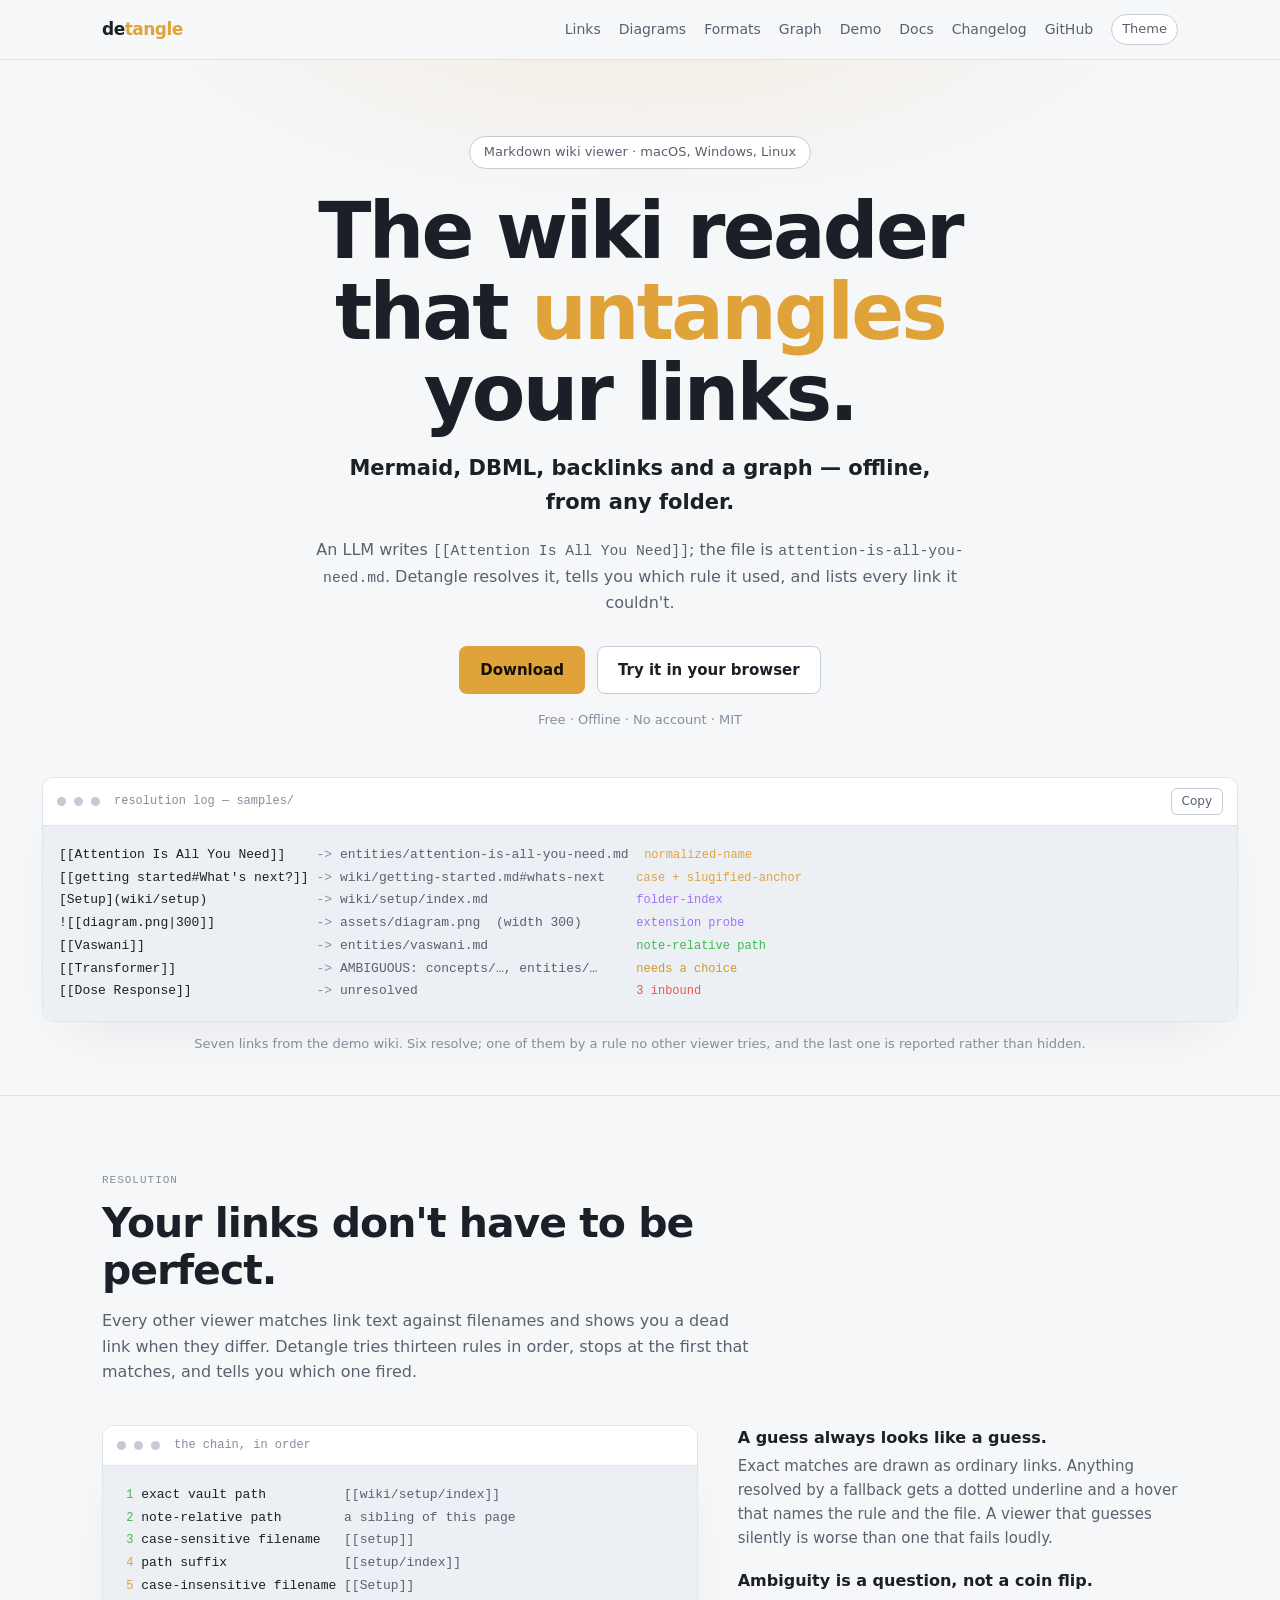
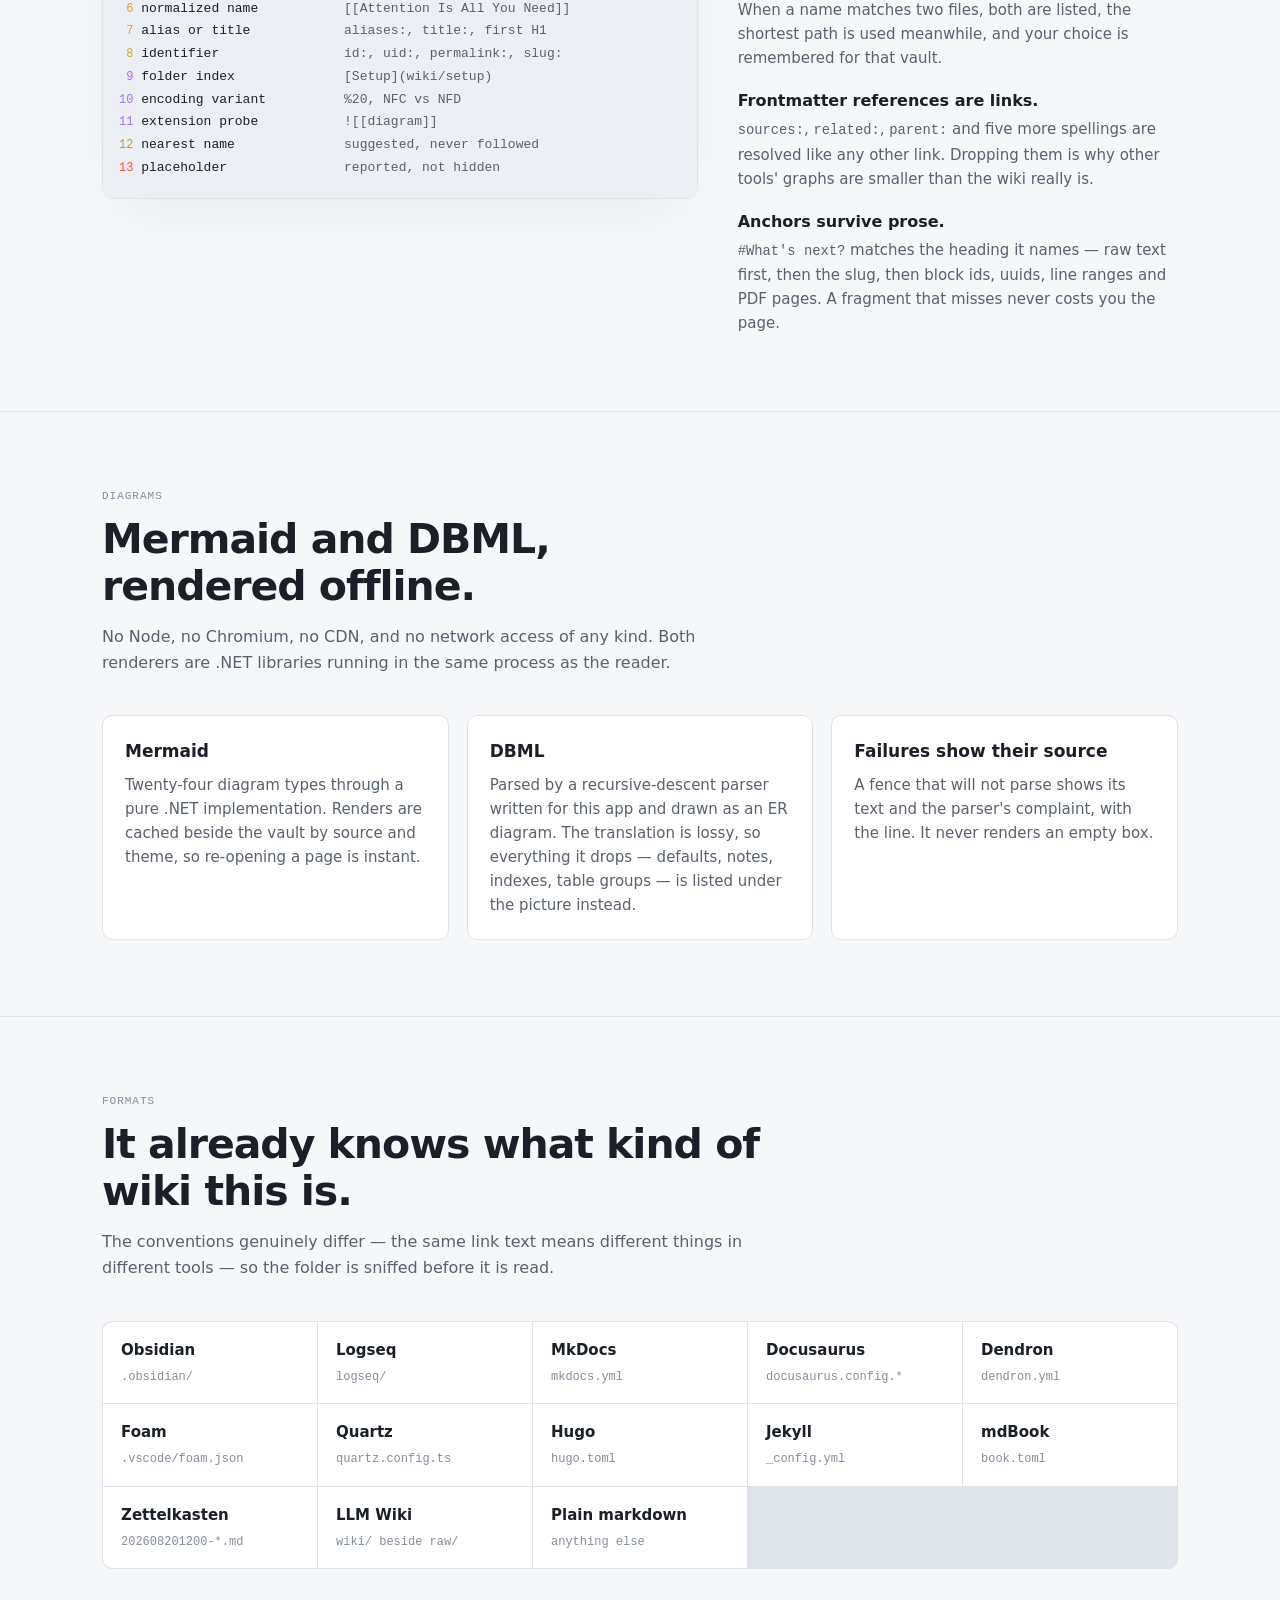
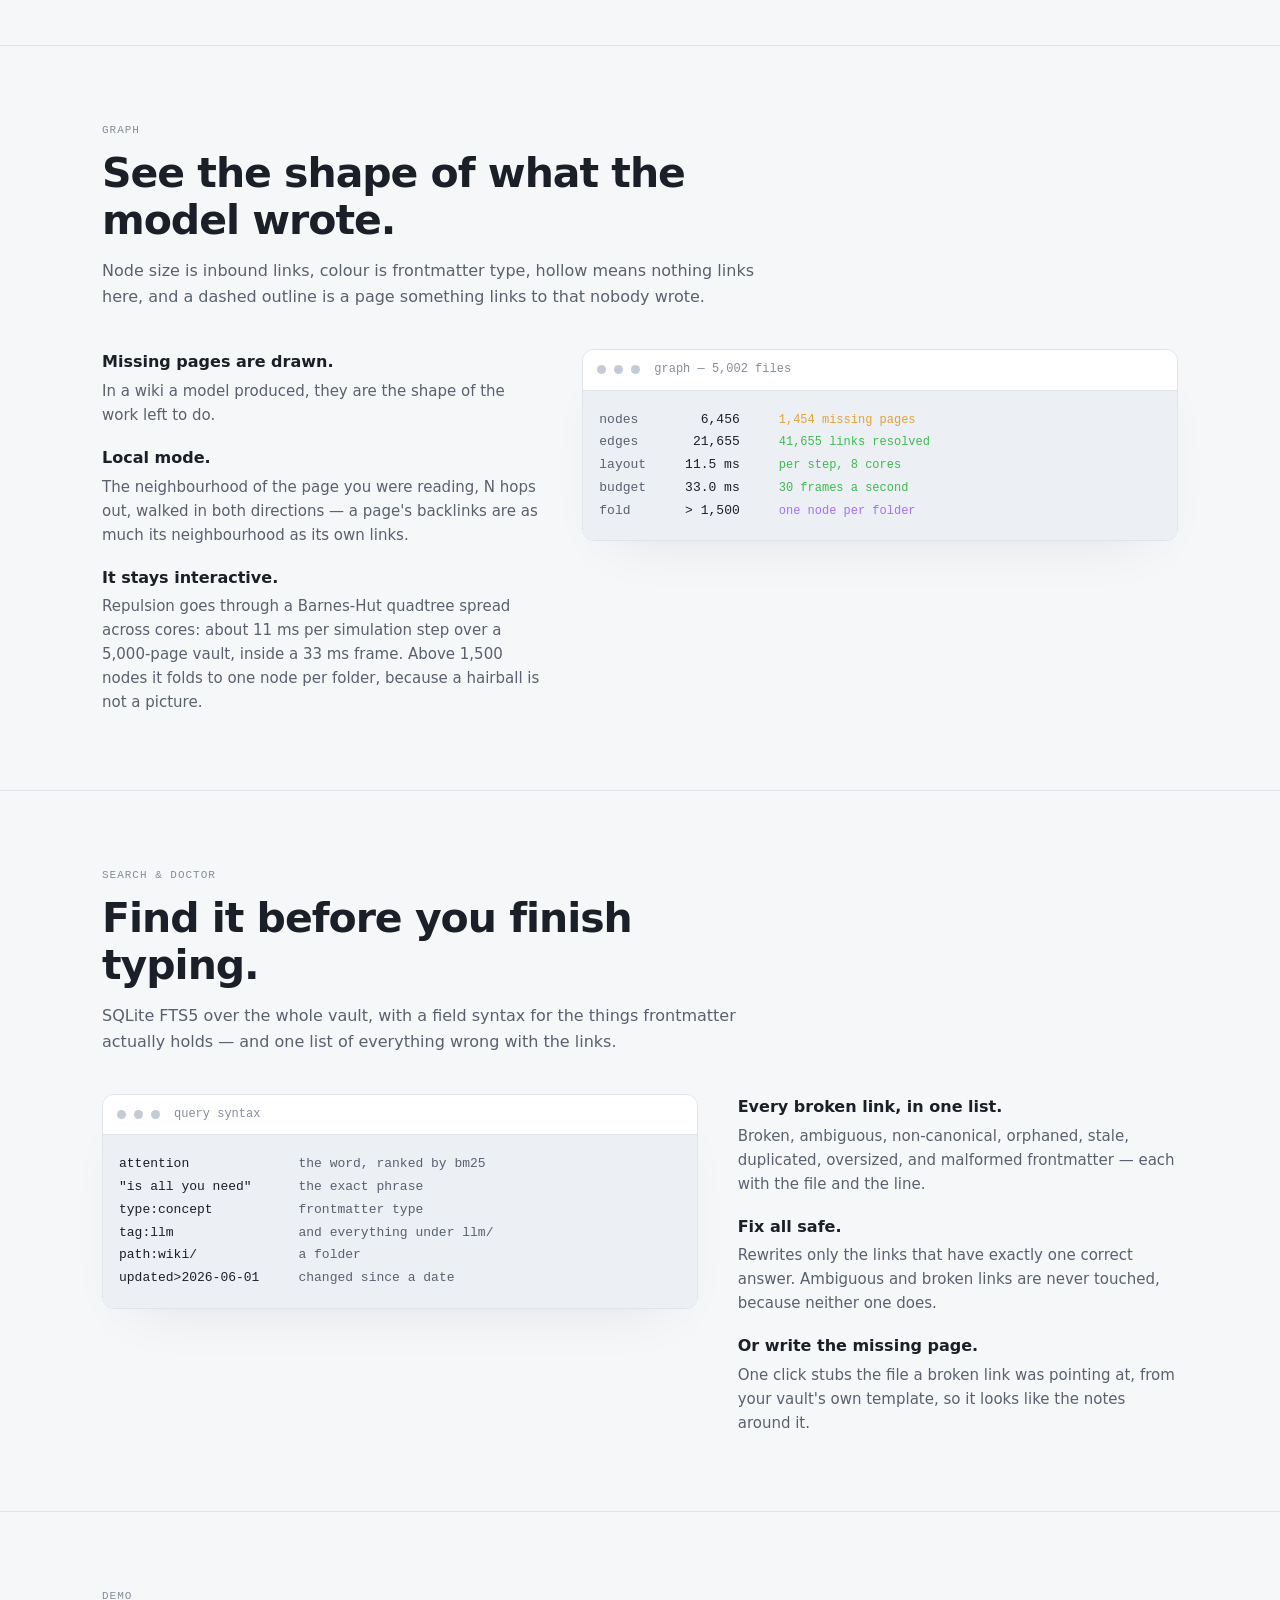
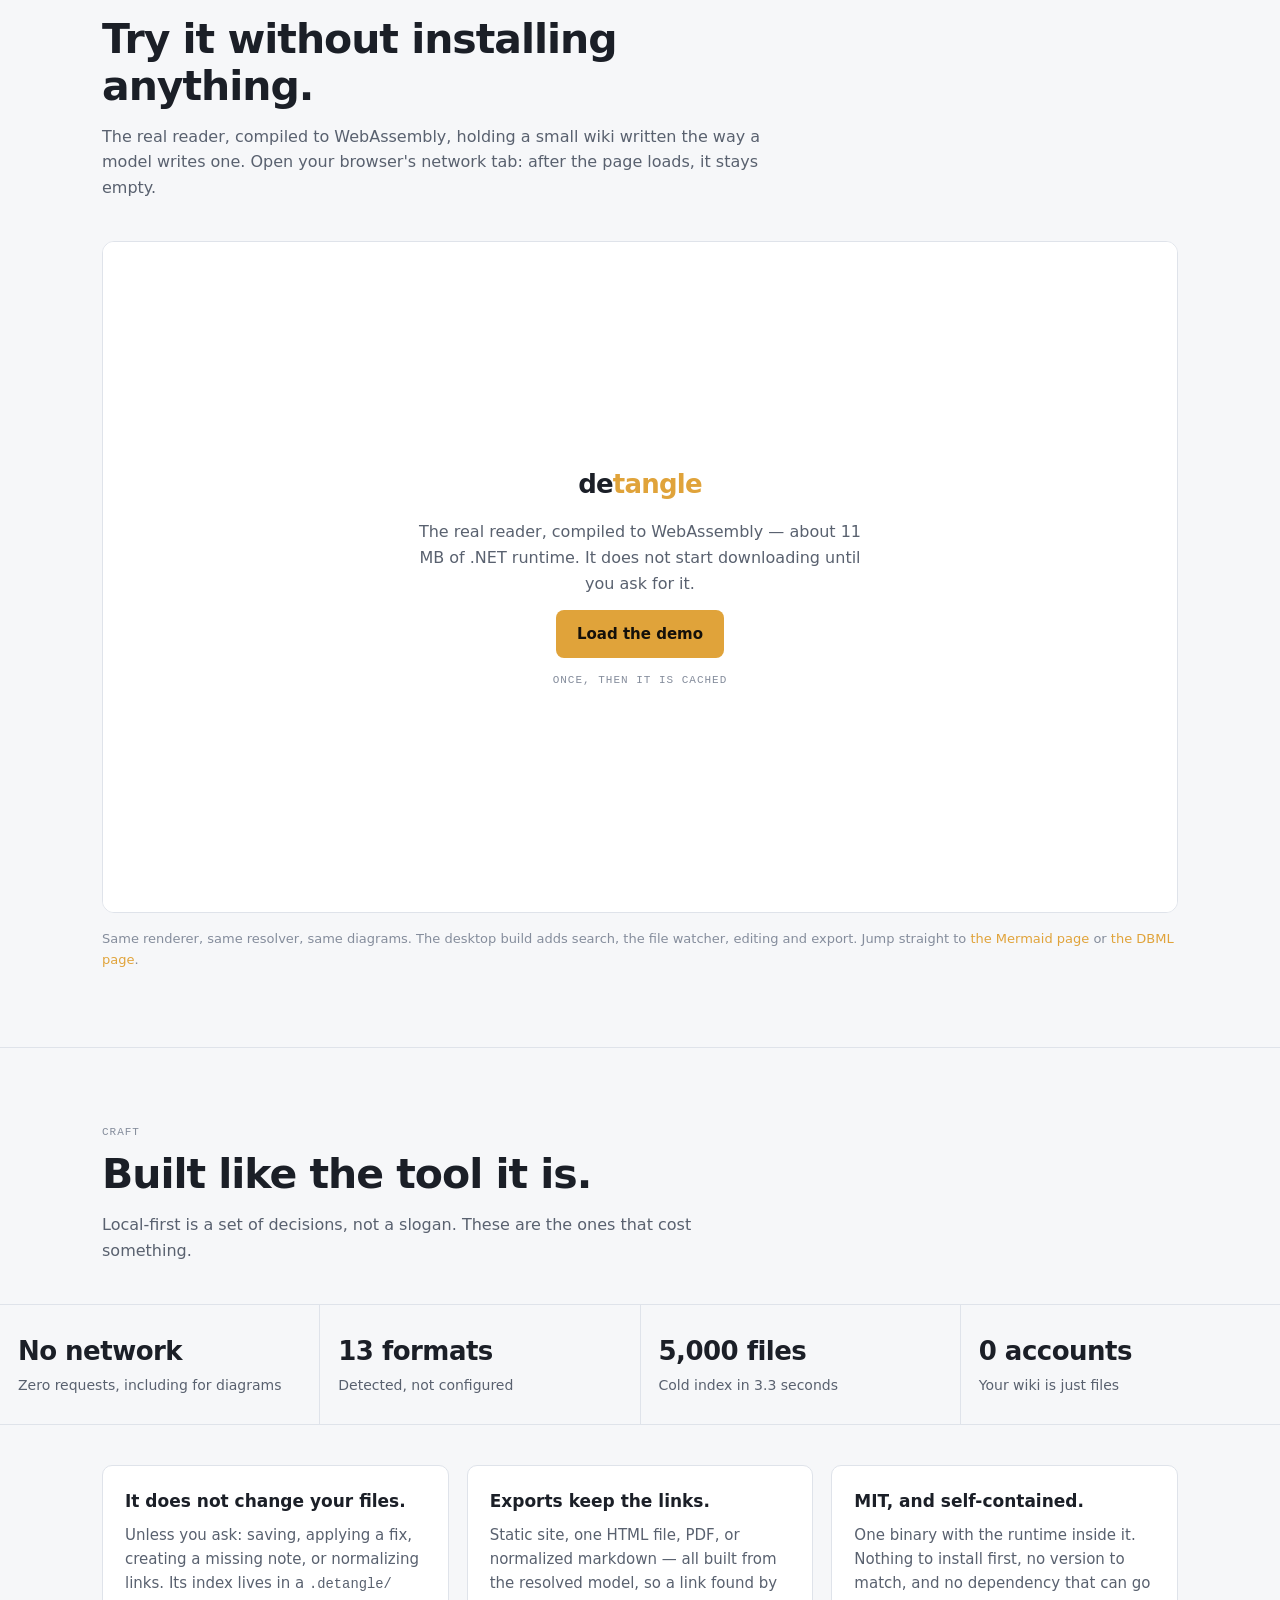
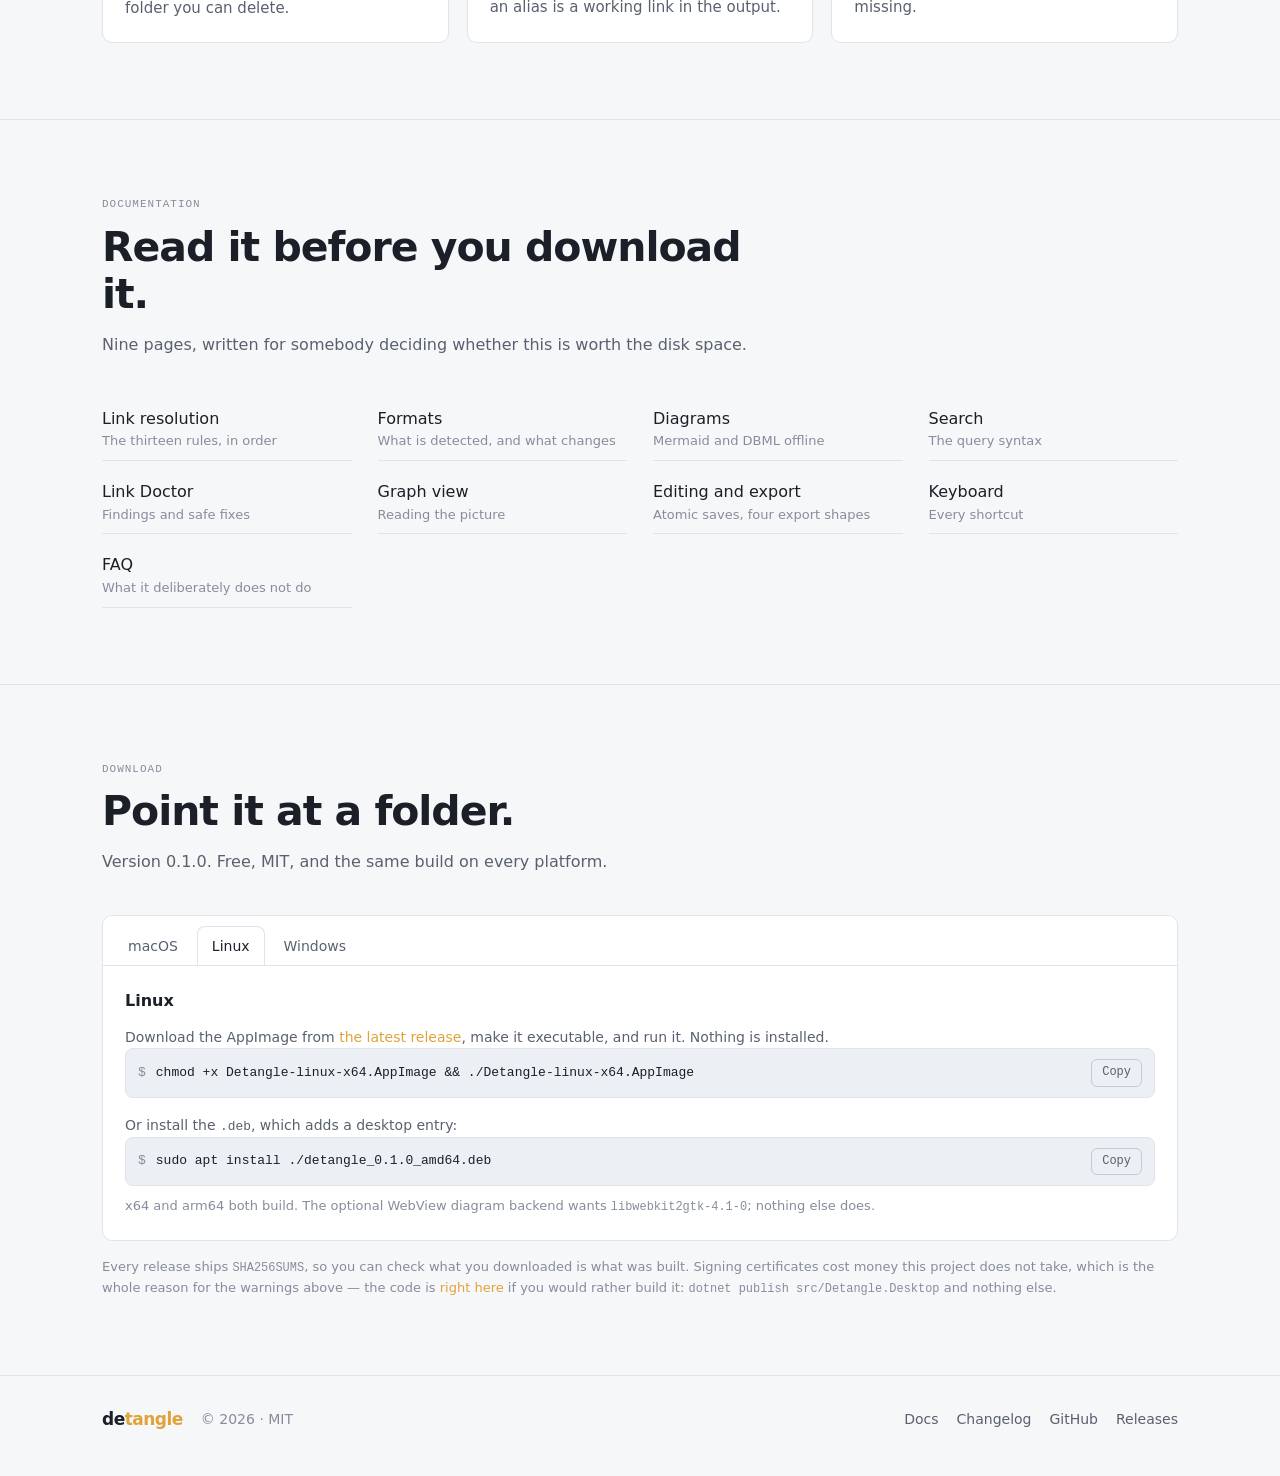
==== site/index.html @ 4779293a "perf: cut the demo's first-load payload by a tenth, and its artifact by half The WebAssembly demo is" ====
<!doctype html>
<html lang="en">
<head>
<meta charset="utf-8" />
<meta name="viewport" content="width=device-width, initial-scale=1" />
<title>Detangle — the wiki reader that untangles your links</title>
<meta name="description" content="A markdown wiki viewer that resolves the links your generator got wrong. Mermaid, DBML, backlinks and a graph — offline, from any folder. macOS, Windows, Linux. MIT." />
<link rel="canonical" href="https://detangle.dev/" />
<meta property="og:title" content="Detangle — read the wiki the model actually wrote" />
<meta property="og:description" content="An LLM writes [[Attention Is All You Need]]; the file is attention-is-all-you-need.md. Detangle resolves it, tells you which rule it used, and lists every link it couldn't." />
<meta property="og:type" content="website" />
<meta property="og:url" content="https://detangle.dev/" />
<link rel="icon" href="favicon.svg" type="image/svg+xml" />
<link rel="stylesheet" href="styles.css" />
<script>
  // Pre-paint so the page never flashes the wrong palette. No stored value means
  // follow the operating system, which the stylesheet handles on its own.
  try {
    var stored = localStorage.getItem("detangle-theme");
    if (stored) { document.documentElement.setAttribute("data-theme", stored); }
  } catch (e) { /* private mode; the OS preference still applies */ }
</script>
</head>
<body>

<header>
  <div class="wrap">
    <a class="wordmark" href="index.html">de<span>tangle</span></a>
    <nav>
      <a href="#links">Links</a>
      <a href="#diagrams">Diagrams</a>
      <a href="#formats">Formats</a>
      <a href="#graph">Graph</a>
      <a class="persist" href="#demo">Demo</a>
      <a class="persist" href="docs/">Docs</a>
      <a class="persist" href="changelog.html">Changelog</a>
      <a class="persist" href="https://github.com/donaldsteele/detangle">GitHub</a>
      <button class="toggle" id="theme-toggle" type="button" aria-label="Switch theme">Theme</button>
    </nav>
  </div>
</header>

<main>

<div class="hero">
  <div class="wrap">
    <span class="pill">Markdown wiki viewer · macOS, Windows, Linux</span>
    <h1>The wiki reader that <em>untangles</em> your links.</h1>
    <p class="capability">Mermaid, DBML, backlinks and a graph — offline, from any folder.</p>
    <p class="lede">
      An LLM writes <code>[[Attention Is All You Need]]</code>; the file is
      <code>attention-is-all-you-need.md</code>. Detangle resolves it, tells you which
      rule it used, and lists every link it couldn't.
    </p>
    <div class="cta-row">
      <a class="button primary" href="#download">Download</a>
      <a class="button ghost" href="#demo">Try it in your browser</a>
    </div>
    <p class="micro">Free · Offline · No account · MIT</p>
  </div>

  <figure class="shot">
    <div class="window">
      <div class="chrome">
        <span class="dot"></span><span class="dot"></span><span class="dot"></span>
        <span class="title">resolution log — samples/</span>
        <button class="copy" type="button" data-copy="log">Copy</button>
      </div>
<pre class="log" id="log"><span class="src">[[Attention Is All You Need]]</span>    <span class="arrow">-&gt;</span> <span class="dst">entities/attention-is-all-you-need.md</span>  <span class="rule normalized">normalized-name</span>
<span class="src">[[getting started#What's next?]]</span> <span class="arrow">-&gt;</span> <span class="dst">wiki/getting-started.md#whats-next</span>    <span class="rule normalized">case + slugified-anchor</span>
<span class="src">[Setup](wiki/setup)</span>              <span class="arrow">-&gt;</span> <span class="dst">wiki/setup/index.md</span>                   <span class="rule heuristic">folder-index</span>
<span class="src">![[diagram.png|300]]</span>             <span class="arrow">-&gt;</span> <span class="dst">assets/diagram.png  (width 300)</span>       <span class="rule heuristic">extension probe</span>
<span class="src">[[Vaswani]]</span>                      <span class="arrow">-&gt;</span> <span class="dst">entities/vaswani.md</span>                   <span class="rule exact">note-relative path</span>
<span class="src">[[Transformer]]</span>                  <span class="arrow">-&gt;</span> <span class="dst">AMBIGUOUS: concepts/…, entities/…</span>     <span class="rule ambiguous">needs a choice</span>
<span class="src">[[Dose Response]]</span>                <span class="arrow">-&gt;</span> <span class="dst">unresolved</span>                            <span class="rule unresolved">3 inbound</span></pre>
    </div>
    <figcaption>
      Seven links from the demo wiki. Six resolve; one of them by a rule no other viewer
      tries, and the last one is reported rather than hidden.
    </figcaption>
  </figure>
</div>

<section id="links">
  <div class="wrap">
    <div class="section-head">
      <span class="label">Resolution</span>
      <h2>Your links don't have to be perfect.</h2>
      <p>
        Every other viewer matches link text against filenames and shows you a dead link
        when they differ. Detangle tries thirteen rules in order, stops at the first that
        matches, and tells you which one fired.
      </p>
    </div>

    <div class="split">
      <div class="window">
        <div class="chrome">
          <span class="dot"></span><span class="dot"></span><span class="dot"></span>
          <span class="title">the chain, in order</span>
        </div>
<pre class="log"><span class="rule exact"> 1</span> exact vault path          <span class="dst">[[wiki/setup/index]]</span>
<span class="rule exact"> 2</span> note-relative path        <span class="dst">a sibling of this page</span>
<span class="rule exact"> 3</span> case-sensitive filename   <span class="dst">[[setup]]</span>
<span class="rule normalized"> 4</span> path suffix               <span class="dst">[[setup/index]]</span>
<span class="rule normalized"> 5</span> case-insensitive filename <span class="dst">[[Setup]]</span>
<span class="rule normalized"> 6</span> normalized name           <span class="dst">[[Attention Is All You Need]]</span>
<span class="rule normalized"> 7</span> alias or title            <span class="dst">aliases:, title:, first H1</span>
<span class="rule normalized"> 8</span> identifier                <span class="dst">id:, uid:, permalink:, slug:</span>
<span class="rule heuristic"> 9</span> folder index              <span class="dst">[Setup](wiki/setup)</span>
<span class="rule heuristic">10</span> encoding variant          <span class="dst">%20, NFC vs NFD</span>
<span class="rule heuristic">11</span> extension probe           <span class="dst">![[diagram]]</span>
<span class="rule ambiguous">12</span> nearest name              <span class="dst">suggested, never followed</span>
<span class="rule unresolved">13</span> placeholder               <span class="dst">reported, not hidden</span></pre>
      </div>

      <ul class="points">
        <li>
          <h3>A guess always looks like a guess.</h3>
          <p>
            Exact matches are drawn as ordinary links. Anything resolved by a fallback
            gets a dotted underline and a hover that names the rule and the file. A viewer
            that guesses silently is worse than one that fails loudly.
          </p>
        </li>
        <li>
          <h3>Ambiguity is a question, not a coin flip.</h3>
          <p>
            When a name matches two files, both are listed, the shortest path is used
            meanwhile, and your choice is remembered for that vault.
          </p>
        </li>
        <li>
          <h3>Frontmatter references are links.</h3>
          <p>
            <code>sources:</code>, <code>related:</code>, <code>parent:</code> and five
            more spellings are resolved like any other link. Dropping them is why other
            tools' graphs are smaller than the wiki really is.
          </p>
        </li>
        <li>
          <h3>Anchors survive prose.</h3>
          <p>
            <code>#What's next?</code> matches the heading it names — raw text first,
            then the slug, then block ids, uuids, line ranges and PDF pages. A fragment
            that misses never costs you the page.
          </p>
        </li>
      </ul>
    </div>
  </div>
</section>

<section id="diagrams">
  <div class="wrap">
    <div class="section-head">
      <span class="label">Diagrams</span>
      <h2>Mermaid and DBML, rendered offline.</h2>
      <p>
        No Node, no Chromium, no CDN, and no network access of any kind. Both renderers
        are .NET libraries running in the same process as the reader.
      </p>
    </div>

    <div class="cards">
      <div class="card">
        <h3>Mermaid</h3>
        <p>
          Twenty-four diagram types through a pure .NET implementation. Renders are cached
          beside the vault by source and theme, so re-opening a page is instant.
        </p>
      </div>
      <div class="card">
        <h3>DBML</h3>
        <p>
          Parsed by a recursive-descent parser written for this app and drawn as an ER
          diagram. The translation is lossy, so everything it drops — defaults, notes,
          indexes, table groups — is listed under the picture instead.
        </p>
      </div>
      <div class="card">
        <h3>Failures show their source</h3>
        <p>
          A fence that will not parse shows its text and the parser's complaint, with the
          line. It never renders an empty box.
        </p>
      </div>
    </div>
  </div>
</section>

<section id="formats">
  <div class="wrap">
    <div class="section-head">
      <span class="label">Formats</span>
      <h2>It already knows what kind of wiki this is.</h2>
      <p>
        The conventions genuinely differ — the same link text means different things in
        different tools — so the folder is sniffed before it is read.
      </p>
    </div>

    <div class="formats">
      <div><strong>Obsidian</strong><span>.obsidian/</span></div>
      <div><strong>Logseq</strong><span>logseq/</span></div>
      <div><strong>MkDocs</strong><span>mkdocs.yml</span></div>
      <div><strong>Docusaurus</strong><span>docusaurus.config.*</span></div>
      <div><strong>Dendron</strong><span>dendron.yml</span></div>
      <div><strong>Foam</strong><span>.vscode/foam.json</span></div>
      <div><strong>Quartz</strong><span>quartz.config.ts</span></div>
      <div><strong>Hugo</strong><span>hugo.toml</span></div>
      <div><strong>Jekyll</strong><span>_config.yml</span></div>
      <div><strong>mdBook</strong><span>book.toml</span></div>
      <div><strong>Zettelkasten</strong><span>202608201200-*.md</span></div>
      <div><strong>LLM Wiki</strong><span>wiki/ beside raw/</span></div>
      <div><strong>Plain markdown</strong><span>anything else</span></div>
    </div>
  </div>
</section>

<section id="graph">
  <div class="wrap">
    <div class="section-head">
      <span class="label">Graph</span>
      <h2>See the shape of what the model wrote.</h2>
      <p>
        Node size is inbound links, colour is frontmatter type, hollow means nothing links
        here, and a dashed outline is a page something links to that nobody wrote.
      </p>
    </div>

    <div class="split reverse">
      <ul class="points">
        <li>
          <h3>Missing pages are drawn.</h3>
          <p>In a wiki a model produced, they are the shape of the work left to do.</p>
        </li>
        <li>
          <h3>Local mode.</h3>
          <p>
            The neighbourhood of the page you were reading, N hops out, walked in both
            directions — a page's backlinks are as much its neighbourhood as its own links.
          </p>
        </li>
        <li>
          <h3>It stays interactive.</h3>
          <p>
            Repulsion goes through a Barnes-Hut quadtree spread across cores: about 11 ms
            per simulation step over a 5,000-page vault, inside a 33 ms frame. Above 1,500
            nodes it folds to one node per folder, because a hairball is not a picture.
          </p>
        </li>
      </ul>

      <div class="window">
        <div class="chrome">
          <span class="dot"></span><span class="dot"></span><span class="dot"></span>
          <span class="title">graph — 5,002 files</span>
        </div>
<pre class="log"><span class="dst">nodes</span>        6,456     <span class="rule normalized">1,454 missing pages</span>
<span class="dst">edges</span>       21,655     <span class="rule exact">41,655 links resolved</span>
<span class="dst">layout</span>     11.5 ms     <span class="rule exact">per step, 8 cores</span>
<span class="dst">budget</span>     33.0 ms     <span class="rule exact">30 frames a second</span>
<span class="dst">fold</span>       &gt; 1,500     <span class="rule heuristic">one node per folder</span></pre>
      </div>
    </div>
  </div>
</section>

<section id="search">
  <div class="wrap">
    <div class="section-head">
      <span class="label">Search &amp; Doctor</span>
      <h2>Find it before you finish typing.</h2>
      <p>
        SQLite FTS5 over the whole vault, with a field syntax for the things frontmatter
        actually holds — and one list of everything wrong with the links.
      </p>
    </div>

    <div class="split">
      <div class="window">
        <div class="chrome">
          <span class="dot"></span><span class="dot"></span><span class="dot"></span>
          <span class="title">query syntax</span>
        </div>
<pre class="log"><span class="src">attention</span>              <span class="dst">the word, ranked by bm25</span>
<span class="src">"is all you need"</span>      <span class="dst">the exact phrase</span>
<span class="src">type:concept</span>           <span class="dst">frontmatter type</span>
<span class="src">tag:llm</span>                <span class="dst">and everything under llm/</span>
<span class="src">path:wiki/</span>             <span class="dst">a folder</span>
<span class="src">updated&gt;2026-06-01</span>     <span class="dst">changed since a date</span></pre>
      </div>

      <ul class="points">
        <li>
          <h3>Every broken link, in one list.</h3>
          <p>
            Broken, ambiguous, non-canonical, orphaned, stale, duplicated, oversized, and
            malformed frontmatter — each with the file and the line.
          </p>
        </li>
        <li>
          <h3>Fix all safe.</h3>
          <p>
            Rewrites only the links that have exactly one correct answer. Ambiguous and
            broken links are never touched, because neither one does.
          </p>
        </li>
        <li>
          <h3>Or write the missing page.</h3>
          <p>
            One click stubs the file a broken link was pointing at, from your vault's own
            template, so it looks like the notes around it.
          </p>
        </li>
      </ul>
    </div>
  </div>
</section>

<section id="demo">
  <div class="wrap">
    <div class="section-head">
      <span class="label">Demo</span>
      <h2>Try it without installing anything.</h2>
      <p>
        The real reader, compiled to WebAssembly, holding a small wiki written the way a
        model writes one. Open your browser's network tab: after the page loads, it stays
        empty.
      </p>
    </div>

    <div class="demo-frame" id="demo-frame">
      <div class="demo-poster">
        <p class="demo-poster-mark">de<span>tangle</span></p>
        <p class="demo-poster-line">
          The real reader, compiled to WebAssembly — about 11 MB of .NET runtime. It does
          not start downloading until you ask for it.
        </p>
        <a class="button primary" id="demo-start" href="demo/">Load the demo</a>
        <p class="demo-poster-micro">Once, then it is cached</p>
      </div>
    </div>
    <p class="micro">
      Same renderer, same resolver, same diagrams. The desktop build adds search, the file
      watcher, editing and export. Jump straight to
      <a href="demo/?page=concepts/self-attention">the Mermaid page</a> or
      <a href="demo/?page=wiki/schema">the DBML page</a>.
    </p>
  </div>
</section>

<section id="craft">
  <div class="wrap">
    <div class="section-head">
      <span class="label">Craft</span>
      <h2>Built like the tool it is.</h2>
      <p>
        Local-first is a set of decisions, not a slogan. These are the ones that cost
        something.
      </p>
    </div>
  </div>

  <div class="specs">
    <div><strong>No network</strong><span>Zero requests, including for diagrams</span></div>
    <div><strong>13 formats</strong><span>Detected, not configured</span></div>
    <div><strong>5,000 files</strong><span>Cold index in 3.3 seconds</span></div>
    <div><strong>0 accounts</strong><span>Your wiki is just files</span></div>
  </div>

  <div class="wrap follows">
    <div class="cards">
      <div class="card">
        <h3>It does not change your files.</h3>
        <p>
          Unless you ask: saving, applying a fix, creating a missing note, or normalizing
          links. Its index lives in a <code>.detangle/</code> folder you can delete.
        </p>
      </div>
      <div class="card">
        <h3>Exports keep the links.</h3>
        <p>
          Static site, one HTML file, PDF, or normalized markdown — all built from the
          resolved model, so a link found by an alias is a working link in the output.
        </p>
      </div>
      <div class="card">
        <h3>MIT, and self-contained.</h3>
        <p>
          One binary with the runtime inside it. Nothing to install first, no version to
          match, and no dependency that can go missing.
        </p>
      </div>
    </div>
  </div>
</section>

<section id="docs">
  <div class="wrap">
    <div class="section-head">
      <span class="label">Documentation</span>
      <h2>Read it before you download it.</h2>
      <p>Nine pages, written for somebody deciding whether this is worth the disk space.</p>
    </div>

    <div class="doclinks">
      <a href="docs/link-resolution.html">Link resolution<span>The thirteen rules, in order</span></a>
      <a href="docs/formats.html">Formats<span>What is detected, and what changes</span></a>
      <a href="docs/diagrams.html">Diagrams<span>Mermaid and DBML offline</span></a>
      <a href="docs/search.html">Search<span>The query syntax</span></a>
      <a href="docs/link-doctor.html">Link Doctor<span>Findings and safe fixes</span></a>
      <a href="docs/graph.html">Graph view<span>Reading the picture</span></a>
      <a href="docs/editing-and-export.html">Editing and export<span>Atomic saves, four export shapes</span></a>
      <a href="docs/keyboard.html">Keyboard<span>Every shortcut</span></a>
      <a href="docs/faq.html">FAQ<span>What it deliberately does not do</span></a>
    </div>
  </div>
</section>

<section id="download">
  <div class="wrap">
    <div class="section-head">
      <span class="label">Download</span>
      <h2>Point it at a folder.</h2>
      <p>Version <span id="version">0.1.0</span>. Free, MIT, and the same build on every platform.</p>
    </div>

    <div class="os-panels" id="os-panels">
      <div class="tabs" role="tablist">
        <button class="tab" type="button" role="tab" data-os="macos" aria-selected="true">macOS</button>
        <button class="tab" type="button" role="tab" data-os="linux" aria-selected="false">Linux</button>
        <button class="tab" type="button" role="tab" data-os="windows" aria-selected="false">Windows</button>
      </div>

      <div class="os active" data-os="macos">
        <h3>macOS</h3>
        <p class="step">
          Download <code>Detangle-osx-arm64.dmg</code> for Apple Silicon, or
          <code>Detangle-osx-x64.dmg</code> for Intel, from
          <a href="https://github.com/donaldsteele/detangle/releases/latest">the latest release</a>.
          Open it and drag Detangle to Applications.
        </p>
        <p class="step">
          The build is not notarized, so the first launch needs one extra step: right-click
          the app and choose Open, then confirm. Or clear the quarantine flag yourself:
        </p>
        <div class="command">
          <span class="prompt">$ </span><span data-command>xattr -dr com.apple.quarantine /Applications/Detangle.app</span>
          <button type="button" data-copy-command>Copy</button>
        </div>
      </div>

      <div class="os" data-os="linux">
        <h3>Linux</h3>
        <p class="step">
          Download the AppImage from
          <a href="https://github.com/donaldsteele/detangle/releases/latest">the latest release</a>,
          make it executable, and run it. Nothing is installed.
        </p>
        <div class="command">
          <span class="prompt">$ </span><span data-command>chmod +x Detangle-linux-x64.AppImage &amp;&amp; ./Detangle-linux-x64.AppImage</span>
          <button type="button" data-copy-command>Copy</button>
        </div>
        <p class="step">Or install the <code>.deb</code>, which adds a desktop entry:</p>
        <div class="command">
          <span class="prompt">$ </span><span data-command>sudo apt install ./detangle_0.1.0_amd64.deb</span>
          <button type="button" data-copy-command>Copy</button>
        </div>
        <p>
          x64 and arm64 both build. The optional WebView diagram backend wants
          <code>libwebkit2gtk-4.1-0</code>; nothing else does.
        </p>
      </div>

      <div class="os" data-os="windows">
        <h3>Windows</h3>
        <p class="step">
          Download <code>Detangle-win-x64.exe</code> from
          <a href="https://github.com/donaldsteele/detangle/releases/latest">the latest release</a>
          and run it. There is also a portable zip if you would rather not install anything.
        </p>
        <p class="step">
          The build is not signed with a paid certificate, so SmartScreen will warn you the
          first time. Choose <strong>More info</strong>, then <strong>Run anyway</strong>.
        </p>
      </div>
    </div>

    <p class="micro">
      Every release ships <code>SHA256SUMS</code>, so you can check what you downloaded is
      what was built. Signing certificates cost money this project does not take, which is
      the whole reason for the warnings above — the code is
      <a href="https://github.com/donaldsteele/detangle">right here</a> if you would rather
      build it: <code>dotnet publish src/Detangle.Desktop</code> and nothing else.
    </p>
  </div>
</section>

</main>

<footer>
  <div class="wrap">
    <a class="wordmark" href="index.html">de<span>tangle</span></a>
    <span>© 2026 · MIT</span>
    <nav>
      <a href="docs/">Docs</a>
      <a href="changelog.html">Changelog</a>
      <a href="https://github.com/donaldsteele/detangle">GitHub</a>
      <a href="https://github.com/donaldsteele/detangle/releases">Releases</a>
    </nav>
  </div>
</footer>

<script src="site.js"></script>
</body>
</html>
---- site/styles.css ----
/* ---------------------------------------------------------------------------
   Detangle — one stylesheet, no framework, no build step, no fetched fonts.

   The site is built the way the product is: nothing is downloaded from anywhere
   else, and everything here is legible to somebody reading the source. Layout is
   grid and flex; depth comes from static gradients rather than from motion.
   --------------------------------------------------------------------------- */

:root {
  --bg: #0a0c11;
  --panel: #15181f;
  --elevated: #1c212b;
  --raised: #232935;
  --sunken: #070910;
  --border: #20252f;
  --border-strong: #323a4a;

  --text: #e6e9ef;
  --dim: #8a92a3;
  --faint: #5c6473;

  /* Amber, not blue: "untangling" is a warm idea, and the category is full of blue. */
  --accent: #e0a33a;
  --accent-hover: #f0b855;

  --green: #3fb950;
  --orange: #d29922;
  --red: #f85149;
  --purple: #a371f7;

  --shadow: rgba(0, 0, 0, 0.55);
  --glow: rgba(224, 163, 58, 0.16);

  --radius: 10px;
  --page: 1120px;

  --sans: -apple-system, BlinkMacSystemFont, "Segoe UI", system-ui, Roboto, "Helvetica Neue", sans-serif;
  --mono: ui-monospace, "SF Mono", "JetBrains Mono", "Cascadia Mono", Menlo, Consolas, monospace;
}

/* No stored preference means follow the operating system; an explicit choice wins. */
@media (prefers-color-scheme: light) {
  :root:not([data-theme]) {
    --bg: #f6f7f9;
    --panel: #ffffff;
    --elevated: #ffffff;
    --raised: #f0f2f6;
    --sunken: #eceff4;
    --border: #dfe3ea;
    --border-strong: #c4cbd6;
    --text: #1b1f27;
    --dim: #59616f;
    --faint: #858d9c;
    --shadow: rgba(15, 20, 30, 0.1);
    --glow: rgba(224, 163, 58, 0.13);
  }
}

:root[data-theme="light"] {
  --bg: #f6f7f9;
  --panel: #ffffff;
  --elevated: #ffffff;
  --raised: #f0f2f6;
  --sunken: #eceff4;
  --border: #dfe3ea;
  --border-strong: #c4cbd6;
  --text: #1b1f27;
  --dim: #59616f;
  --faint: #858d9c;
  --shadow: rgba(15, 20, 30, 0.1);
  --glow: rgba(224, 163, 58, 0.13);
}

*,
*::before,
*::after {
  box-sizing: border-box;
}

html {
  scroll-behavior: smooth;
  scroll-padding-top: 78px;
}

body {
  margin: 0;
  background: var(--bg);
  color: var(--text);
  font: 16px/1.6 var(--sans);
  -webkit-font-smoothing: antialiased;
}

/* Motion is limited to .15s state transitions; there are no keyframes anywhere. */
@media (prefers-reduced-motion: reduce) {
  html {
    scroll-behavior: auto;
  }

  * {
    transition: none !important;
  }
}

a {
  color: var(--accent);
  text-decoration: none;
}

a:hover {
  color: var(--accent-hover);
  text-decoration: underline;
}

code {
  font-family: var(--mono);
  font-size: 0.92em;
}

.wrap {
  max-width: var(--page);
  margin: 0 auto;
  padding: 0 22px;
}

/* Separates a second band of content from the one above it inside a single section.
   This lives here rather than in a style attribute because the site's CSP is
   style-src 'self' with no unsafe-inline, so an inline style is not applied at all —
   it is silently dropped, and the only sign is a console violation nobody reads. */
.wrap.follows {
  margin-top: 40px;
}

/* --- header ---------------------------------------------------------------- */

header {
  position: sticky;
  top: 0;
  z-index: 20;
  height: 60px;
  border-bottom: 1px solid var(--border);
  background: color-mix(in srgb, var(--bg) 88%, transparent);
  backdrop-filter: blur(12px);
}

header .wrap {
  height: 100%;
  display: flex;
  align-items: center;
  gap: 22px;
}

.wordmark {
  font-size: 17px;
  font-weight: 660;
  letter-spacing: -0.03em;
  color: var(--text);
}

.wordmark span {
  color: var(--accent);
}

.wordmark:hover {
  text-decoration: none;
}

nav {
  display: flex;
  gap: 18px;
  margin-left: auto;
  align-items: center;
}

nav a {
  color: var(--dim);
  font-size: 14px;
  transition: color 0.15s;
}

nav a:hover {
  color: var(--text);
  text-decoration: none;
}

/* No hamburger. Below 720px the section anchors simply step aside. */
@media (max-width: 720px) {
  nav a:not(.persist) {
    display: none;
  }
}

.toggle {
  border: 1px solid var(--border-strong);
  background: var(--panel);
  color: var(--dim);
  border-radius: 999px;
  padding: 4px 10px;
  font: inherit;
  font-size: 13px;
  cursor: pointer;
  transition: border-color 0.15s, color 0.15s;
}

.toggle:hover {
  border-color: var(--accent);
  color: var(--text);
}

/* --- hero ------------------------------------------------------------------ */

.hero {
  position: relative;
  padding: 76px 0 40px;
  text-align: center;
  overflow: hidden;
}

.hero::before {
  content: "";
  position: absolute;
  inset: -30% 0 auto 0;
  height: 620px;
  background: radial-gradient(ellipse 60% 50% at 50% 40%, var(--glow), transparent 70%);
  pointer-events: none;
}

.hero .wrap {
  position: relative;
  max-width: 820px;
}

.pill {
  display: inline-block;
  border: 1px solid var(--border-strong);
  background: var(--panel);
  border-radius: 999px;
  padding: 5px 14px;
  color: var(--dim);
  font-size: 13px;
  margin-bottom: 22px;
}

h1 {
  margin: 0 0 18px;
  font-size: clamp(42px, 6.6vw, 78px);
  line-height: 1.04;
  letter-spacing: -0.035em;
  font-weight: 660;
}

h1 em {
  color: var(--accent);
  font-style: normal;
}

.capability {
  margin: 0 auto 18px;
  max-width: 640px;
  font-size: clamp(17px, 2.2vw, 21px);
  color: var(--text);
  font-weight: 550;
}

.lede {
  margin: 0 auto 30px;
  max-width: 660px;
  color: var(--dim);
}

.cta-row {
  display: flex;
  gap: 12px;
  justify-content: center;
  flex-wrap: wrap;
}

.button {
  display: inline-flex;
  align-items: center;
  gap: 8px;
  border-radius: 8px;
  padding: 11px 20px;
  font-size: 15px;
  font-weight: 630;
  border: 1px solid transparent;
  cursor: pointer;
  transition: background 0.15s, border-color 0.15s, transform 0.15s;
}

.button.primary {
  background: var(--accent);
  color: #14100a;
}

.button.primary:hover {
  background: var(--accent-hover);
  text-decoration: none;
}

.button.ghost {
  border-color: var(--border-strong);
  color: var(--text);
  background: var(--panel);
}

.button.ghost:hover {
  border-color: var(--accent);
  text-decoration: none;
}

.micro {
  margin: 16px 0 0;
  color: var(--faint);
  font-size: 13px;
}

/* --- the resolution panel: the product's own output as the hero visual ------ */

.shot {
  position: relative;
  max-width: 1240px;
  margin: 46px auto 0;
  padding: 0 22px;
}

.window {
  border: 1px solid var(--border);
  border-radius: 12px;
  background: var(--panel);
  box-shadow: 0 24px 60px -30px var(--shadow);
  overflow: hidden;
  text-align: left;
}

.chrome {
  display: flex;
  align-items: center;
  gap: 8px;
  padding: 10px 14px;
  border-bottom: 1px solid var(--border);
  background: var(--elevated);
}

.dot {
  width: 9px;
  height: 9px;
  border-radius: 999px;
  background: var(--border-strong);
}

.chrome .title {
  color: var(--faint);
  font-size: 12px;
  font-family: var(--mono);
  margin-left: 6px;
}

.chrome .copy {
  margin-left: auto;
  border: 1px solid var(--border-strong);
  background: transparent;
  color: var(--dim);
  border-radius: 6px;
  padding: 3px 10px;
  font: inherit;
  font-size: 12px;
  cursor: pointer;
  transition: border-color 0.15s, color 0.15s;
}

.chrome .copy:hover {
  border-color: var(--accent);
  color: var(--text);
}

pre.log {
  margin: 0;
  padding: 18px 16px;
  overflow-x: auto;
  font-family: var(--mono);
  font-size: 13px;
  line-height: 1.75;
  background: var(--sunken);
  color: var(--text);
}

pre.log .src {
  color: var(--text);
}

pre.log .arrow,
pre.log .prompt {
  color: var(--faint);
  user-select: none;
}

pre.log .dst {
  color: var(--dim);
}

.rule {
  font-size: 12px;
}

.rule.exact {
  color: var(--green);
}

.rule.normalized {
  color: var(--accent);
}

.rule.heuristic {
  color: var(--purple);
}

.rule.ambiguous {
  color: var(--orange);
}

.rule.unresolved {
  color: var(--red);
}

figcaption {
  margin-top: 12px;
  color: var(--faint);
  font-size: 13px;
  text-align: center;
}

/* --- sections -------------------------------------------------------------- */

section {
  border-top: 1px solid var(--border);
  padding: 76px 0;
}

.section-head {
  max-width: 660px;
  margin-bottom: 40px;
}

h2 {
  margin: 0 0 14px;
  font-size: clamp(28px, 3.8vw, 41px);
  line-height: 1.15;
  letter-spacing: -0.025em;
  font-weight: 630;
}

.section-head p {
  margin: 0;
  color: var(--dim);
}

.label {
  display: block;
  margin-bottom: 10px;
  font-family: var(--mono);
  font-size: 11px;
  letter-spacing: 0.09em;
  text-transform: uppercase;
  color: var(--faint);
}

.split {
  display: grid;
  grid-template-columns: minmax(0, 1.15fr) minmax(0, 0.85fr);
  gap: 40px;
  align-items: start;
}

.split.reverse {
  grid-template-columns: minmax(0, 0.85fr) minmax(0, 1.15fr);
}

@media (max-width: 900px) {
  .split,
  .split.reverse {
    grid-template-columns: 1fr;
  }
}

.points {
  list-style: none;
  margin: 0;
  padding: 0;
  display: grid;
  gap: 18px;
}

.points h3 {
  margin: 0 0 4px;
  font-size: 16px;
  font-weight: 630;
}

.points p {
  margin: 0;
  color: var(--dim);
  font-size: 15px;
}

.cards {
  display: grid;
  grid-template-columns: repeat(auto-fit, minmax(280px, 1fr));
  gap: 18px;
}

.card {
  border: 1px solid var(--border);
  border-radius: var(--radius);
  background: var(--panel);
  padding: 22px;
  transition: border-color 0.15s, transform 0.15s;
}

.card:hover {
  border-color: var(--border-strong);
  transform: translateY(-2px);
}

.card h3 {
  margin: 0 0 8px;
  font-size: 17px;
  font-weight: 630;
}

.card p {
  margin: 0;
  color: var(--dim);
  font-size: 15px;
}

/* --- formats grid ---------------------------------------------------------- */

.formats {
  display: grid;
  grid-template-columns: repeat(auto-fill, minmax(190px, 1fr));
  gap: 1px;
  background: var(--border);
  border: 1px solid var(--border);
  border-radius: var(--radius);
  overflow: hidden;
}

.formats div {
  background: var(--panel);
  padding: 16px 18px;
}

.formats strong {
  display: block;
  font-weight: 630;
  font-size: 15px;
}

.formats span {
  color: var(--faint);
  font-family: var(--mono);
  font-size: 12px;
}

/* --- specs strip ----------------------------------------------------------- */

.specs {
  display: grid;
  grid-template-columns: repeat(auto-fit, minmax(200px, 1fr));
  gap: 1px;
  background: var(--border);
  border-block: 1px solid var(--border);
}

.specs div {
  background: var(--bg);
  padding: 26px 18px;
}

.specs strong {
  display: block;
  font-size: 26px;
  font-weight: 660;
  letter-spacing: -0.02em;
}

.specs span {
  color: var(--dim);
  font-size: 14px;
}

/* --- download panels ------------------------------------------------------- */

.os-panels {
  border: 1px solid var(--border);
  border-radius: var(--radius);
  overflow: hidden;
  background: var(--panel);
}

.os {
  border-top: 1px solid var(--border);
  padding: 22px;
}

.os:first-of-type {
  border-top: none;
}

.os h3 {
  margin: 0 0 12px;
  font-size: 16px;
  font-weight: 630;
}

.os p {
  margin: 10px 0 0;
  color: var(--faint);
  font-size: 13px;
}

/* A step is instruction rather than footnote, so it reads at body colour. */
.os p.step {
  color: var(--dim);
  font-size: 14px;
}

.os .command + .step {
  margin-top: 16px;
}

.tabs {
  display: none;
  gap: 4px;
  padding: 10px 10px 0;
  border-bottom: 1px solid var(--border);
  background: var(--elevated);
}

/* Tabs exist only when the script runs; with JS off the panels stack and all of
   them stay readable, which is the point of building it this way round. */
.js-tabs .tabs {
  display: flex;
}

.js-tabs .os {
  display: none;
  border-top: none;
}

.js-tabs .os.active {
  display: block;
}

.tab {
  border: 1px solid transparent;
  border-bottom: none;
  background: transparent;
  color: var(--dim);
  padding: 8px 14px;
  border-radius: 8px 8px 0 0;
  font: inherit;
  font-size: 14px;
  cursor: pointer;
}

.tab[aria-selected="true"] {
  background: var(--panel);
  border-color: var(--border);
  color: var(--text);
}

.command {
  display: flex;
  align-items: center;
  gap: 10px;
  border: 1px solid var(--border);
  border-radius: 8px;
  background: var(--sunken);
  padding: 10px 12px;
  font-family: var(--mono);
  font-size: 13px;
  overflow-x: auto;
}

.command .prompt {
  color: var(--faint);
  user-select: none;
}

.command button {
  margin-left: auto;
  border: 1px solid var(--border-strong);
  background: transparent;
  color: var(--dim);
  border-radius: 6px;
  padding: 3px 10px;
  font: inherit;
  font-size: 12px;
  cursor: pointer;
}

.command button:hover {
  border-color: var(--accent);
  color: var(--text);
}

/* --- docs grid ------------------------------------------------------------- */

.doclinks {
  display: grid;
  grid-template-columns: repeat(auto-fit, minmax(220px, 1fr));
  gap: 10px 26px;
}

.doclinks a {
  display: block;
  padding: 8px 0;
  border-bottom: 1px solid var(--border);
  color: var(--text);
}

.doclinks a:hover {
  color: var(--accent);
  text-decoration: none;
}

.doclinks span {
  display: block;
  color: var(--faint);
  font-size: 13px;
}

/* --- demo ------------------------------------------------------------------ */

.demo-frame {
  position: relative;
  border: 1px solid var(--border);
  border-radius: 12px;
  overflow: hidden;
  background: var(--panel);
  aspect-ratio: 16 / 10;
}

.demo-frame iframe {
  display: block;
  width: 100%;
  height: 100%;
  border: 0;
}

/* The demo is about 11 MB of WebAssembly. loading="lazy" only postponed that until the
   frame neared the viewport, which everybody scrolling the page reaches; this postpones
   it to a click. Pure CSS and text, no image: the site's CSP is img-src 'self' data:,
   and a poster that had to be downloaded to explain a download would be a poor joke. */

.demo-poster {
  position: absolute;
  inset: 0;
  display: grid;
  place-content: center;
  justify-items: center;
  gap: 14px;
  padding: 30px;
  text-align: center;
  background: radial-gradient(120% 90% at 50% 0%, var(--elevated), var(--panel) 70%);
}

/* The only state change there is. The policy is style-src 'self' with no unsafe-inline,
   so nothing here may be done with a style attribute. */
.demo-frame.loaded .demo-poster {
  display: none;
}

.demo-poster-mark {
  margin: 0;
  font-size: 26px;
  font-weight: 660;
  letter-spacing: -0.03em;
  color: var(--text);
}

.demo-poster-mark span {
  color: var(--accent);
}

.demo-poster-line {
  margin: 0;
  max-width: 46ch;
  color: var(--dim);
}

.demo-poster-micro {
  margin: 0;
  font-family: var(--mono);
  font-size: 11px;
  letter-spacing: 0.09em;
  text-transform: uppercase;
  color: var(--faint);
}

/* --- footer ---------------------------------------------------------------- */

footer {
  border-top: 1px solid var(--border);
  padding: 30px 0 50px;
  color: var(--faint);
  font-size: 14px;
}

footer .wrap {
  display: flex;
  gap: 18px;
  align-items: center;
  flex-wrap: wrap;
}

footer nav {
  margin-left: auto;
}
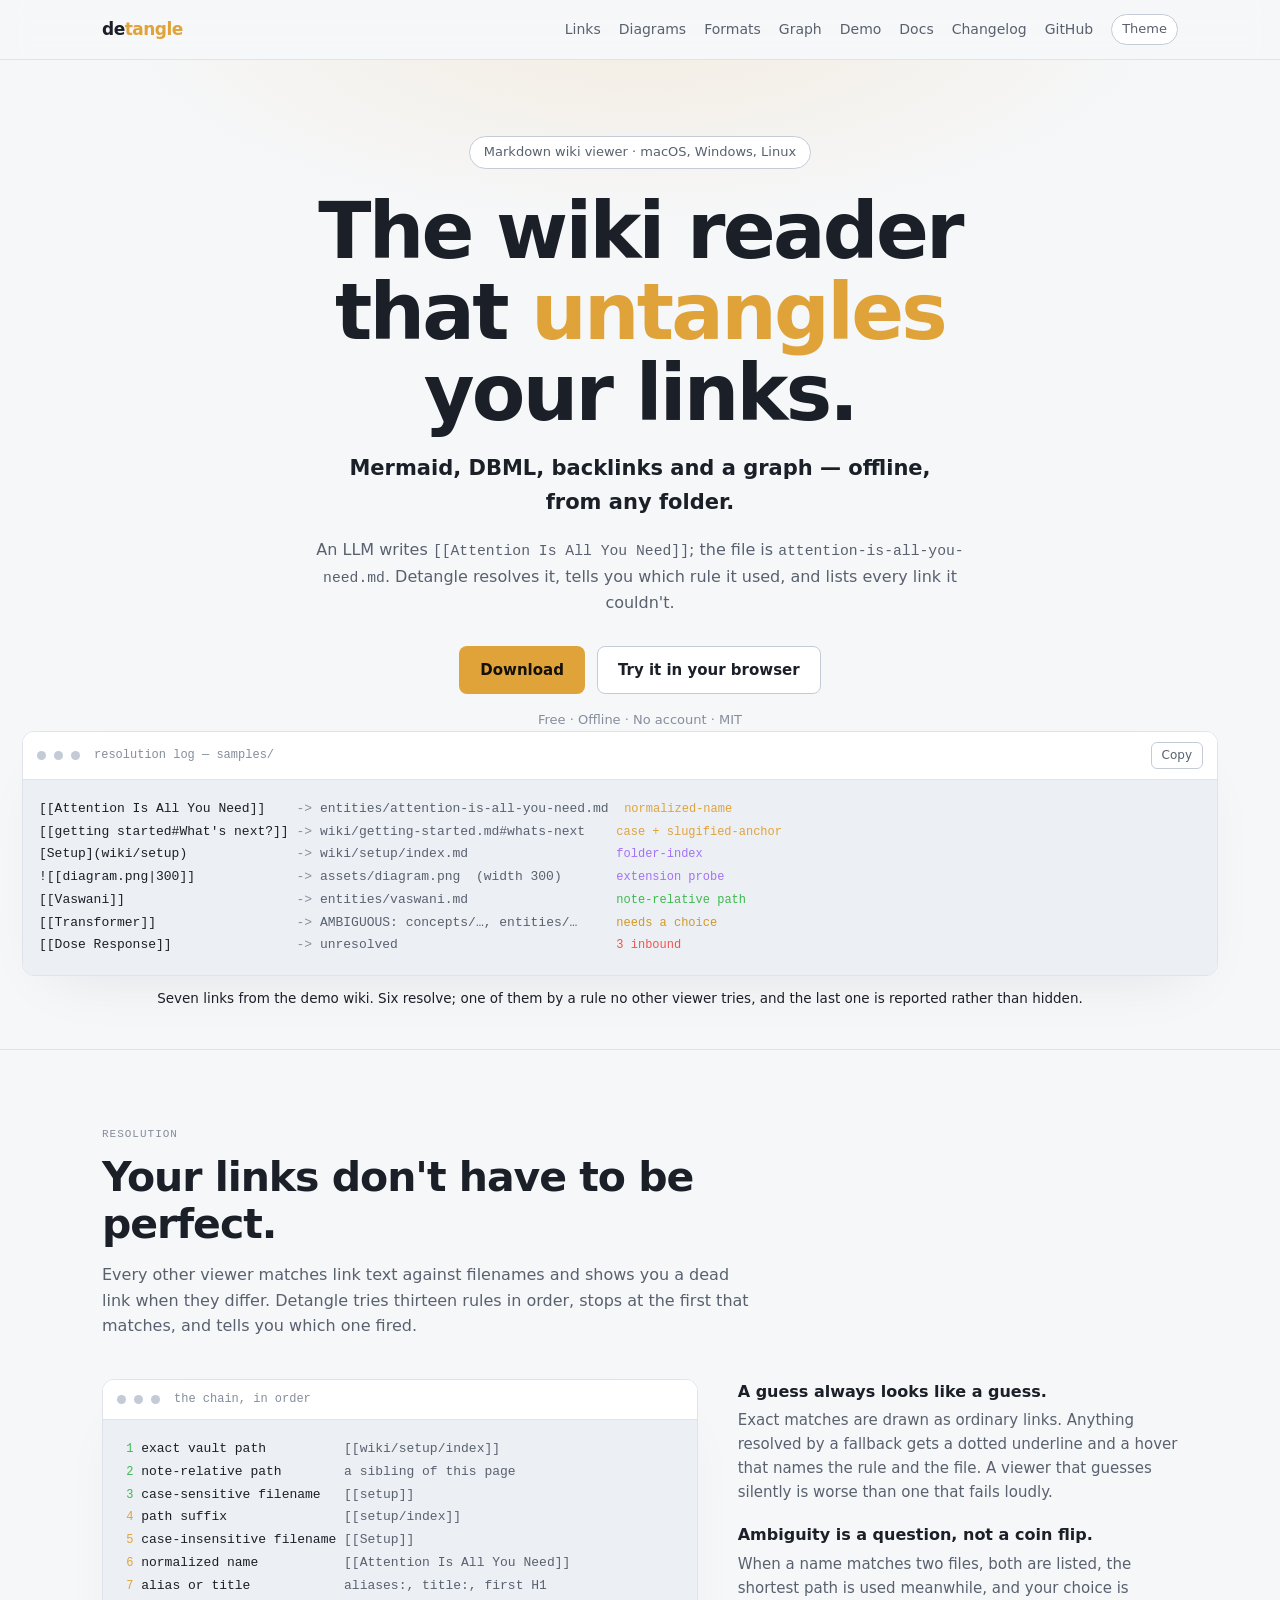
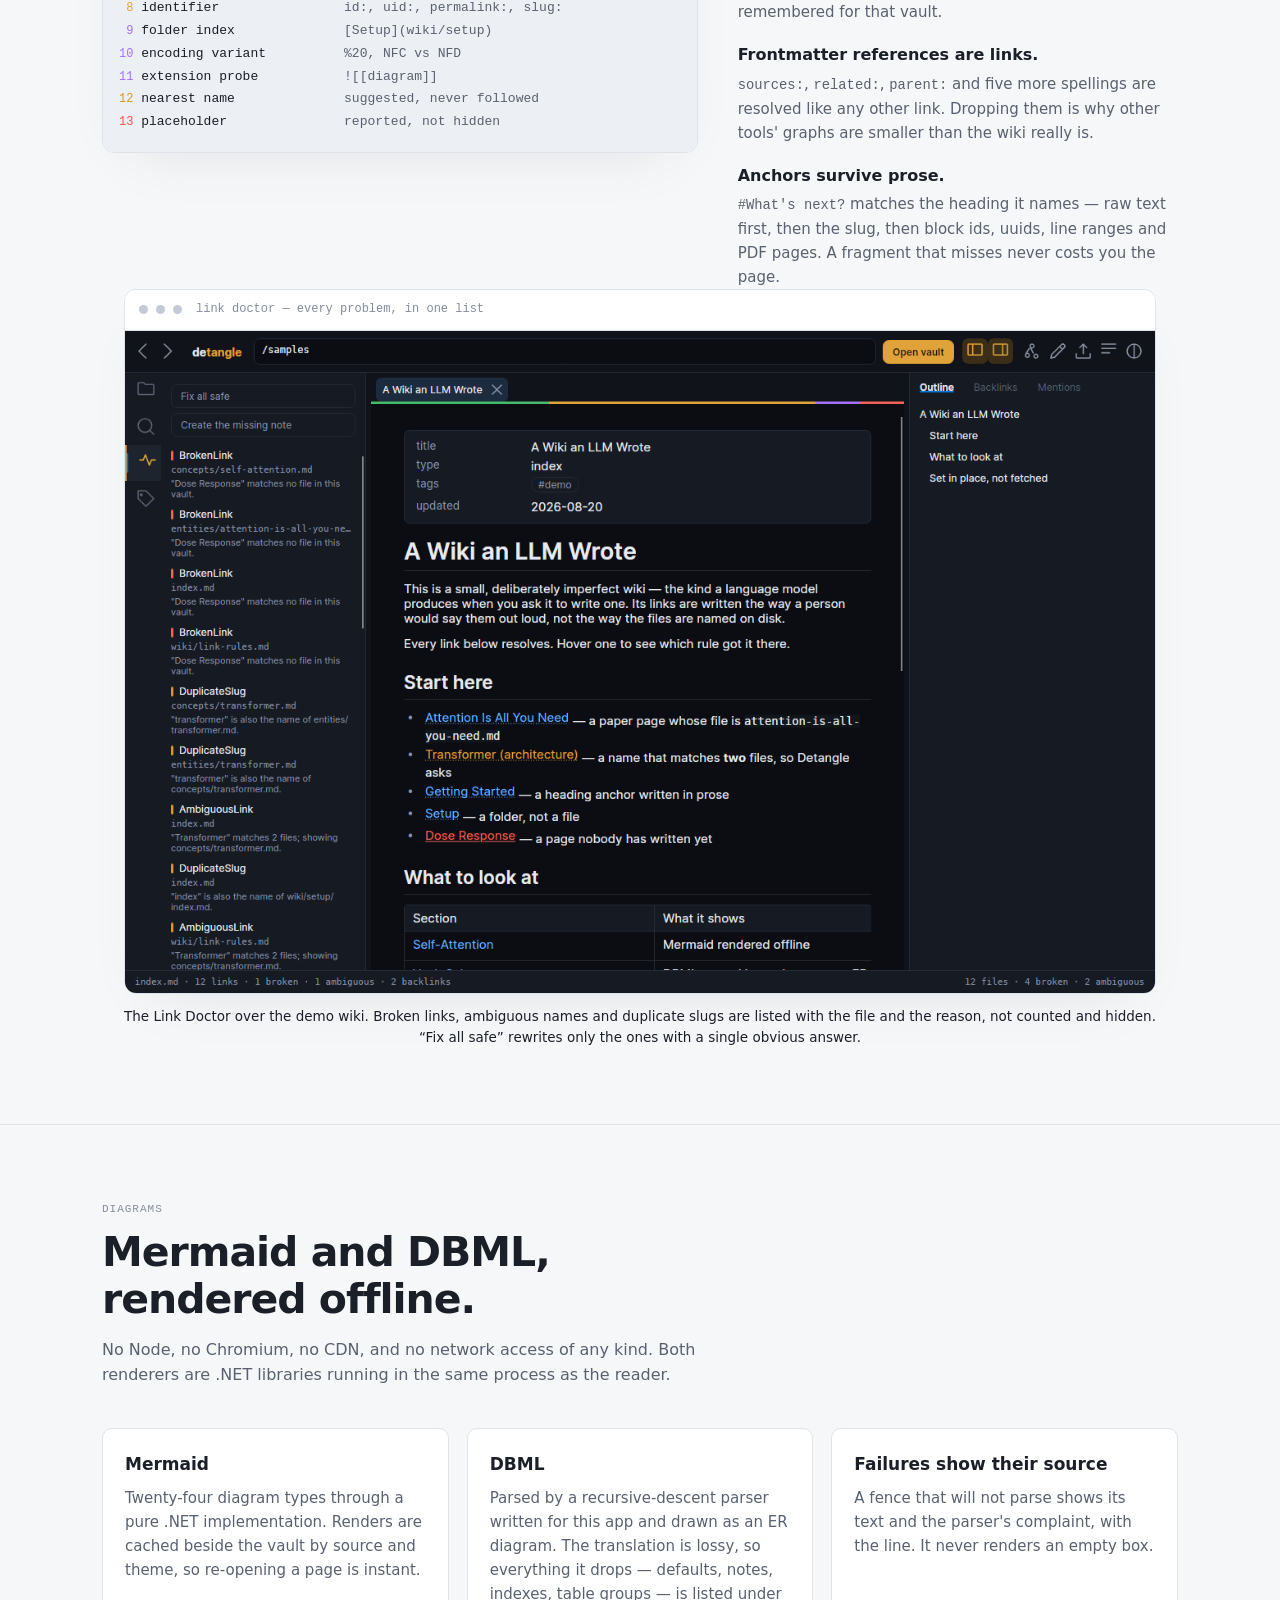
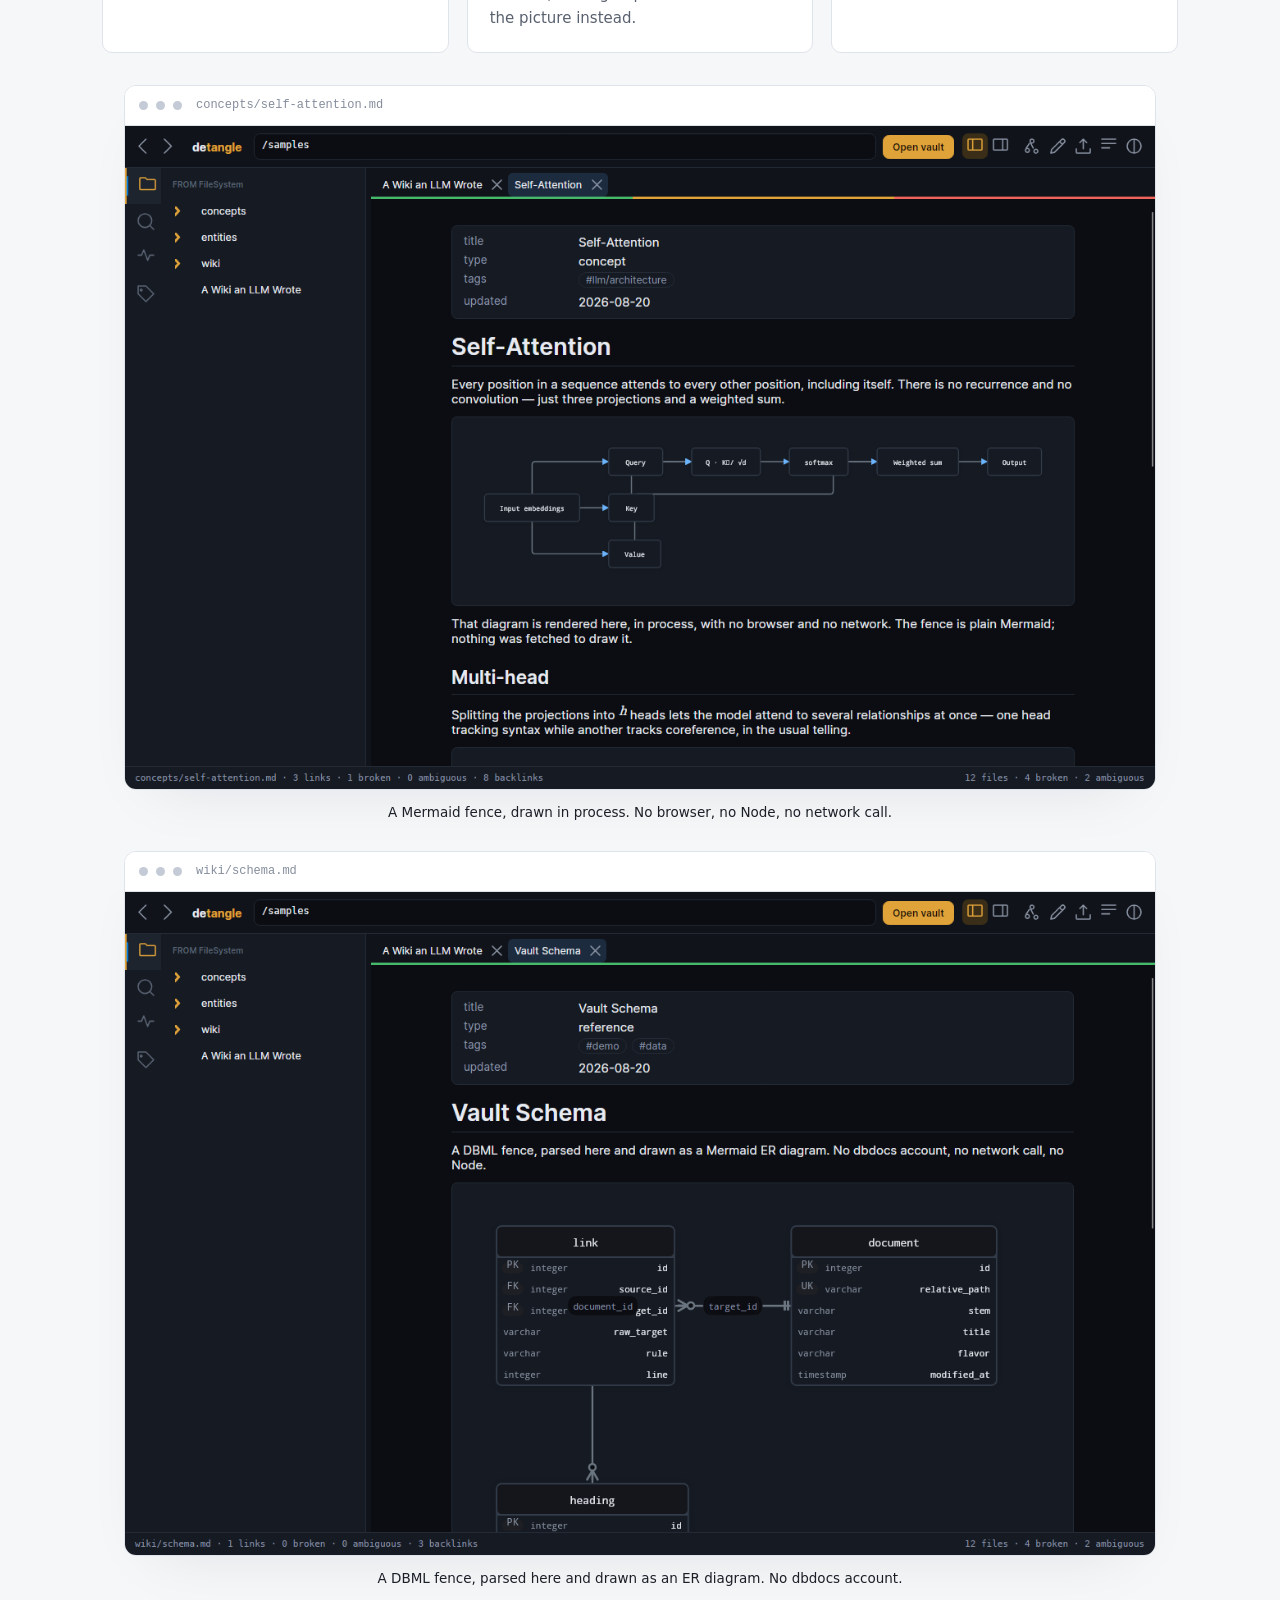
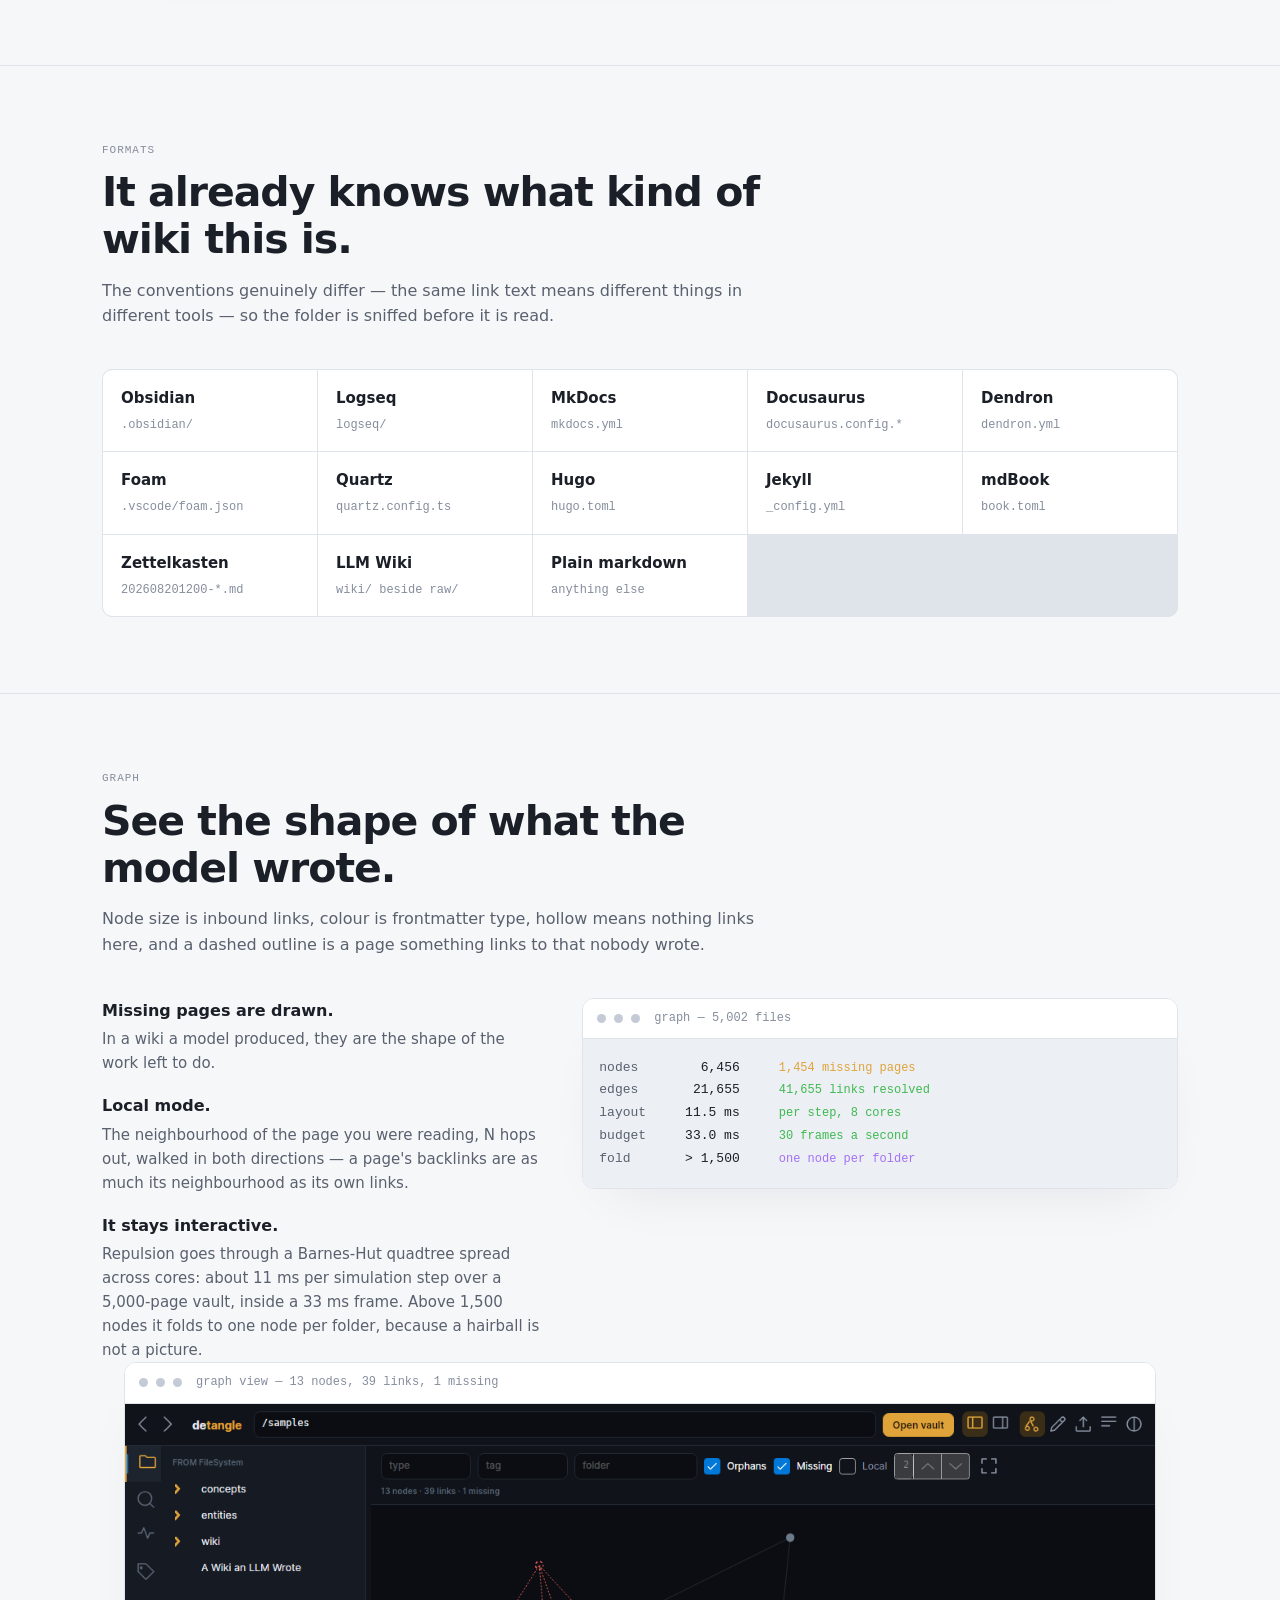
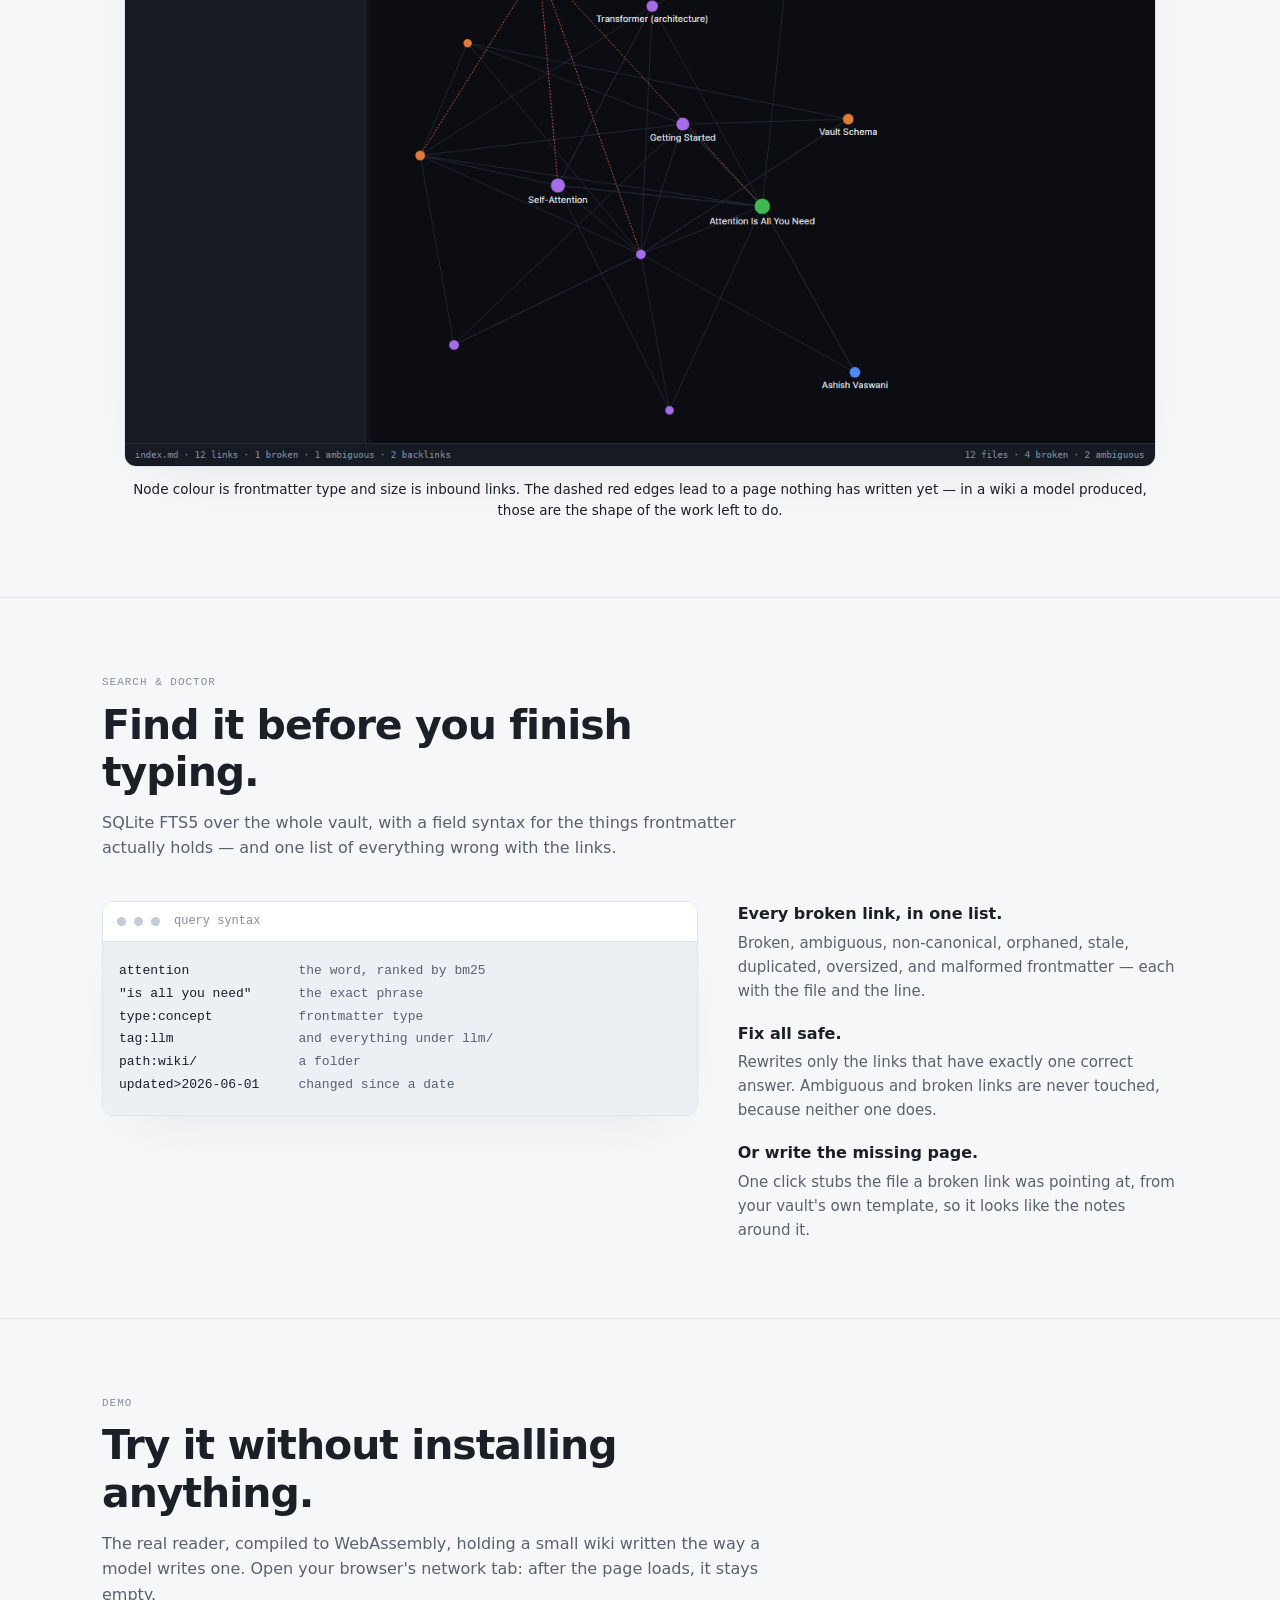
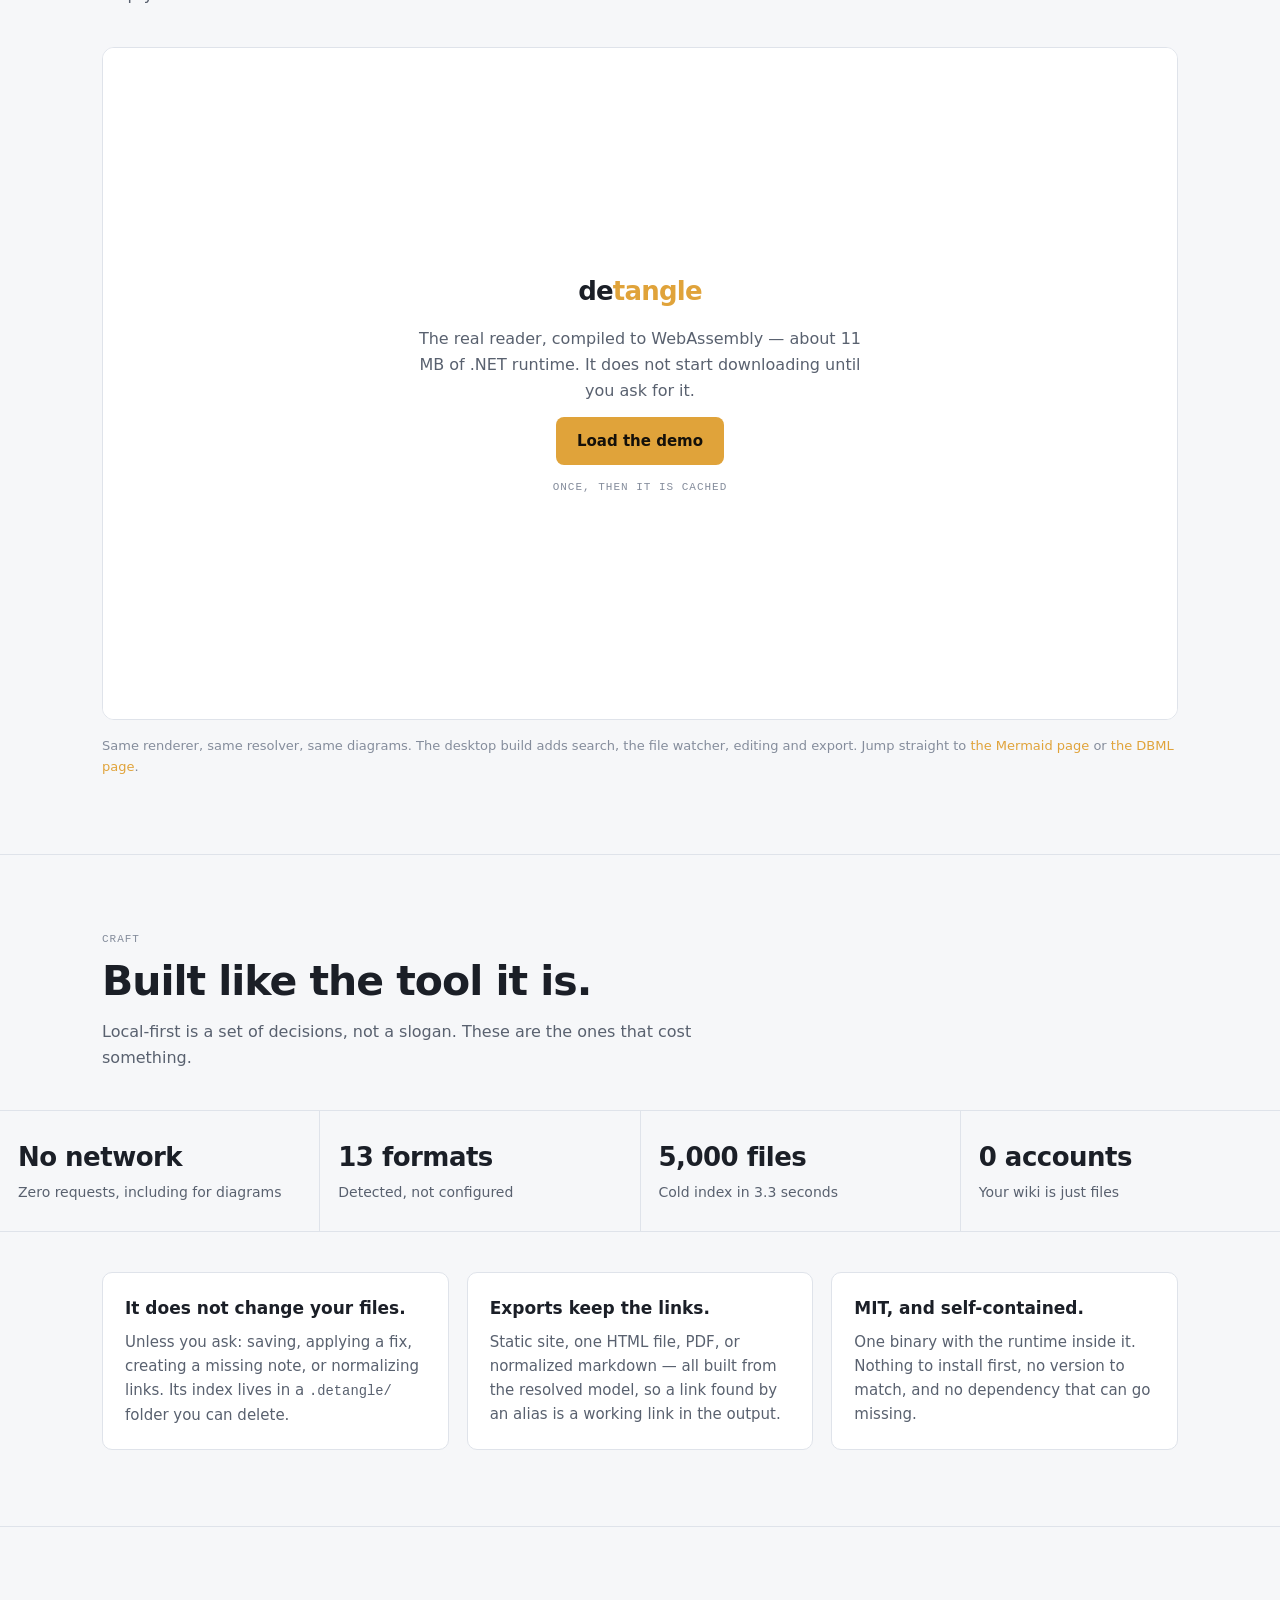
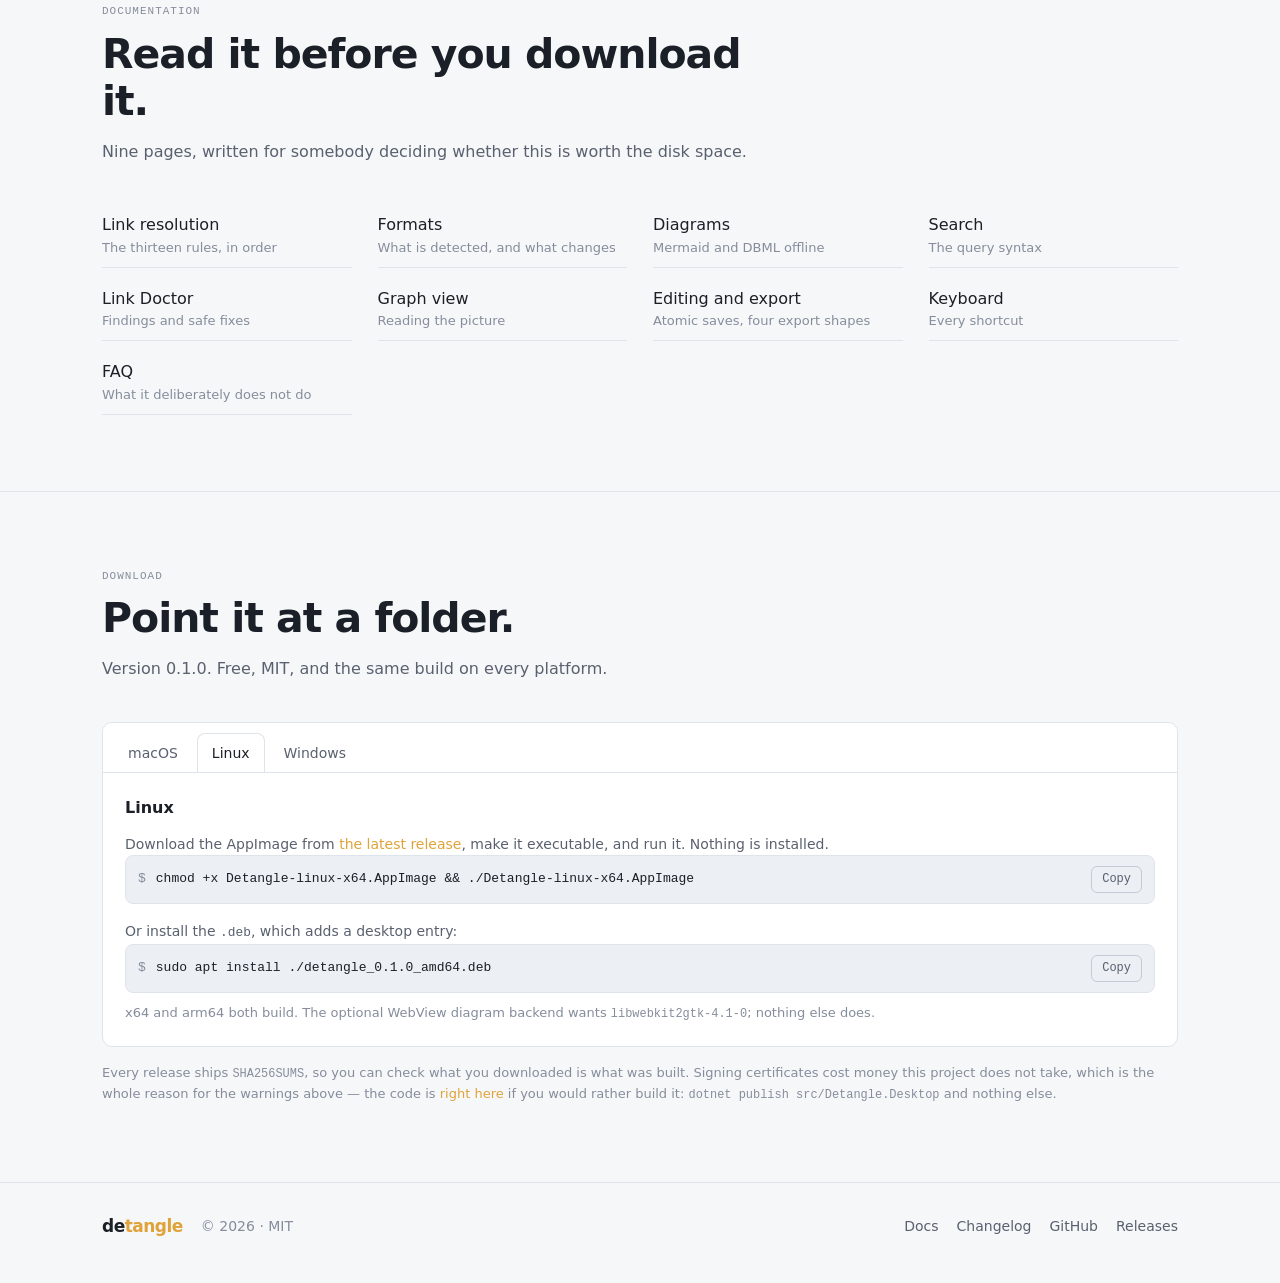
==== commit ad6662f7: "docs: show the application on the website instead of describing it Every claim on the landing page w" ====
--- a/site/index.html
+++ b/site/index.html
@@ -148,7 +148,18 @@
         </li>
       </ul>
     </div>
-  </div>
+        <figure class="shot">
+        <div class="window">
+          <div class="chrome">
+            <span class="dot"></span><span class="dot"></span><span class="dot"></span>
+            <span class="title">link doctor — every problem, in one list</span>
+          </div>
+          <img src="images/doctor.png" width="1256" height="808" loading="lazy"
+               alt="Detangle's Link Doctor panel listing broken links, ambiguous names and duplicate slugs" />
+        </div>
+        <figcaption>The Link Doctor over the demo wiki. Broken links, ambiguous names and duplicate slugs are listed with the file and the reason, not counted and hidden. &ldquo;Fix all safe&rdquo; rewrites only the ones with a single obvious answer.</figcaption>
+      </figure>
+</div>
 </section>
 
 <section id="diagrams">
@@ -186,7 +197,31 @@
         </p>
       </div>
     </div>
-  </div>
+        <div class="shots">
+      <figure class="shot">
+        <div class="window">
+          <div class="chrome">
+            <span class="dot"></span><span class="dot"></span><span class="dot"></span>
+            <span class="title">concepts/self-attention.md</span>
+          </div>
+          <img src="images/mermaid.png" width="1256" height="808" loading="lazy"
+               alt="A Mermaid flowchart rendered inside Detangle" />
+        </div>
+        <figcaption>A Mermaid fence, drawn in process. No browser, no Node, no network call.</figcaption>
+      </figure>
+      <figure class="shot">
+        <div class="window">
+          <div class="chrome">
+            <span class="dot"></span><span class="dot"></span><span class="dot"></span>
+            <span class="title">wiki/schema.md</span>
+          </div>
+          <img src="images/dbml.png" width="1256" height="808" loading="lazy"
+               alt="A DBML schema rendered as an entity relationship diagram inside Detangle" />
+        </div>
+        <figcaption>A DBML fence, parsed here and drawn as an ER diagram. No dbdocs account.</figcaption>
+      </figure>
+      </div>
+</div>
 </section>
 
 <section id="formats">
@@ -264,7 +299,18 @@
 <span class="dst">fold</span>       &gt; 1,500     <span class="rule heuristic">one node per folder</span></pre>
       </div>
     </div>
-  </div>
+        <figure class="shot">
+        <div class="window">
+          <div class="chrome">
+            <span class="dot"></span><span class="dot"></span><span class="dot"></span>
+            <span class="title">graph view — 13 nodes, 39 links, 1 missing</span>
+          </div>
+          <img src="images/graph.png" width="1256" height="808" loading="lazy"
+               alt="Detangle's force-directed graph of the demo wiki, with missing pages drawn as dashed edges" />
+        </div>
+        <figcaption>Node colour is frontmatter type and size is inbound links. The dashed red edges lead to a page nothing has written yet — in a wiki a model produced, those are the shape of the work left to do.</figcaption>
+      </figure>
+</div>
 </section>
 
 <section id="search">
--- a/site/styles.css
+++ b/site/styles.css
@@ -355,6 +355,39 @@
   margin-left: 6px;
 }
 
+/* Screenshots. Every one is the real application, captured from the published demo by
+   driving it through the DevTools protocol - so the pictures cannot drift away from what
+   the software does without the capture noticing. They sit inside the same window frame
+   the code samples use, because they are the same claim in a different medium. */
+.window img {
+  display: block;
+  width: 100%;
+  height: auto;
+}
+
+.shot {
+  margin: 0;
+}
+
+.shot figcaption {
+  margin-top: 12px;
+  font-size: 13.5px;
+  line-height: 1.55;
+  color: var(--muted);
+}
+
+.shots {
+  display: grid;
+  gap: 28px;
+  margin-top: 32px;
+}
+
+@media (min-width: 900px) {
+  .shots.pair {
+    grid-template-columns: 1fr 1fr;
+  }
+}
+
 .chrome .copy {
   margin-left: auto;
   border: 1px solid var(--border-strong);
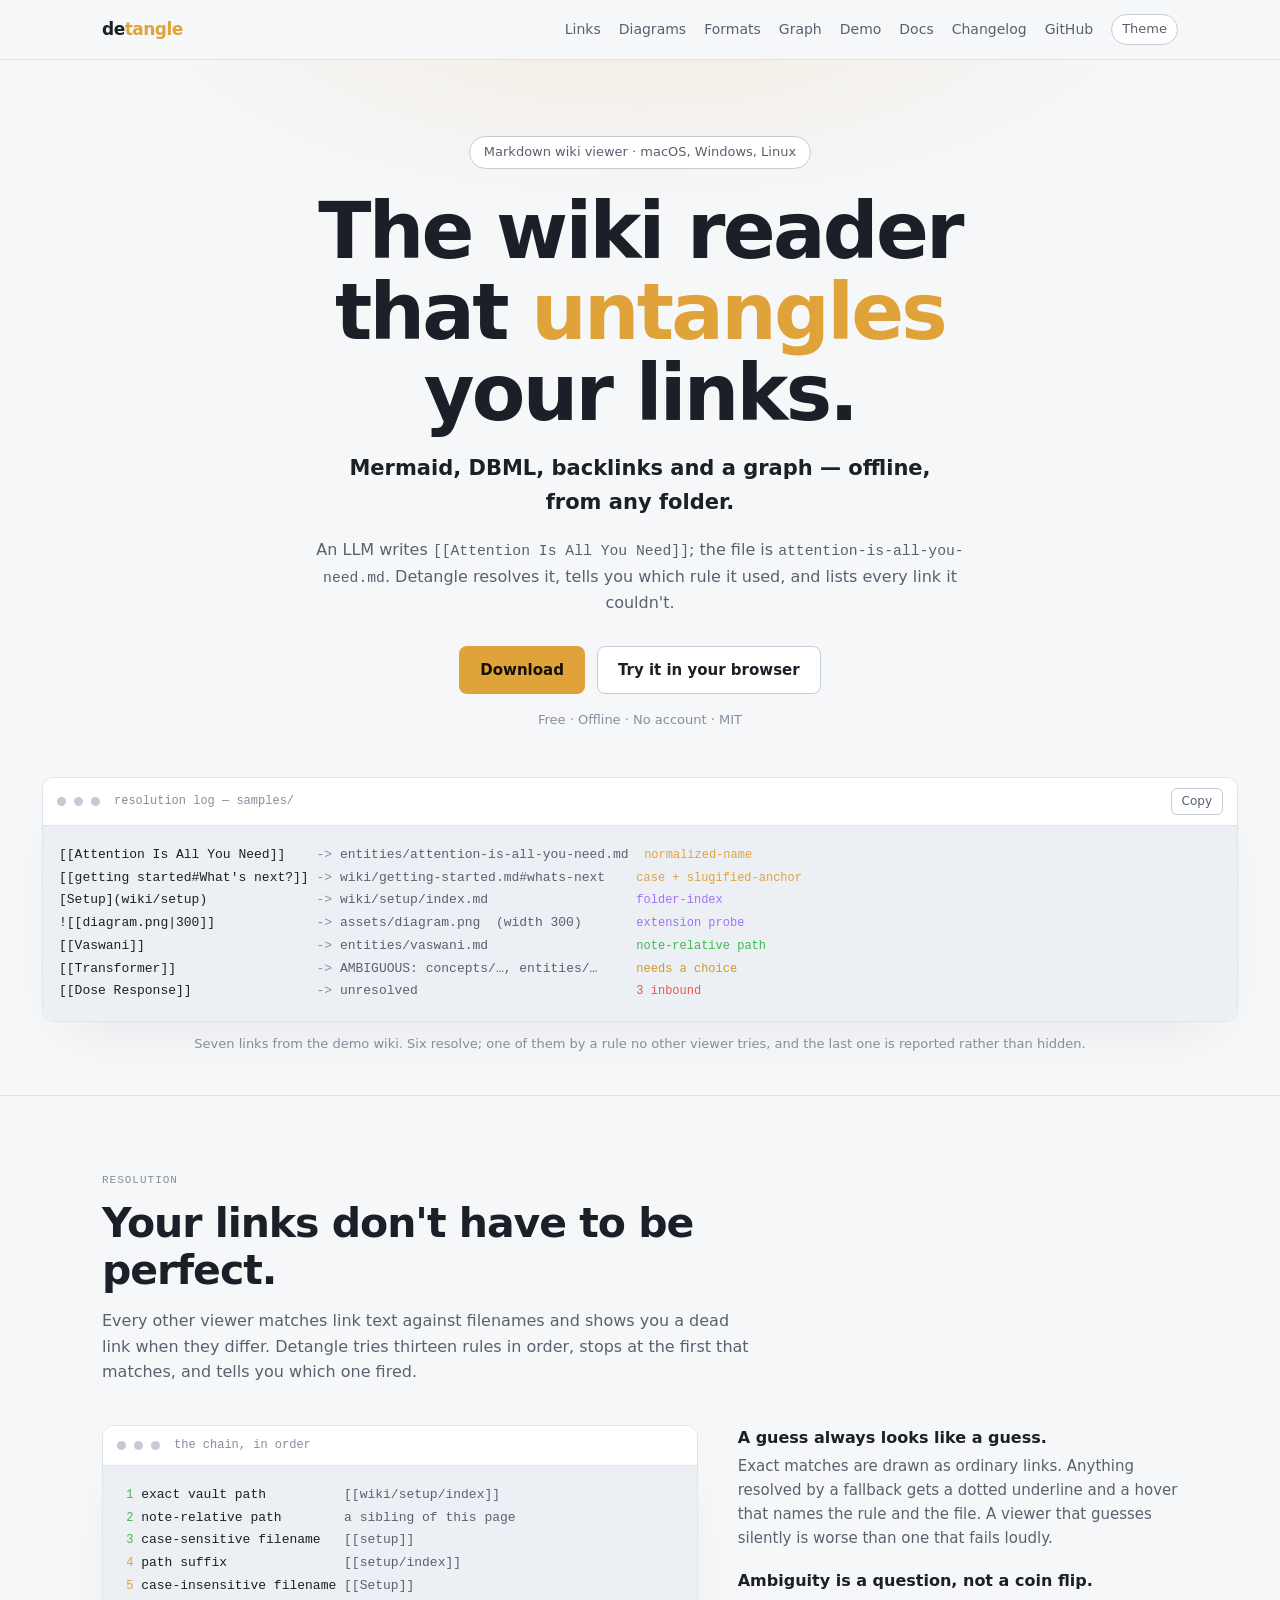
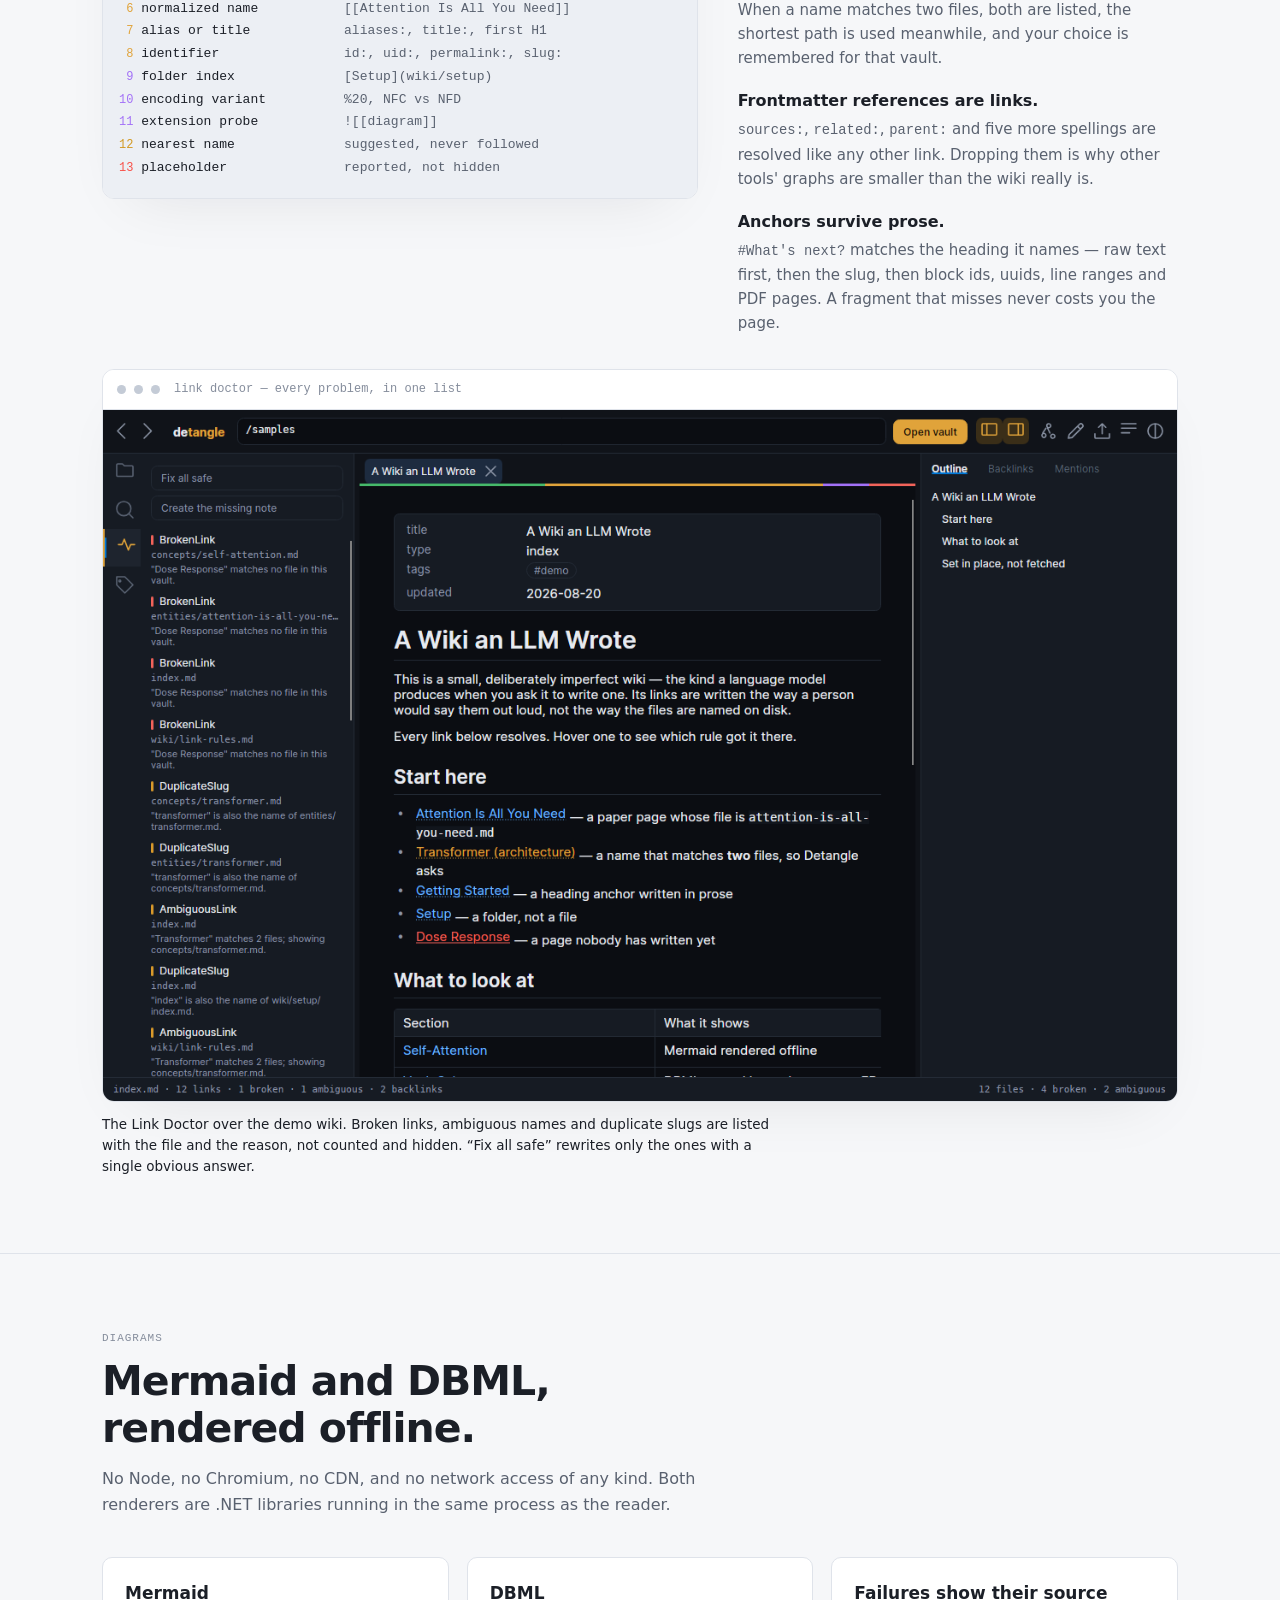
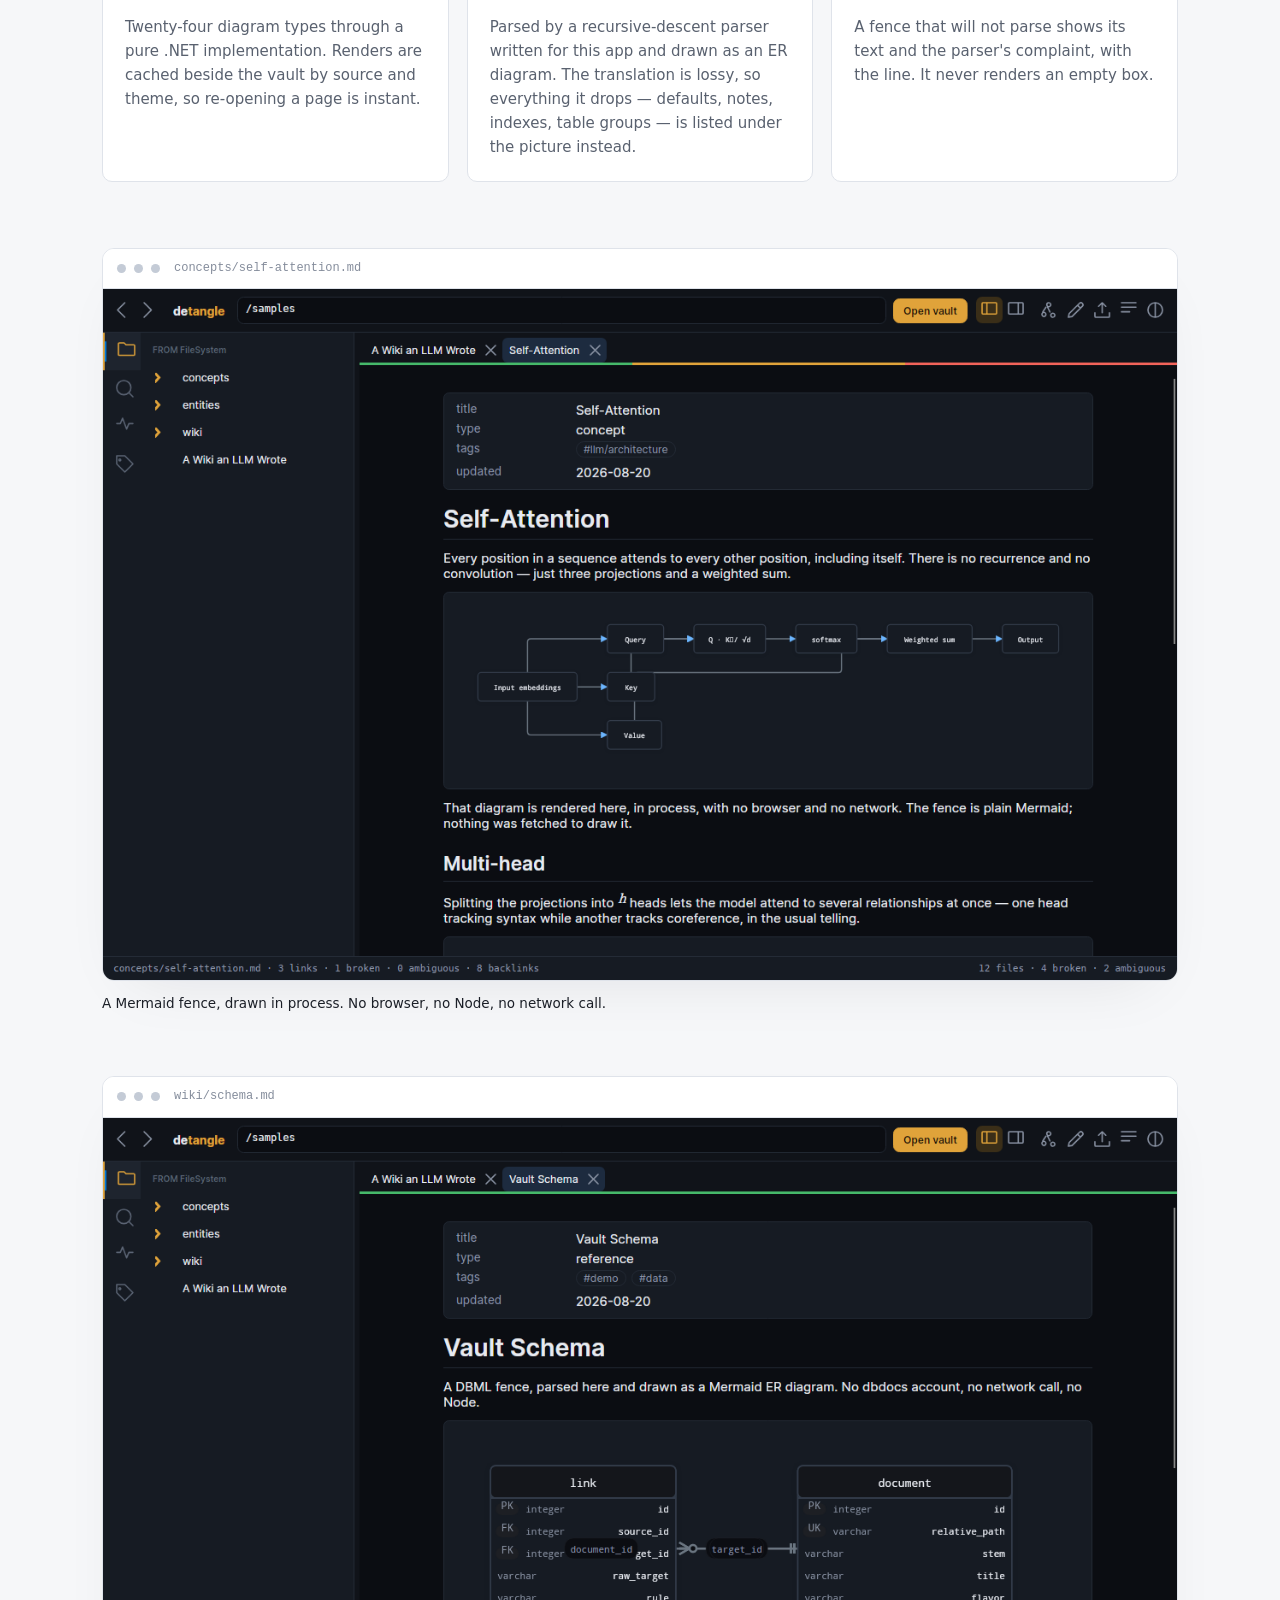
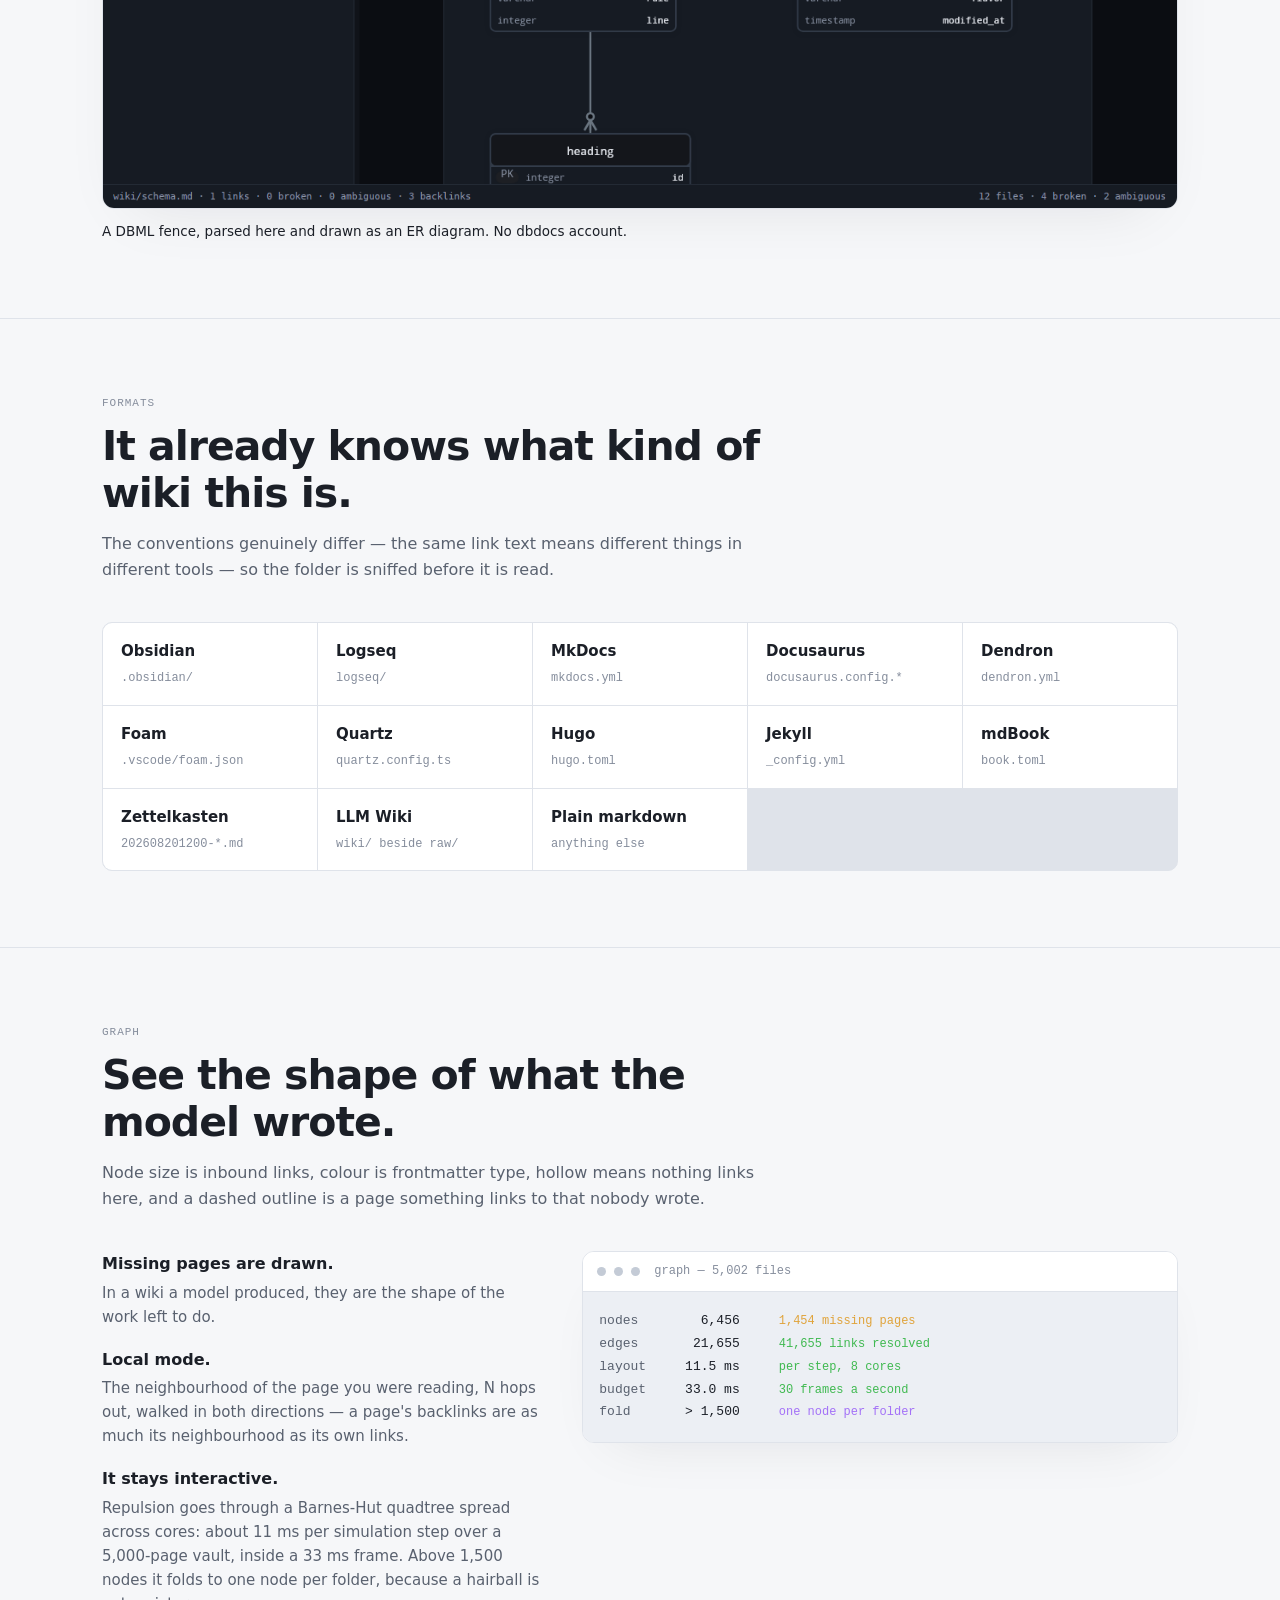
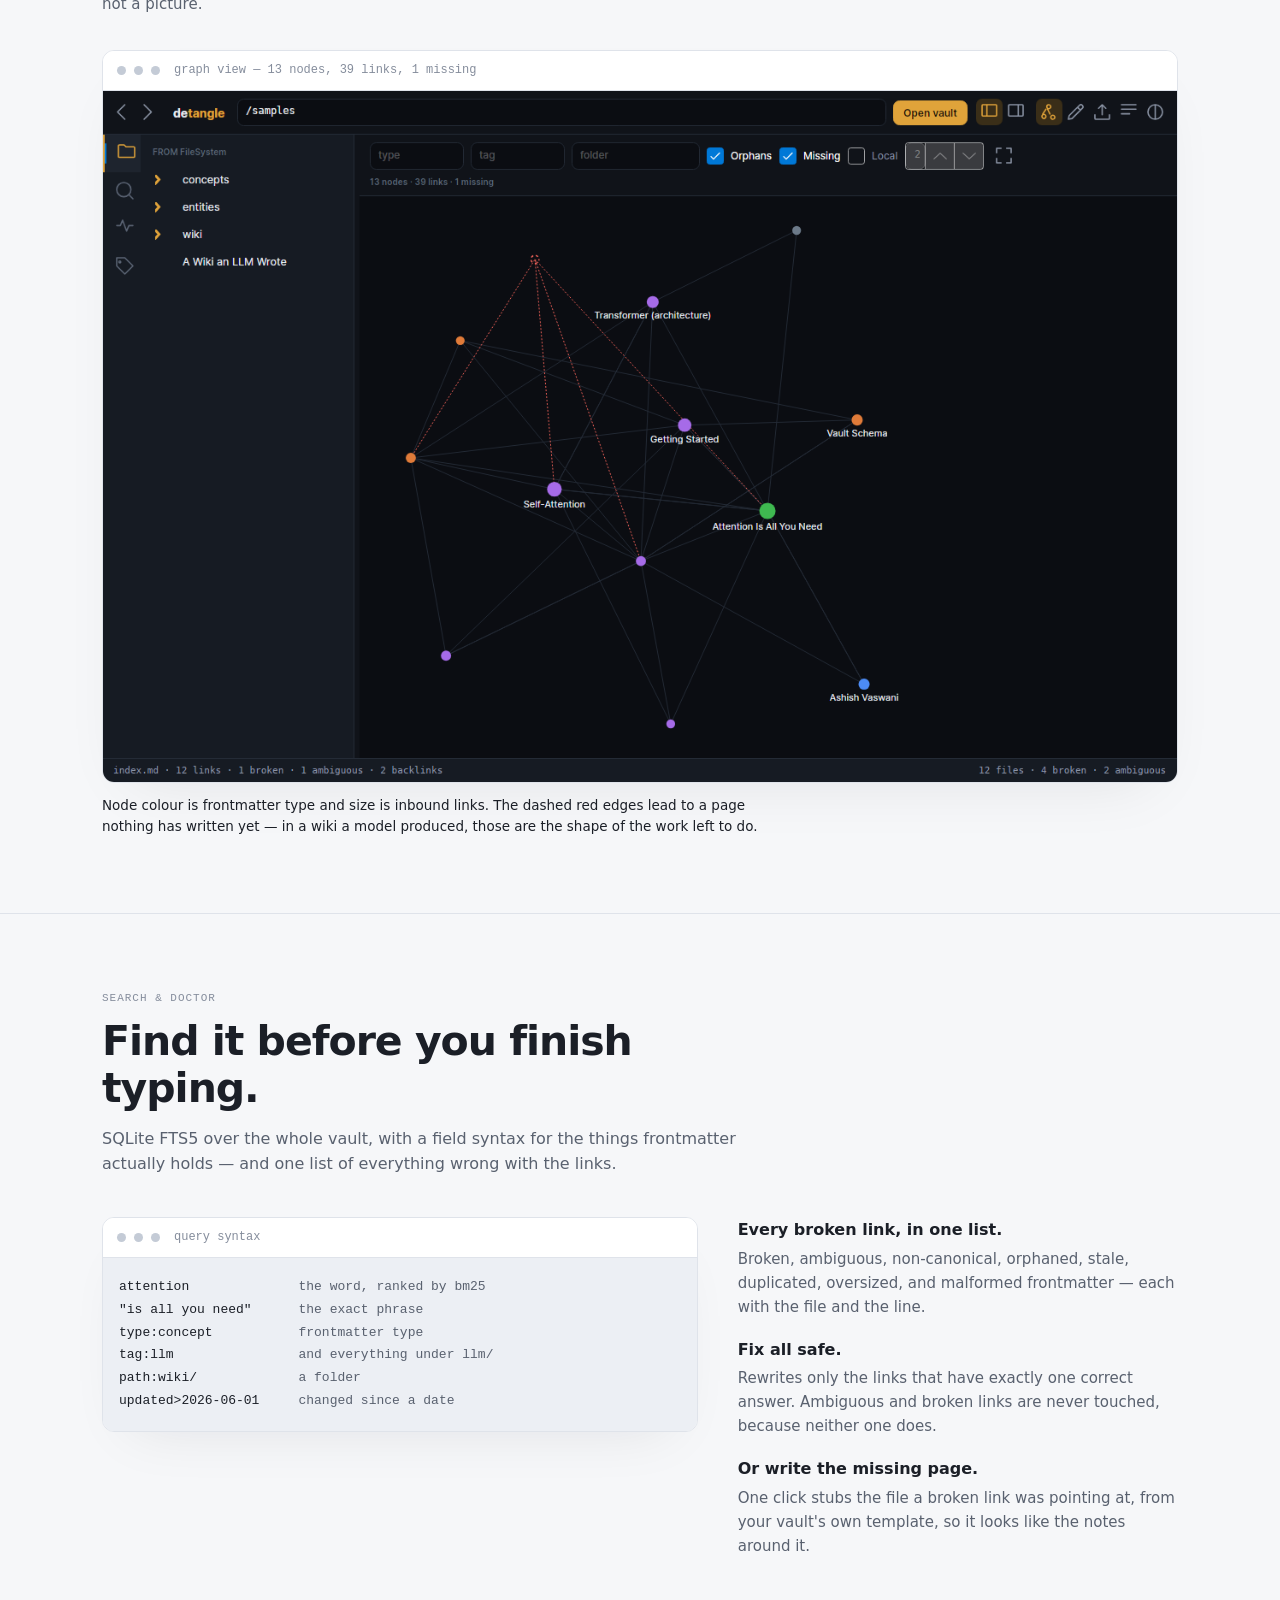
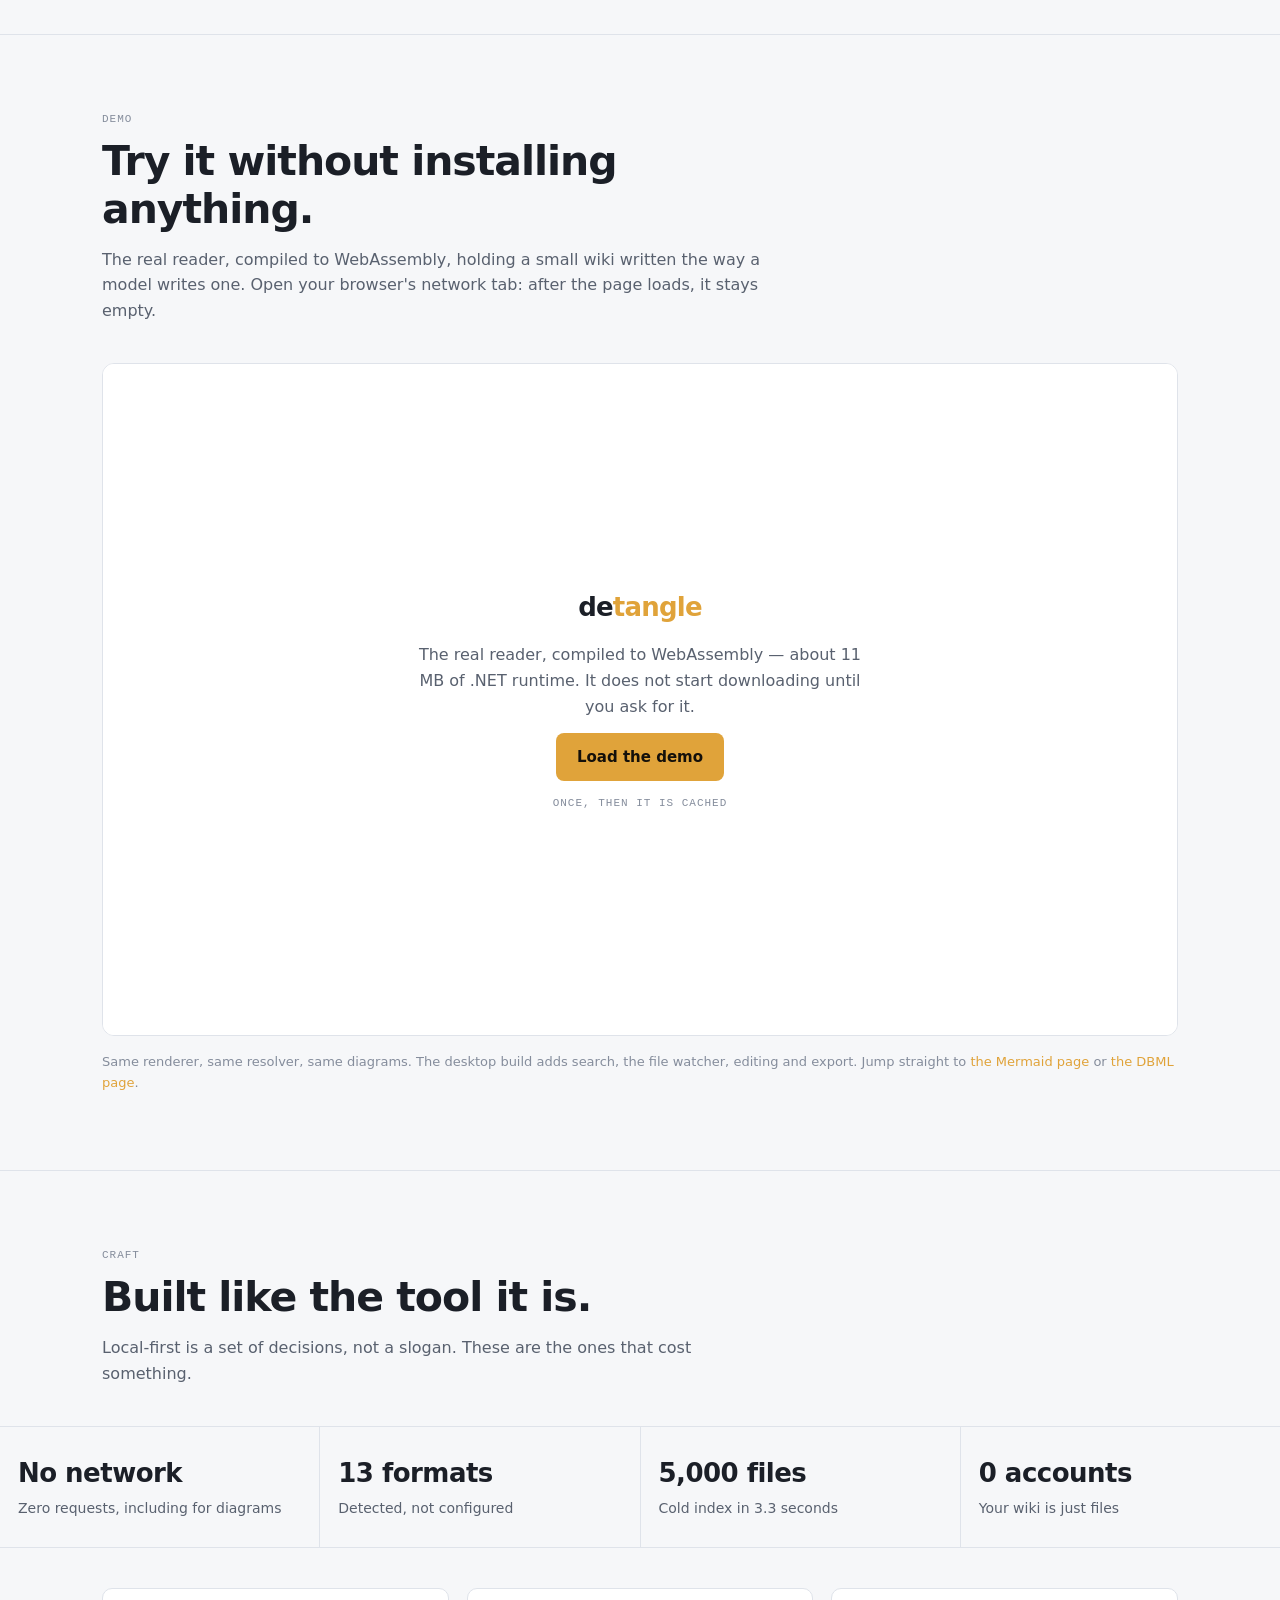
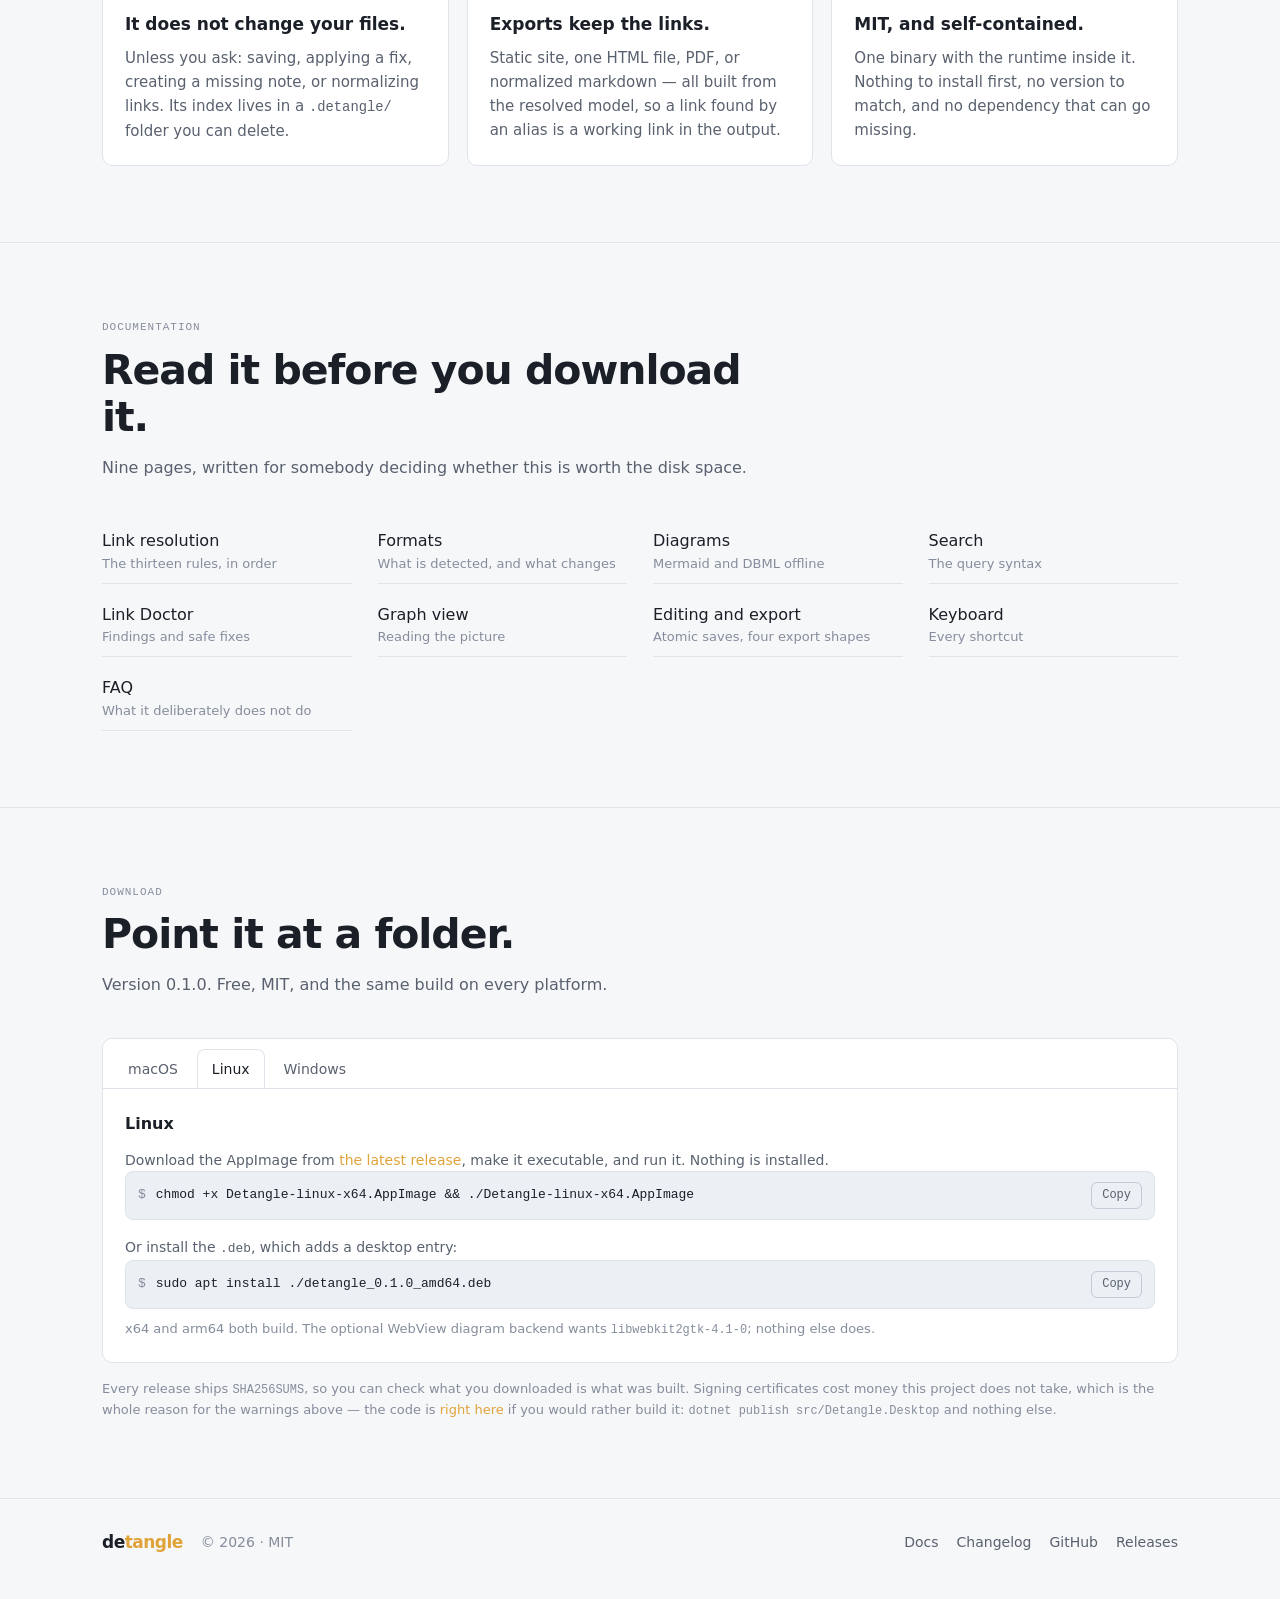
==== commit c081d5e8: "fix: stop the new figure styles from un-centring the hero panel The resolution log at the top of the" ====
--- a/site/index.html
+++ b/site/index.html
@@ -148,7 +148,7 @@
         </li>
       </ul>
     </div>
-        <figure class="shot">
+        <figure class="shot inset">
         <div class="window">
           <div class="chrome">
             <span class="dot"></span><span class="dot"></span><span class="dot"></span>
@@ -198,7 +198,7 @@
       </div>
     </div>
         <div class="shots">
-      <figure class="shot">
+      <figure class="shot inset">
         <div class="window">
           <div class="chrome">
             <span class="dot"></span><span class="dot"></span><span class="dot"></span>
@@ -209,7 +209,7 @@
         </div>
         <figcaption>A Mermaid fence, drawn in process. No browser, no Node, no network call.</figcaption>
       </figure>
-      <figure class="shot">
+      <figure class="shot inset">
         <div class="window">
           <div class="chrome">
             <span class="dot"></span><span class="dot"></span><span class="dot"></span>
@@ -299,7 +299,7 @@
 <span class="dst">fold</span>       &gt; 1,500     <span class="rule heuristic">one node per folder</span></pre>
       </div>
     </div>
-        <figure class="shot">
+        <figure class="shot inset">
         <div class="window">
           <div class="chrome">
             <span class="dot"></span><span class="dot"></span><span class="dot"></span>
--- a/site/styles.css
+++ b/site/styles.css
@@ -365,15 +365,22 @@
   height: auto;
 }
 
-.shot {
-  margin: 0;
-}
-
-.shot figcaption {
+/* Figures placed inside a section already sit within .wrap, so they must not take the
+   hero figure's centring, width cap or gutters - inheriting those left the hero itself
+   flush against the left edge once this rule existed. */
+.shot.inset {
+  max-width: none;
+  margin: 34px 0 0;
+  padding: 0;
+}
+
+.shot.inset figcaption {
   margin-top: 12px;
   font-size: 13.5px;
   line-height: 1.55;
   color: var(--muted);
+  text-align: left;
+  max-width: 78ch;
 }
 
 .shots {
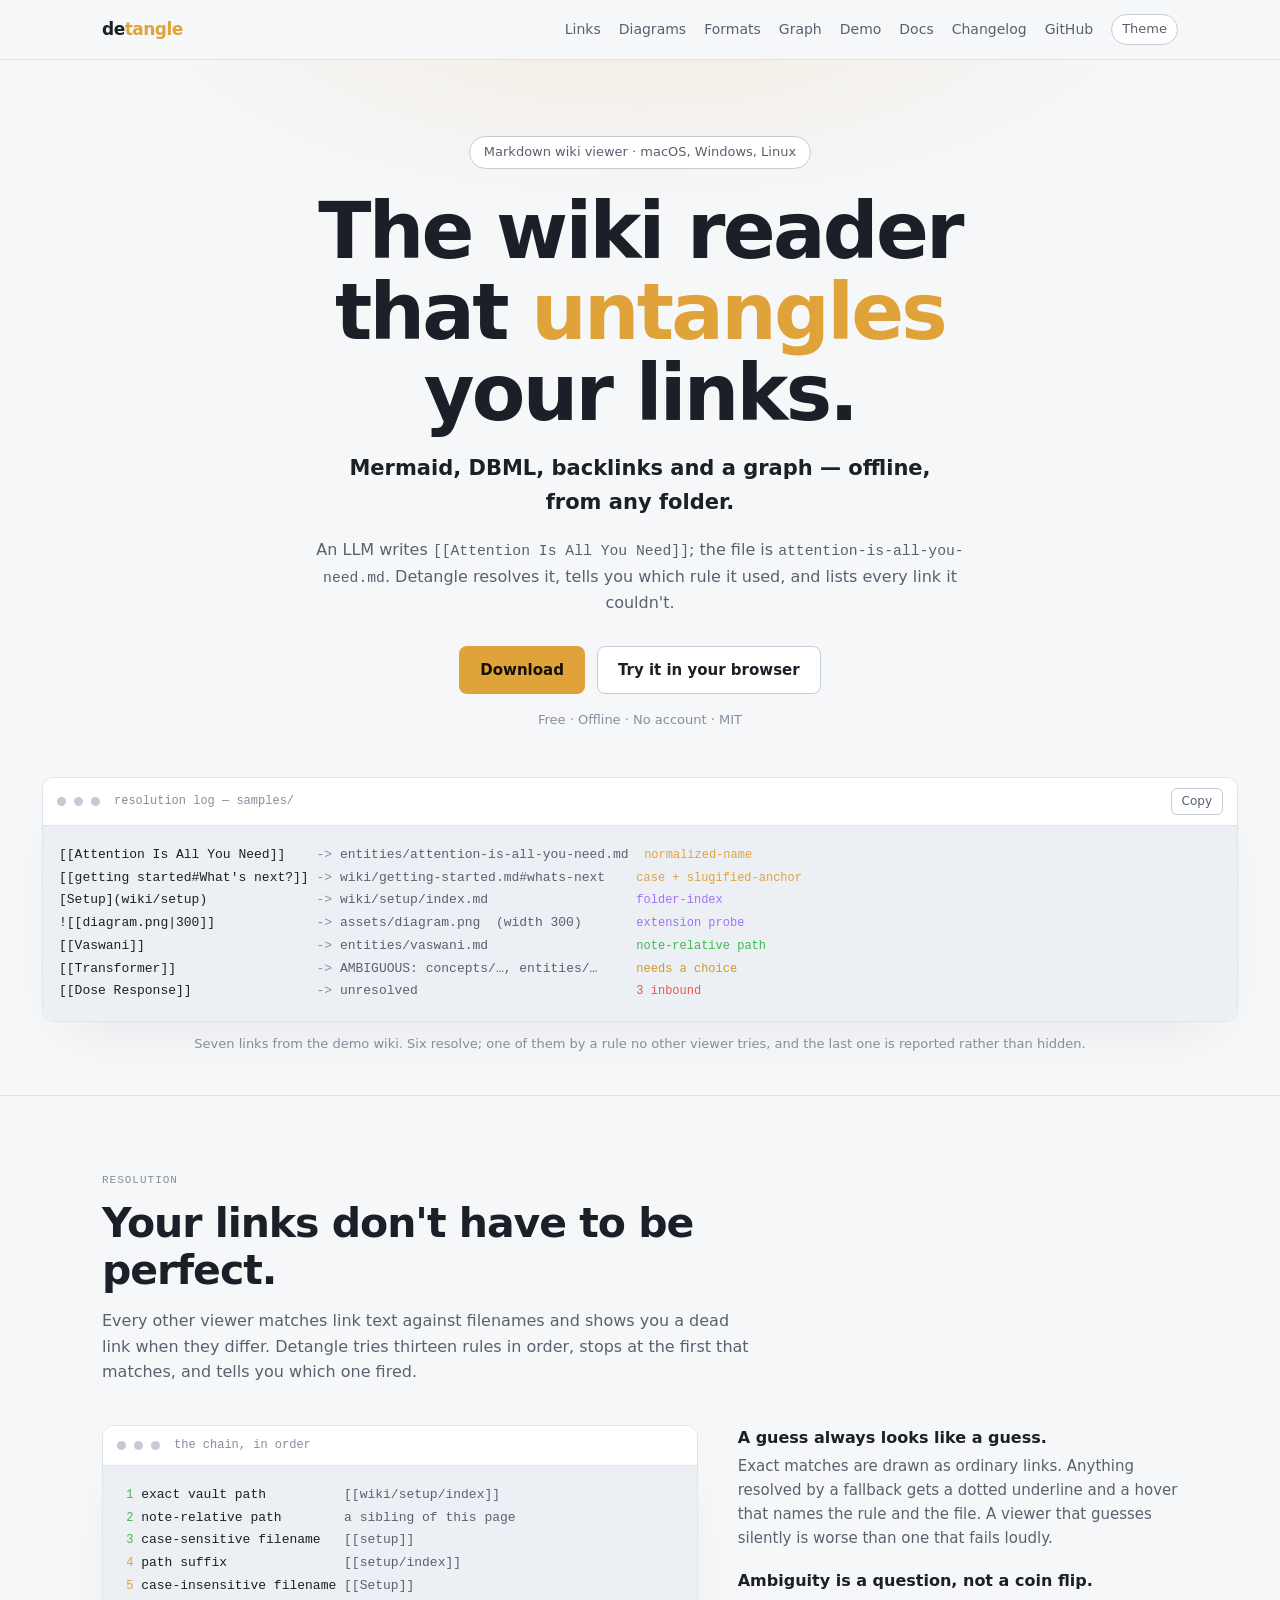
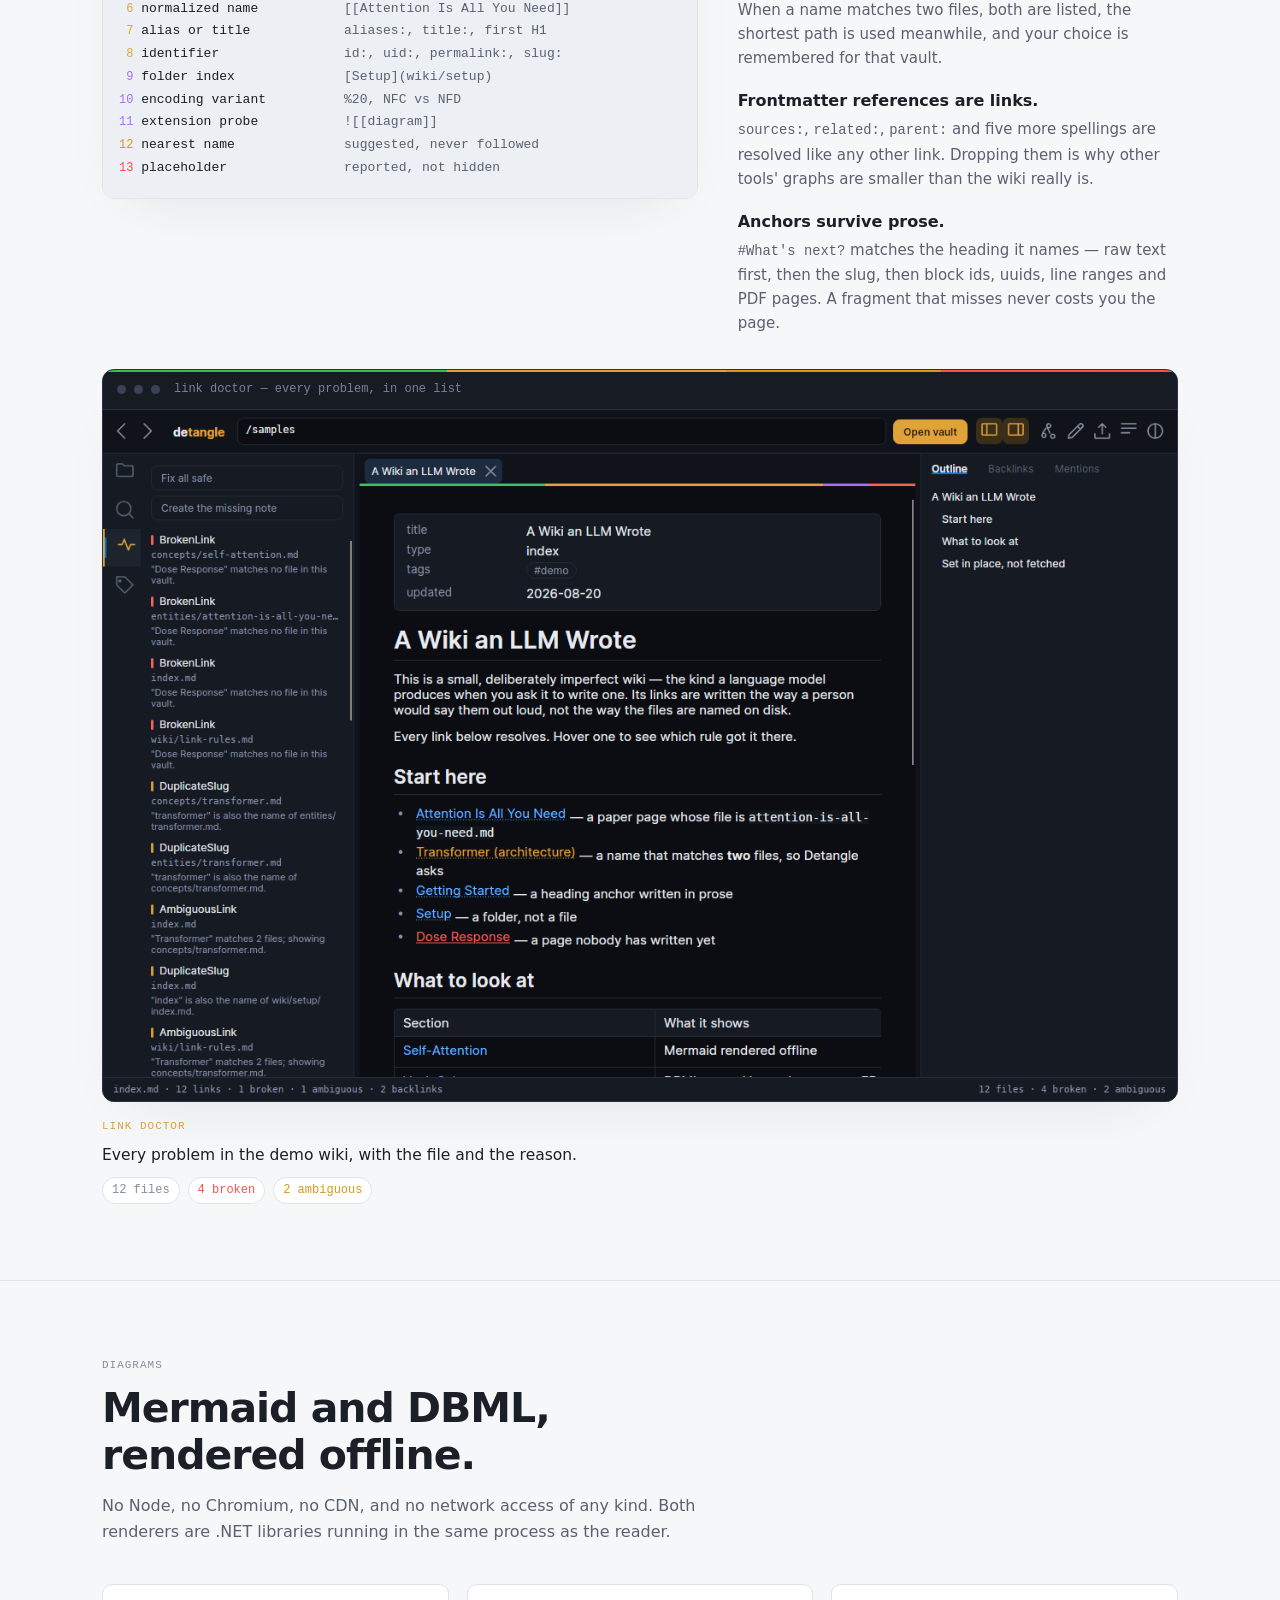
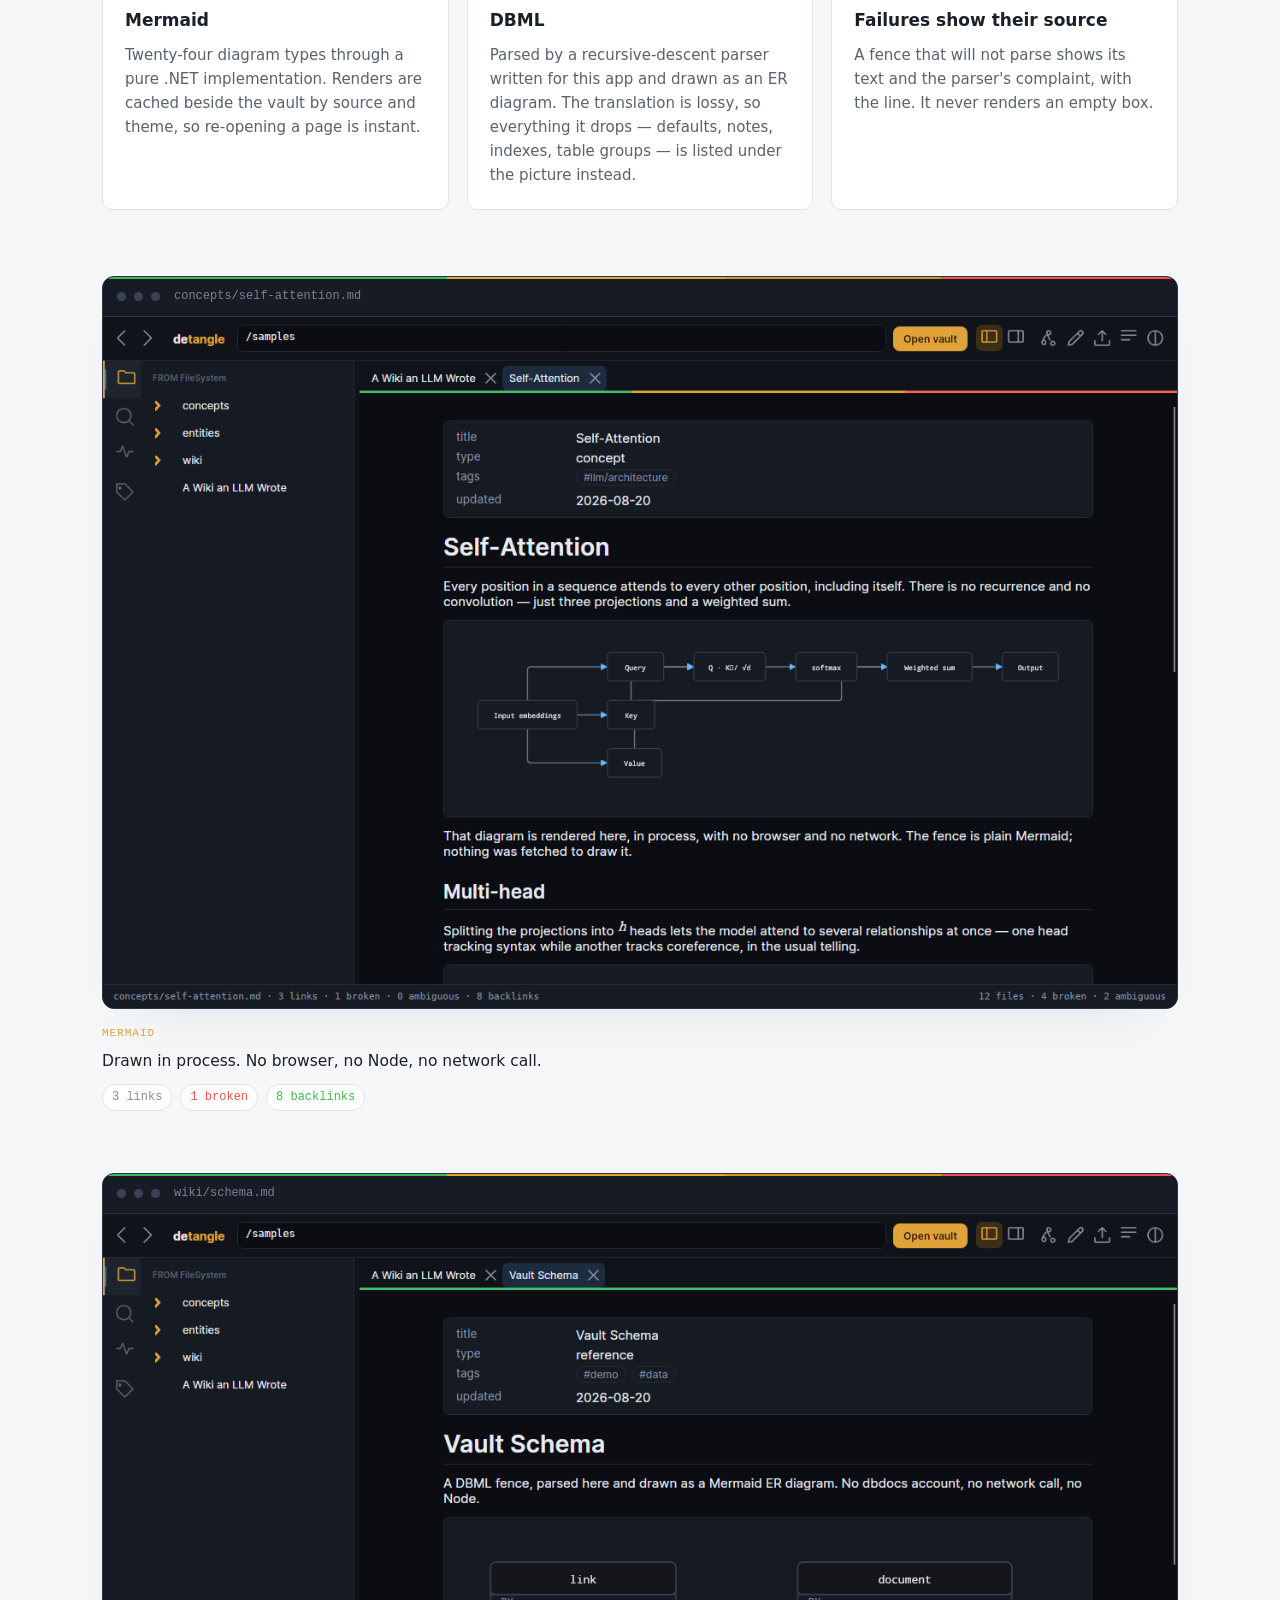
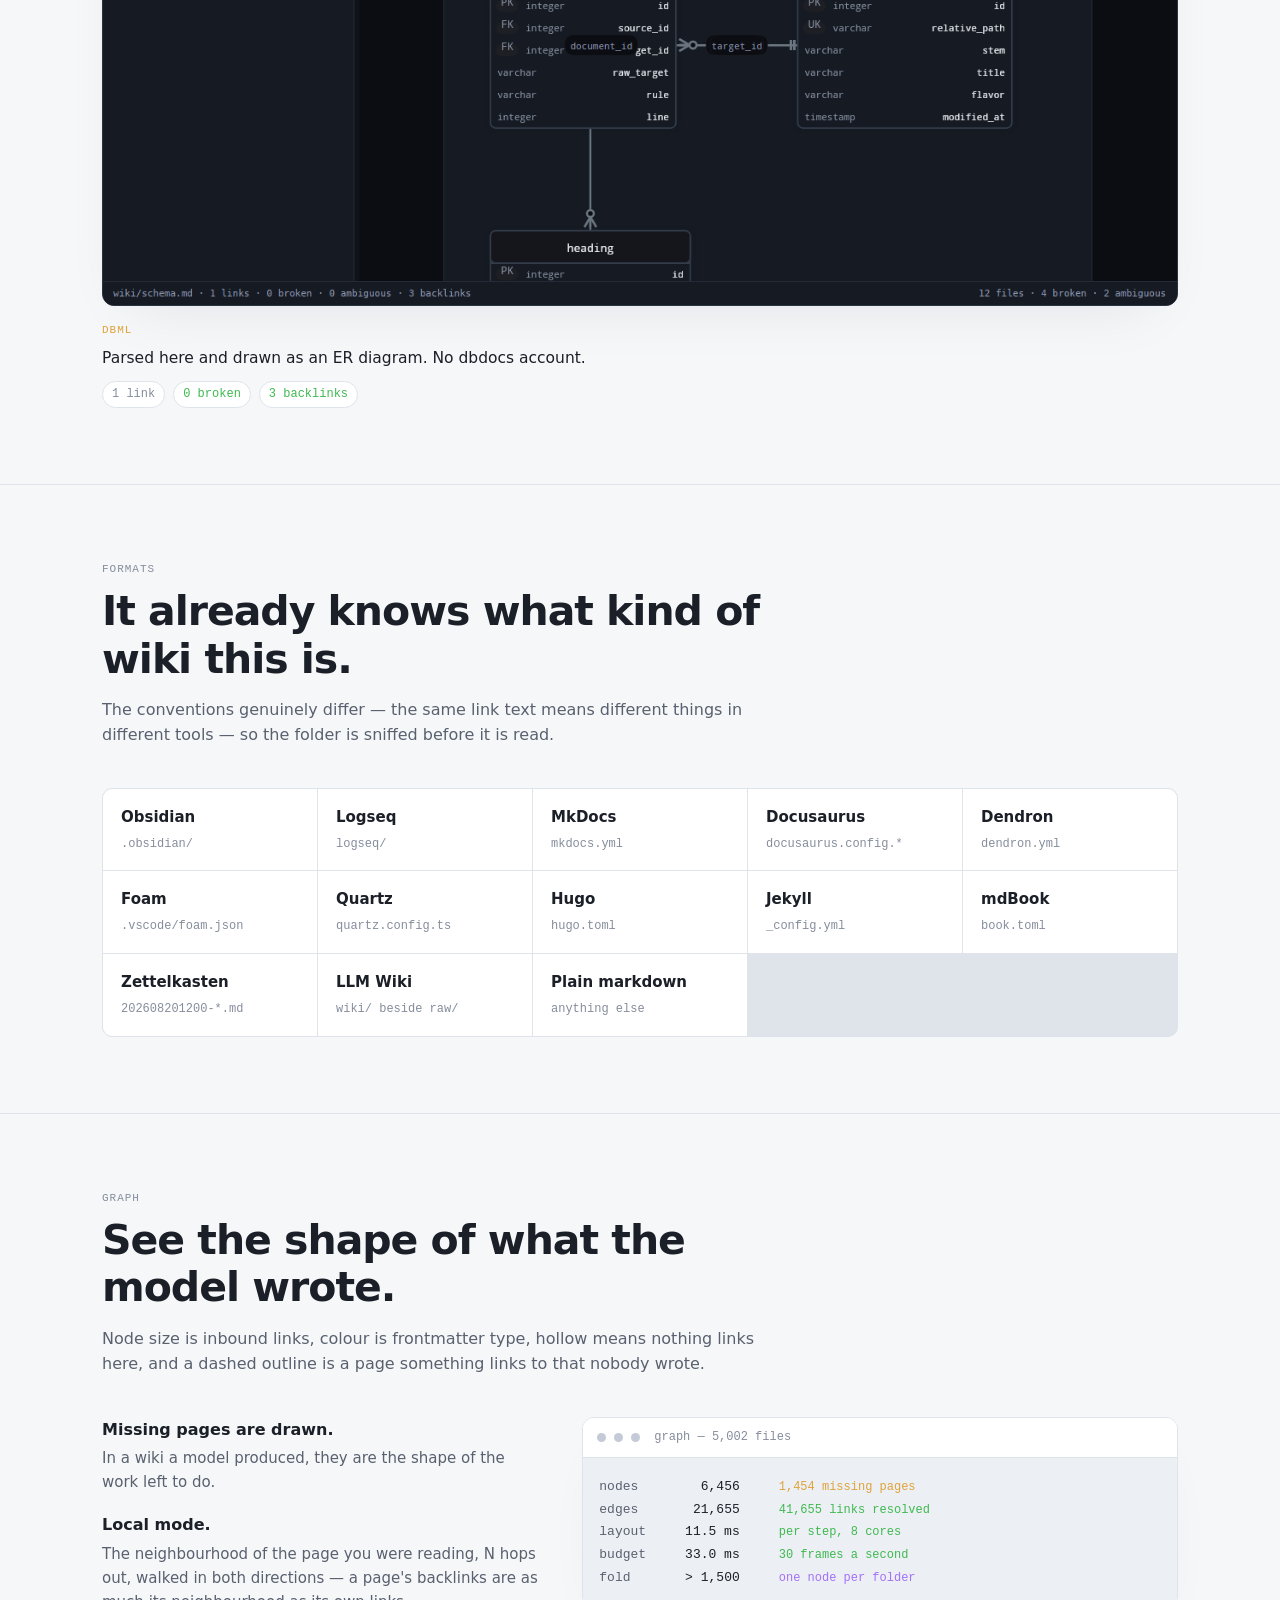
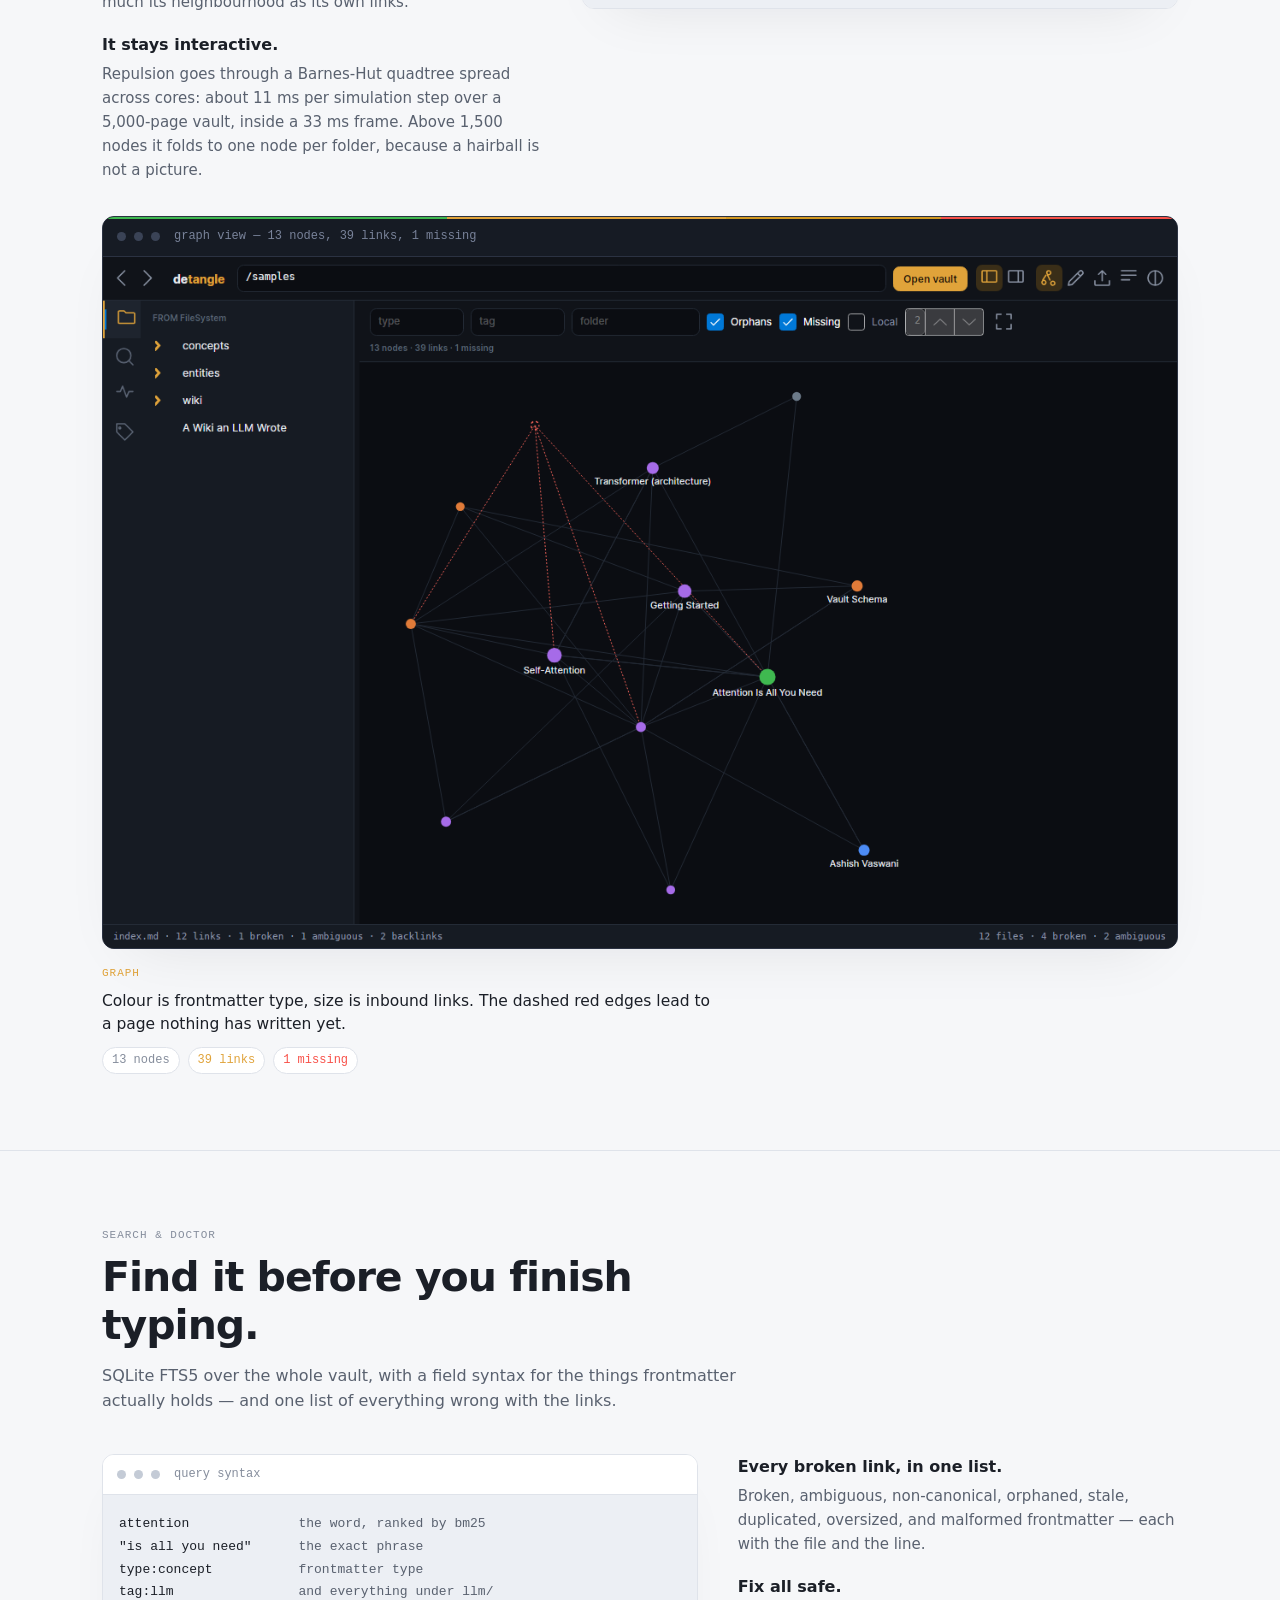
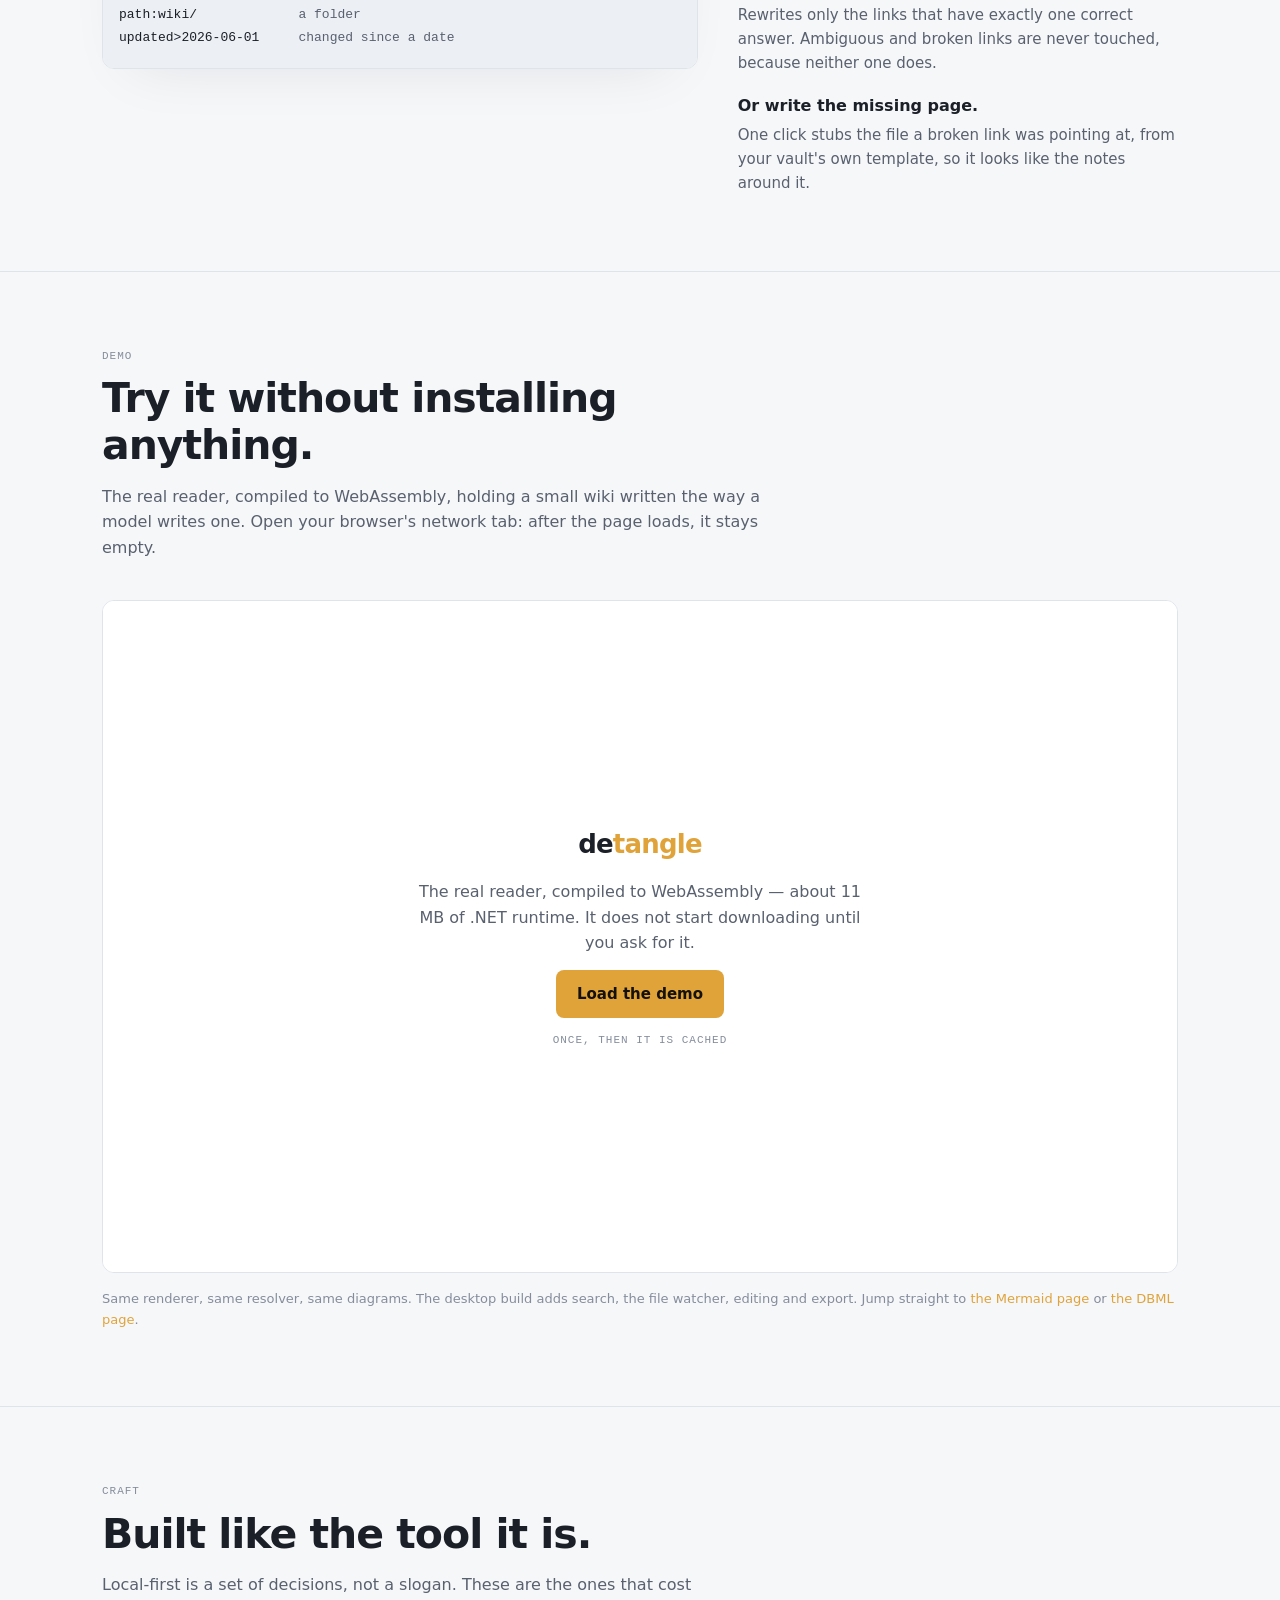
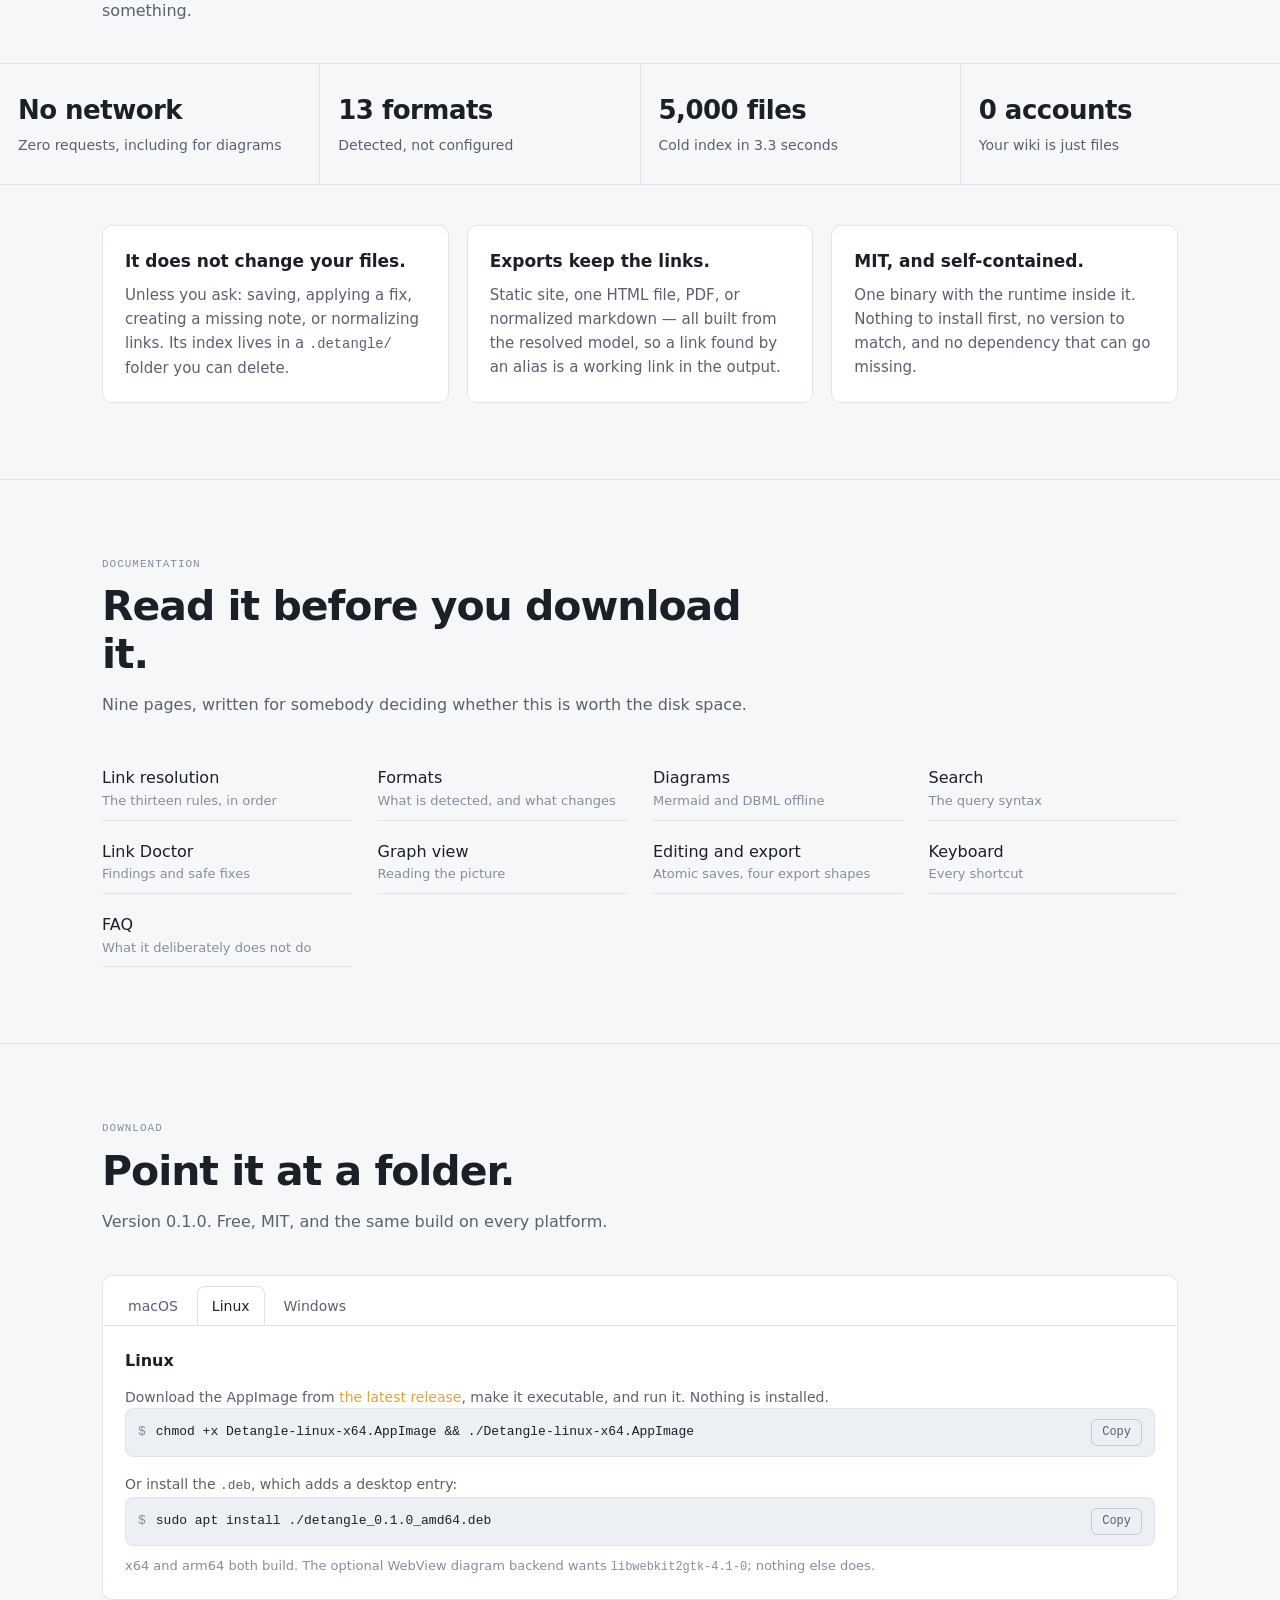
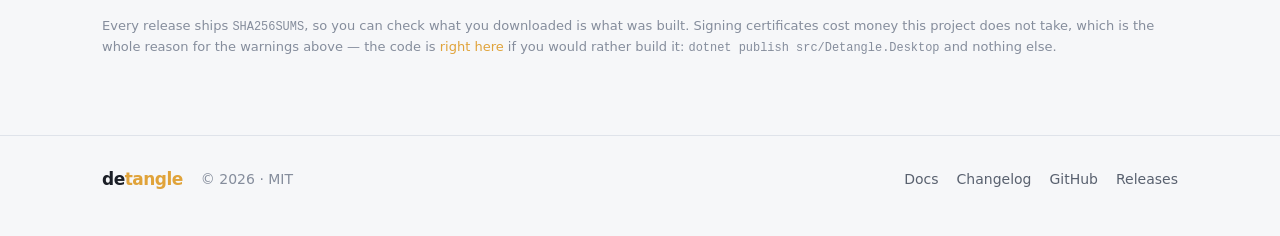
==== commit b50adb45: "design: make the screenshots read as evidence rather than illustration The captions were grey prose " ====
--- a/site/index.html
+++ b/site/index.html
@@ -157,7 +157,15 @@
           <img src="images/doctor.png" width="1256" height="808" loading="lazy"
                alt="Detangle's Link Doctor panel listing broken links, ambiguous names and duplicate slugs" />
         </div>
-        <figcaption>The Link Doctor over the demo wiki. Broken links, ambiguous names and duplicate slugs are listed with the file and the reason, not counted and hidden. &ldquo;Fix all safe&rdquo; rewrites only the ones with a single obvious answer.</figcaption>
+        <figcaption>
+          <span class="reading-label">Link Doctor</span>
+          <span class="reading-line">Every problem in the demo wiki, with the file and the reason.</span>
+          <span class="readings">
+            <span class="reading">12 files</span>
+            <span class="reading unresolved">4 broken</span>
+            <span class="reading ambiguous">2 ambiguous</span>
+          </span>
+        </figcaption>
       </figure>
 </div>
 </section>
@@ -207,7 +215,15 @@
           <img src="images/mermaid.png" width="1256" height="808" loading="lazy"
                alt="A Mermaid flowchart rendered inside Detangle" />
         </div>
-        <figcaption>A Mermaid fence, drawn in process. No browser, no Node, no network call.</figcaption>
+        <figcaption>
+          <span class="reading-label">Mermaid</span>
+          <span class="reading-line">Drawn in process. No browser, no Node, no network call.</span>
+          <span class="readings">
+            <span class="reading">3 links</span>
+            <span class="reading unresolved">1 broken</span>
+            <span class="reading exact">8 backlinks</span>
+          </span>
+        </figcaption>
       </figure>
       <figure class="shot inset">
         <div class="window">
@@ -218,7 +234,15 @@
           <img src="images/dbml.png" width="1256" height="808" loading="lazy"
                alt="A DBML schema rendered as an entity relationship diagram inside Detangle" />
         </div>
-        <figcaption>A DBML fence, parsed here and drawn as an ER diagram. No dbdocs account.</figcaption>
+        <figcaption>
+          <span class="reading-label">DBML</span>
+          <span class="reading-line">Parsed here and drawn as an ER diagram. No dbdocs account.</span>
+          <span class="readings">
+            <span class="reading">1 link</span>
+            <span class="reading exact">0 broken</span>
+            <span class="reading exact">3 backlinks</span>
+          </span>
+        </figcaption>
       </figure>
       </div>
 </div>
@@ -308,7 +332,15 @@
           <img src="images/graph.png" width="1256" height="808" loading="lazy"
                alt="Detangle's force-directed graph of the demo wiki, with missing pages drawn as dashed edges" />
         </div>
-        <figcaption>Node colour is frontmatter type and size is inbound links. The dashed red edges lead to a page nothing has written yet — in a wiki a model produced, those are the shape of the work left to do.</figcaption>
+        <figcaption>
+          <span class="reading-label">Graph</span>
+          <span class="reading-line">Colour is frontmatter type, size is inbound links. The dashed red edges lead to a page nothing has written yet.</span>
+          <span class="readings">
+            <span class="reading">13 nodes</span>
+            <span class="reading normalized">39 links</span>
+            <span class="reading unresolved">1 missing</span>
+          </span>
+        </figcaption>
       </figure>
 </div>
 </section>
--- a/site/styles.css
+++ b/site/styles.css
@@ -374,13 +374,154 @@
   padding: 0;
 }
 
+/* The application draws a green-to-red ledger band under its own tab strip, one segment
+   per link state. Every screenshot is topped by that same band: the frame is quoting the
+   product rather than decorating it. */
+.shot.inset .window {
+  position: relative;
+  transition: transform 320ms cubic-bezier(0.2, 0.7, 0.3, 1),
+              box-shadow 320ms ease,
+              border-color 320ms ease;
+}
+
+.shot.inset .window::before {
+  content: "";
+  position: absolute;
+  inset: 0 0 auto 0;
+  height: 2px;
+  z-index: 2;
+  background: linear-gradient(90deg,
+    var(--green) 0 32%,
+    var(--accent) 32% 58%,
+    var(--orange) 58% 78%,
+    var(--red) 78% 100%);
+}
+
+.shot.inset:hover .window,
+.shot.inset:focus-within .window {
+  transform: translateY(-4px);
+  border-color: var(--border-strong);
+  box-shadow: 0 34px 70px -32px var(--shadow), 0 0 0 1px color-mix(in srgb, var(--accent) 30%, transparent);
+}
+
+@media (prefers-reduced-motion: reduce) {
+  .shot.inset .window {
+    transition: none;
+  }
+
+  .shot.inset:hover .window,
+  .shot.inset:focus-within .window {
+    transform: none;
+  }
+}
+
+/* The screenshots are of a dark application. In the light theme a white frame around a
+   near-black picture reads as two objects arguing, so the frame keeps the artifact's own
+   palette in both themes: it belongs to what it holds, not to the page around it. */
+/* Light theme: the frame keeps the artifact's palette. These screenshots are of a dark
+   application, and a white frame around a near-black picture reads as two objects
+   arguing - the frame belongs to what it holds, not to the page around it. */
+:root[data-theme="light"] .shot.inset .window,
+:root[data-theme="light"] .shot.inset .chrome {
+  border-color: #2b3242;
+}
+
+:root[data-theme="light"] .shot.inset .window {
+  background: #11151c;
+}
+
+:root[data-theme="light"] .shot.inset .chrome {
+  background: #161b24;
+}
+
+:root[data-theme="light"] .shot.inset .chrome .title {
+  color: #79839a;
+}
+
+:root[data-theme="light"] .shot.inset .dot {
+  background: #3a4356;
+}
+
+@media (prefers-color-scheme: light) {
+  :root:not([data-theme]) .shot.inset .window,
+  :root:not([data-theme]) .shot.inset .chrome {
+    border-color: #2b3242;
+  }
+
+  :root:not([data-theme]) .shot.inset .window {
+    background: #11151c;
+  }
+
+  :root:not([data-theme]) .shot.inset .chrome {
+    background: #161b24;
+  }
+
+  :root:not([data-theme]) .shot.inset .chrome .title {
+    color: #79839a;
+  }
+
+  :root:not([data-theme]) .shot.inset .dot {
+    background: #3a4356;
+  }
+}
+
+/* Caption as a reading taken off the picture, not a description of it: what surface this
+   is, one plain sentence, then figures the reader can find in the status bar above. */
 .shot.inset figcaption {
-  margin-top: 12px;
-  font-size: 13.5px;
-  line-height: 1.55;
-  color: var(--muted);
+  display: grid;
+  gap: 8px;
+  justify-items: start;
+  margin-top: 16px;
   text-align: left;
-  max-width: 78ch;
+  max-width: 74ch;
+}
+
+.reading-label {
+  font-family: var(--mono);
+  font-size: 11px;
+  letter-spacing: 0.09em;
+  text-transform: uppercase;
+  color: var(--accent);
+}
+
+.reading-line {
+  font-size: 15.5px;
+  line-height: 1.5;
+  color: var(--text);
+}
+
+.readings {
+  display: flex;
+  flex-wrap: wrap;
+  gap: 8px;
+  margin-top: 2px;
+}
+
+.reading {
+  font-family: var(--mono);
+  font-size: 12px;
+  padding: 3px 9px;
+  border: 1px solid var(--border);
+  border-radius: 999px;
+  background: var(--elevated);
+  color: var(--faint);
+  white-space: nowrap;
+}
+
+.reading.exact {
+  color: var(--green);
+}
+
+.reading.normalized {
+  color: var(--accent);
+}
+
+.reading.ambiguous {
+  color: var(--orange);
+}
+
+.reading.unresolved {
+  color: var(--red);
 }
 
 .shots {
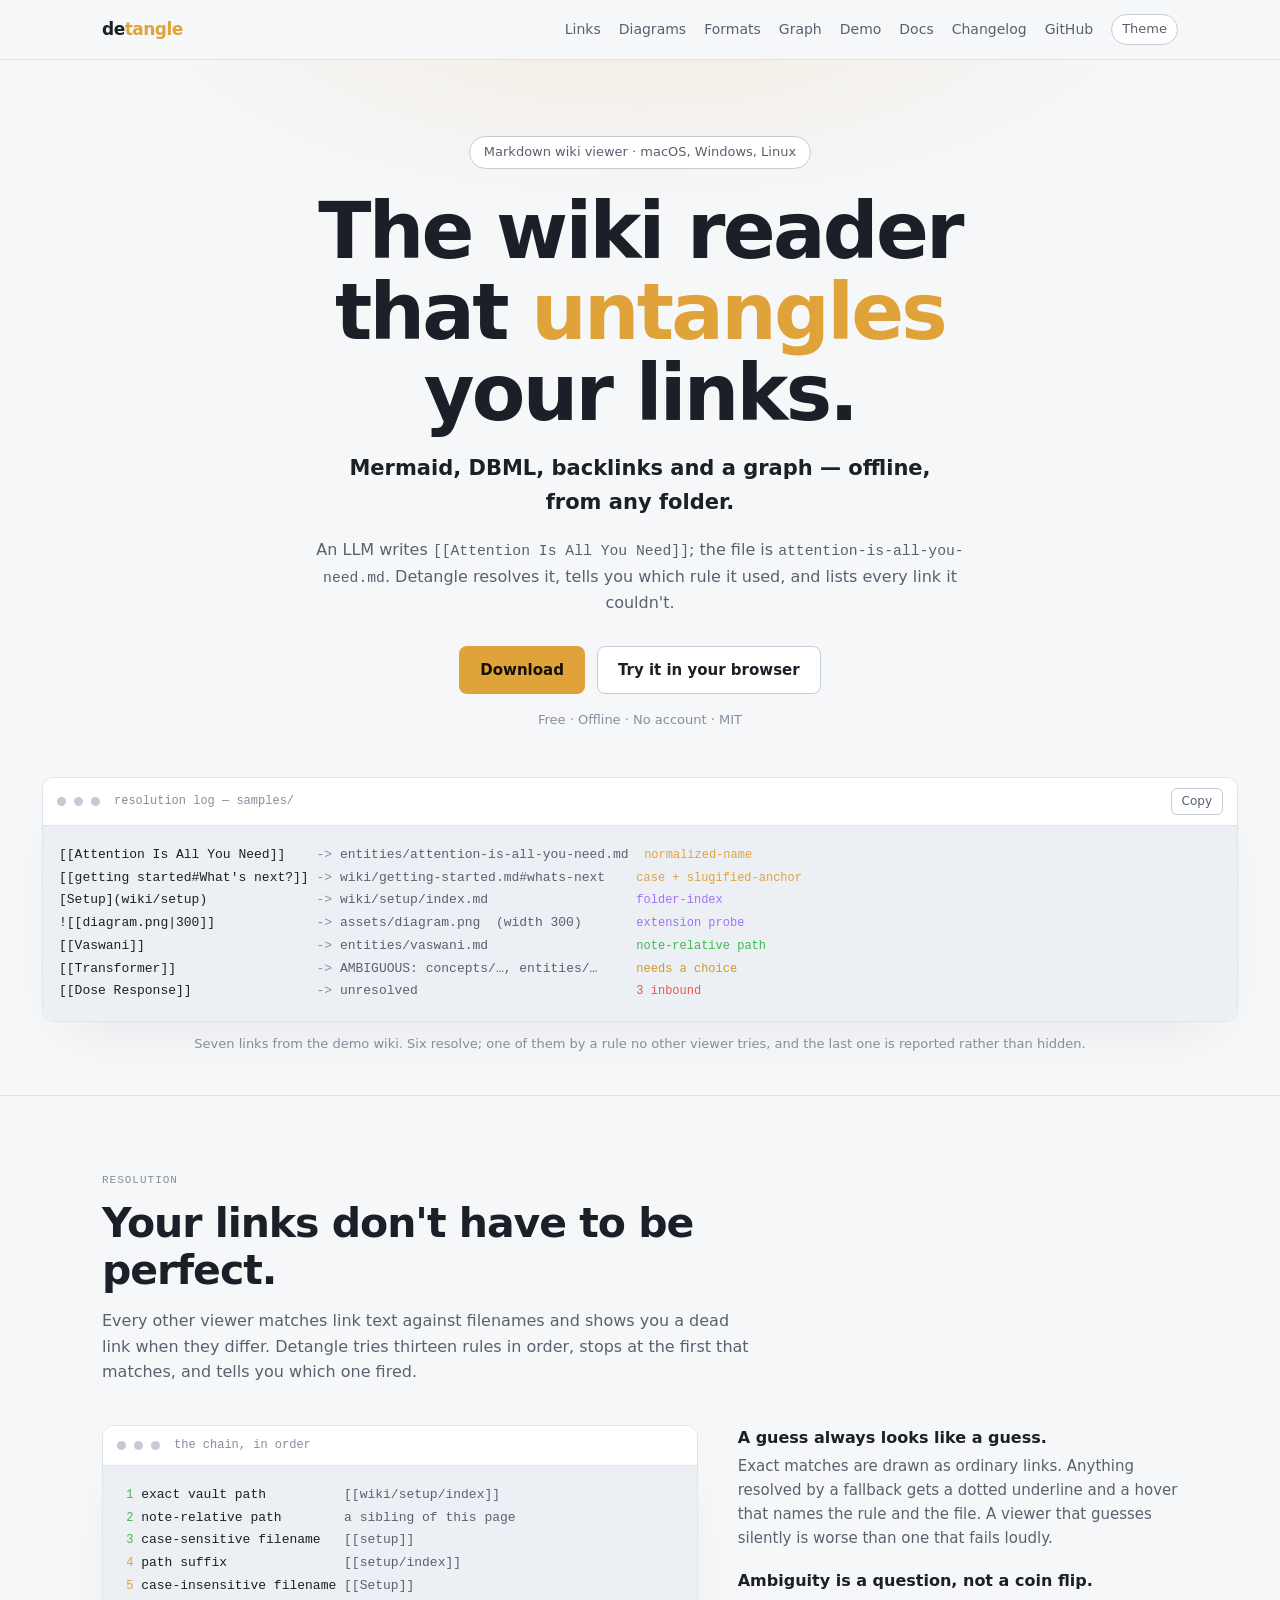
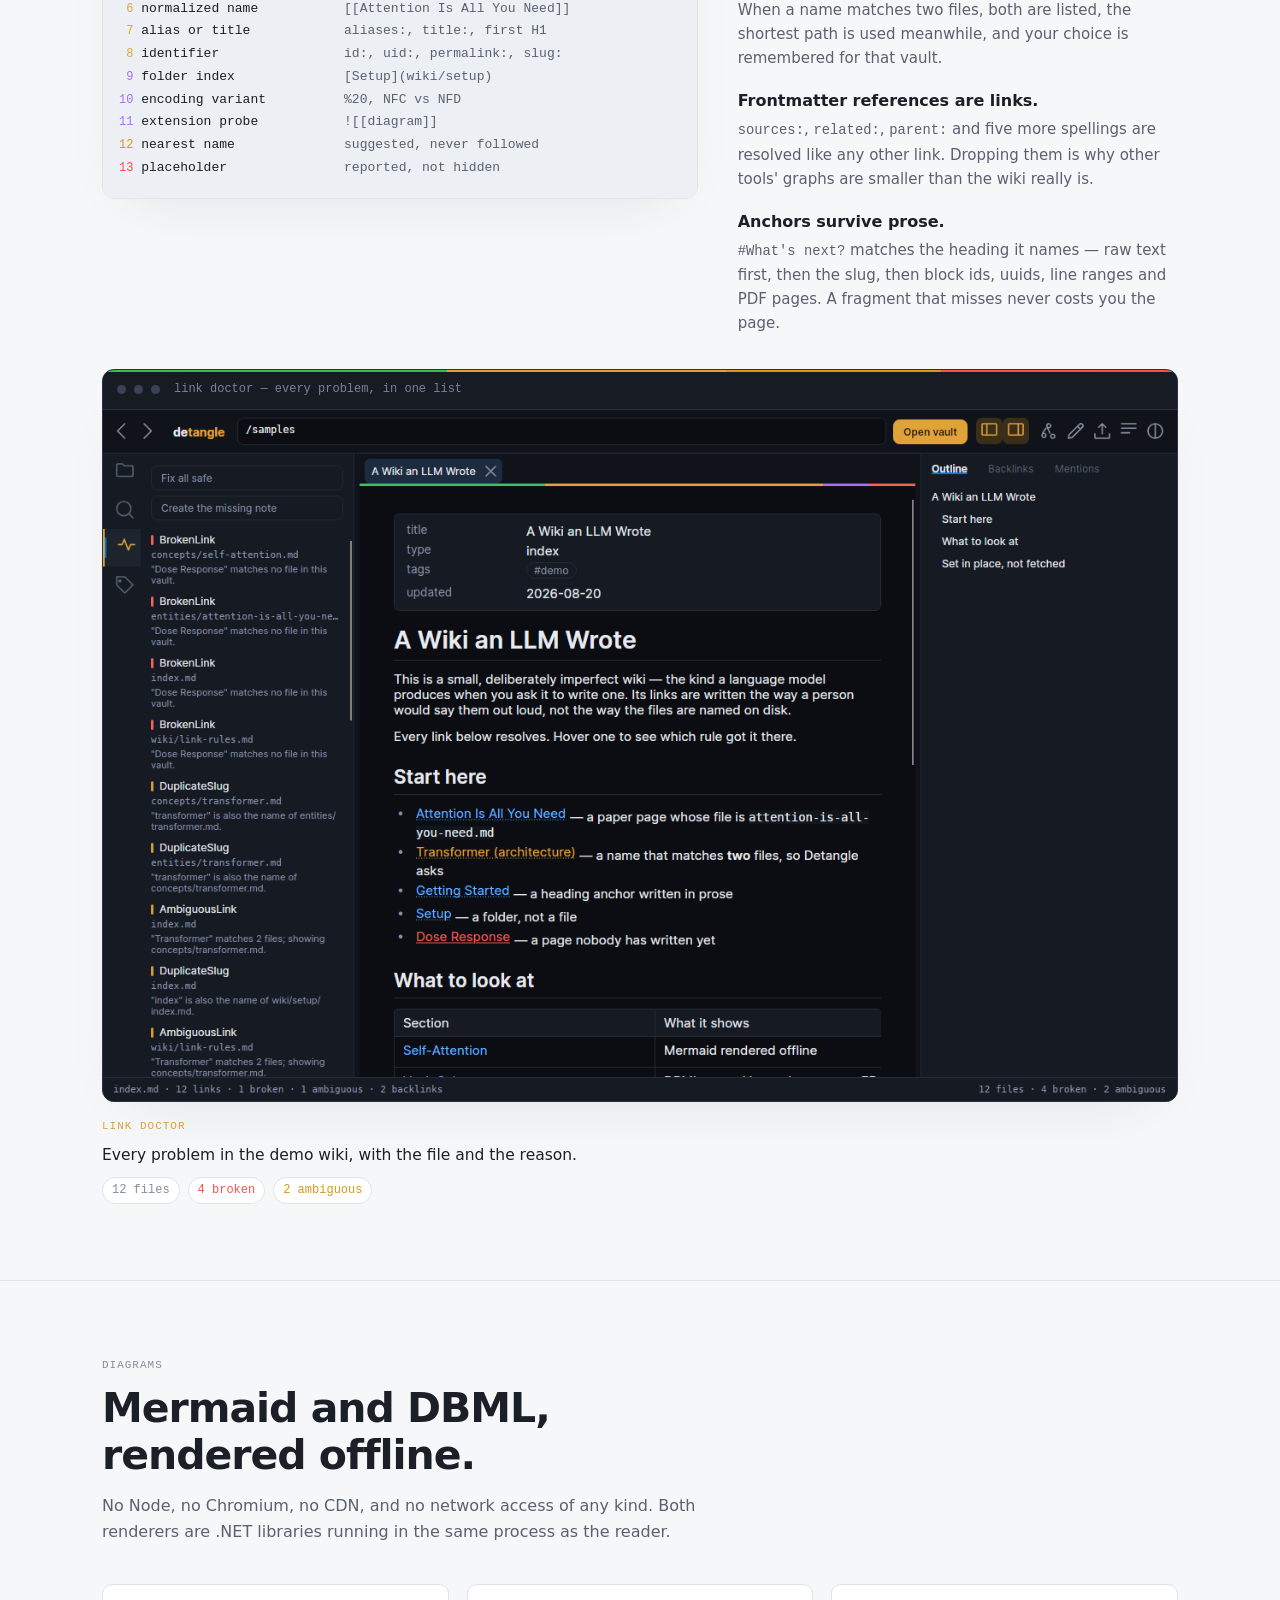
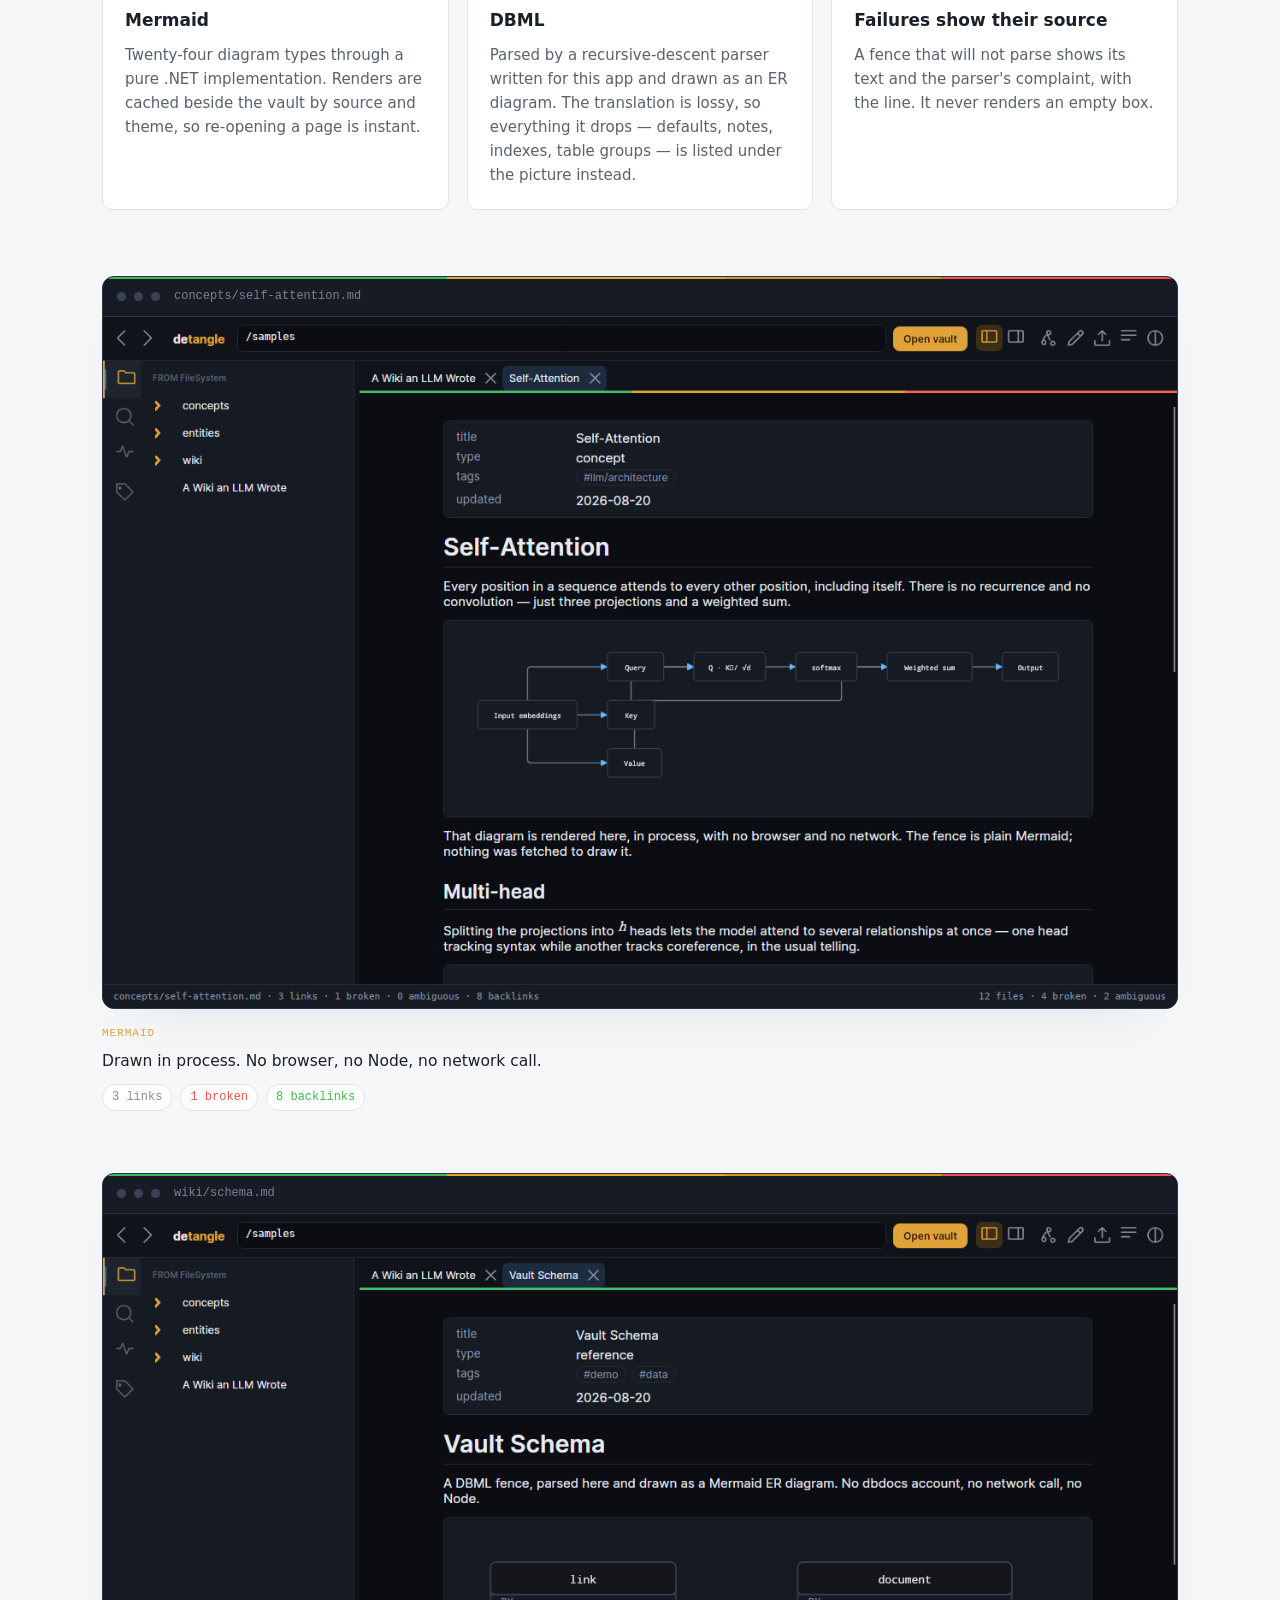
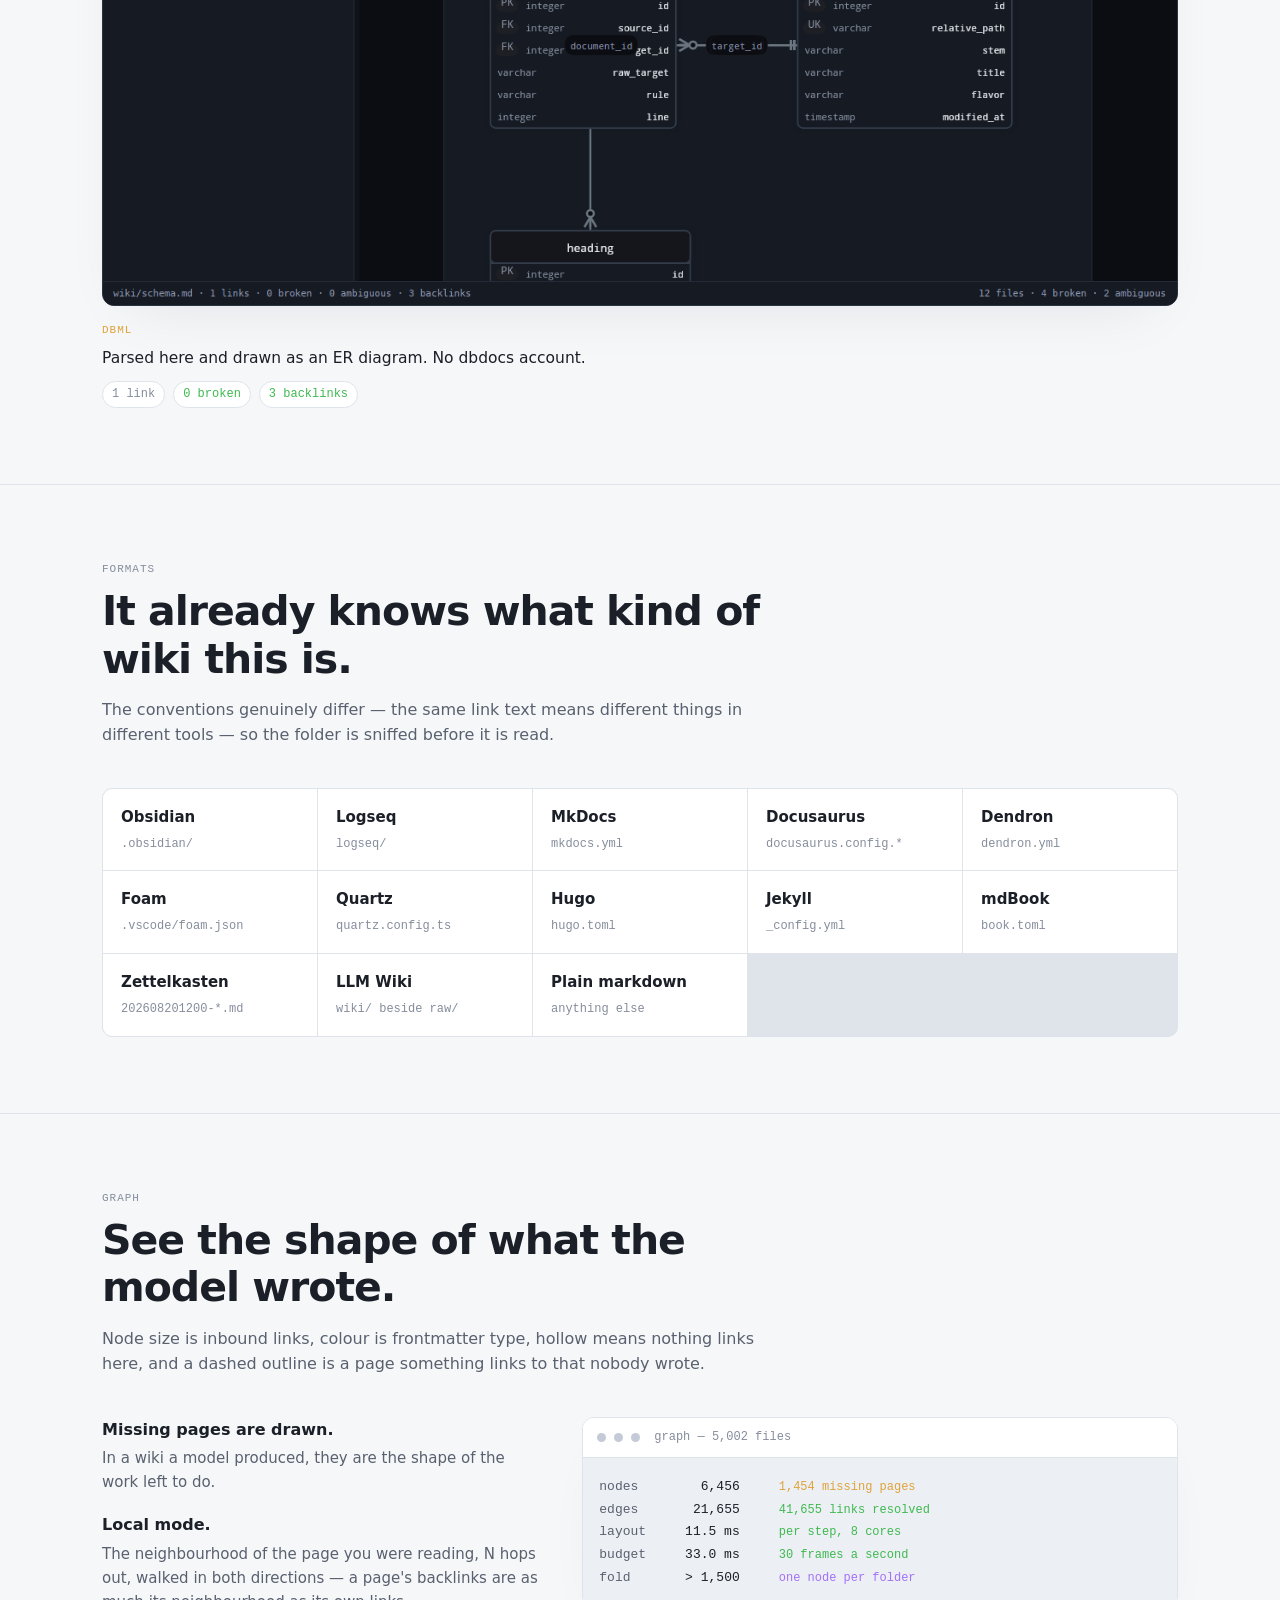
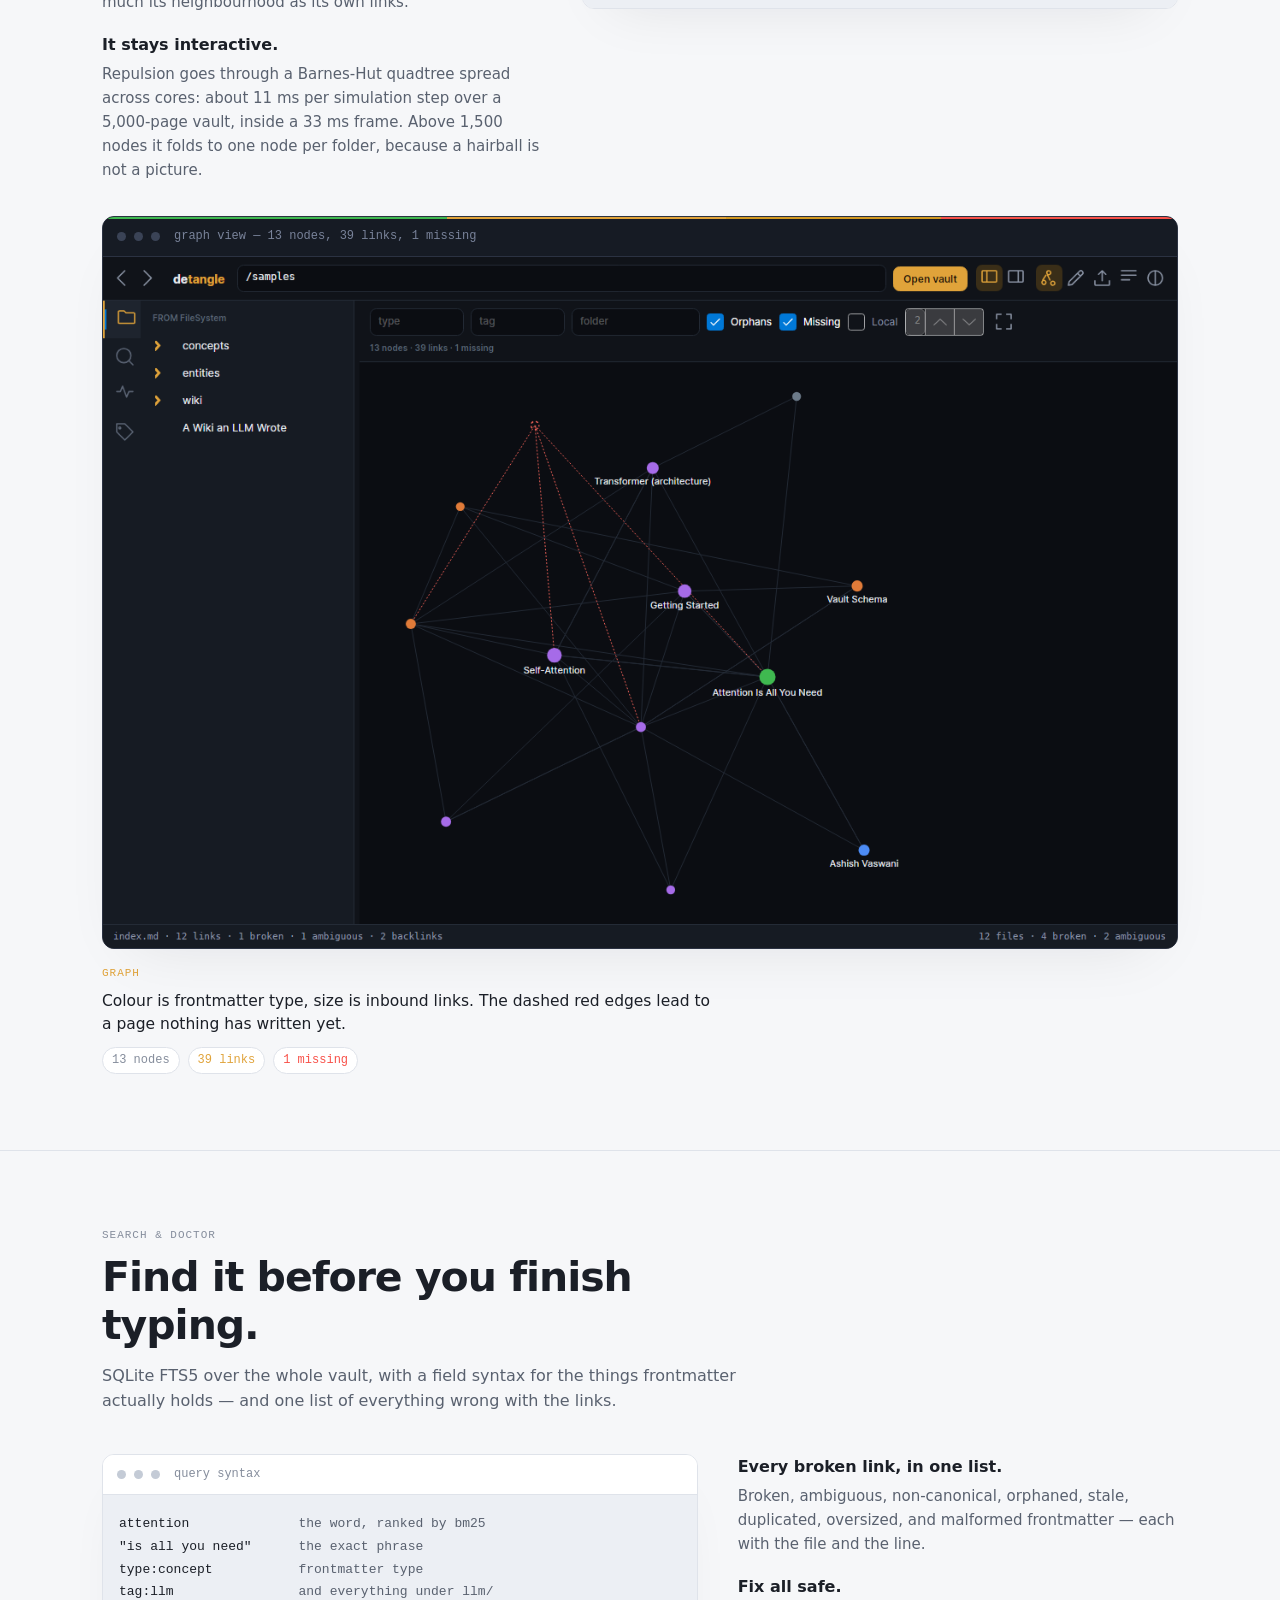
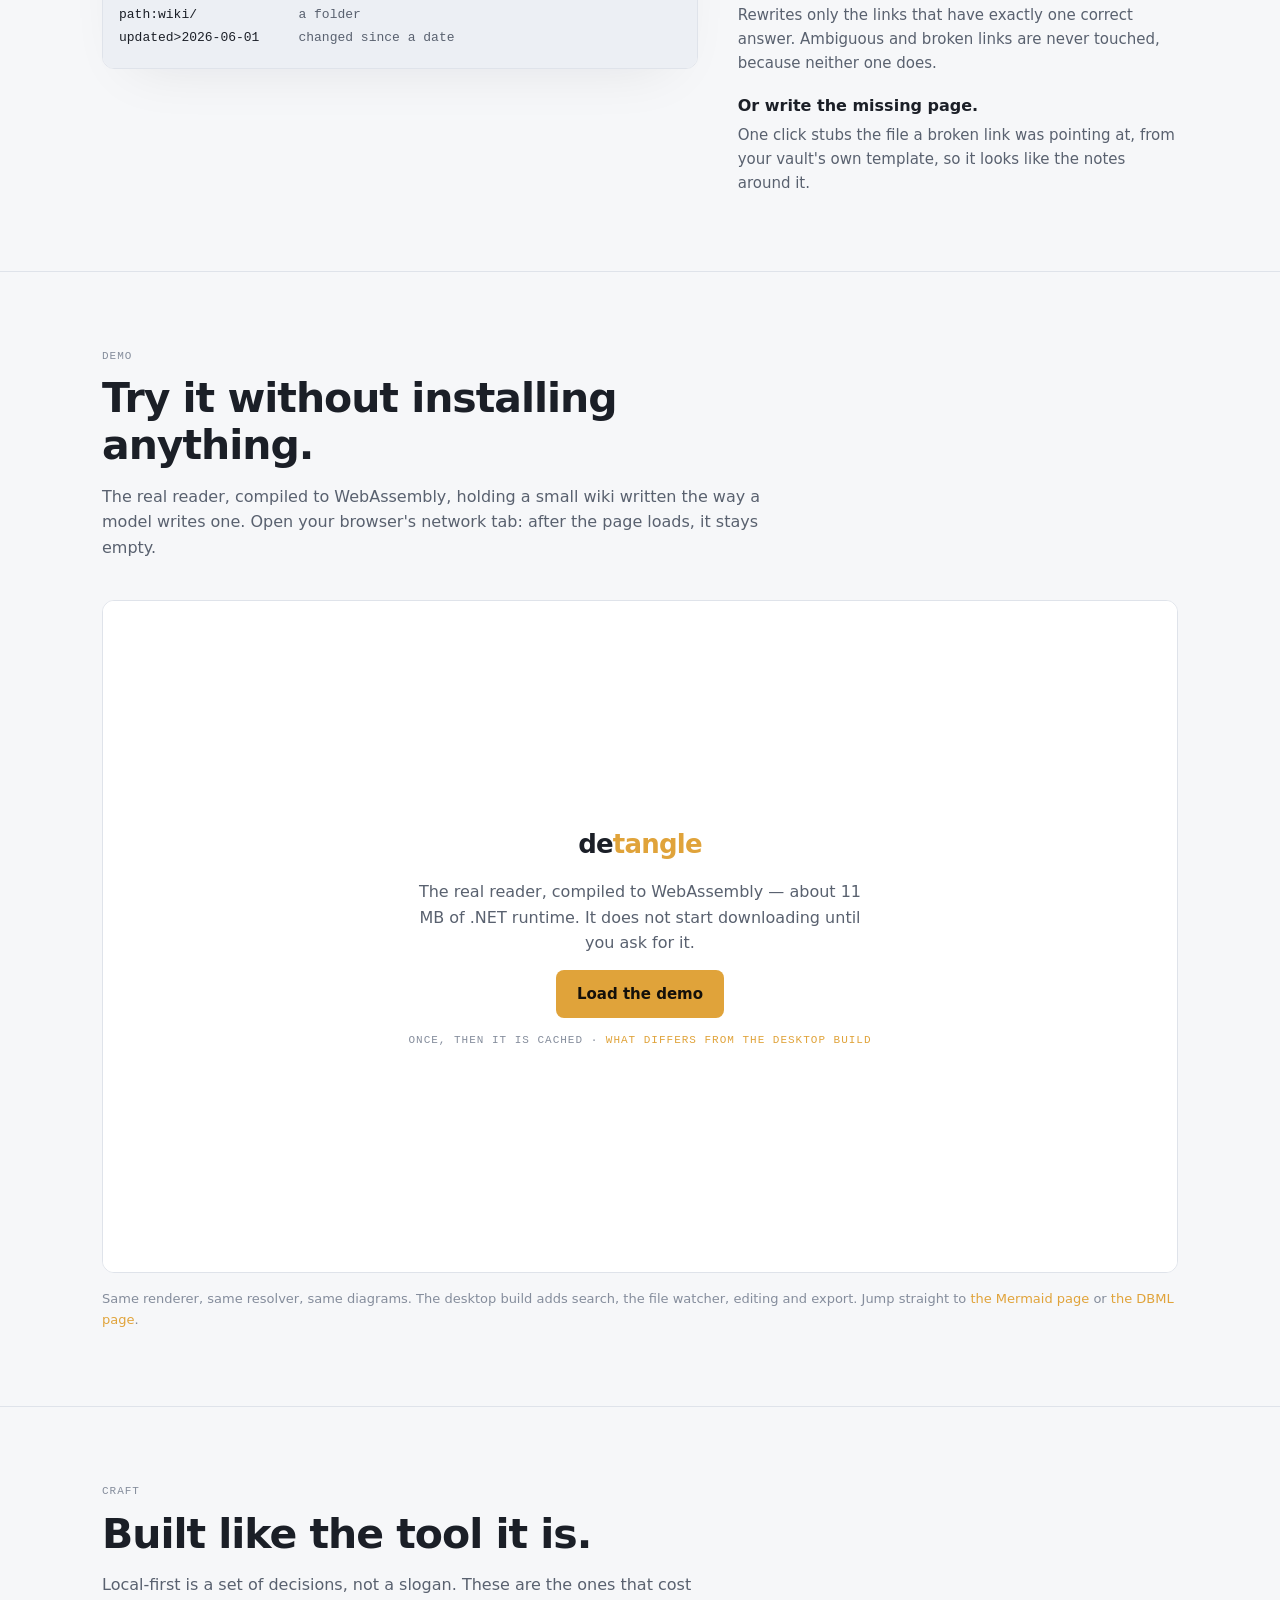
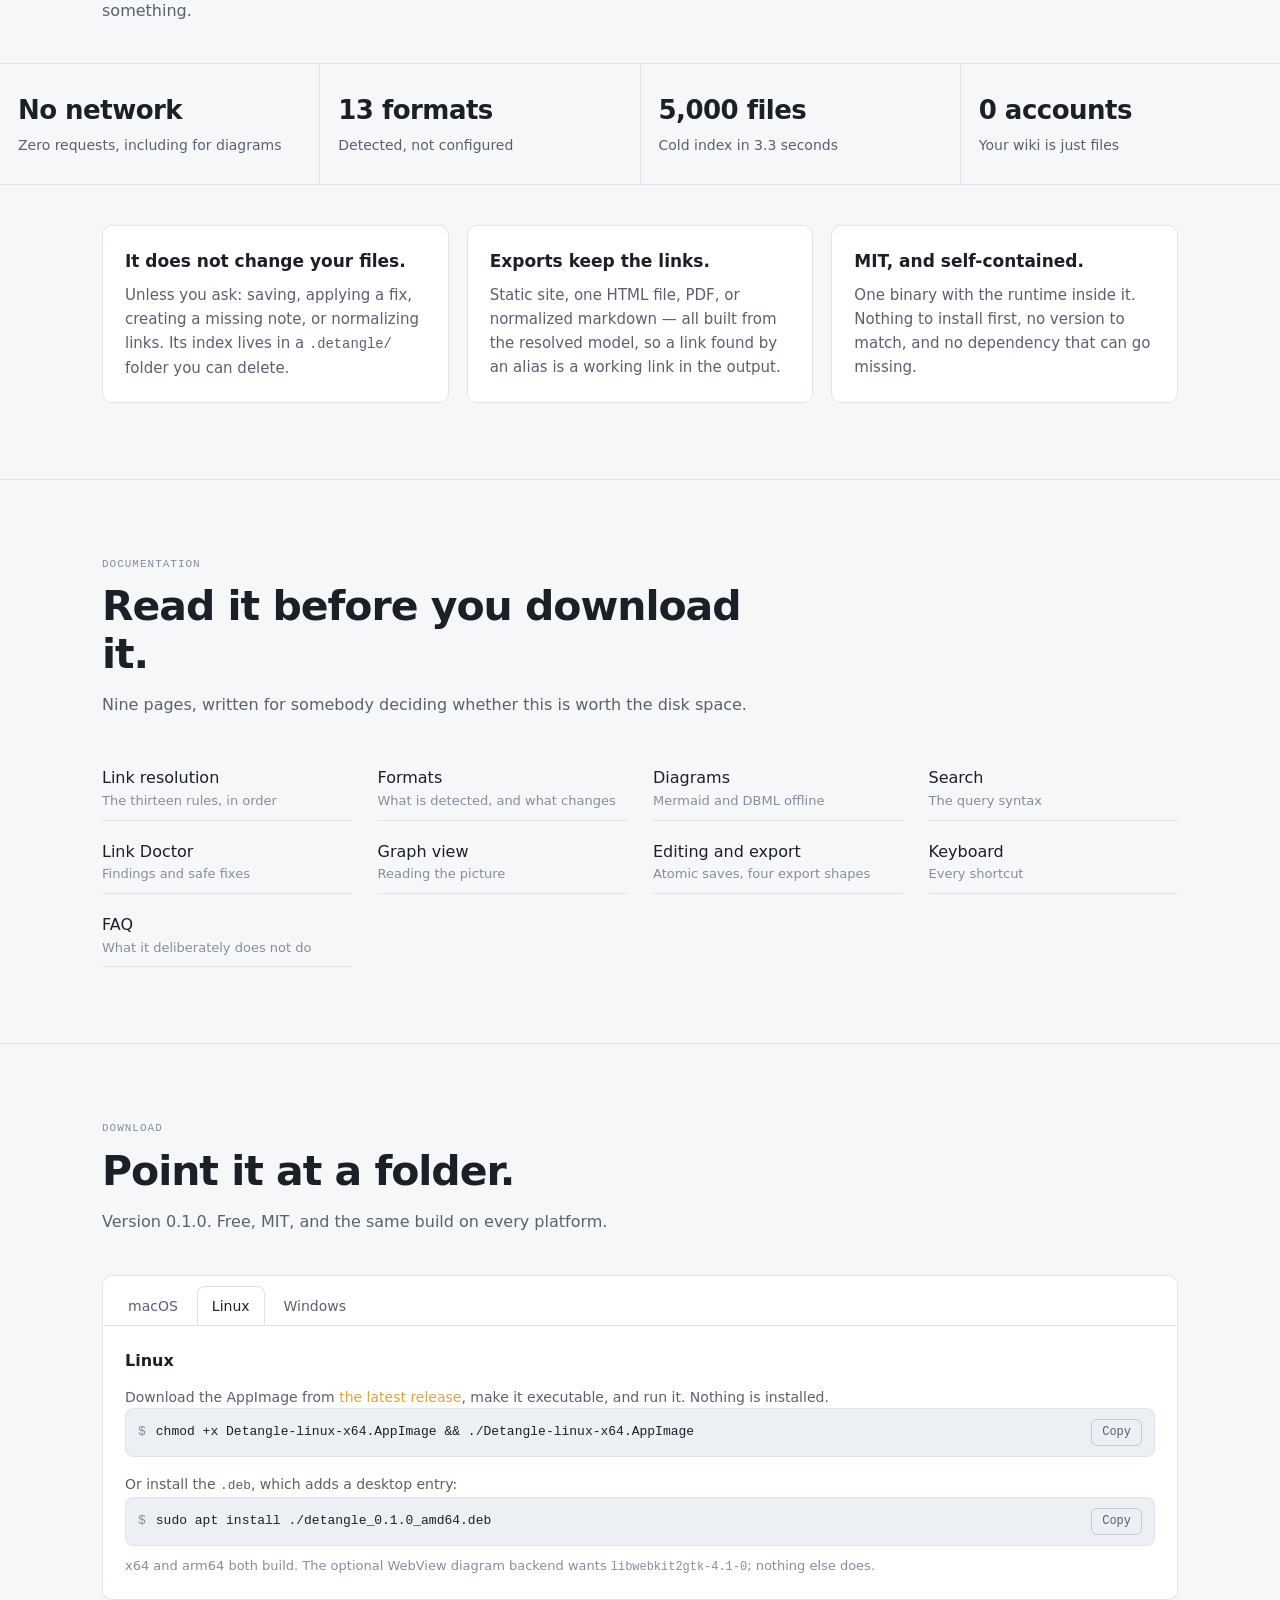
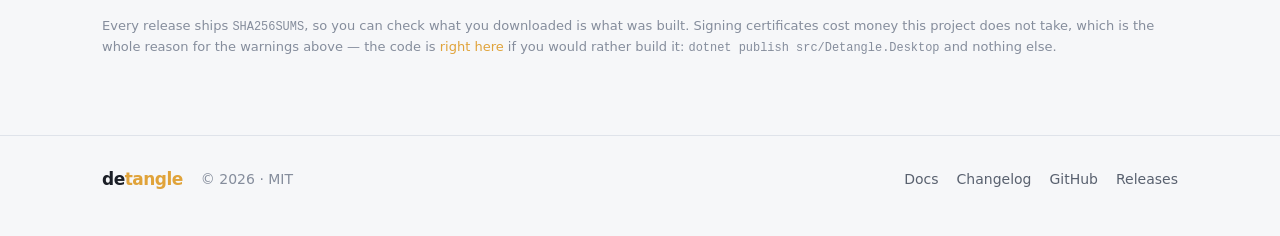
==== commit 4f52719f: "fix: say what the browser build cannot do instead of ignoring the request Exporting a static site fr" ====
--- a/site/index.html
+++ b/site/index.html
@@ -417,7 +417,10 @@
           not start downloading until you ask for it.
         </p>
         <a class="button primary" id="demo-start" href="demo/">Load the demo</a>
-        <p class="demo-poster-micro">Once, then it is cached</p>
+        <p class="demo-poster-micro">
+          Once, then it is cached · <a href="demo/?page=wiki/getting-started">what differs
+          from the desktop build</a>
+        </p>
       </div>
     </div>
     <p class="micro">
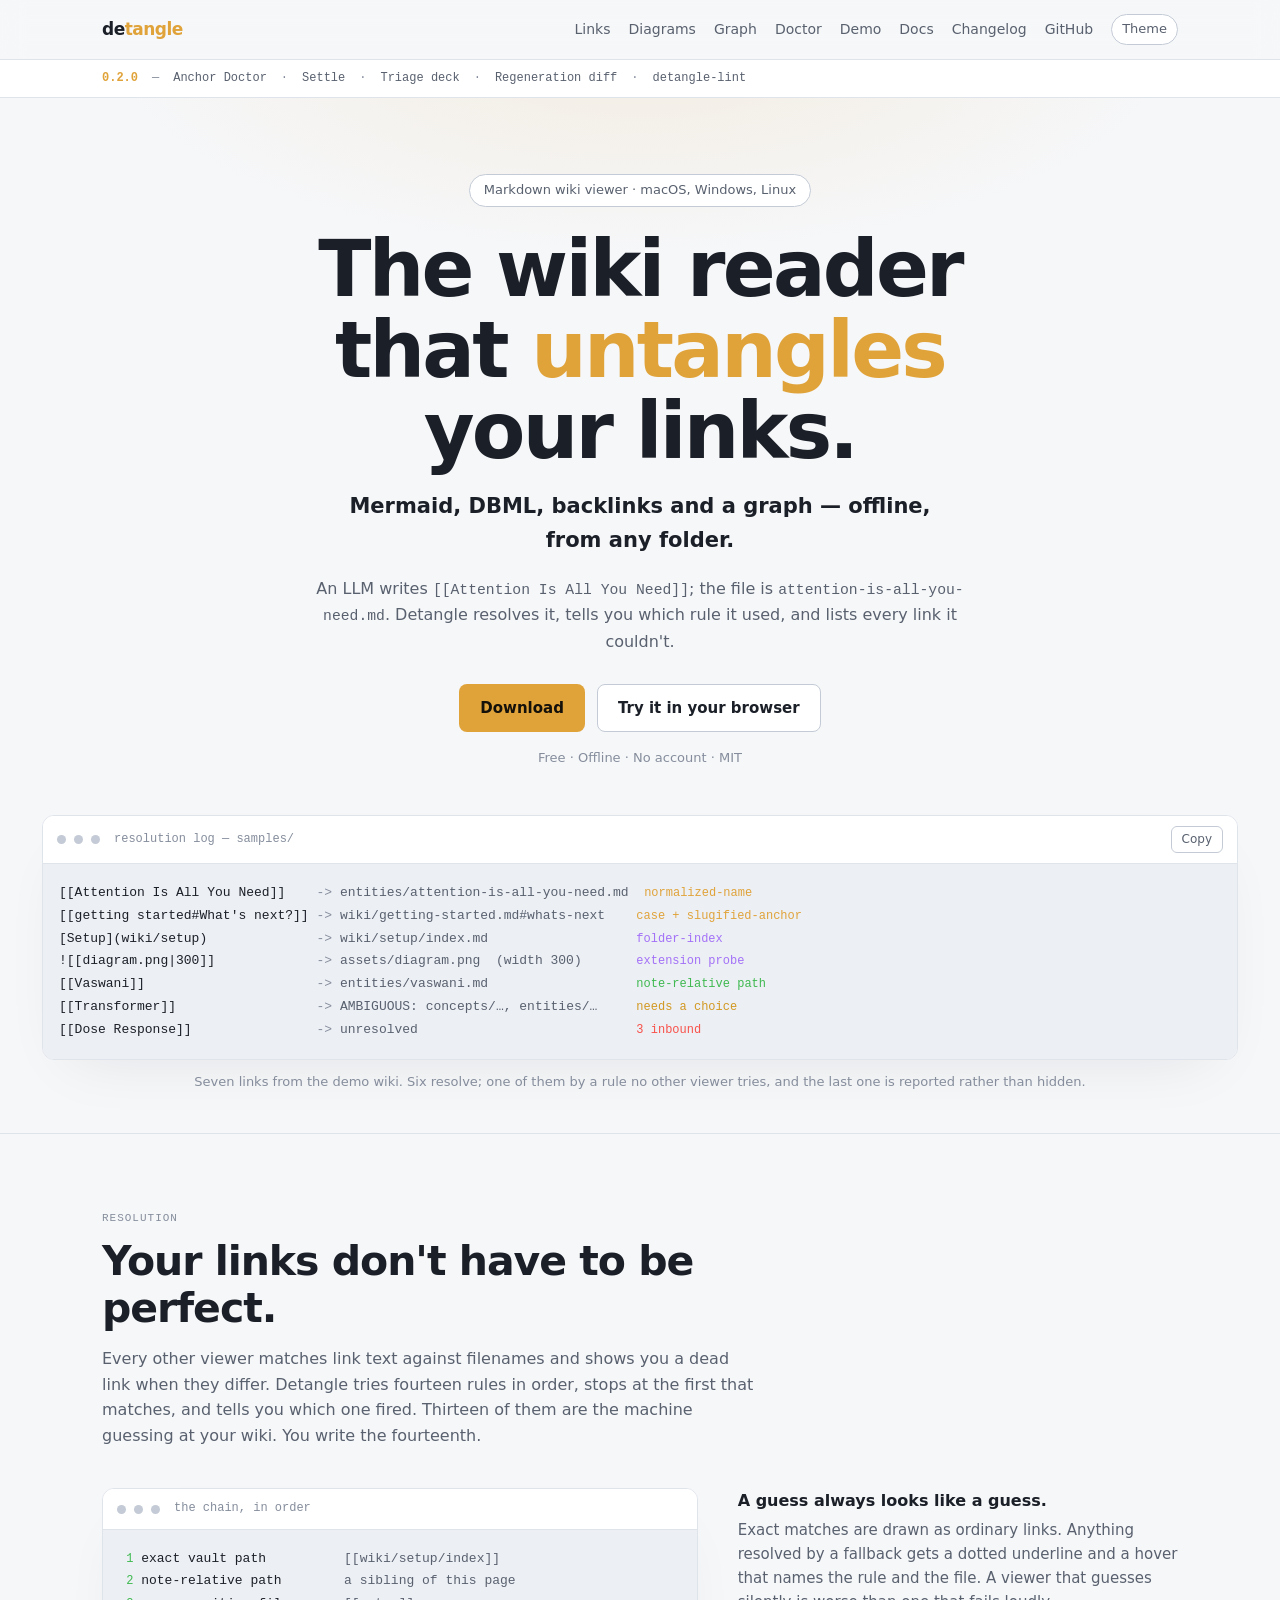
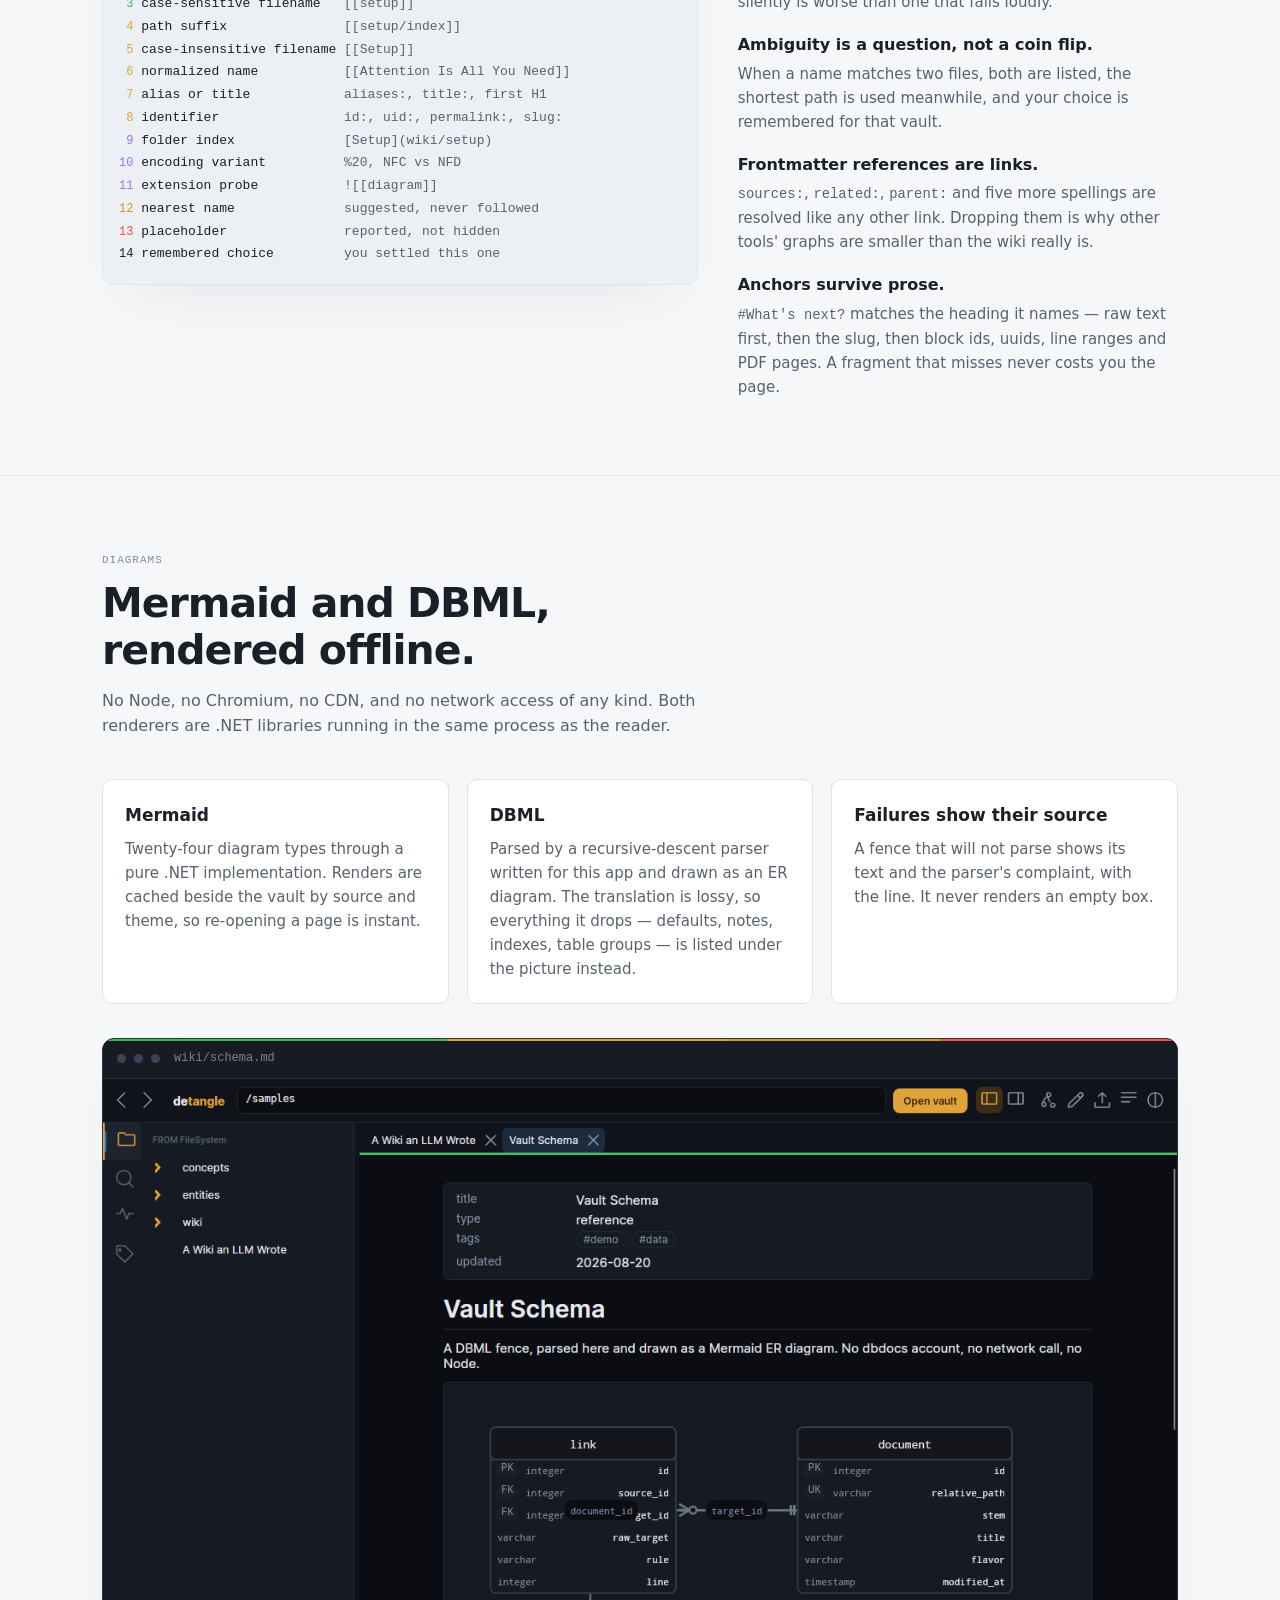
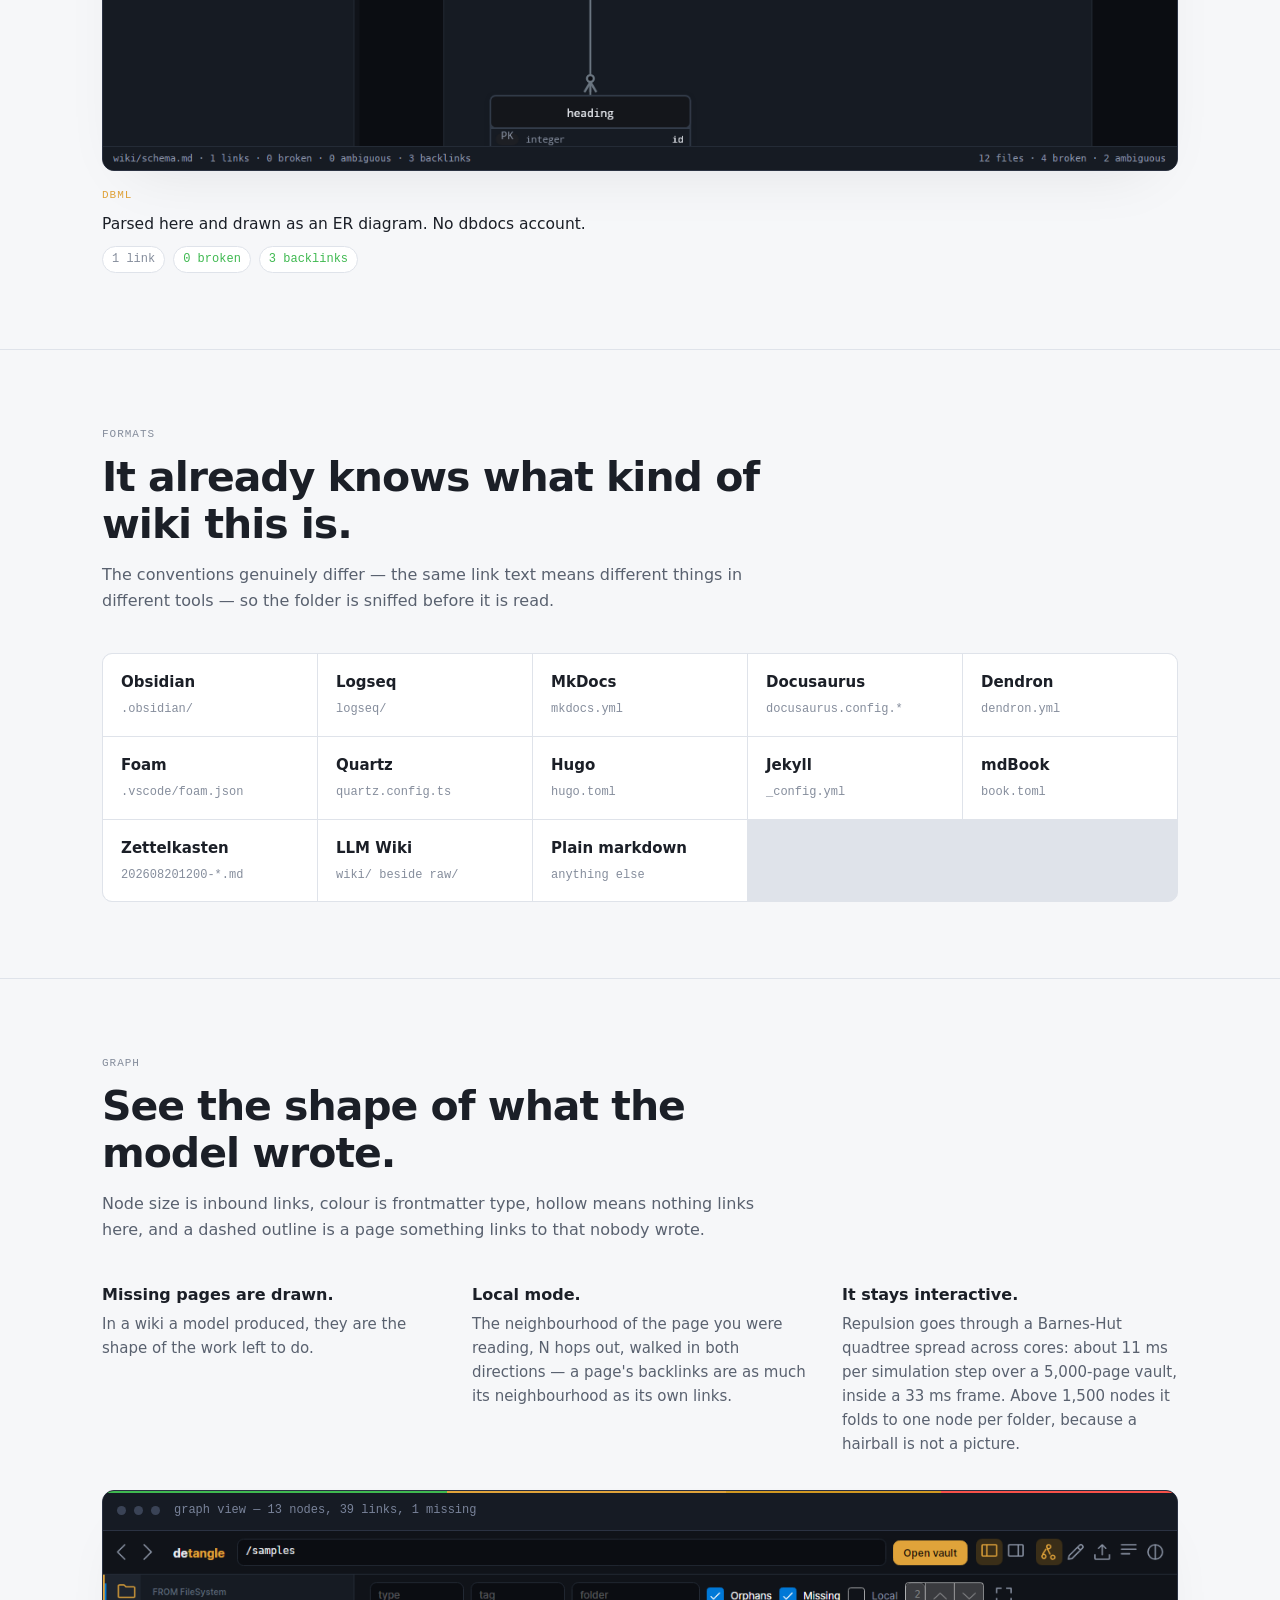
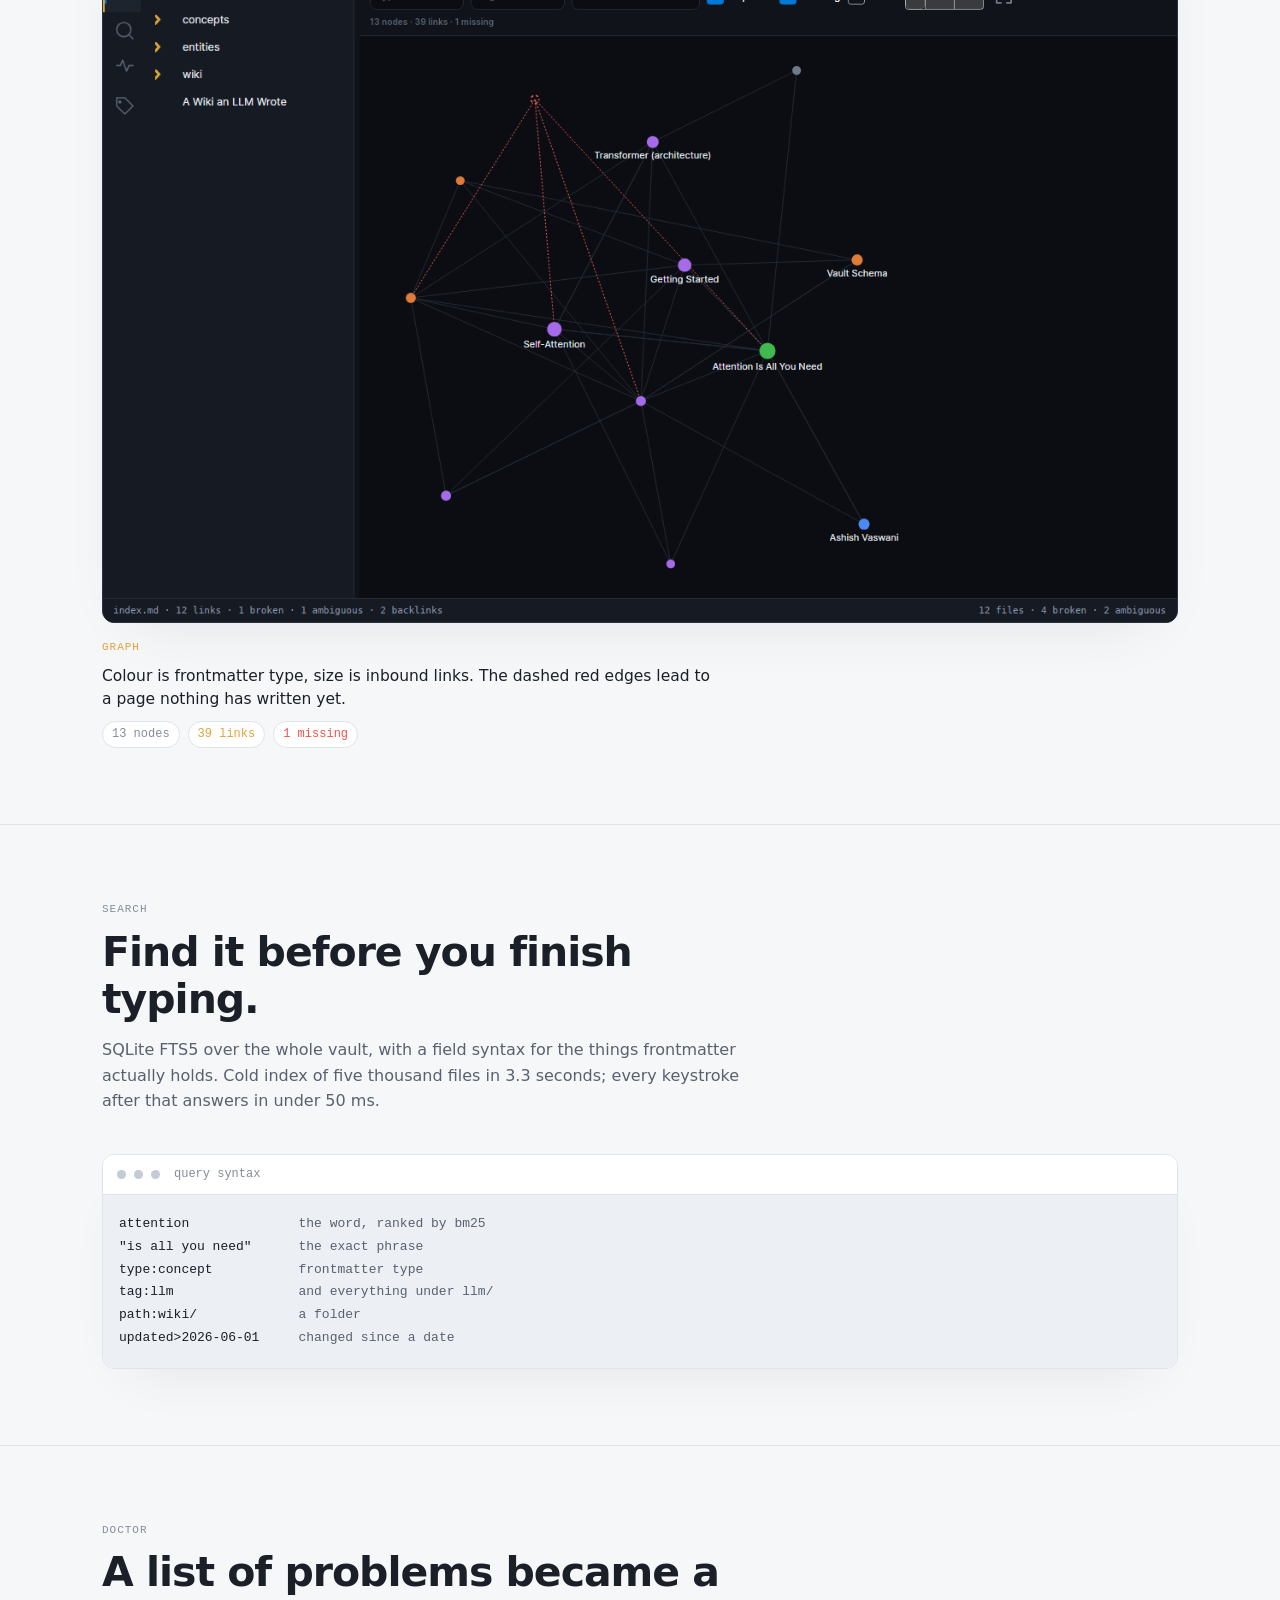
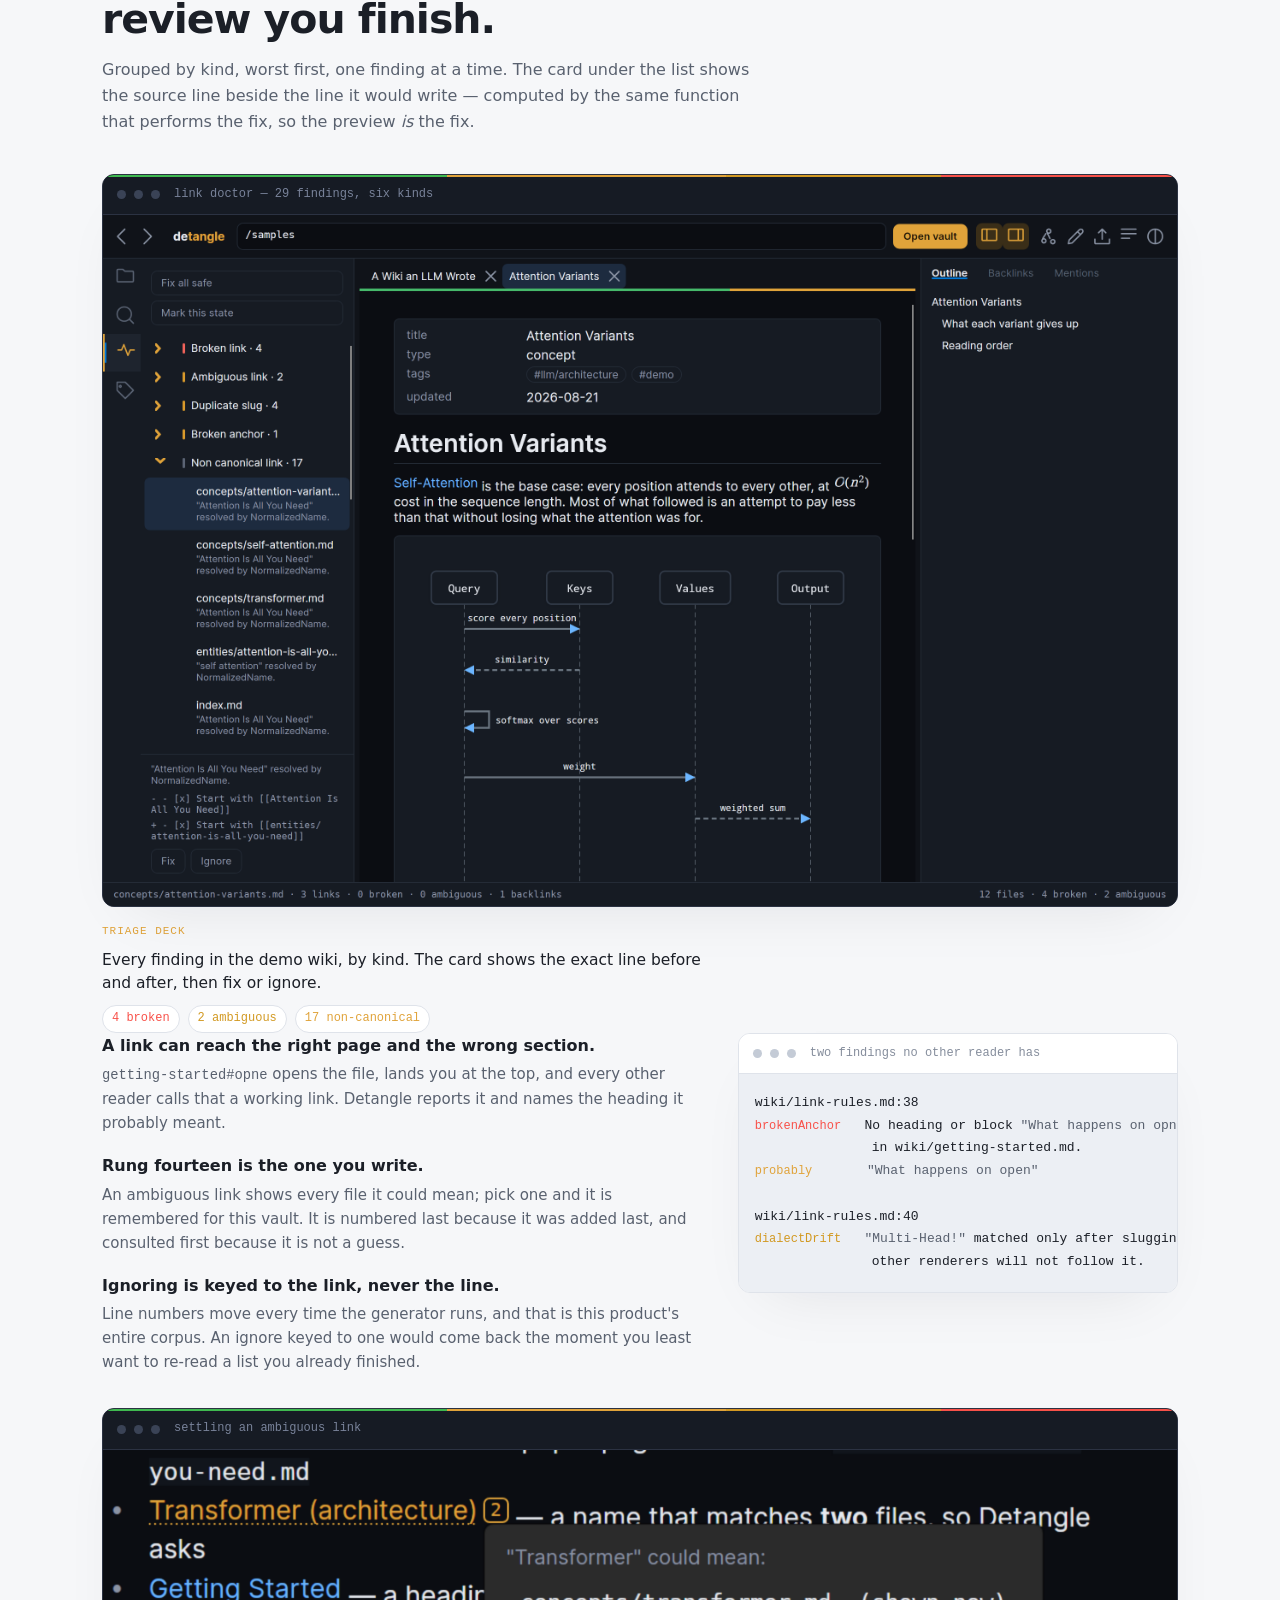
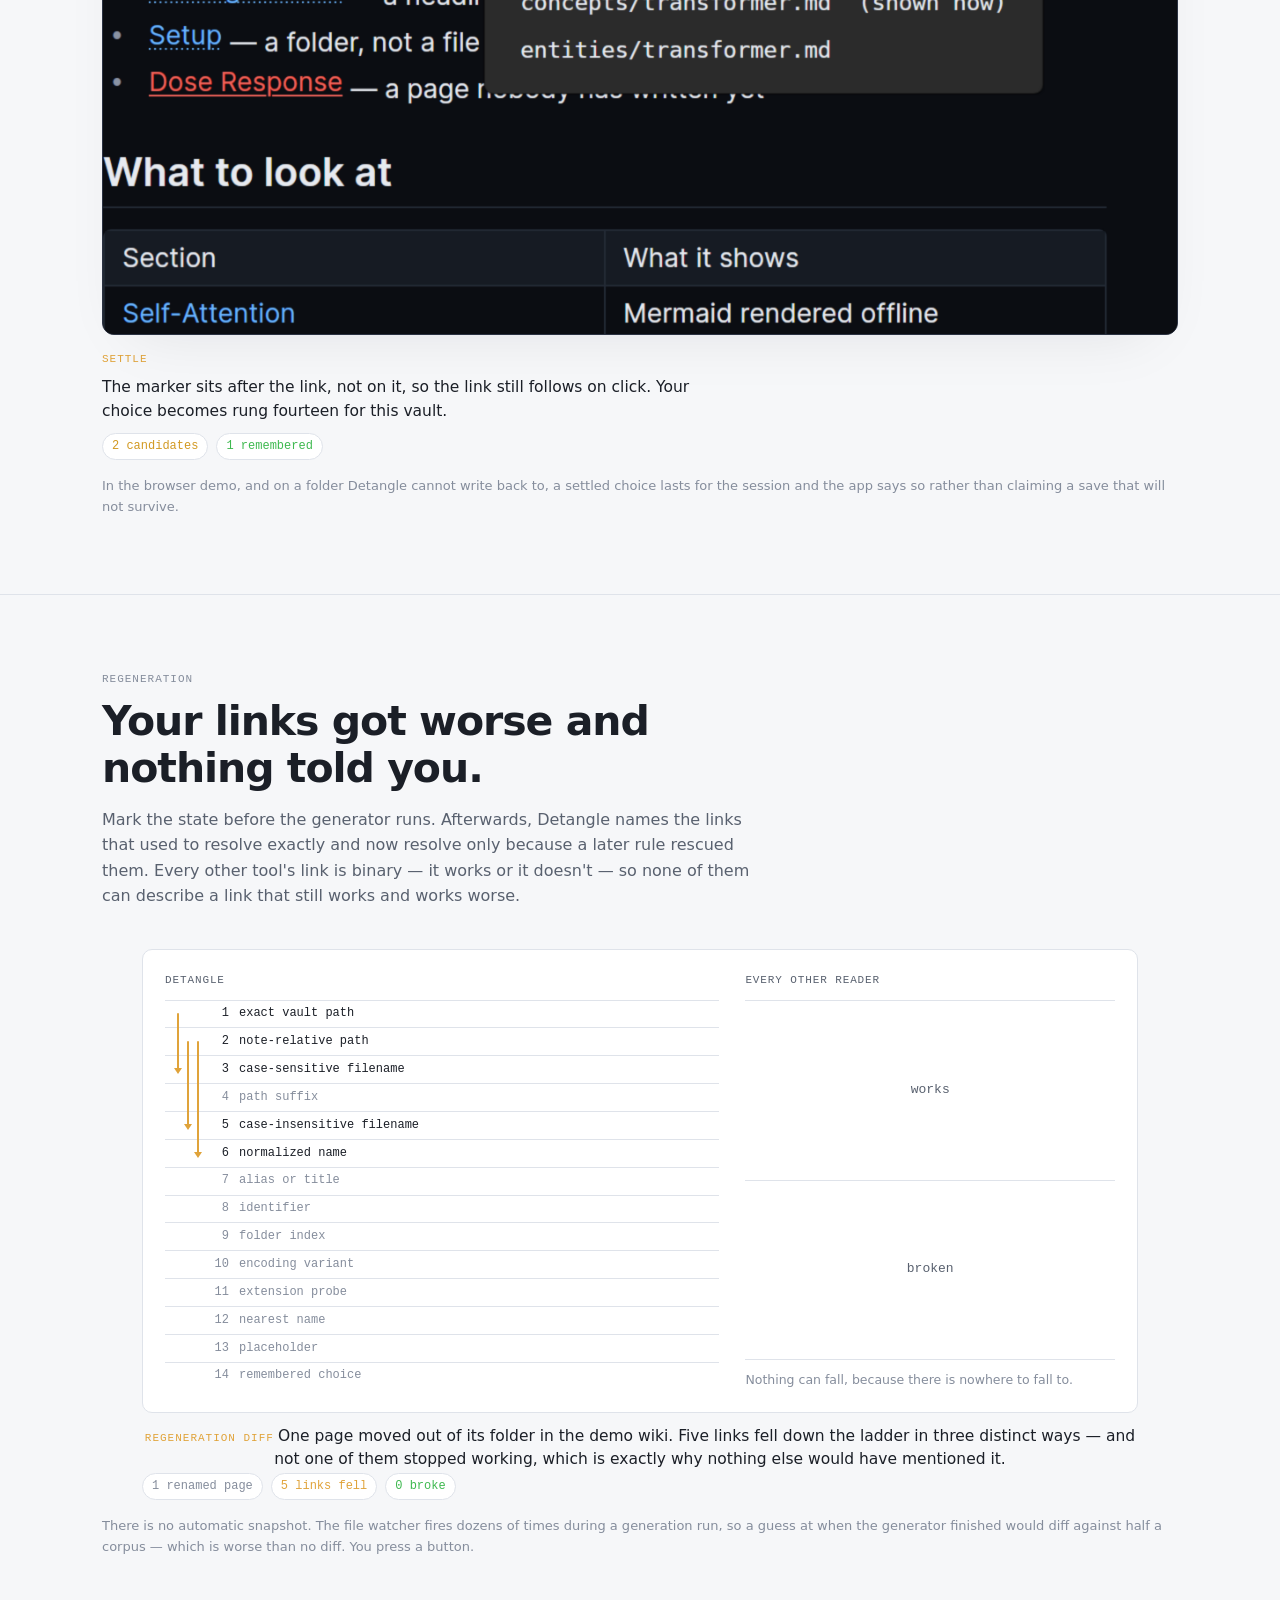
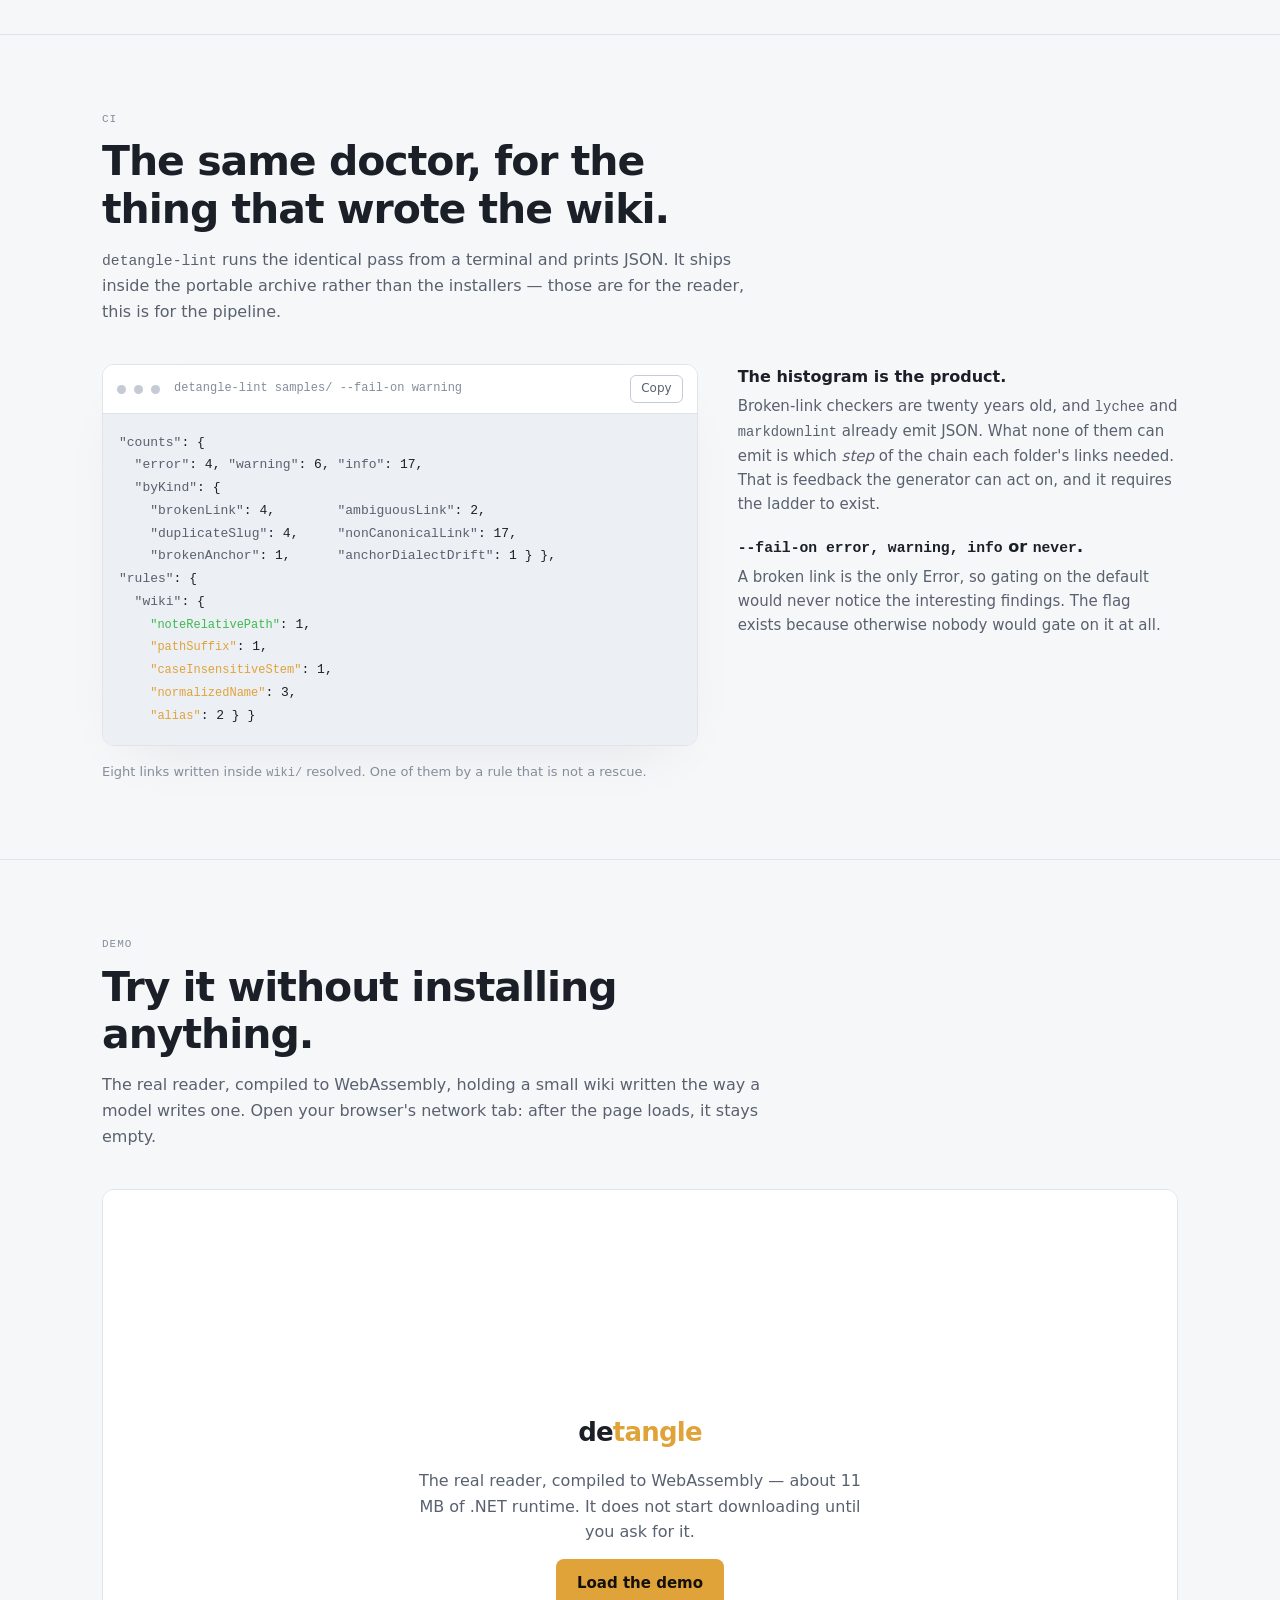
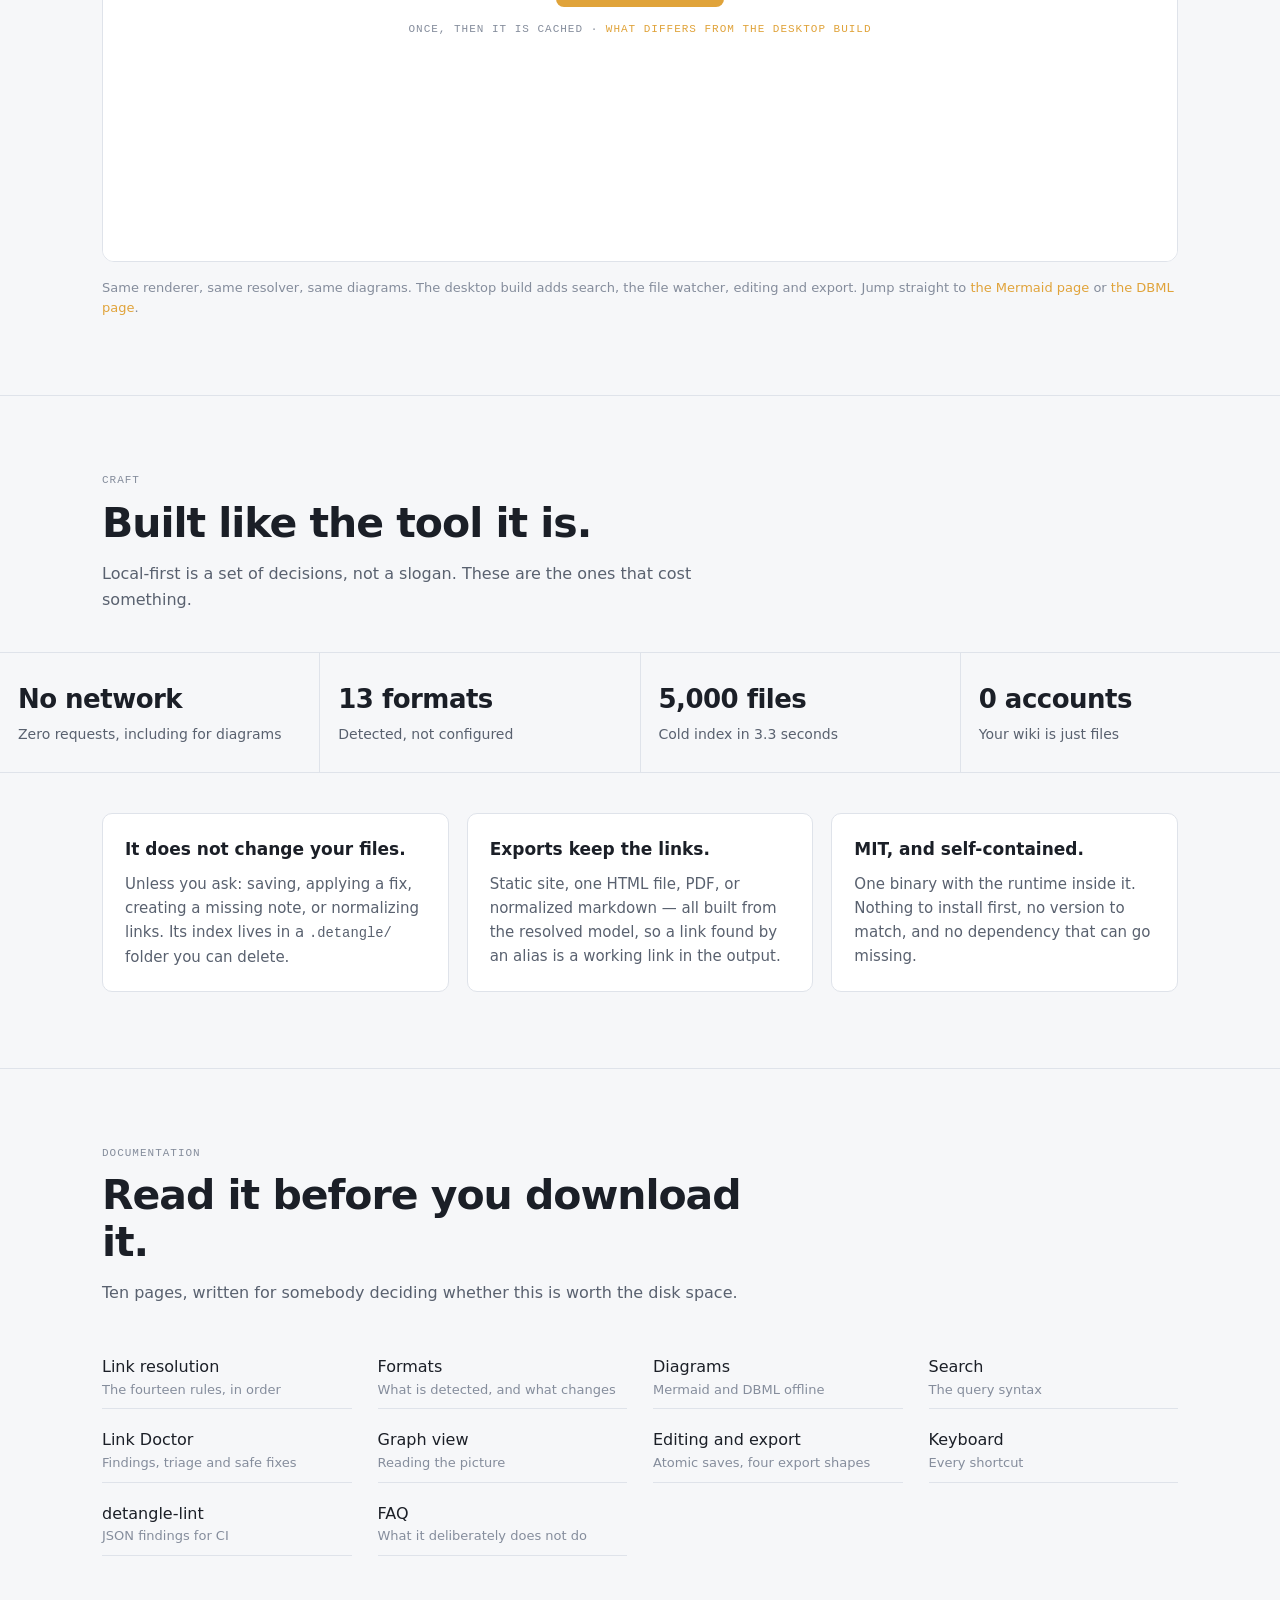
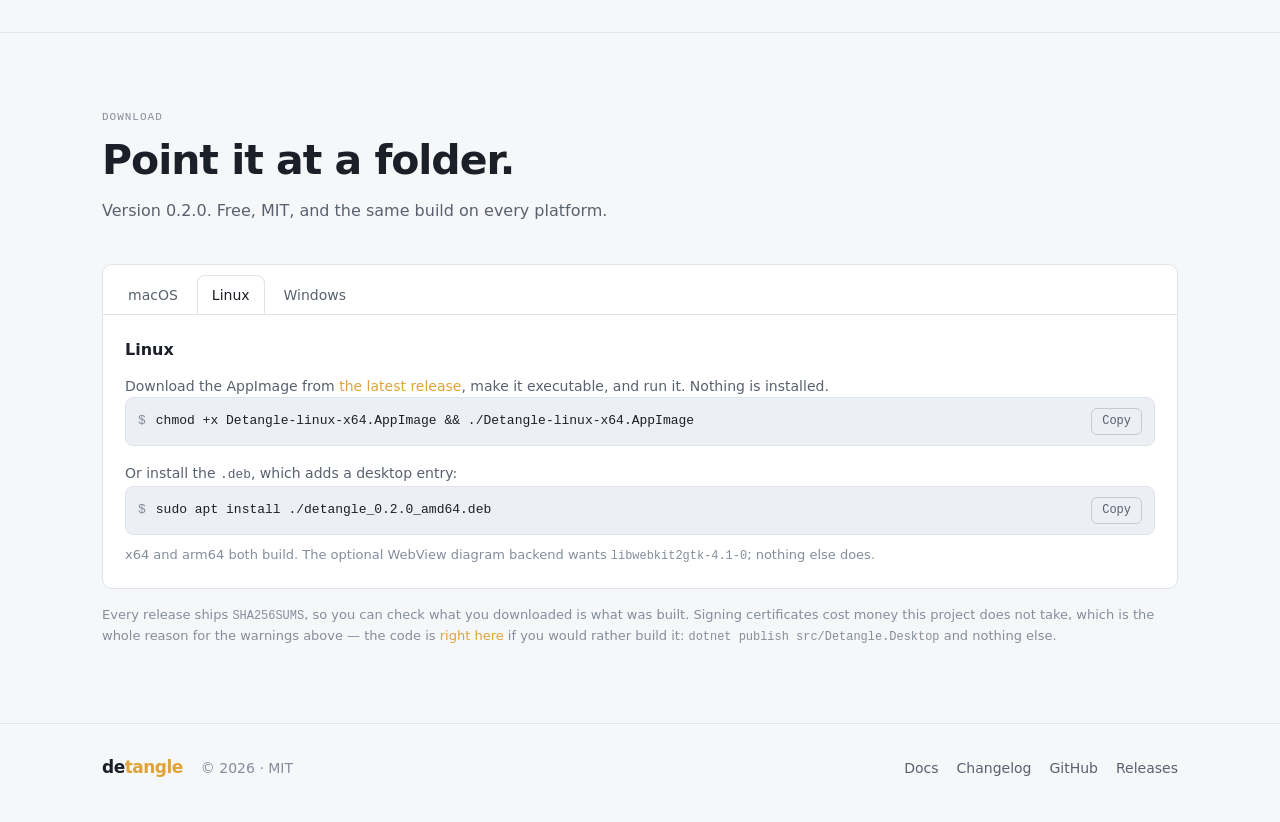
==== commit 0fac6a4b: "docs: show what 0.2.0 does on the website The site said nothing about any of the five features. It s" ====
--- a/site/index.html
+++ b/site/index.html
@@ -4,7 +4,7 @@
 <meta charset="utf-8" />
 <meta name="viewport" content="width=device-width, initial-scale=1" />
 <title>Detangle — the wiki reader that untangles your links</title>
-<meta name="description" content="A markdown wiki viewer that resolves the links your generator got wrong. Mermaid, DBML, backlinks and a graph — offline, from any folder. macOS, Windows, Linux. MIT." />
+<meta name="description" content="A markdown wiki viewer that resolves the links your generator got wrong, says which rule it used, and tells you when a link that still works has started working worse. Offline, from any folder. macOS, Windows, Linux. MIT." />
 <link rel="canonical" href="https://detangle.dev/" />
 <meta property="og:title" content="Detangle — read the wiki the model actually wrote" />
 <meta property="og:description" content="An LLM writes [[Attention Is All You Need]]; the file is attention-is-all-you-need.md. Detangle resolves it, tells you which rule it used, and lists every link it couldn't." />
@@ -29,8 +29,8 @@
     <nav>
       <a href="#links">Links</a>
       <a href="#diagrams">Diagrams</a>
-      <a href="#formats">Formats</a>
       <a href="#graph">Graph</a>
+      <a href="#doctor">Doctor</a>
       <a class="persist" href="#demo">Demo</a>
       <a class="persist" href="docs/">Docs</a>
       <a class="persist" href="changelog.html">Changelog</a>
@@ -39,6 +39,26 @@
     </nav>
   </div>
 </header>
+
+<!--
+  What is new, delivered as navigation rather than as an announcement. Naming five things
+  precisely and letting the reader count them does more than any adjective would.
+-->
+<div class="release-rail">
+  <div class="wrap">
+    <a class="ver" href="changelog.html">0.2.0</a>
+    <span class="sep">&mdash;</span>
+    <a href="#doctor">Anchor Doctor</a>
+    <span class="sep">&middot;</span>
+    <a href="#doctor">Settle</a>
+    <span class="sep">&middot;</span>
+    <a href="#doctor">Triage deck</a>
+    <span class="sep">&middot;</span>
+    <a href="#change">Regeneration diff</a>
+    <span class="sep">&middot;</span>
+    <a href="#lint">detangle-lint</a>
+  </div>
+</div>
 
 <main>
 
@@ -88,8 +108,9 @@
       <h2>Your links don't have to be perfect.</h2>
       <p>
         Every other viewer matches link text against filenames and shows you a dead link
-        when they differ. Detangle tries thirteen rules in order, stops at the first that
-        matches, and tells you which one fired.
+        when they differ. Detangle tries fourteen rules in order, stops at the first that
+        matches, and tells you which one fired. Thirteen of them are the machine guessing
+        at your wiki. You write the fourteenth.
       </p>
     </div>
 
@@ -111,7 +132,8 @@
 <span class="rule heuristic">10</span> encoding variant          <span class="dst">%20, NFC vs NFD</span>
 <span class="rule heuristic">11</span> extension probe           <span class="dst">![[diagram]]</span>
 <span class="rule ambiguous">12</span> nearest name              <span class="dst">suggested, never followed</span>
-<span class="rule unresolved">13</span> placeholder               <span class="dst">reported, not hidden</span></pre>
+<span class="rule unresolved">13</span> placeholder               <span class="dst">reported, not hidden</span>
+<span class="rule settled">14</span> remembered choice         <span class="dst">you settled this one</span></pre>
       </div>
 
       <ul class="points">
@@ -148,25 +170,6 @@
         </li>
       </ul>
     </div>
-        <figure class="shot inset">
-        <div class="window">
-          <div class="chrome">
-            <span class="dot"></span><span class="dot"></span><span class="dot"></span>
-            <span class="title">link doctor — every problem, in one list</span>
-          </div>
-          <img src="images/doctor.png" width="1256" height="808" loading="lazy"
-               alt="Detangle's Link Doctor panel listing broken links, ambiguous names and duplicate slugs" />
-        </div>
-        <figcaption>
-          <span class="reading-label">Link Doctor</span>
-          <span class="reading-line">Every problem in the demo wiki, with the file and the reason.</span>
-          <span class="readings">
-            <span class="reading">12 files</span>
-            <span class="reading unresolved">4 broken</span>
-            <span class="reading ambiguous">2 ambiguous</span>
-          </span>
-        </figcaption>
-      </figure>
 </div>
 </section>
 
@@ -205,27 +208,7 @@
         </p>
       </div>
     </div>
-        <div class="shots">
-      <figure class="shot inset">
-        <div class="window">
-          <div class="chrome">
-            <span class="dot"></span><span class="dot"></span><span class="dot"></span>
-            <span class="title">concepts/self-attention.md</span>
-          </div>
-          <img src="images/mermaid.png" width="1256" height="808" loading="lazy"
-               alt="A Mermaid flowchart rendered inside Detangle" />
-        </div>
-        <figcaption>
-          <span class="reading-label">Mermaid</span>
-          <span class="reading-line">Drawn in process. No browser, no Node, no network call.</span>
-          <span class="readings">
-            <span class="reading">3 links</span>
-            <span class="reading unresolved">1 broken</span>
-            <span class="reading exact">8 backlinks</span>
-          </span>
-        </figcaption>
-      </figure>
-      <figure class="shot inset">
+        <figure class="shot inset">
         <div class="window">
           <div class="chrome">
             <span class="dot"></span><span class="dot"></span><span class="dot"></span>
@@ -244,7 +227,6 @@
           </span>
         </figcaption>
       </figure>
-      </div>
 </div>
 </section>
 
@@ -288,8 +270,7 @@
       </p>
     </div>
 
-    <div class="split reverse">
-      <ul class="points">
+      <ul class="points wide">
         <li>
           <h3>Missing pages are drawn.</h3>
           <p>In a wiki a model produced, they are the shape of the work left to do.</p>
@@ -311,19 +292,7 @@
         </li>
       </ul>
 
-      <div class="window">
-        <div class="chrome">
-          <span class="dot"></span><span class="dot"></span><span class="dot"></span>
-          <span class="title">graph — 5,002 files</span>
-        </div>
-<pre class="log"><span class="dst">nodes</span>        6,456     <span class="rule normalized">1,454 missing pages</span>
-<span class="dst">edges</span>       21,655     <span class="rule exact">41,655 links resolved</span>
-<span class="dst">layout</span>     11.5 ms     <span class="rule exact">per step, 8 cores</span>
-<span class="dst">budget</span>     33.0 ms     <span class="rule exact">30 frames a second</span>
-<span class="dst">fold</span>       &gt; 1,500     <span class="rule heuristic">one node per folder</span></pre>
-      </div>
-    </div>
-        <figure class="shot inset">
+      <figure class="shot inset">
         <div class="window">
           <div class="chrome">
             <span class="dot"></span><span class="dot"></span><span class="dot"></span>
@@ -348,52 +317,261 @@
 <section id="search">
   <div class="wrap">
     <div class="section-head">
-      <span class="label">Search &amp; Doctor</span>
+      <span class="label">Search</span>
       <h2>Find it before you finish typing.</h2>
       <p>
         SQLite FTS5 over the whole vault, with a field syntax for the things frontmatter
-        actually holds — and one list of everything wrong with the links.
-      </p>
-    </div>
-
-    <div class="split">
-      <div class="window">
-        <div class="chrome">
-          <span class="dot"></span><span class="dot"></span><span class="dot"></span>
-          <span class="title">query syntax</span>
-        </div>
+        actually holds. Cold index of five thousand files in 3.3 seconds; every keystroke
+        after that answers in under 50 ms.
+      </p>
+    </div>
+
+    <div class="window">
+      <div class="chrome">
+        <span class="dot"></span><span class="dot"></span><span class="dot"></span>
+        <span class="title">query syntax</span>
+      </div>
 <pre class="log"><span class="src">attention</span>              <span class="dst">the word, ranked by bm25</span>
 <span class="src">"is all you need"</span>      <span class="dst">the exact phrase</span>
 <span class="src">type:concept</span>           <span class="dst">frontmatter type</span>
 <span class="src">tag:llm</span>                <span class="dst">and everything under llm/</span>
 <span class="src">path:wiki/</span>             <span class="dst">a folder</span>
 <span class="src">updated&gt;2026-06-01</span>     <span class="dst">changed since a date</span></pre>
-      </div>
-
+    </div>
+  </div>
+</section>
+
+<section id="doctor">
+  <div class="wrap">
+    <div class="section-head">
+      <span class="label">Doctor</span>
+      <h2>A list of problems became a review you finish.</h2>
+      <p>
+        Grouped by kind, worst first, one finding at a time. The card under the list shows
+        the source line beside the line it would write — computed by the same function that
+        performs the fix, so the preview <em>is</em> the fix.
+      </p>
+    </div>
+
+    <figure class="shot inset">
+      <div class="window">
+        <div class="chrome">
+          <span class="dot"></span><span class="dot"></span><span class="dot"></span>
+          <span class="title">link doctor — 29 findings, six kinds</span>
+        </div>
+        <img src="images/doctor.png" width="1256" height="808" loading="lazy"
+             alt="Detangle's Link Doctor grouped by finding kind, with one finding selected and a before-and-after preview of the line it would rewrite" />
+      </div>
+      <figcaption>
+        <span class="reading-label">Triage deck</span>
+        <span class="reading-line">Every finding in the demo wiki, by kind. The card shows the exact line before and after, then fix or ignore.</span>
+        <span class="readings">
+          <span class="reading unresolved">4 broken</span>
+          <span class="reading ambiguous">2 ambiguous</span>
+          <span class="reading normalized">17 non-canonical</span>
+        </span>
+      </figcaption>
+    </figure>
+
+    <div class="split">
       <ul class="points">
         <li>
-          <h3>Every broken link, in one list.</h3>
-          <p>
-            Broken, ambiguous, non-canonical, orphaned, stale, duplicated, oversized, and
-            malformed frontmatter — each with the file and the line.
-          </p>
-        </li>
-        <li>
-          <h3>Fix all safe.</h3>
-          <p>
-            Rewrites only the links that have exactly one correct answer. Ambiguous and
-            broken links are never touched, because neither one does.
-          </p>
-        </li>
-        <li>
-          <h3>Or write the missing page.</h3>
-          <p>
-            One click stubs the file a broken link was pointing at, from your vault's own
-            template, so it looks like the notes around it.
+          <h3>A link can reach the right page and the wrong section.</h3>
+          <p>
+            <code>getting-started#opne</code> opens the file, lands you at the top, and
+            every other reader calls that a working link. Detangle reports it and names the
+            heading it probably meant.
+          </p>
+        </li>
+        <li>
+          <h3>Rung fourteen is the one you write.</h3>
+          <p>
+            An ambiguous link shows every file it could mean; pick one and it is remembered
+            for this vault. It is numbered last because it was added last, and consulted
+            first because it is not a guess.
+          </p>
+        </li>
+        <li>
+          <h3>Ignoring is keyed to the link, never the line.</h3>
+          <p>
+            Line numbers move every time the generator runs, and that is this product's
+            entire corpus. An ignore keyed to one would come back the moment you least
+            want to re-read a list you already finished.
           </p>
         </li>
       </ul>
-    </div>
+
+      <div class="window">
+        <div class="chrome">
+          <span class="dot"></span><span class="dot"></span><span class="dot"></span>
+          <span class="title">two findings no other reader has</span>
+        </div>
+<pre class="log"><span class="src">wiki/link-rules.md:38</span>
+<span class="rule unresolved">brokenAnchor</span>   No heading or block <span class="dst">"What happens on opne"</span>
+               in wiki/getting-started.md.
+<span class="rule normalized">probably</span>       <span class="dst">"What happens on open"</span>
+
+<span class="src">wiki/link-rules.md:40</span>
+<span class="rule ambiguous">dialectDrift</span>   <span class="dst">"Multi-Head!"</span> matched only after slugging;
+               other renderers will not follow it.</pre>
+      </div>
+    </div>
+
+    <figure class="shot inset">
+      <div class="window">
+        <div class="chrome">
+          <span class="dot"></span><span class="dot"></span><span class="dot"></span>
+          <span class="title">settling an ambiguous link</span>
+        </div>
+        <img src="images/settle.png" width="1220" height="550" loading="lazy"
+             alt="An ambiguous link in a rendered page with a small count marker after it, opened to show both candidate files and which one is shown now" />
+      </div>
+      <figcaption>
+        <span class="reading-label">Settle</span>
+        <span class="reading-line">The marker sits after the link, not on it, so the link still follows on click. Your choice becomes rung fourteen for this vault.</span>
+        <span class="readings">
+          <span class="reading ambiguous">2 candidates</span>
+          <span class="reading exact">1 remembered</span>
+        </span>
+      </figcaption>
+    </figure>
+
+    <p class="micro">
+      In the browser demo, and on a folder Detangle cannot write back to, a settled choice
+      lasts for the session and the app says so rather than claiming a save that will not
+      survive.
+    </p>
+  </div>
+</section>
+
+<section id="change">
+  <div class="wrap">
+    <div class="section-head">
+      <span class="label">Regeneration</span>
+      <h2>Your links got worse and nothing told you.</h2>
+      <p>
+        Mark the state before the generator runs. Afterwards, Detangle names the links that
+        used to resolve exactly and now resolve only because a later rule rescued them.
+        Every other tool's link is binary — it works or it doesn't — so none of them can
+        describe a link that still works and works worse.
+      </p>
+    </div>
+
+    <figure>
+      <div class="ladder">
+        <div class="side">
+          <h3>Detangle</h3>
+          <div class="rungs" aria-hidden="true">
+            <div class="rung touched"><span class="step">1</span><span class="name">exact vault path</span></div>
+            <div class="rung touched"><span class="step">2</span><span class="name">note-relative path</span></div>
+            <div class="rung touched"><span class="step">3</span><span class="name">case-sensitive filename</span></div>
+            <div class="rung"><span class="step">4</span><span class="name">path suffix</span></div>
+            <div class="rung touched"><span class="step">5</span><span class="name">case-insensitive filename</span></div>
+            <div class="rung touched"><span class="step">6</span><span class="name">normalized name</span></div>
+            <div class="rung"><span class="step">7</span><span class="name">alias or title</span></div>
+            <div class="rung"><span class="step">8</span><span class="name">identifier</span></div>
+            <div class="rung"><span class="step">9</span><span class="name">folder index</span></div>
+            <div class="rung"><span class="step">10</span><span class="name">encoding variant</span></div>
+            <div class="rung"><span class="step">11</span><span class="name">extension probe</span></div>
+            <div class="rung"><span class="step">12</span><span class="name">nearest name</span></div>
+            <div class="rung"><span class="step">13</span><span class="name">placeholder</span></div>
+            <div class="rung"><span class="step">14</span><span class="name">remembered choice</span></div>
+            <span class="drop a"></span>
+            <span class="drop b"></span>
+            <span class="drop c"></span>
+          </div>
+        </div>
+
+        <div class="side">
+          <h3>Every other reader</h3>
+          <div class="rungs binary" aria-hidden="true">
+            <div class="rung">works</div>
+            <div class="rung">broken</div>
+          </div>
+          <p class="ladder-note">
+            Nothing can fall, because there is nowhere to fall to.
+          </p>
+        </div>
+      </div>
+
+      <figcaption>
+        <span class="reading-label">Regeneration diff</span>
+        <span class="reading-line">One page moved out of its folder in the demo wiki. Five links fell down the ladder in three distinct ways — and not one of them stopped working, which is exactly why nothing else would have mentioned it.</span>
+        <span class="readings">
+          <span class="reading">1 renamed page</span>
+          <span class="reading normalized">5 links fell</span>
+          <span class="reading exact">0 broke</span>
+        </span>
+      </figcaption>
+    </figure>
+
+    <p class="micro">
+      There is no automatic snapshot. The file watcher fires dozens of times during a
+      generation run, so a guess at when the generator finished would diff against half a
+      corpus — which is worse than no diff. You press a button.
+    </p>
+  </div>
+</section>
+
+<section id="lint">
+  <div class="wrap">
+    <div class="section-head">
+      <span class="label">CI</span>
+      <h2>The same doctor, for the thing that wrote the wiki.</h2>
+      <p>
+        <code>detangle-lint</code> runs the identical pass from a terminal and prints JSON.
+        It ships inside the portable archive rather than the installers — those are for the
+        reader, this is for the pipeline.
+      </p>
+    </div>
+
+    <div class="split">
+      <div class="window">
+        <div class="chrome">
+          <span class="dot"></span><span class="dot"></span><span class="dot"></span>
+          <span class="title">detangle-lint samples/ --fail-on warning</span>
+          <button class="copy" type="button" data-copy="lint">Copy</button>
+        </div>
+<pre class="log" id="lint"><span class="key">"counts"</span>: {
+  <span class="key">"error"</span>: <span class="num">4</span>, <span class="key">"warning"</span>: <span class="num">6</span>, <span class="key">"info"</span>: <span class="num">17</span>,
+  <span class="key">"byKind"</span>: {
+    <span class="key">"brokenLink"</span>: <span class="num">4</span>,        <span class="key">"ambiguousLink"</span>: <span class="num">2</span>,
+    <span class="key">"duplicateSlug"</span>: <span class="num">4</span>,     <span class="key">"nonCanonicalLink"</span>: <span class="num">17</span>,
+    <span class="key">"brokenAnchor"</span>: <span class="num">1</span>,      <span class="key">"anchorDialectDrift"</span>: <span class="num">1</span> } },
+<span class="key">"rules"</span>: {
+  <span class="key">"wiki"</span>: {
+    <span class="rule exact">"noteRelativePath"</span>: <span class="num">1</span>,
+    <span class="rule normalized">"pathSuffix"</span>: <span class="num">1</span>,
+    <span class="rule normalized">"caseInsensitiveStem"</span>: <span class="num">1</span>,
+    <span class="rule normalized">"normalizedName"</span>: <span class="num">3</span>,
+    <span class="rule normalized">"alias"</span>: <span class="num">2</span> } }</pre>
+      </div>
+
+      <ul class="points">
+        <li>
+          <h3>The histogram is the product.</h3>
+          <p>
+            Broken-link checkers are twenty years old, and <code>lychee</code> and
+            <code>markdownlint</code> already emit JSON. What none of them can emit is
+            which <em>step</em> of the chain each folder's links needed. That is feedback
+            the generator can act on, and it requires the ladder to exist.
+          </p>
+        </li>
+        <li>
+          <h3><code>--fail-on error, warning, info</code> or <code>never</code>.</h3>
+          <p>
+            A broken link is the only Error, so gating on the default would never notice
+            the interesting findings. The flag exists because otherwise nobody would gate
+            on it at all.
+          </p>
+        </li>
+      </ul>
+    </div>
+
+    <p class="micro">
+      Eight links written inside <code>wiki/</code> resolved. One of them by a rule that is
+      not a rescue.
+    </p>
   </div>
 </section>
 
@@ -483,18 +661,19 @@
     <div class="section-head">
       <span class="label">Documentation</span>
       <h2>Read it before you download it.</h2>
-      <p>Nine pages, written for somebody deciding whether this is worth the disk space.</p>
+      <p>Ten pages, written for somebody deciding whether this is worth the disk space.</p>
     </div>
 
     <div class="doclinks">
-      <a href="docs/link-resolution.html">Link resolution<span>The thirteen rules, in order</span></a>
+      <a href="docs/link-resolution.html">Link resolution<span>The fourteen rules, in order</span></a>
       <a href="docs/formats.html">Formats<span>What is detected, and what changes</span></a>
       <a href="docs/diagrams.html">Diagrams<span>Mermaid and DBML offline</span></a>
       <a href="docs/search.html">Search<span>The query syntax</span></a>
-      <a href="docs/link-doctor.html">Link Doctor<span>Findings and safe fixes</span></a>
+      <a href="docs/link-doctor.html">Link Doctor<span>Findings, triage and safe fixes</span></a>
       <a href="docs/graph.html">Graph view<span>Reading the picture</span></a>
       <a href="docs/editing-and-export.html">Editing and export<span>Atomic saves, four export shapes</span></a>
       <a href="docs/keyboard.html">Keyboard<span>Every shortcut</span></a>
+      <a href="docs/detangle-lint.html">detangle-lint<span>JSON findings for CI</span></a>
       <a href="docs/faq.html">FAQ<span>What it deliberately does not do</span></a>
     </div>
   </div>
@@ -505,7 +684,7 @@
     <div class="section-head">
       <span class="label">Download</span>
       <h2>Point it at a folder.</h2>
-      <p>Version <span id="version">0.1.0</span>. Free, MIT, and the same build on every platform.</p>
+      <p>Version <span id="version">0.2.0</span>. Free, MIT, and the same build on every platform.</p>
     </div>
 
     <div class="os-panels" id="os-panels">
@@ -546,7 +725,7 @@
         </div>
         <p class="step">Or install the <code>.deb</code>, which adds a desktop entry:</p>
         <div class="command">
-          <span class="prompt">$ </span><span data-command>sudo apt install ./detangle_0.1.0_amd64.deb</span>
+          <span class="prompt">$ </span><span data-command>sudo apt install ./detangle_0.2.0_amd64.deb</span>
           <button type="button" data-copy-command>Copy</button>
         </div>
         <p>
@@ -560,7 +739,8 @@
         <p class="step">
           Download <code>Detangle-win-x64.exe</code> from
           <a href="https://github.com/donaldsteele/detangle/releases/latest">the latest release</a>
-          and run it. There is also a portable zip if you would rather not install anything.
+          and run it. There is also a portable zip, which is where
+          <code>detangle-lint</code> lives.
         </p>
         <p class="step">
           The build is not signed with a paid certificate, so SmartScreen will warn you the
--- a/site/styles.css
+++ b/site/styles.css
@@ -603,6 +603,15 @@
   color: var(--red);
 }
 
+/*
+  The fourteenth rung is the only one at full strength. Thirteen of them are the machine
+  guessing at somebody's wiki and are dimmed accordingly; this one is the reader's own
+  answer, so it is not dimmed and not coloured like a confidence level.
+*/
+.rule.settled {
+  color: var(--text);
+}
+
 figcaption {
   margin-top: 12px;
   color: var(--faint);
@@ -669,6 +678,12 @@
   padding: 0;
   display: grid;
   gap: 18px;
+}
+
+/* Points with no panel beside them: three across rather than one narrow column. */
+.points.wide {
+  grid-template-columns: repeat(auto-fit, minmax(260px, 1fr));
+  gap: 18px 34px;
 }
 
 .points h3 {
@@ -980,6 +995,246 @@
   color: var(--faint);
 }
 
+/* --- changelog cards ------------------------------------------------------- */
+
+.release-date {
+  margin: -4px 0 12px;
+  color: var(--faint);
+  font-family: var(--mono);
+  font-size: 12px;
+}
+
+#releases h4 {
+  margin: 14px 0 6px;
+  font-size: 13px;
+  font-weight: 600;
+  color: var(--dim);
+}
+
+#releases ul {
+  margin: 0;
+  padding-left: 18px;
+  color: var(--dim);
+  font-size: 14.5px;
+}
+
+#releases li {
+  margin-bottom: 4px;
+}
+
+/* --- release rail ----------------------------------------------------------
+   One hairline row under the header naming what is new, as navigation rather than as an
+   announcement. Five proper nouns and no adjectives: the way to make five features feel
+   like a release is to let the reader count them.
+   -------------------------------------------------------------------------- */
+
+.release-rail {
+  border-bottom: 1px solid var(--border);
+  background: var(--panel);
+}
+
+.release-rail .wrap {
+  display: flex;
+  flex-wrap: wrap;
+  align-items: baseline;
+  gap: 6px 14px;
+  padding-top: 9px;
+  padding-bottom: 9px;
+  font-family: var(--mono);
+  font-size: 12px;
+}
+
+.release-rail .ver {
+  color: var(--accent);
+  font-weight: 600;
+  text-decoration: none;
+}
+
+.release-rail .ver:hover {
+  color: var(--accent-hover);
+}
+
+.release-rail .sep {
+  color: var(--faint);
+}
+
+.release-rail a:not(.ver) {
+  color: var(--dim);
+  text-decoration: none;
+}
+
+.release-rail a:not(.ver):hover {
+  color: var(--text);
+}
+
+@media (max-width: 700px) {
+  /* The rail is a nicety; at phone width the nav above it is doing this job already. */
+  .release-rail {
+    display: none;
+  }
+}
+
+/* --- the ladder: the delta drawn on the object the reader already learned ---
+   Every other figure on this page is the product quoted. This one is the site
+   explaining, so it uses the page's own tokens rather than the dark frame that wraps the
+   screenshots — it has to read correctly in both themes.
+
+   Fourteen hairlines against two slabs is the whole argument, and it needs no annotation
+   beyond the caption.
+   -------------------------------------------------------------------------- */
+
+.ladder {
+  display: grid;
+  grid-template-columns: 1.5fr 1fr;
+  gap: 26px;
+  margin-top: 34px;
+  padding: 22px;
+  border: 1px solid var(--border);
+  border-radius: var(--radius);
+  background: var(--panel);
+}
+
+.ladder .side {
+  display: flex;
+  flex-direction: column;
+  gap: 10px;
+}
+
+.ladder .side > h3 {
+  margin: 0;
+  color: var(--dim);
+  font-family: var(--mono);
+  font-size: 11px;
+  font-weight: 500;
+  letter-spacing: 0.08em;
+  text-transform: uppercase;
+}
+
+.rungs {
+  position: relative;
+  display: grid;
+  grid-template-rows: repeat(14, 1fr);
+  grid-template-columns: 1fr;
+  flex: 1;
+  min-height: 360px;
+}
+
+.rung {
+  display: flex;
+  align-items: center;
+  gap: 10px;
+  padding-left: 46px;
+  border-top: 1px solid var(--border);
+  color: var(--faint);
+  font-family: var(--mono);
+  font-size: 12px;
+}
+
+.rung:last-child {
+  border-bottom: 1px solid var(--border);
+}
+
+.rung .step {
+  min-width: 18px;
+  text-align: right;
+}
+
+/*
+  The rungs a link actually landed on, before and after. Brighter than the rest so the
+  falls have something to connect that the eye can find.
+*/
+.rung.touched {
+  color: var(--text);
+}
+
+.rungs.binary {
+  grid-template-rows: repeat(2, 1fr);
+}
+
+.rungs.binary .rung {
+  justify-content: center;
+  padding-left: 0;
+  color: var(--dim);
+  font-size: 13px;
+}
+
+/*
+  A fall from one rung to another, drawn over the rungs rather than among them: a grid
+  child with an explicit row pushes the auto-placed rungs into extra columns, which turns
+  the ladder into a table. Absolute percentages avoid that and are exact, because the rows
+  are equal fractions of a known height.
+
+  The three falls below are the real deltas measured on samples/ and pinned by
+  SampleVaultDeltaTests. They run from the middle of the rung a link used to resolve on to
+  the middle of the one it resolves on now, and they change only when that does.
+*/
+.drop {
+  position: absolute;
+  width: 2px;
+  background: var(--accent);
+  border-radius: 1px;
+}
+
+.drop::after {
+  content: "";
+  position: absolute;
+  bottom: -5px;
+  left: 50%;
+  width: 0;
+  height: 0;
+  border-left: 4px solid transparent;
+  border-right: 4px solid transparent;
+  border-top: 6px solid var(--accent);
+  transform: translateX(-50%);
+}
+
+/* 1 -> 3: exact vault path, now case-sensitive filename. */
+.drop.a {
+  left: 12px;
+  top: 3.57%;
+  height: 14.29%;
+}
+
+/* 2 -> 5: note-relative path, now case-insensitive filename. */
+.drop.b {
+  left: 22px;
+  top: 10.71%;
+  height: 21.43%;
+}
+
+/* 2 -> 6: note-relative path, now normalized name. */
+.drop.c {
+  left: 32px;
+  top: 10.71%;
+  height: 28.57%;
+}
+
+.ladder-note {
+  margin: 0;
+  color: var(--faint);
+  font-size: 12.5px;
+}
+
+@media (max-width: 760px) {
+  .ladder {
+    grid-template-columns: 1fr;
+  }
+
+  .rungs {
+    min-height: 300px;
+  }
+}
+
+/* --- JSON in a log panel ---------------------------------------------------- */
+
+pre.log .key {
+  color: var(--dim);
+}
+
+pre.log .num {
+  color: var(--text);
+}
+
 /* --- footer ---------------------------------------------------------------- */
 
 footer {
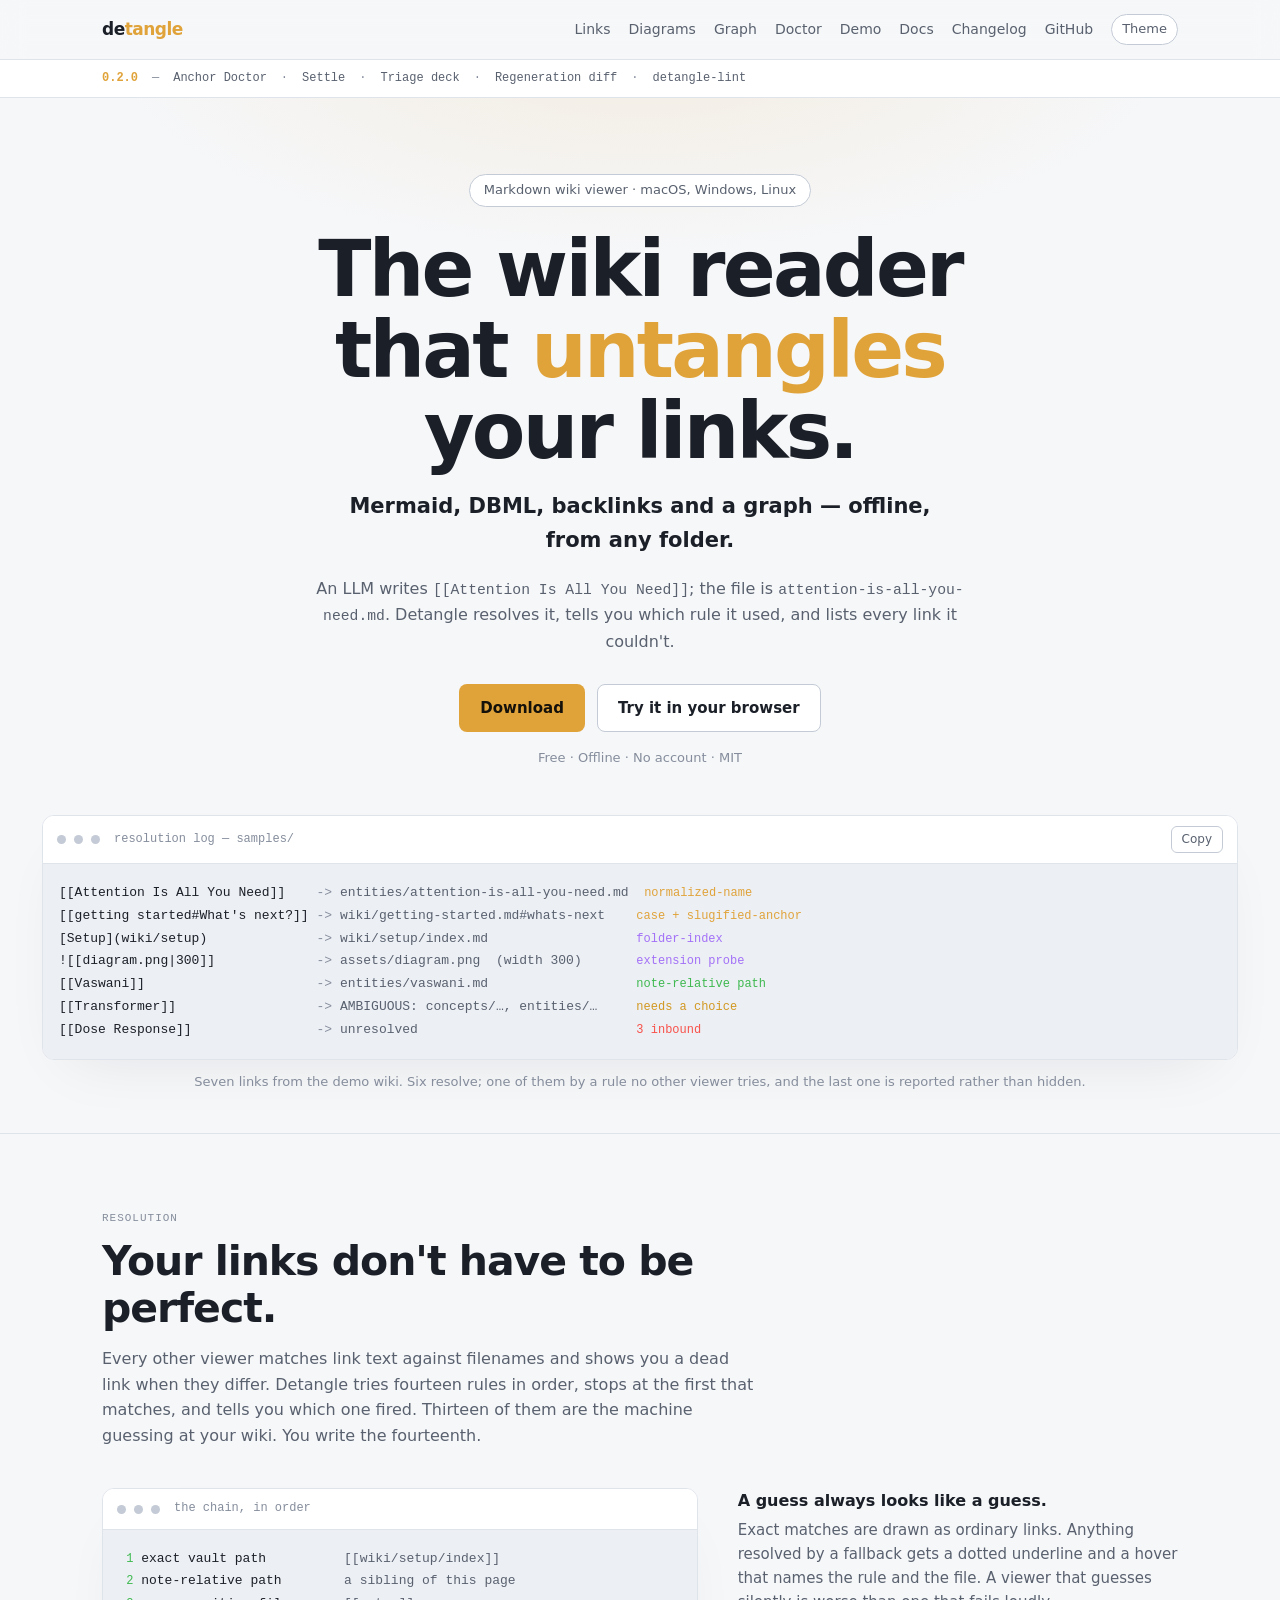
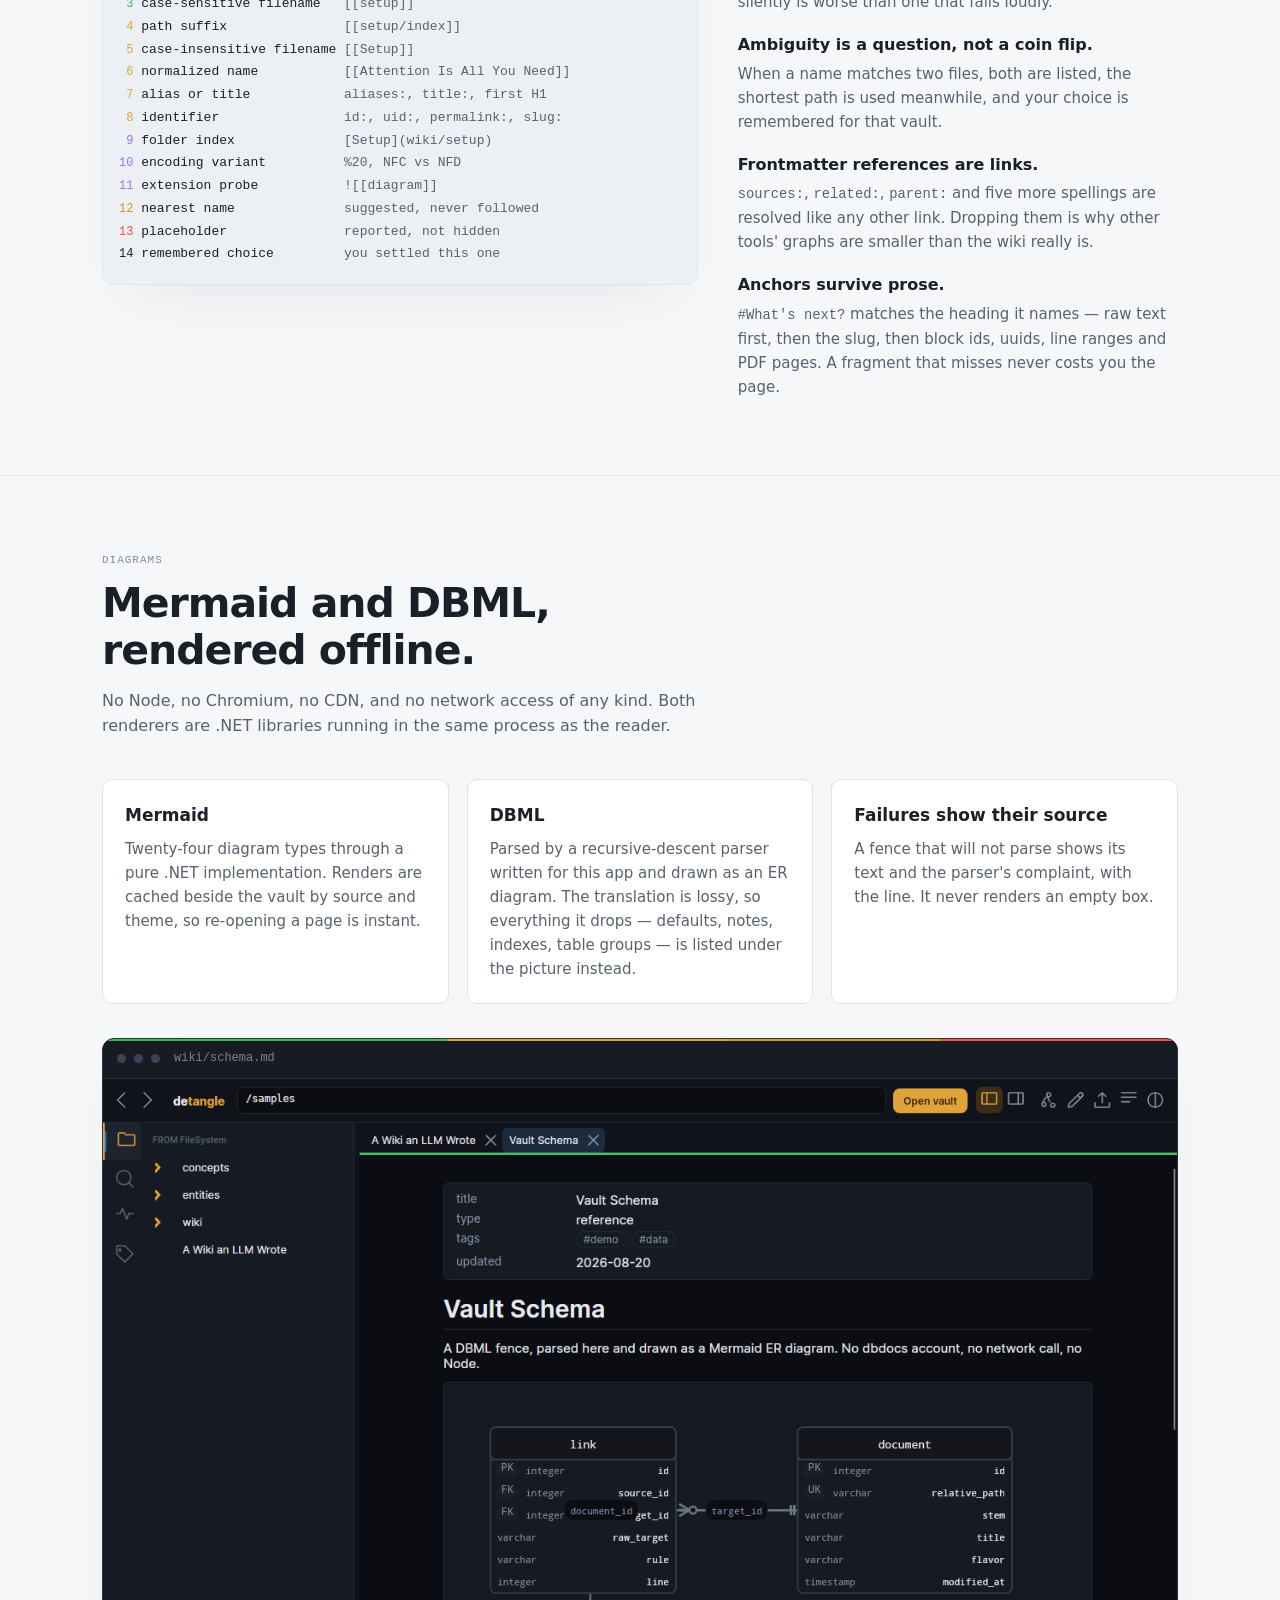
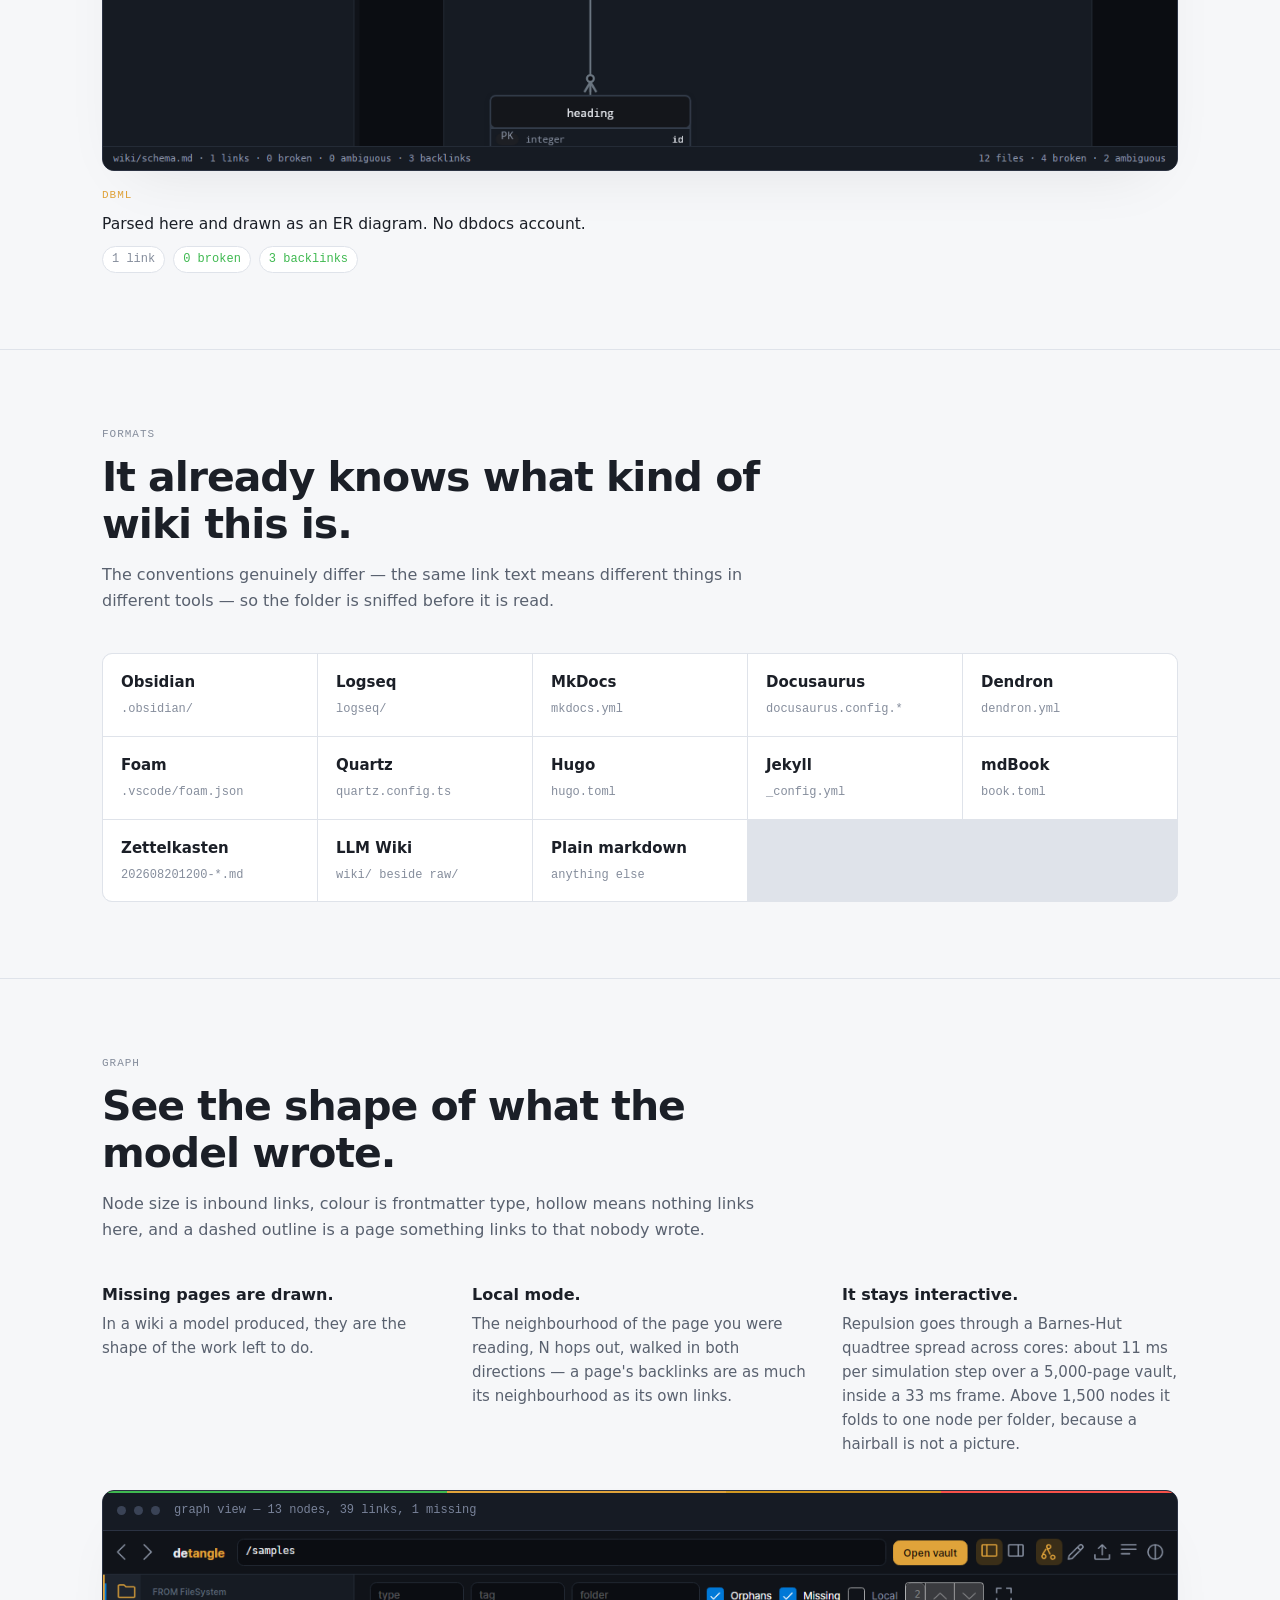
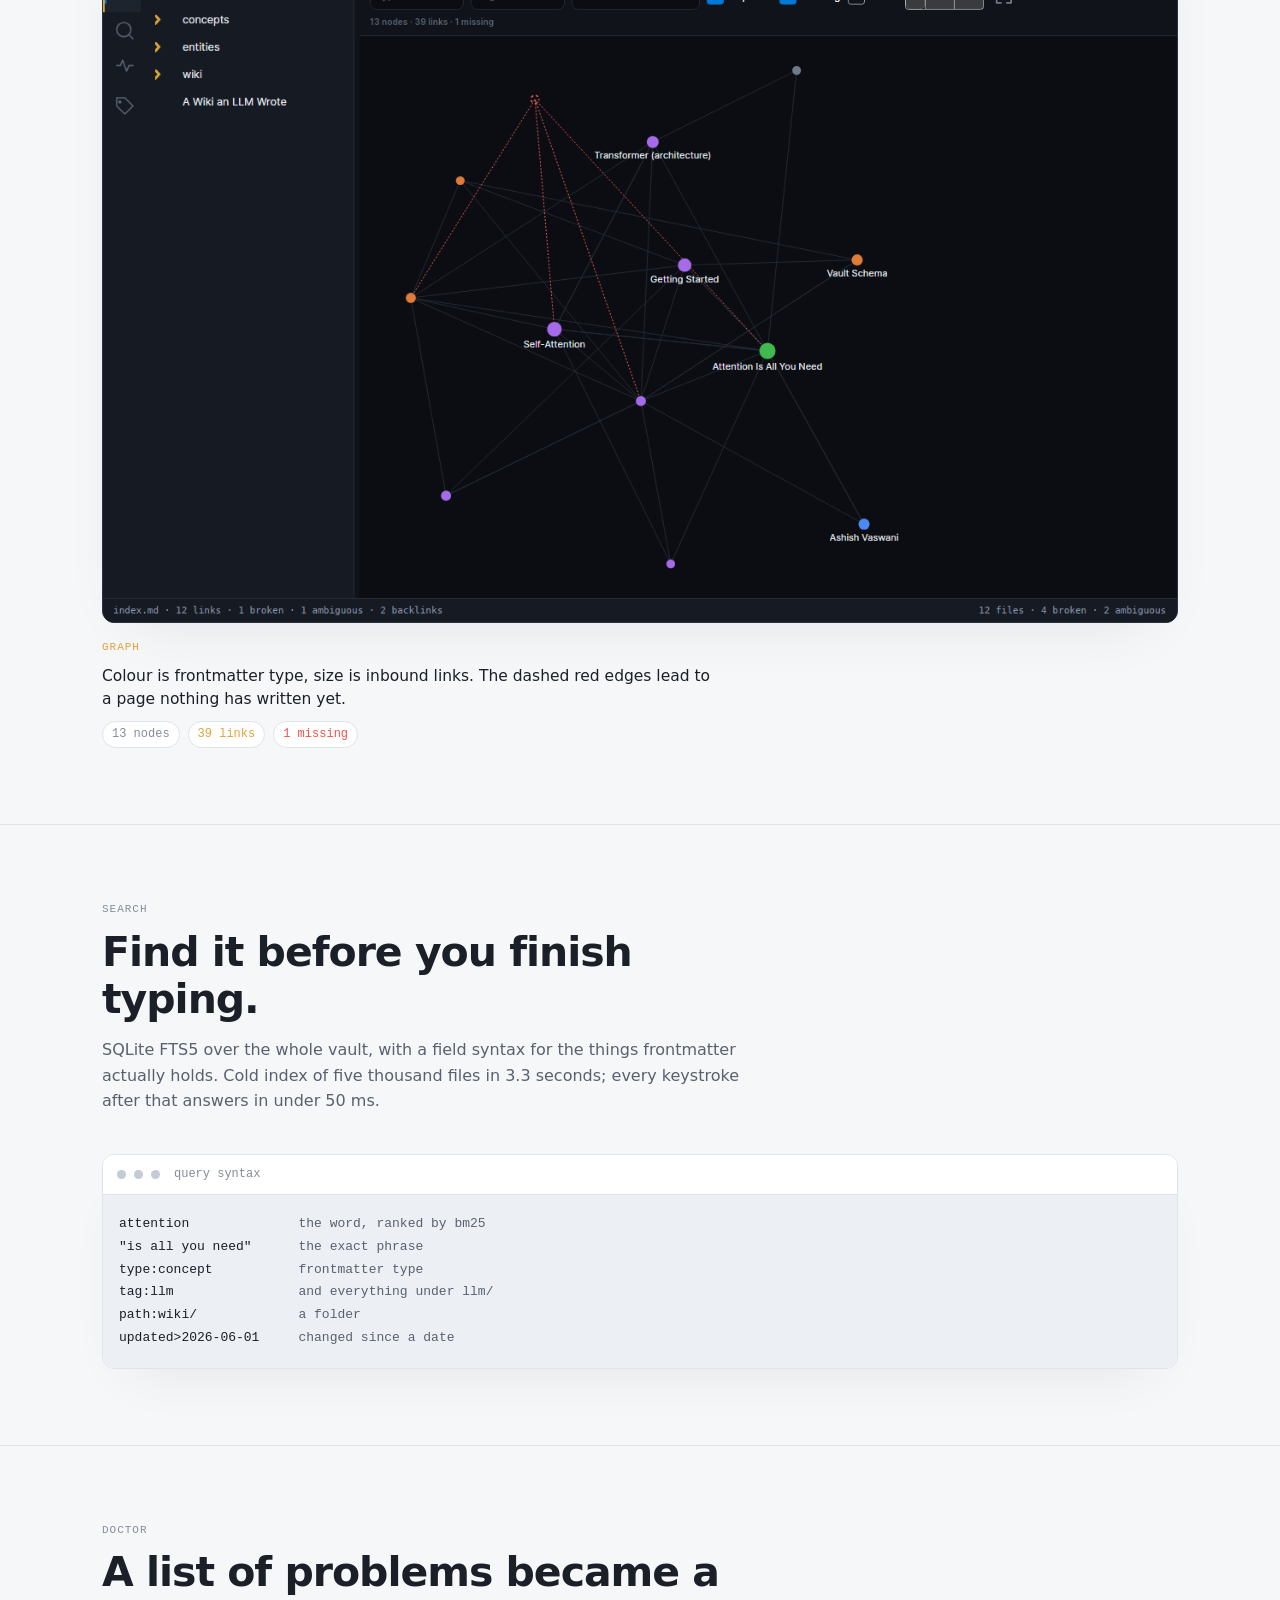
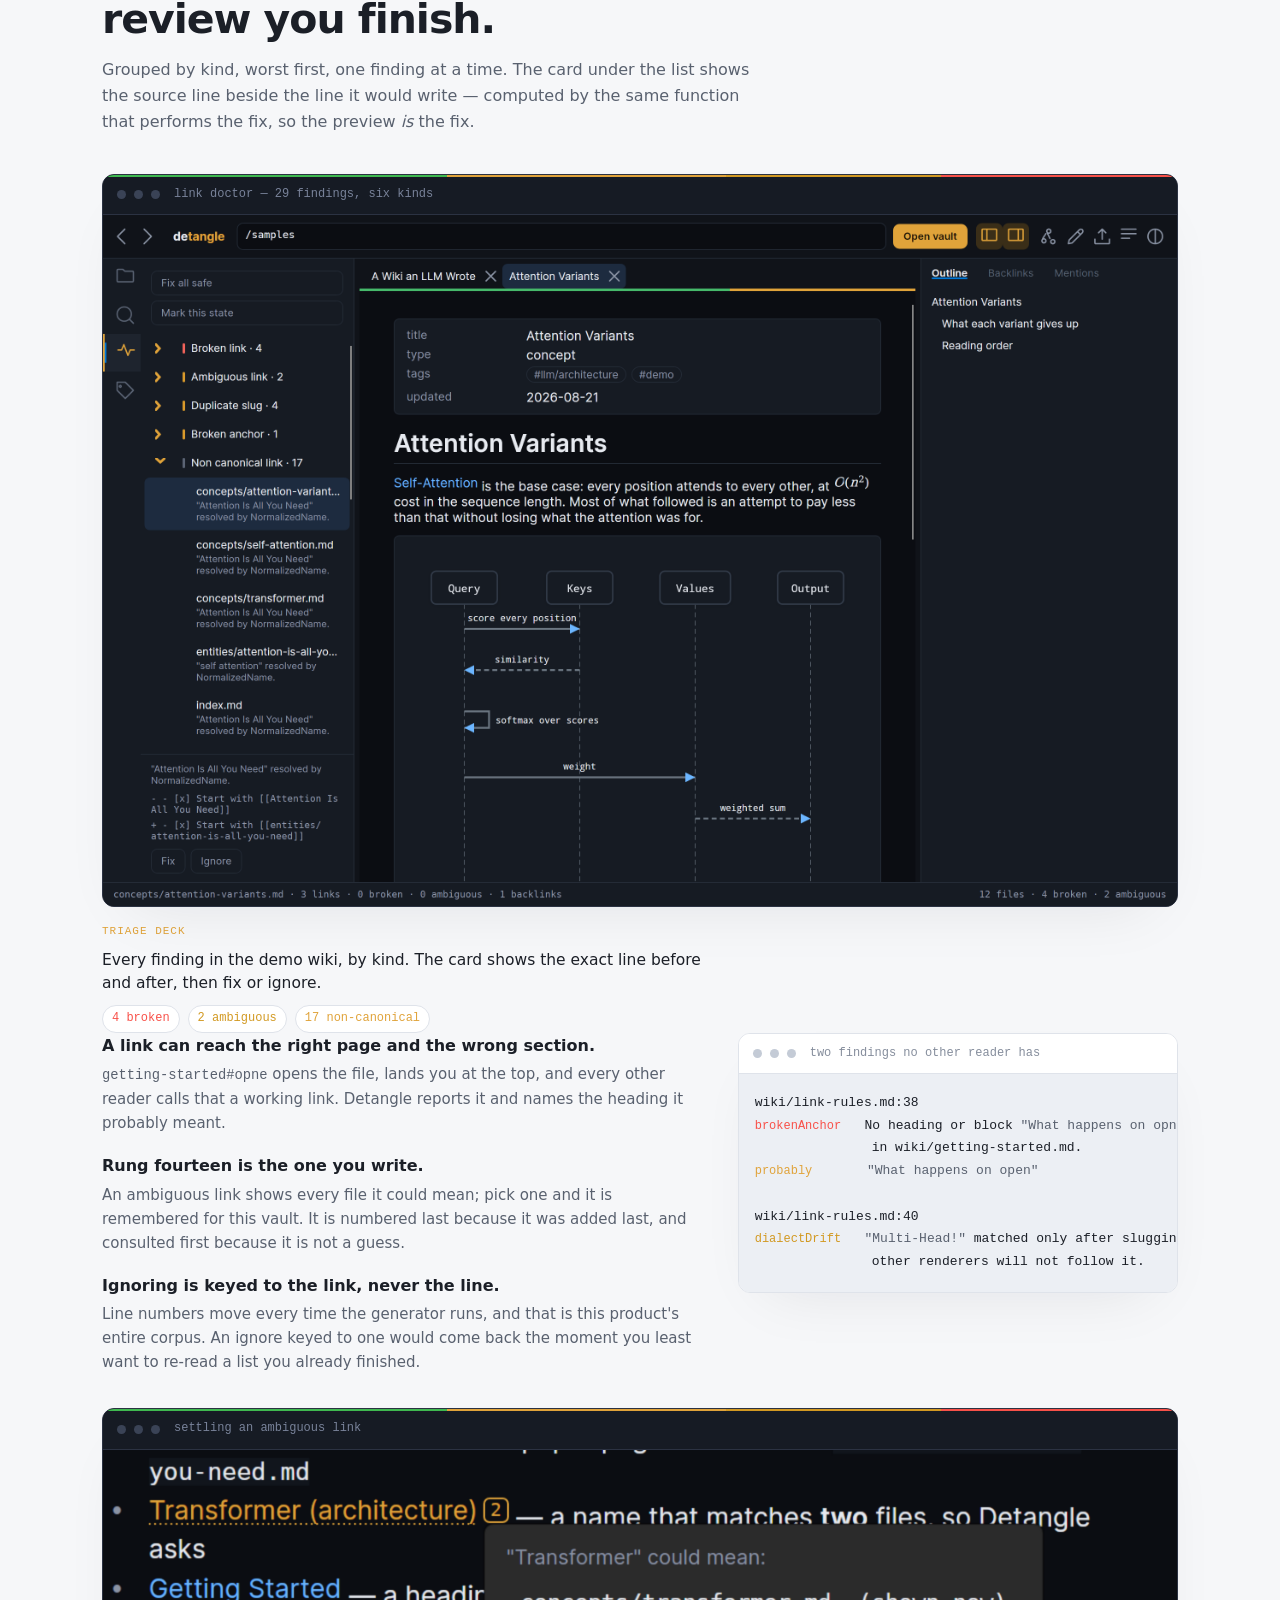
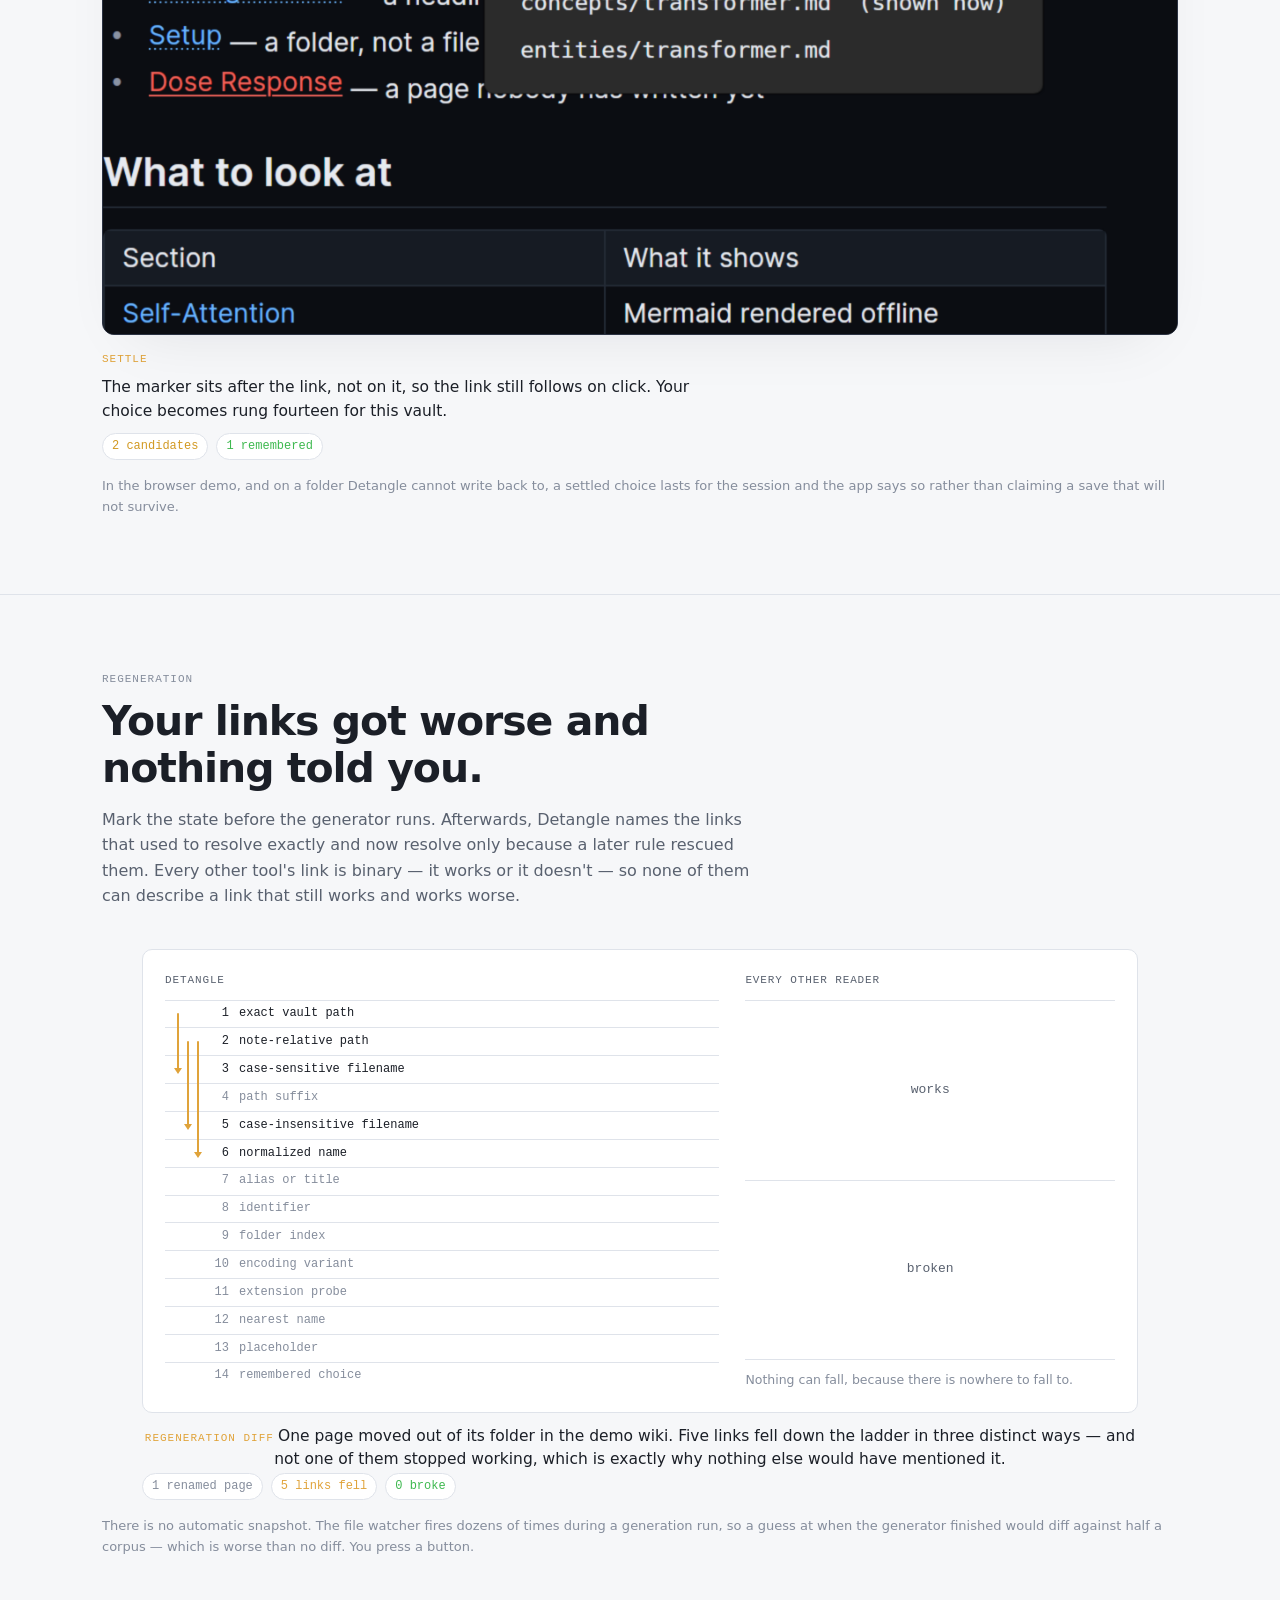
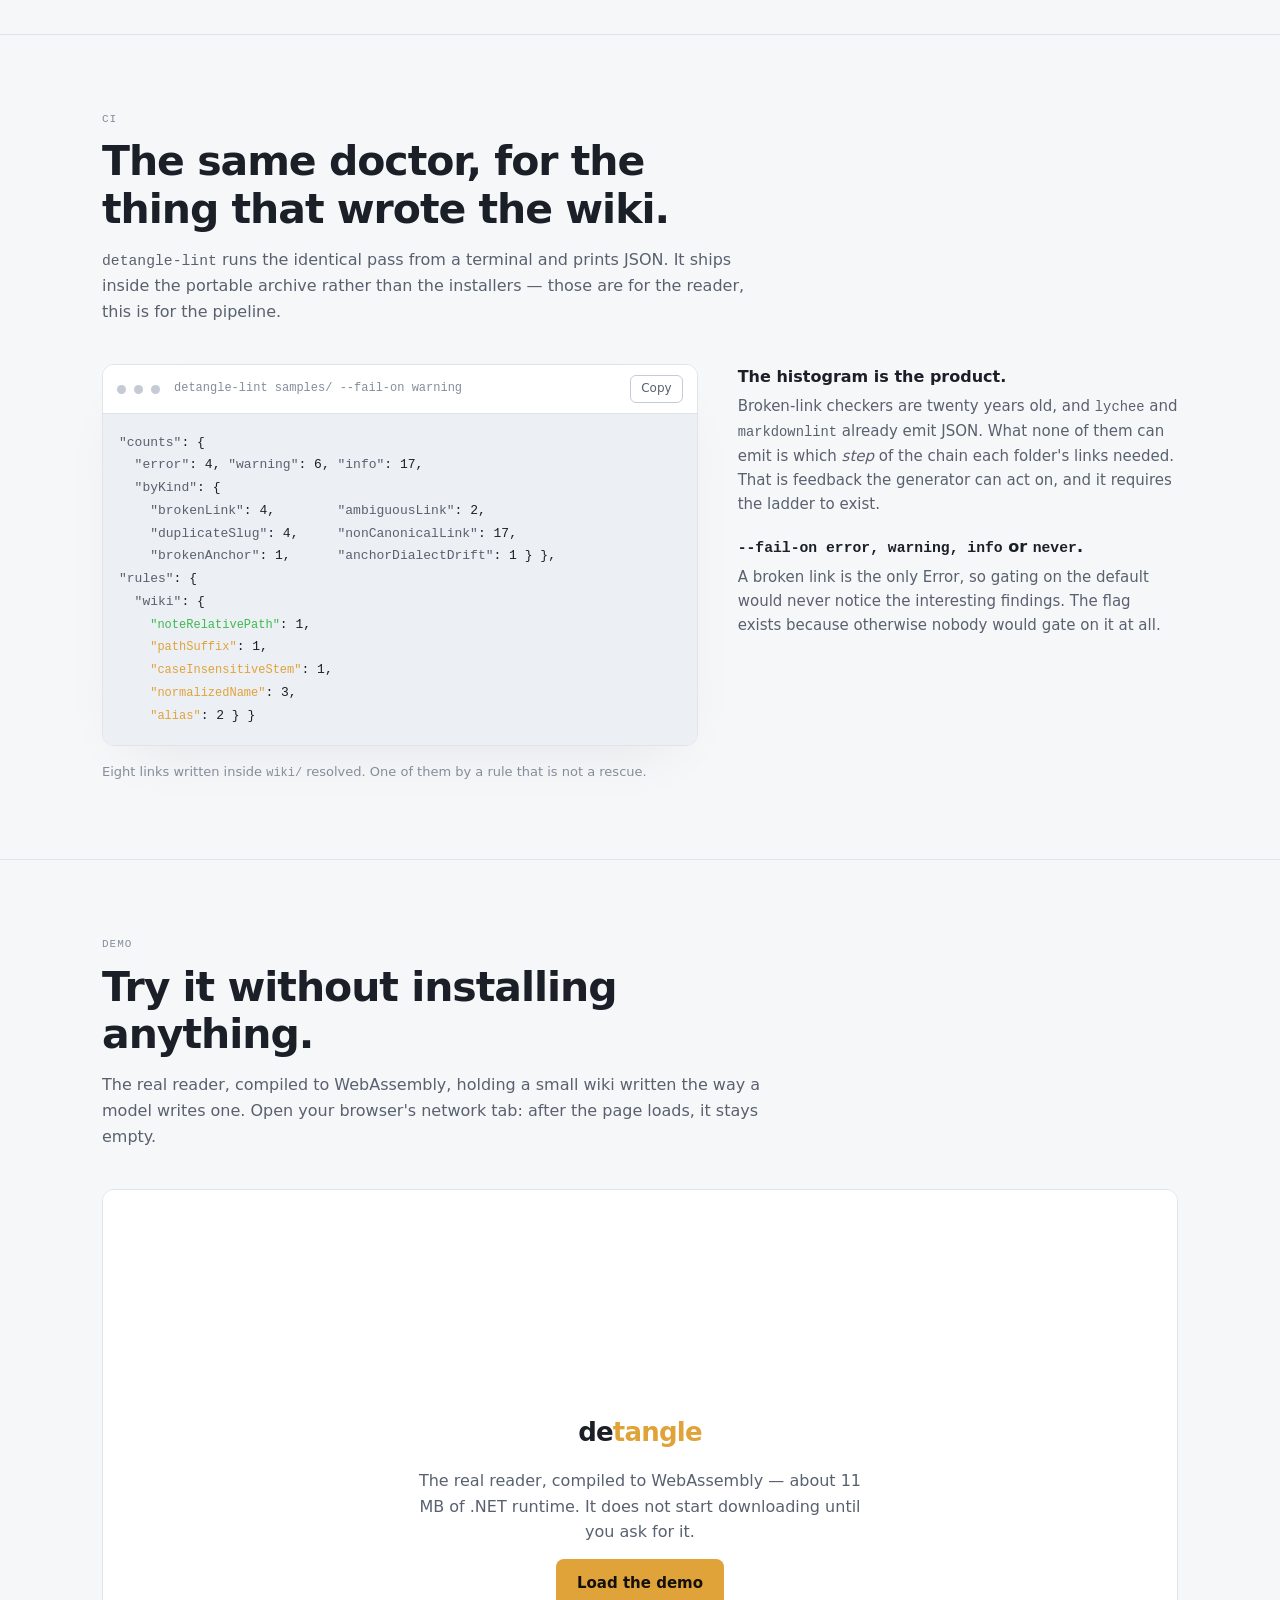
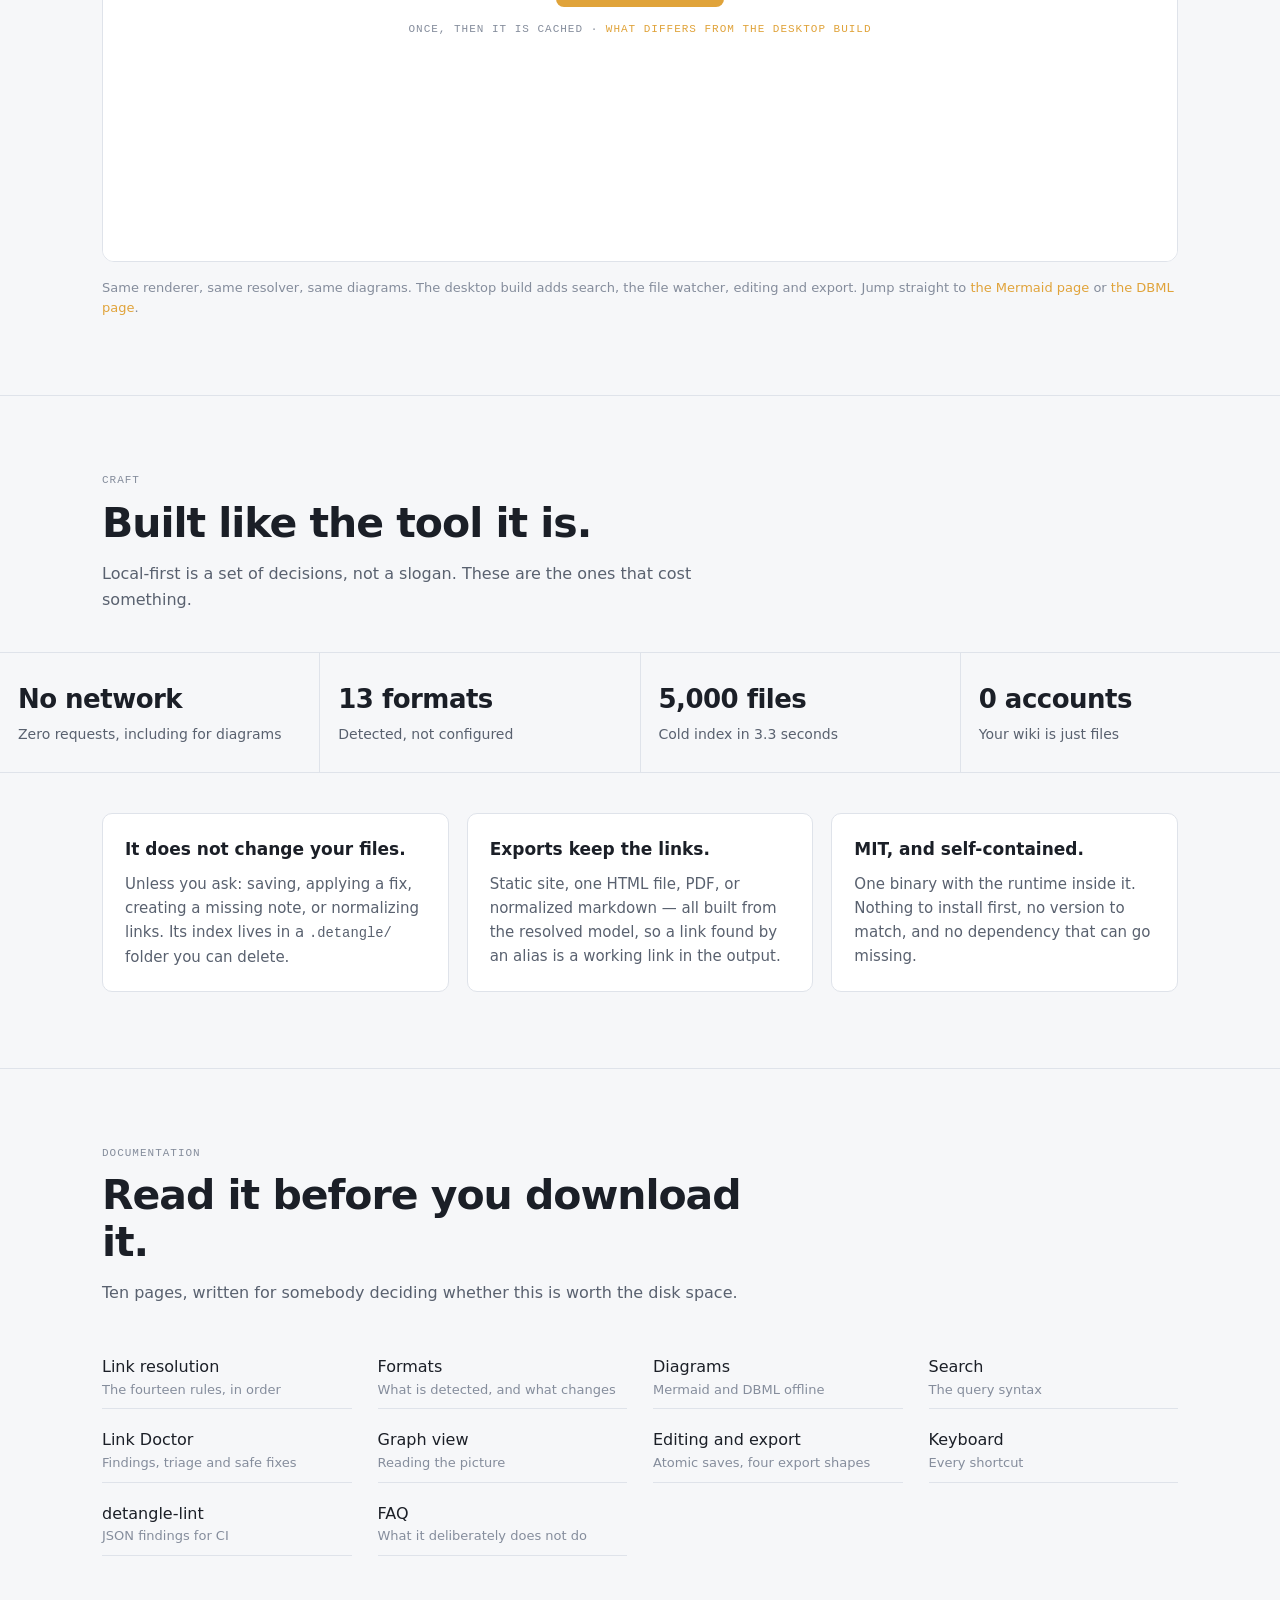
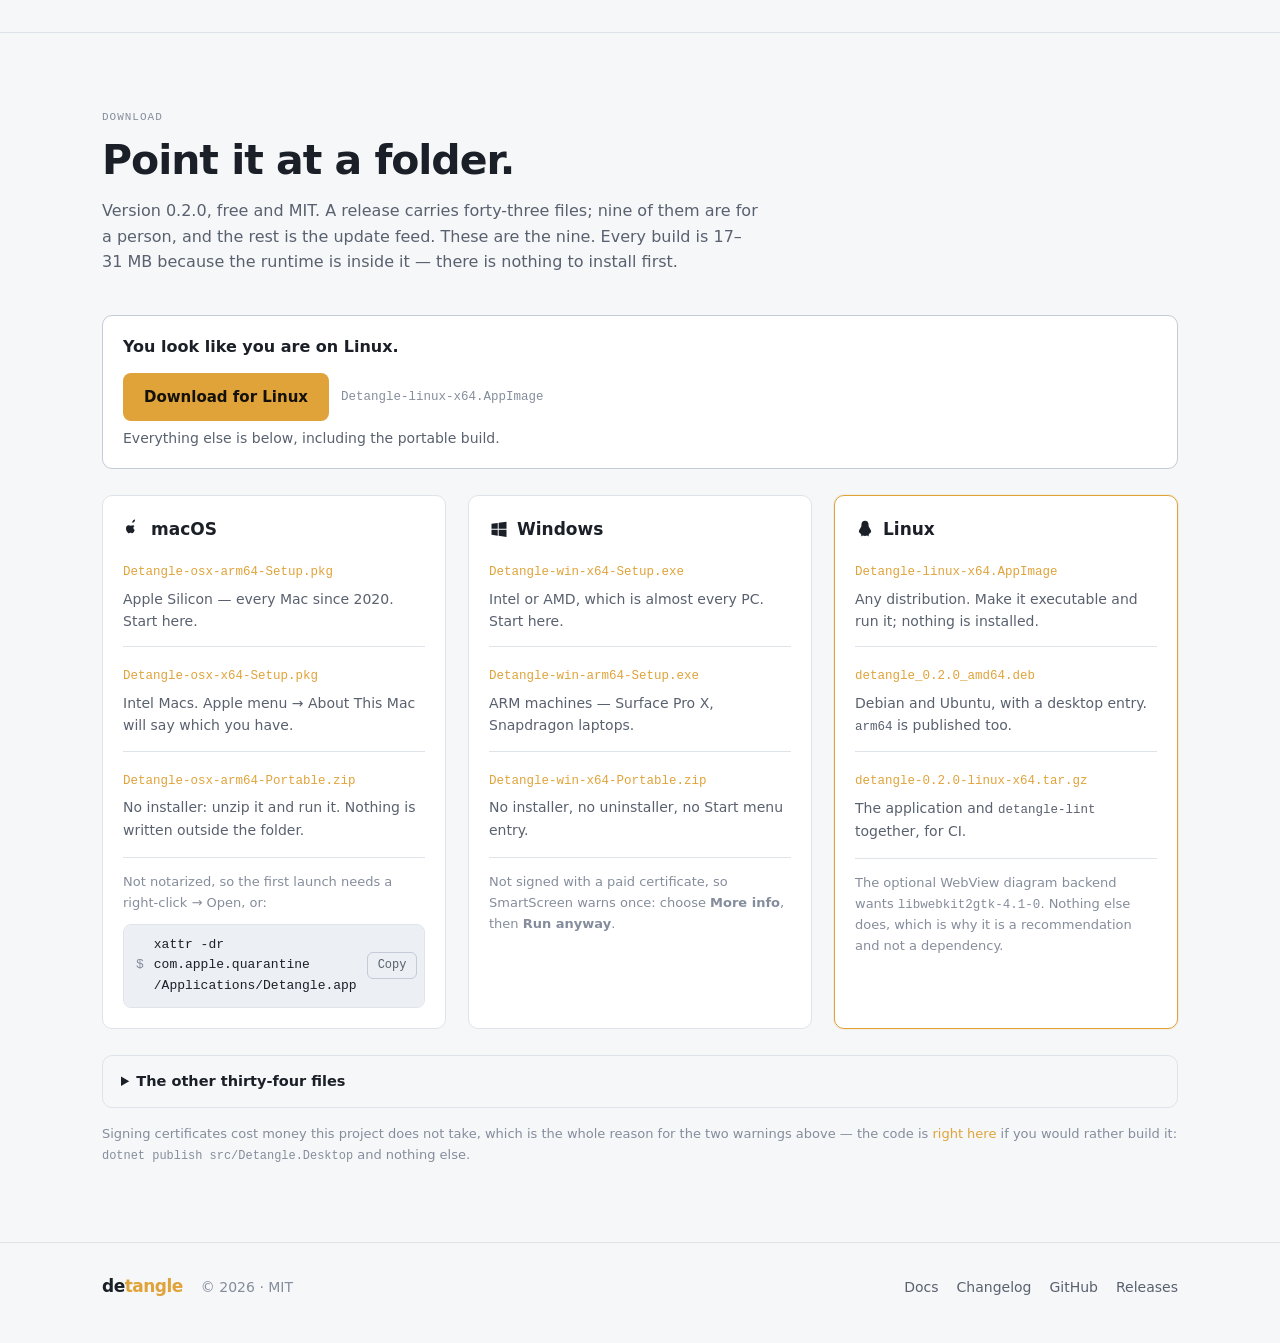
==== commit 7b58ad1a: "fix: stop the download page naming files that do not exist The macOS panel told people to download D" ====
--- a/site/index.html
+++ b/site/index.html
@@ -684,80 +684,150 @@
     <div class="section-head">
       <span class="label">Download</span>
       <h2>Point it at a folder.</h2>
-      <p>Version <span id="version">0.2.0</span>. Free, MIT, and the same build on every platform.</p>
-    </div>
-
-    <div class="os-panels" id="os-panels">
-      <div class="tabs" role="tablist">
-        <button class="tab" type="button" role="tab" data-os="macos" aria-selected="true">macOS</button>
-        <button class="tab" type="button" role="tab" data-os="linux" aria-selected="false">Linux</button>
-        <button class="tab" type="button" role="tab" data-os="windows" aria-selected="false">Windows</button>
-      </div>
-
-      <div class="os active" data-os="macos">
-        <h3>macOS</h3>
-        <p class="step">
-          Download <code>Detangle-osx-arm64.dmg</code> for Apple Silicon, or
-          <code>Detangle-osx-x64.dmg</code> for Intel, from
-          <a href="https://github.com/donaldsteele/detangle/releases/latest">the latest release</a>.
-          Open it and drag Detangle to Applications.
-        </p>
-        <p class="step">
-          The build is not notarized, so the first launch needs one extra step: right-click
-          the app and choose Open, then confirm. Or clear the quarantine flag yourself:
+      <p>
+        Version <span id="version">0.2.0</span>, free and MIT. A release carries
+        forty-three files; nine of them are for a person, and the rest is the update feed.
+        These are the nine. Every build is 17&ndash;31&nbsp;MB because the runtime is
+        inside it &mdash; there is nothing to install first.
+      </p>
+    </div>
+
+    <!--
+      The recommendation is progressive. Without JavaScript this card reads as a prompt and
+      all three platforms are listed below it exactly as they are; site.js only fills in
+      which one the visitor is on. Getting the guess wrong has to cost nothing, so it never
+      hides the alternatives.
+    -->
+    <div class="pick" id="pick">
+      <p class="pick-lead">Pick your platform below.</p>
+      <p class="pick-note">
+        Not sure which file? Each one says what it is for.
+      </p>
+    </div>
+
+    <div class="dl-grid">
+      <article class="dl" data-os="macos">
+        <h3><svg class="os-icon" aria-hidden="true"><use href="#i-macos" /></svg> macOS</h3>
+        <ul>
+        <li>
+          <a class="dl-file" href="https://github.com/donaldsteele/detangle/releases/latest/download/Detangle-osx-arm64-Setup.pkg"><code>Detangle-osx-arm64-Setup.pkg</code></a>
+          <p class="dl-when">Apple Silicon &mdash; every Mac since 2020. Start here.</p>
+        </li>
+        <li>
+          <a class="dl-file" href="https://github.com/donaldsteele/detangle/releases/latest/download/Detangle-osx-x64-Setup.pkg"><code>Detangle-osx-x64-Setup.pkg</code></a>
+          <p class="dl-when">Intel Macs. Apple menu &rarr; About This Mac will say which you have.</p>
+        </li>
+        <li>
+          <a class="dl-file" href="https://github.com/donaldsteele/detangle/releases/latest/download/Detangle-osx-arm64-Portable.zip"><code>Detangle-osx-arm64-Portable.zip</code></a>
+          <p class="dl-when">No installer: unzip it and run it. Nothing is written outside the folder.</p>
+        </li>
+        </ul>
+        <p class="dl-caveat">
+          Not notarized, so the first launch needs a right-click &rarr; Open, or:
         </p>
         <div class="command">
           <span class="prompt">$ </span><span data-command>xattr -dr com.apple.quarantine /Applications/Detangle.app</span>
           <button type="button" data-copy-command>Copy</button>
         </div>
-      </div>
-
-      <div class="os" data-os="linux">
-        <h3>Linux</h3>
-        <p class="step">
-          Download the AppImage from
-          <a href="https://github.com/donaldsteele/detangle/releases/latest">the latest release</a>,
-          make it executable, and run it. Nothing is installed.
-        </p>
-        <div class="command">
-          <span class="prompt">$ </span><span data-command>chmod +x Detangle-linux-x64.AppImage &amp;&amp; ./Detangle-linux-x64.AppImage</span>
-          <button type="button" data-copy-command>Copy</button>
-        </div>
-        <p class="step">Or install the <code>.deb</code>, which adds a desktop entry:</p>
-        <div class="command">
-          <span class="prompt">$ </span><span data-command>sudo apt install ./detangle_0.2.0_amd64.deb</span>
-          <button type="button" data-copy-command>Copy</button>
-        </div>
-        <p>
-          x64 and arm64 both build. The optional WebView diagram backend wants
-          <code>libwebkit2gtk-4.1-0</code>; nothing else does.
-        </p>
-      </div>
-
-      <div class="os" data-os="windows">
-        <h3>Windows</h3>
-        <p class="step">
-          Download <code>Detangle-win-x64.exe</code> from
-          <a href="https://github.com/donaldsteele/detangle/releases/latest">the latest release</a>
-          and run it. There is also a portable zip, which is where
-          <code>detangle-lint</code> lives.
-        </p>
-        <p class="step">
-          The build is not signed with a paid certificate, so SmartScreen will warn you the
-          first time. Choose <strong>More info</strong>, then <strong>Run anyway</strong>.
-        </p>
-      </div>
-    </div>
+      </article>
+
+      <article class="dl" data-os="windows">
+        <h3><svg class="os-icon" aria-hidden="true"><use href="#i-windows" /></svg> Windows</h3>
+        <ul>
+        <li>
+          <a class="dl-file" href="https://github.com/donaldsteele/detangle/releases/latest/download/Detangle-win-x64-Setup.exe"><code>Detangle-win-x64-Setup.exe</code></a>
+          <p class="dl-when">Intel or AMD, which is almost every PC. Start here.</p>
+        </li>
+        <li>
+          <a class="dl-file" href="https://github.com/donaldsteele/detangle/releases/latest/download/Detangle-win-arm64-Setup.exe"><code>Detangle-win-arm64-Setup.exe</code></a>
+          <p class="dl-when">ARM machines &mdash; Surface Pro X, Snapdragon laptops.</p>
+        </li>
+        <li>
+          <a class="dl-file" href="https://github.com/donaldsteele/detangle/releases/latest/download/Detangle-win-x64-Portable.zip"><code>Detangle-win-x64-Portable.zip</code></a>
+          <p class="dl-when">No installer, no uninstaller, no Start menu entry.</p>
+        </li>
+        </ul>
+        <p class="dl-caveat">
+          Not signed with a paid certificate, so SmartScreen warns once: choose
+          <strong>More info</strong>, then <strong>Run anyway</strong>.
+        </p>
+      </article>
+
+      <article class="dl" data-os="linux">
+        <h3><svg class="os-icon" aria-hidden="true"><use href="#i-linux" /></svg> Linux</h3>
+        <ul>
+        <li>
+          <a class="dl-file" href="https://github.com/donaldsteele/detangle/releases/latest/download/Detangle-linux-x64.AppImage"><code>Detangle-linux-x64.AppImage</code></a>
+          <p class="dl-when">Any distribution. Make it executable and run it; nothing is installed.</p>
+        </li>
+        <li>
+          <a class="dl-file" href="https://github.com/donaldsteele/detangle/releases/latest/download/detangle_0.2.0_amd64.deb"><code>detangle_<span class="v">0.2.0</span>_amd64.deb</code></a>
+          <p class="dl-when">Debian and Ubuntu, with a desktop entry. <code>arm64</code> is published too.</p>
+        </li>
+        <li>
+          <a class="dl-file" href="https://github.com/donaldsteele/detangle/releases/latest/download/detangle-0.2.0-linux-x64.tar.gz"><code>detangle-<span class="v">0.2.0</span>-linux-x64.tar.gz</code></a>
+          <p class="dl-when">The application and <code>detangle-lint</code> together, for CI.</p>
+        </li>
+        </ul>
+        <p class="dl-caveat">
+          The optional WebView diagram backend wants <code>libwebkit2gtk-4.1-0</code>.
+          Nothing else does, which is why it is a recommendation and not a dependency.
+        </p>
+      </article>
+    </div>
+
+    <!--
+      Naming the files that are not for you is the point of this block: a release page
+      with forty-three assets on it is the reason somebody downloads the wrong one.
+    -->
+    <details class="dl-rest">
+      <summary>The other thirty-four files</summary>
+      <p>
+        <code>RELEASES-*</code>, <code>assets.*.json</code>, <code>releases.*.json</code>
+        and <code>*-full.nupkg</code> are the update feed. The application reads them to
+        find its next version; you never download one. <code>SHA256SUMS</code> is the
+        checksum list for everything above, so you can check that what you downloaded is
+        what was built.
+      </p>
+      <p>
+        <code>detangle-<span class="v">0.2.0</span>-win-x64.zip</code> and its siblings are
+        not the same as <code>Detangle-win-x64-Portable.zip</code>: the lower-case archive
+        carries <code>detangle-lint</code> beside the application, and the other is the
+        reader on its own.
+      </p>
+    </details>
 
     <p class="micro">
-      Every release ships <code>SHA256SUMS</code>, so you can check what you downloaded is
-      what was built. Signing certificates cost money this project does not take, which is
-      the whole reason for the warnings above — the code is
+      Signing certificates cost money this project does not take, which is the whole reason
+      for the two warnings above &mdash; the code is
       <a href="https://github.com/donaldsteele/detangle">right here</a> if you would rather
       build it: <code>dotnet publish src/Detangle.Desktop</code> and nothing else.
     </p>
   </div>
 </section>
+
+<!--
+  Three marks, drawn here rather than fetched: the site's CSP allows no third-party
+  requests, and a download page whose icons come from a CDN would be the one thing on it
+  that phones home. They are generic category shapes, not anybody's trademark.
+-->
+<svg class="sprite" aria-hidden="true" focusable="false">
+  <symbol id="i-macos" viewBox="0 0 24 24">
+    <path d="M12.2 7.4c-1.1 0-2 .6-2.7.6-.7 0-1.7-.6-2.8-.5C5.1 7.6 3.6 8.8 3.6 11c0 1.5.5 3.1 1.3 4.2.6 1 1.2 1.8 2 1.8s1.1-.6 2.1-.6 1.3.6 2.1.6 1.4-.9 2-1.8c.5-.8.7-1.5.9-2.1-1.9-.8-2.2-3.4-.3-4.6-.5-.7-1.4-1.1-1.5-1.1z" />
+    <path d="M13.6 3.4c-.6.7-1.6 1.2-2.5 1.1-.1-1 .4-2 .9-2.6.6-.7 1.6-1.2 2.5-1.2.1 1-.3 2-.9 2.7z" />
+  </symbol>
+  <symbol id="i-windows" viewBox="0 0 24 24">
+    <path d="M3 5.8 10.5 4.7v7.1H3zM11.6 4.5 21 3.2v8.6h-9.4zM3 12.9h7.5V20L3 18.9zM11.6 12.9H21v8.6l-9.4-1.3z" />
+  </symbol>
+  <symbol id="i-linux" viewBox="0 0 24 24">
+    <path d="M12 2.2c-2.6 0-4.3 2-4.3 4.6 0 1 .1 1.7-.3 2.5-.6 1.3-1.9 2.7-2.5 4.4-.4 1.1-.3 2 .1 2.5.3.3.7.4 1.1.3.2.8.6 1.5 1.2 2.1 1.2 1.2 2.9 1.7 4.7 1.7s3.5-.5 4.7-1.7c.6-.6 1-1.3 1.2-2.1.4.1.8 0 1.1-.3.4-.5.5-1.4.1-2.5-.6-1.7-1.9-3.1-2.5-4.4-.4-.8-.3-1.5-.3-2.5 0-2.6-1.7-4.6-4.3-4.6z" />
+    <ellipse cx="12" cy="14.6" rx="3.1" ry="4.1" class="belly" />
+    <circle cx="10.4" cy="6.4" r=".95" class="eye" />
+    <circle cx="13.6" cy="6.4" r=".95" class="eye" />
+    <path d="M12 7.6c.9 0 1.7.55 1.7 1.05S12.9 9.7 12 9.7s-1.7-.55-1.7-1.05S11.1 7.6 12 7.6z" class="beak" />
+    <path d="M9.4 19.9c-.5.6-1.5.9-2.3.8.1-.8.9-1.5 1.7-1.7zM14.6 19.9c.5.6 1.5.9 2.3.8-.1-.8-.9-1.5-1.7-1.7z" class="beak" />
+  </symbol>
+</svg>
 
 </main>
 
--- a/site/styles.css
+++ b/site/styles.css
@@ -189,6 +189,32 @@
   }
 }
 
+/*
+  On a phone the four remaining links, the wordmark and the theme button are wider than
+  the screen, and the button was being cut off the right edge. Tightening the gaps buys
+  back enough; below 400px the changelog goes too, since it is the one of the four with
+  a home on the releases page anyway.
+*/
+@media (max-width: 480px) {
+  header .wrap {
+    gap: 12px;
+  }
+
+  nav {
+    gap: 12px;
+  }
+
+  nav a {
+    font-size: 13px;
+  }
+}
+
+@media (max-width: 400px) {
+  nav a[href="changelog.html"] {
+    display: none;
+  }
+}
+
 .toggle {
   border: 1px solid var(--border-strong);
   background: var(--panel);
@@ -785,87 +811,170 @@
   font-size: 14px;
 }
 
-/* --- download panels ------------------------------------------------------- */
-
-.os-panels {
+/* --- download ---------------------------------------------------------------
+   A release carries forty-three files and nine of them are for a person, which is the
+   whole reason somebody downloads the wrong one. So this lists the nine with a sentence
+   each, names the rest as "not for you", and recommends one — without ever hiding the
+   others, because a wrong guess must cost nothing.
+   -------------------------------------------------------------------------- */
+
+.sprite {
+  display: none;
+}
+
+.os-icon {
+  width: 20px;
+  height: 20px;
+  fill: currentColor;
+  vertical-align: -3px;
+  margin-right: 8px;
+}
+
+/* The penguin reads as a silhouette; two features are punched back out of it. */
+.os-icon .eye {
+  fill: var(--panel);
+}
+
+.os-icon .beak {
+  fill: var(--accent);
+}
+
+.os-icon .belly {
+  fill: var(--panel);
+}
+
+.pick {
+  margin: 30px 0 26px;
+  padding: 18px 20px;
+  border: 1px solid var(--border-strong);
+  border-radius: var(--radius);
+  background: var(--panel);
+}
+
+.pick-lead {
+  margin: 0;
+  font-size: 16px;
+  font-weight: 600;
+  color: var(--text);
+}
+
+.pick-note {
+  margin: 6px 0 0;
+  color: var(--dim);
+  font-size: 14px;
+}
+
+/* Filled in by site.js once the platform is known; absent otherwise. */
+.pick.found .pick-lead {
+  margin-bottom: 14px;
+}
+
+.pick-row {
+  display: flex;
+  flex-wrap: wrap;
+  align-items: center;
+  gap: 12px;
+}
+
+.pick .button {
+  margin: 0;
+}
+
+.pick-file {
+  font-family: var(--mono);
+  font-size: 12.5px;
+  color: var(--faint);
+  word-break: break-all;
+}
+
+.dl-grid {
+  display: grid;
+  grid-template-columns: repeat(auto-fit, minmax(300px, 1fr));
+  gap: 22px;
+}
+
+.dl {
+  display: flex;
+  flex-direction: column;
+  padding: 20px;
   border: 1px solid var(--border);
   border-radius: var(--radius);
-  overflow: hidden;
   background: var(--panel);
 }
 
-.os {
+/* The platform the visitor is on, once it is known. */
+.dl.mine {
+  border-color: var(--accent);
+  box-shadow: 0 0 0 1px var(--glow);
+}
+
+.dl h3 {
+  display: flex;
+  align-items: center;
+  margin: 0 0 14px;
+  font-size: 17px;
+  font-weight: 640;
+}
+
+.dl ul {
+  list-style: none;
+  margin: 0;
+  padding: 0;
+  display: grid;
+  gap: 14px;
+}
+
+.dl li {
+  padding-bottom: 14px;
+  border-bottom: 1px solid var(--border);
+}
+
+.dl li:last-child {
+  padding-bottom: 0;
+  border-bottom: none;
+}
+
+.dl-file {
+  font-family: var(--mono);
+  font-size: 12.5px;
+  color: var(--accent);
+  text-decoration: none;
+  word-break: break-all;
+}
+
+.dl-file:hover {
+  color: var(--accent-hover);
+  text-decoration: underline;
+}
+
+.dl-file code {
+  background: none;
+  padding: 0;
+  font-size: inherit;
+  color: inherit;
+}
+
+.dl-when {
+  margin: 5px 0 0;
+  color: var(--dim);
+  font-size: 14px;
+}
+
+.dl-note {
+  margin: 3px 0 0;
+  color: var(--faint);
+  font-size: 13px;
+}
+
+.dl-caveat {
+  margin: 16px 0 0;
+  padding-top: 14px;
   border-top: 1px solid var(--border);
-  padding: 22px;
-}
-
-.os:first-of-type {
-  border-top: none;
-}
-
-.os h3 {
-  margin: 0 0 12px;
-  font-size: 16px;
-  font-weight: 630;
-}
-
-.os p {
-  margin: 10px 0 0;
   color: var(--faint);
   font-size: 13px;
 }
 
-/* A step is instruction rather than footnote, so it reads at body colour. */
-.os p.step {
-  color: var(--dim);
-  font-size: 14px;
-}
-
-.os .command + .step {
-  margin-top: 16px;
-}
-
-.tabs {
-  display: none;
-  gap: 4px;
-  padding: 10px 10px 0;
-  border-bottom: 1px solid var(--border);
-  background: var(--elevated);
-}
-
-/* Tabs exist only when the script runs; with JS off the panels stack and all of
-   them stay readable, which is the point of building it this way round. */
-.js-tabs .tabs {
-  display: flex;
-}
-
-.js-tabs .os {
-  display: none;
-  border-top: none;
-}
-
-.js-tabs .os.active {
-  display: block;
-}
-
-.tab {
-  border: 1px solid transparent;
-  border-bottom: none;
-  background: transparent;
-  color: var(--dim);
-  padding: 8px 14px;
-  border-radius: 8px 8px 0 0;
-  font: inherit;
-  font-size: 14px;
-  cursor: pointer;
-}
-
-.tab[aria-selected="true"] {
-  background: var(--panel);
-  border-color: var(--border);
-  color: var(--text);
-}
-
+/* Shared with the download cards' one shell command. */
 .command {
   display: flex;
   align-items: center;
@@ -899,6 +1008,36 @@
 .command button:hover {
   border-color: var(--accent);
   color: var(--text);
+}
+
+.dl .command {
+  margin-top: 10px;
+}
+
+.dl-rest {
+  margin-top: 26px;
+  padding: 14px 18px;
+  border: 1px solid var(--border);
+  border-radius: var(--radius);
+  color: var(--dim);
+  font-size: 14px;
+}
+
+.dl-rest summary {
+  cursor: pointer;
+  color: var(--text);
+  font-size: 14.5px;
+  font-weight: 560;
+}
+
+.dl-rest p {
+  margin: 12px 0 0;
+}
+
+.dl-rest code,
+.dl-when code,
+.dl-caveat code {
+  font-size: 12.5px;
 }
 
 /* --- docs grid ------------------------------------------------------------- */
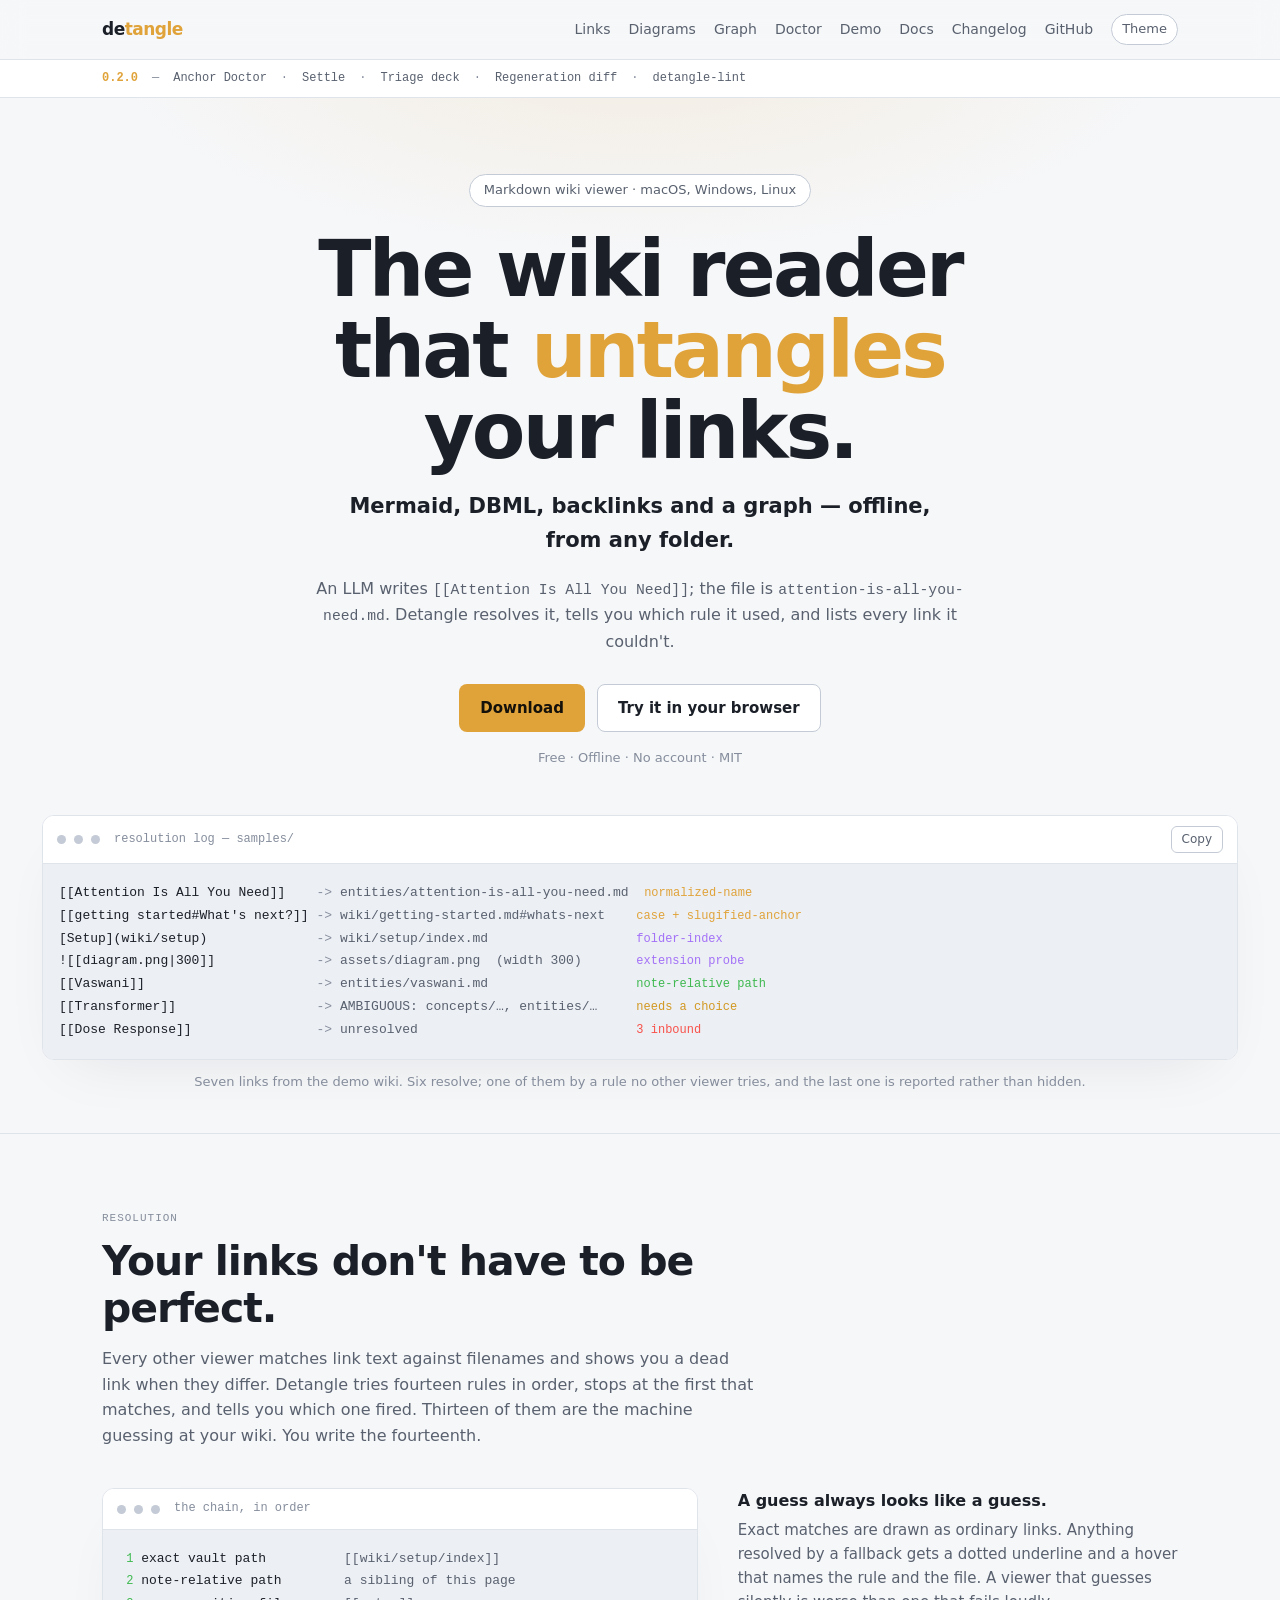
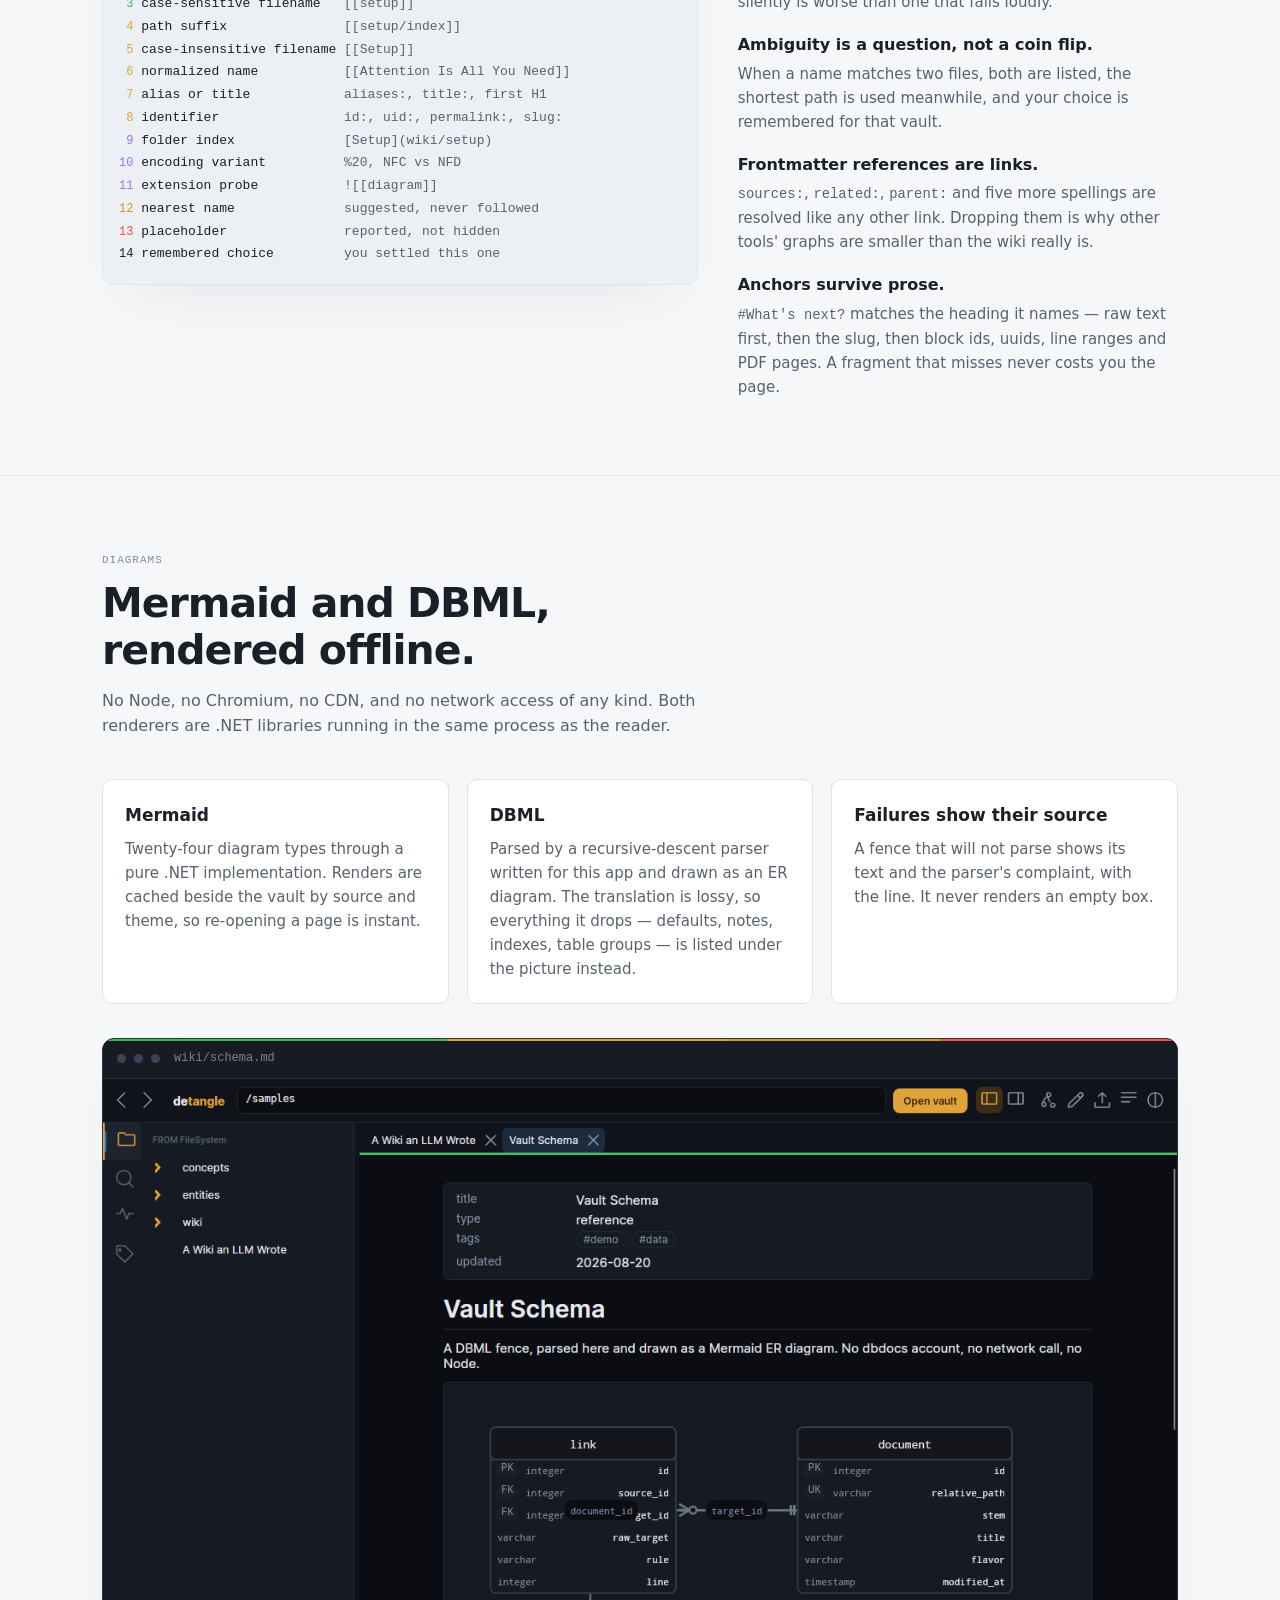
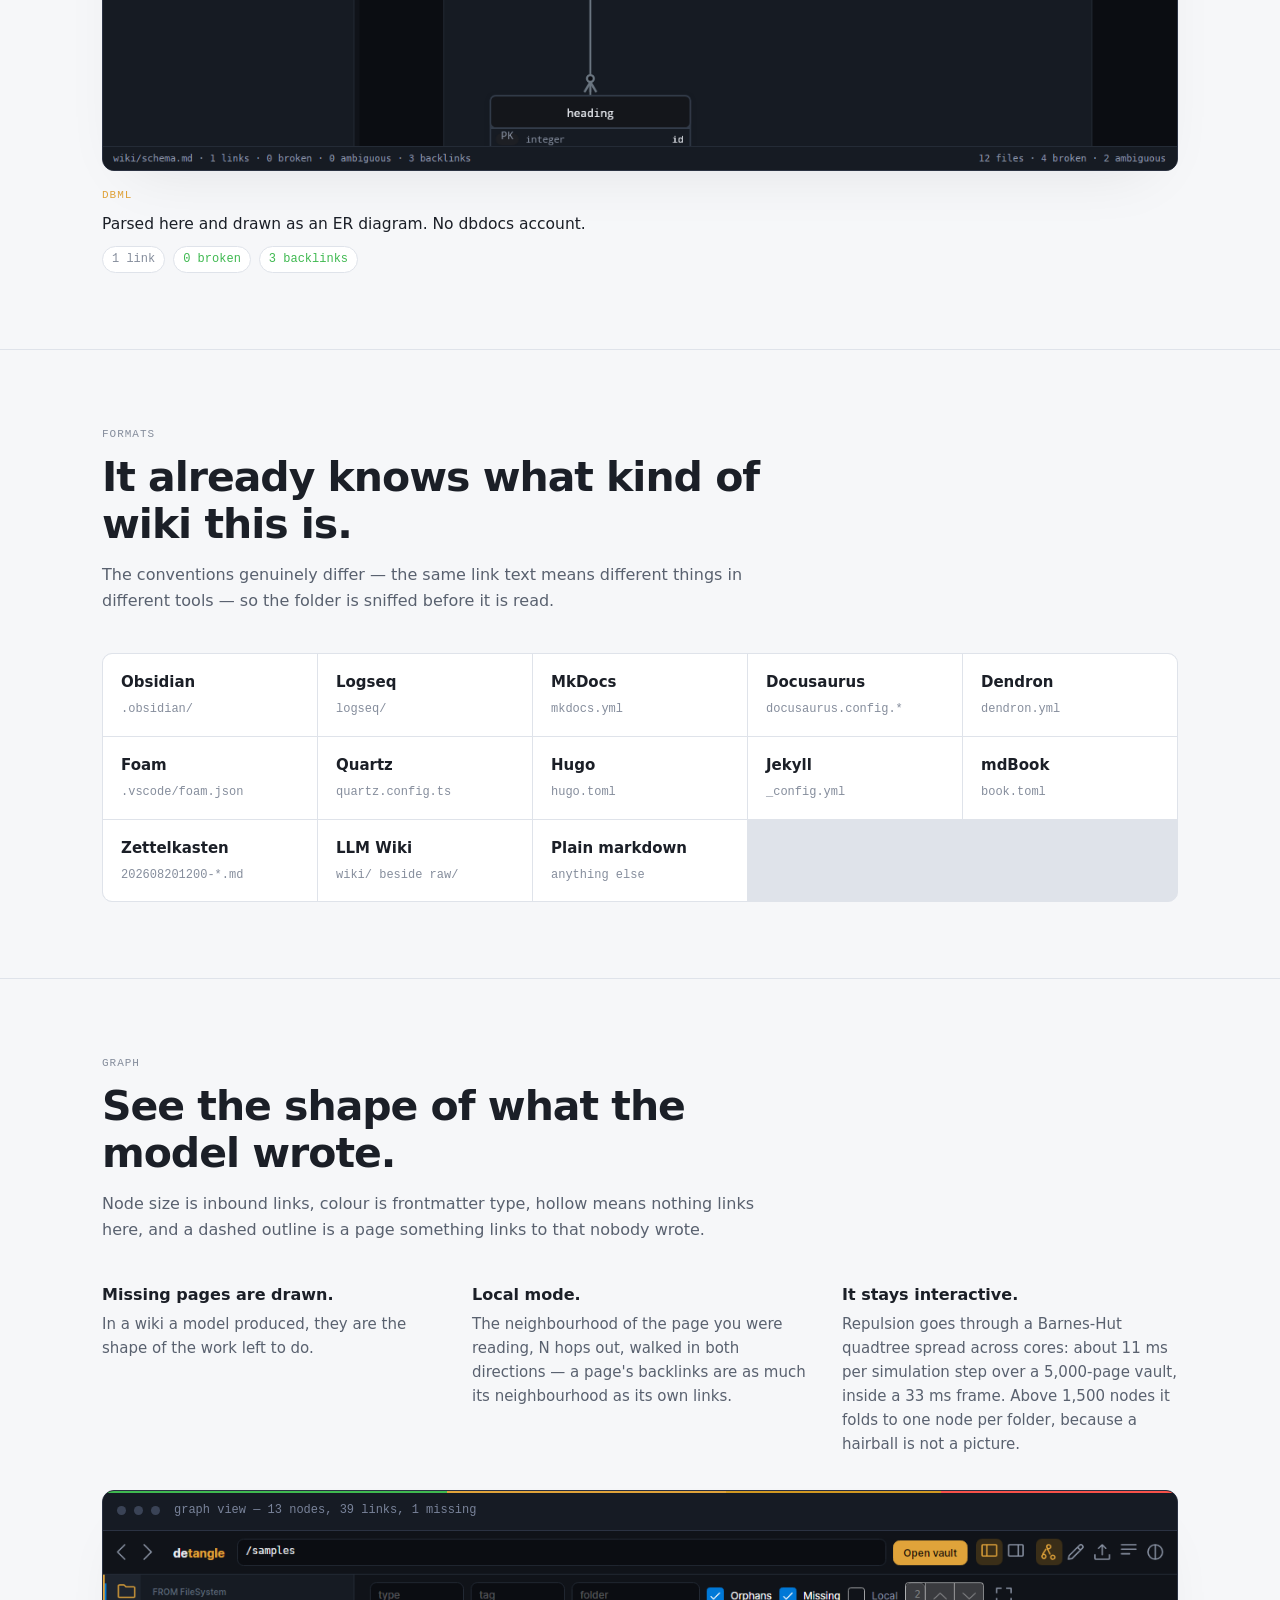
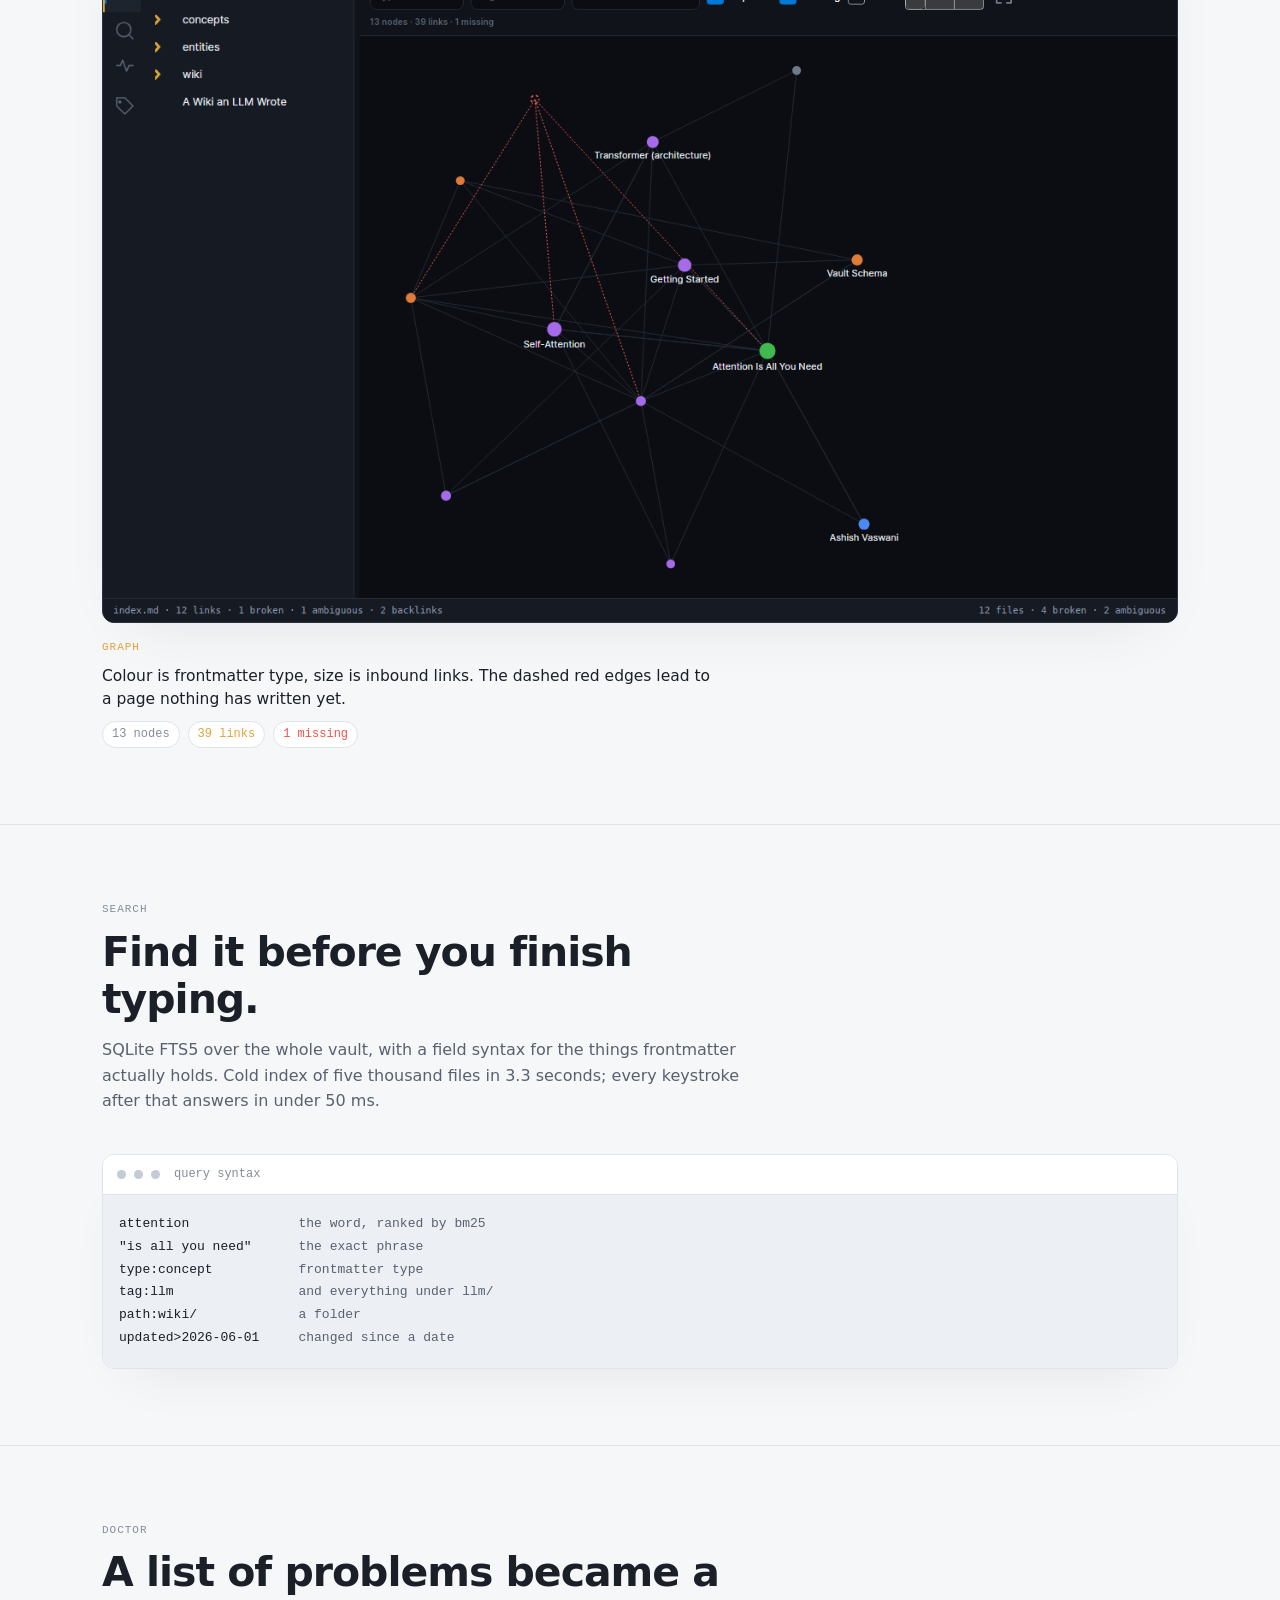
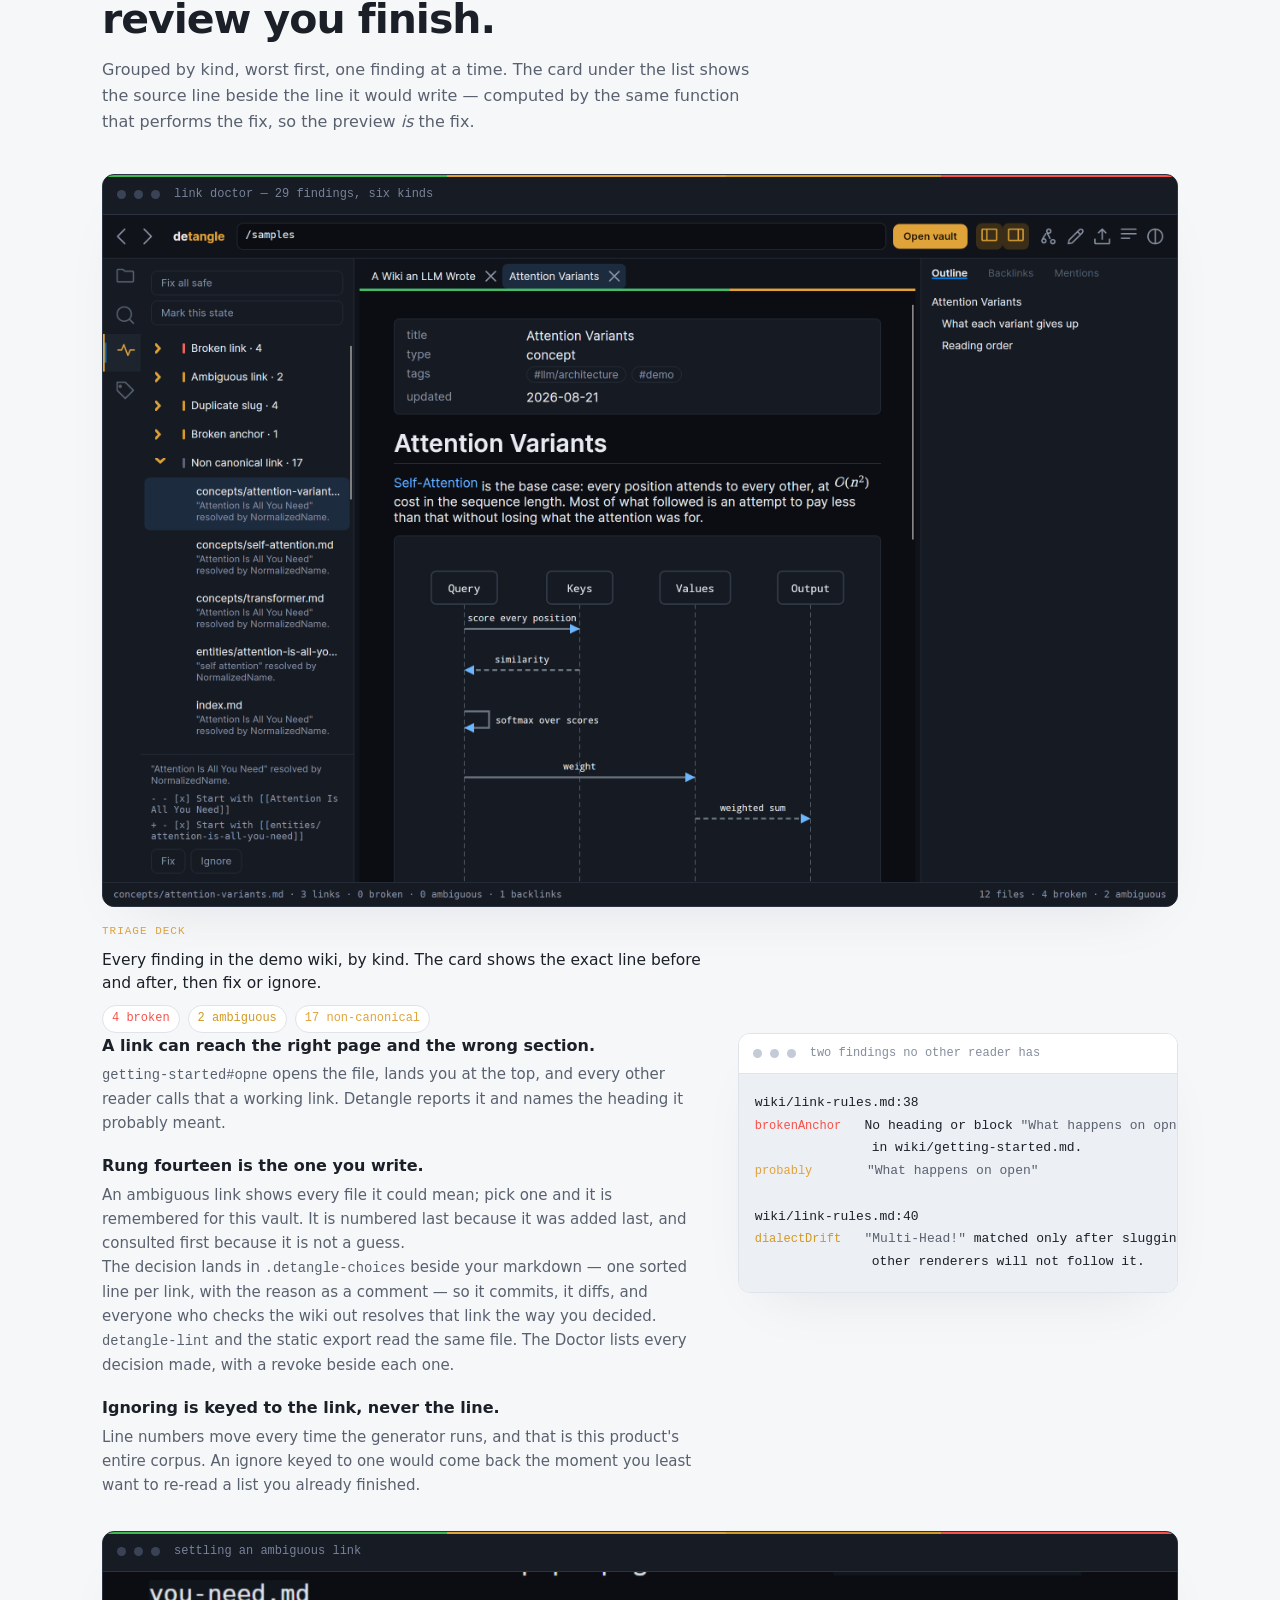
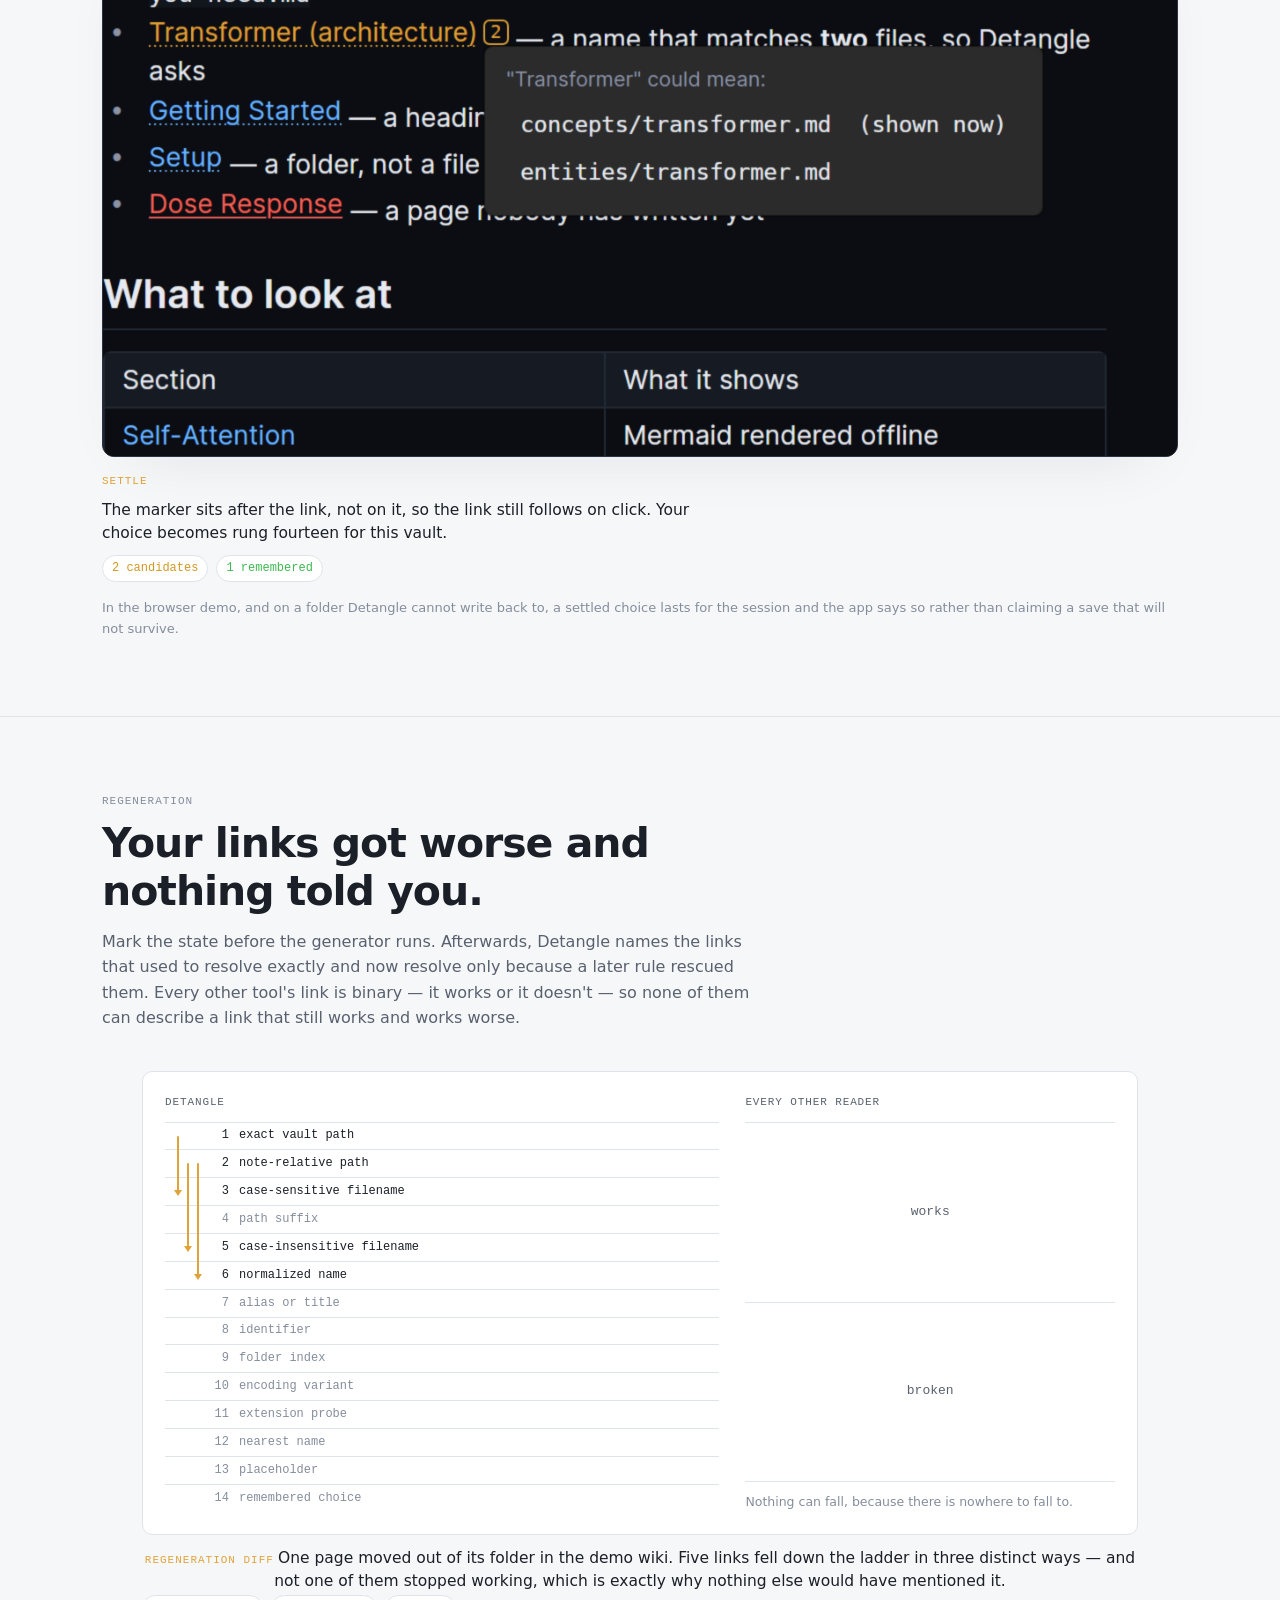
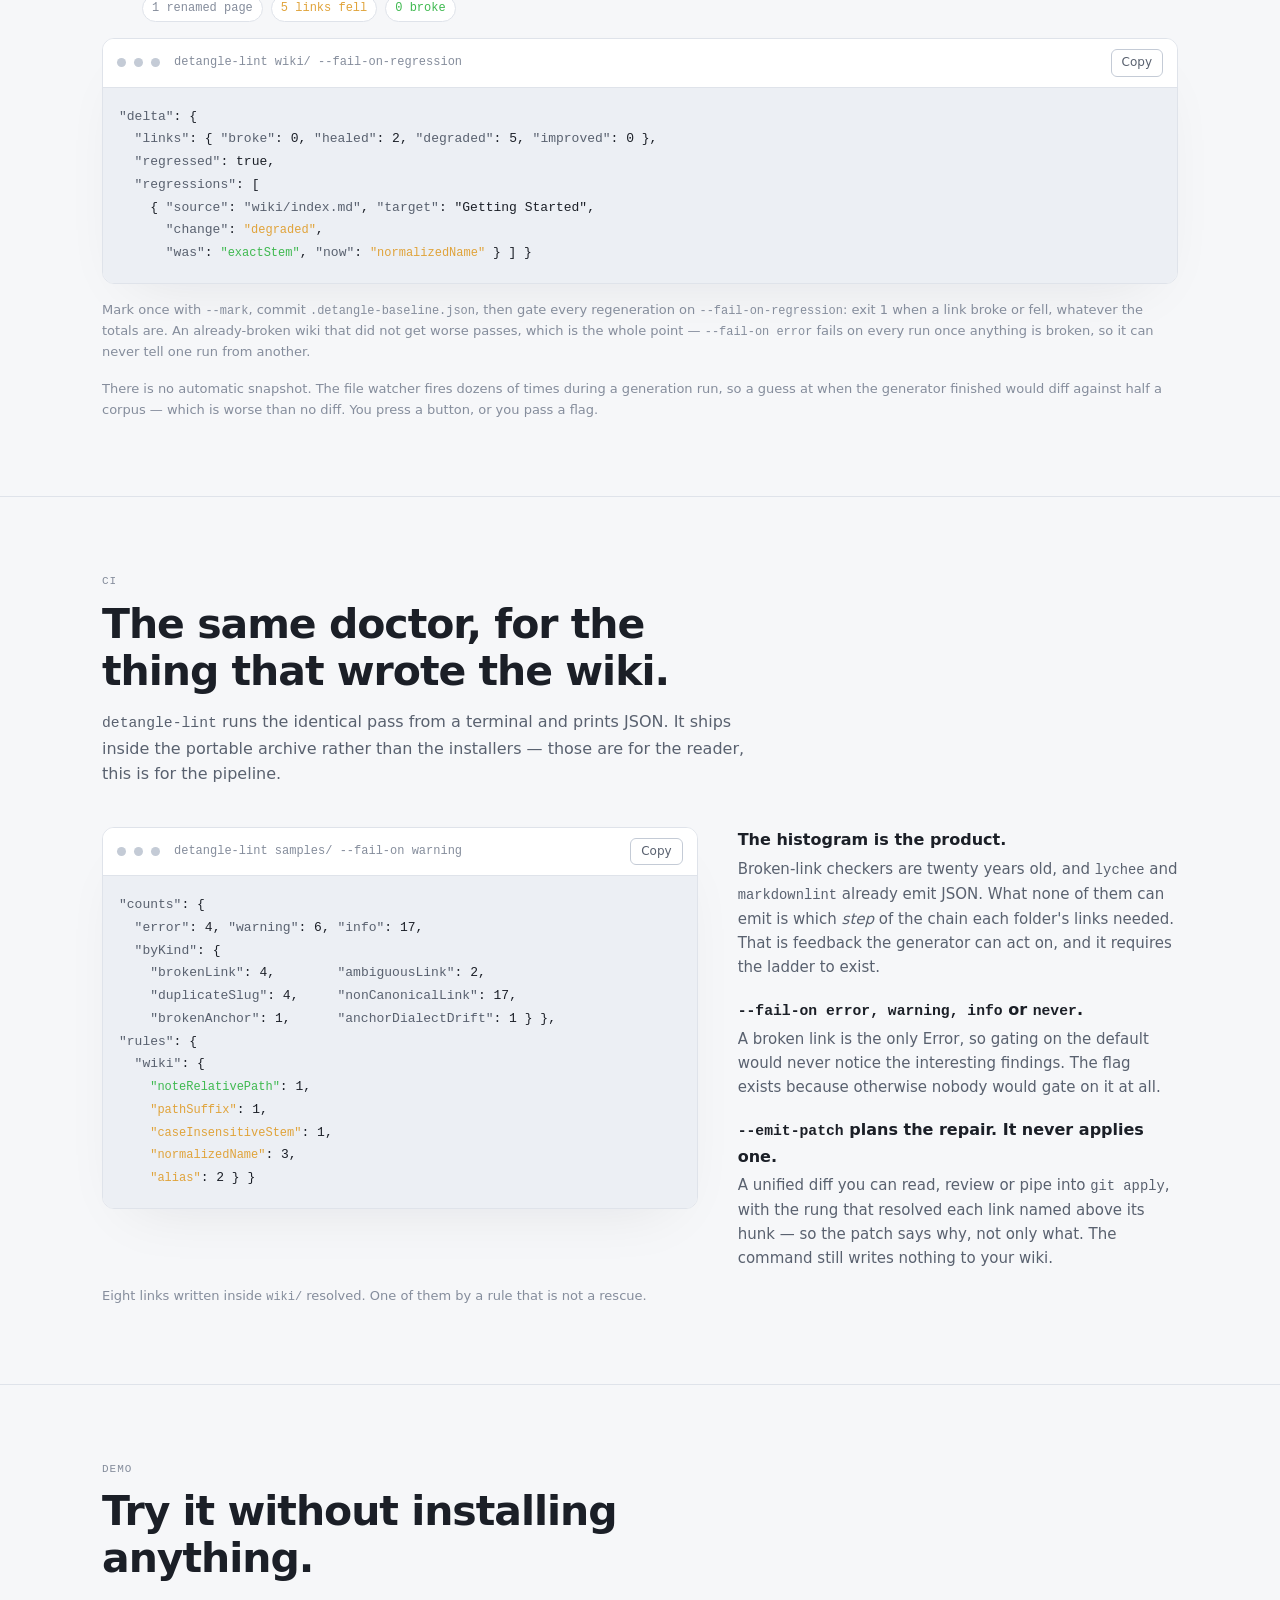
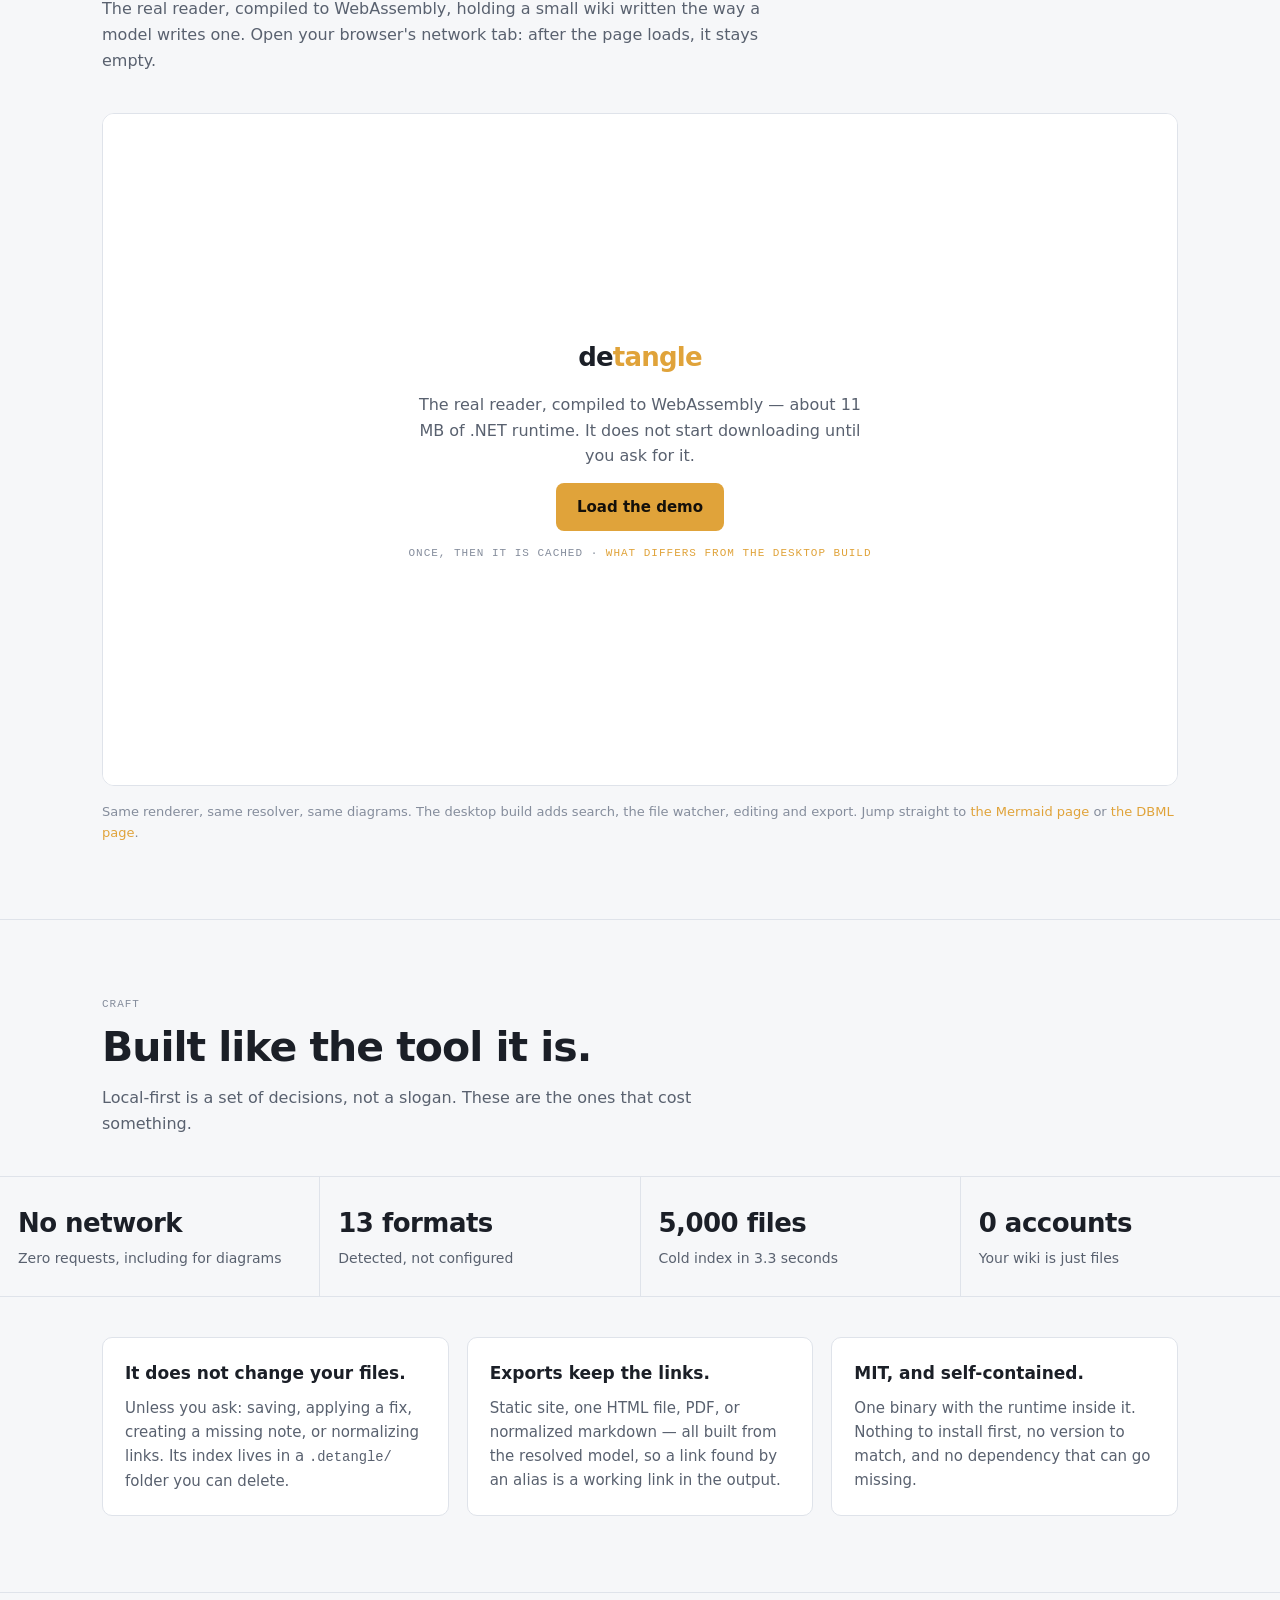
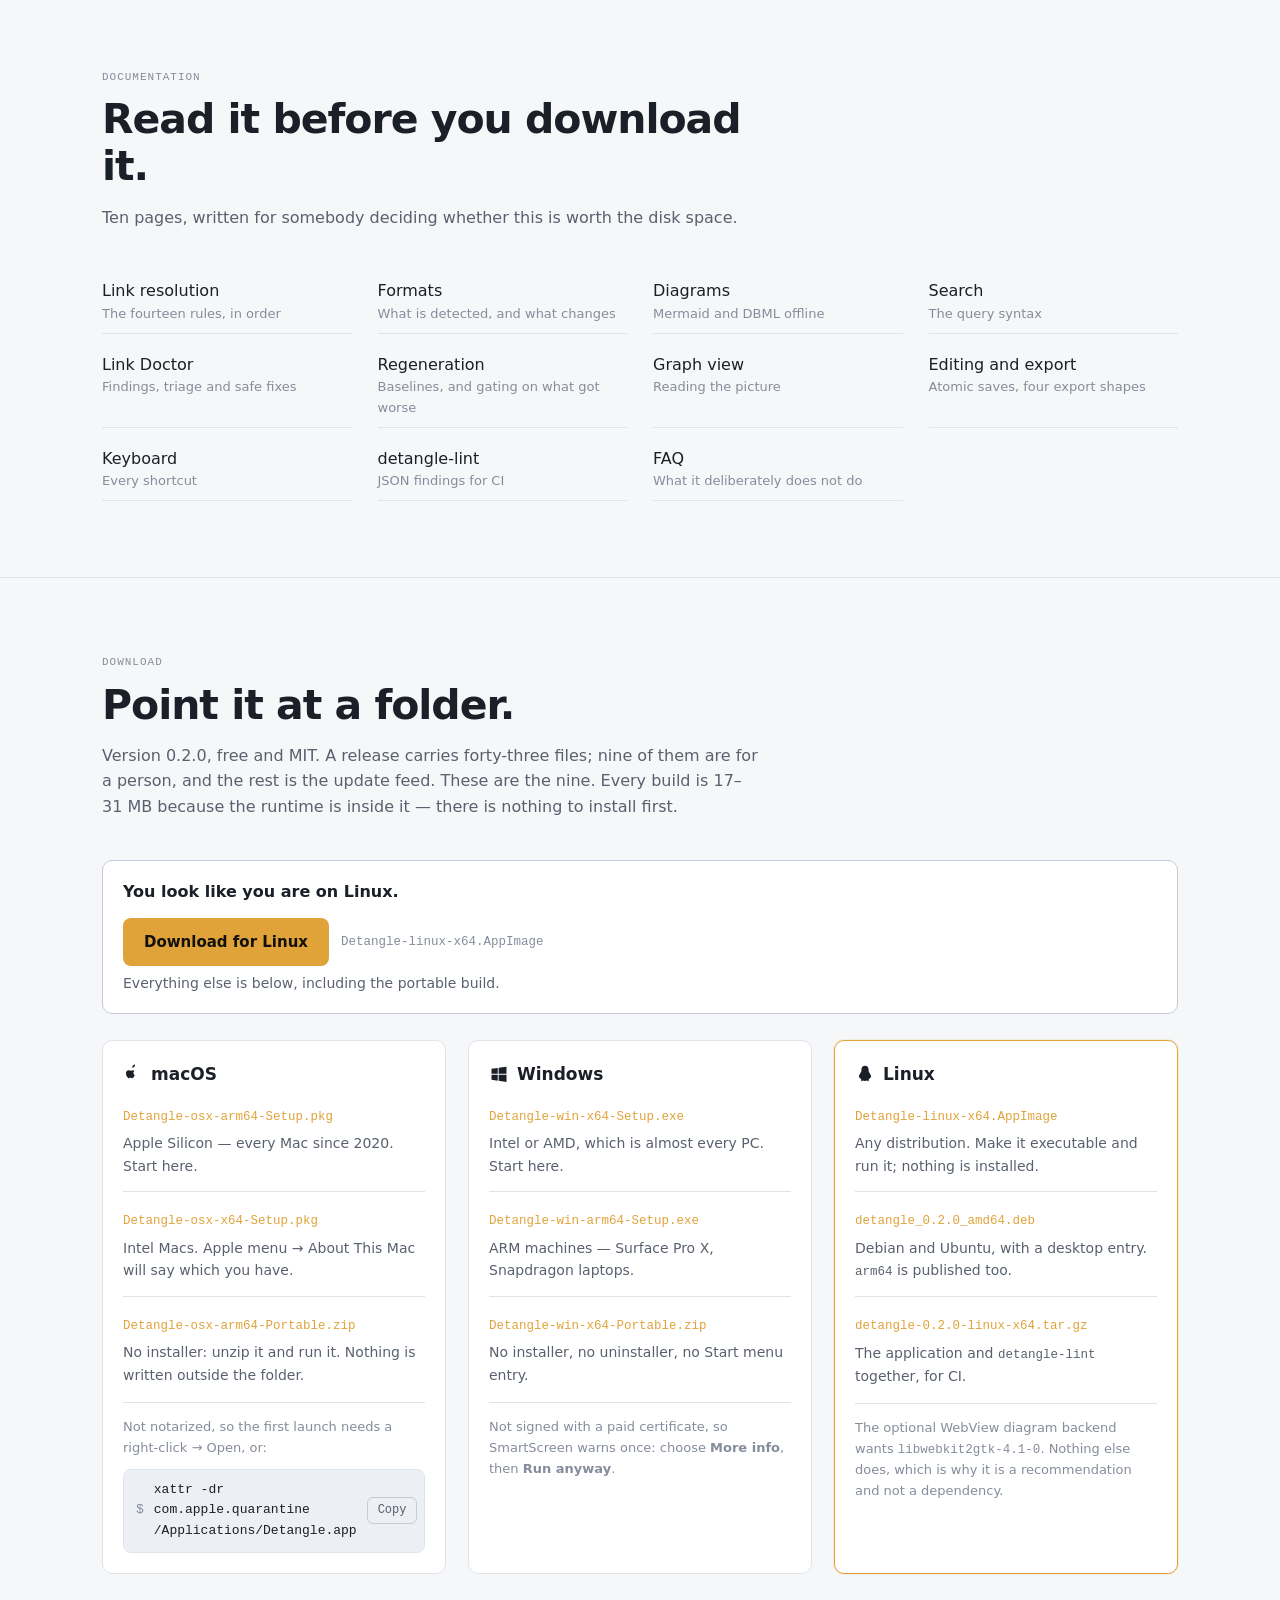
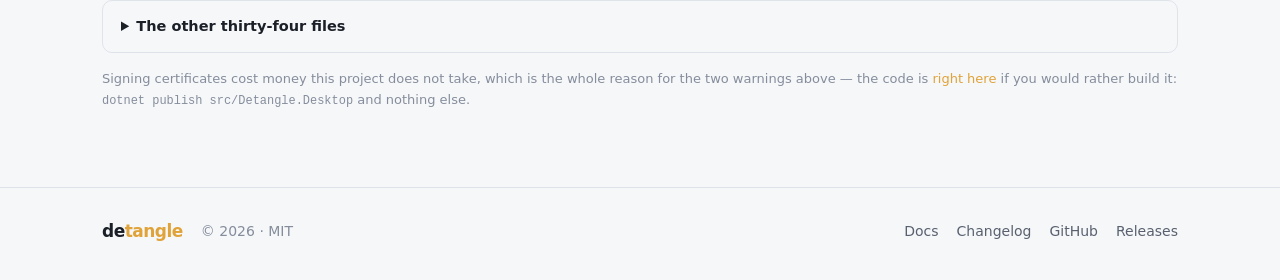
==== commit 0eeaee75: "docs: describe the regeneration gate, the choices file, and the confirm step A new page for regenera" ====
--- a/site/index.html
+++ b/site/index.html
@@ -390,6 +390,13 @@
             for this vault. It is numbered last because it was added last, and consulted
             first because it is not a guess.
           </p>
+          <p>
+            The decision lands in <code>.detangle-choices</code> beside your markdown — one
+            sorted line per link, with the reason as a comment — so it commits, it diffs,
+            and everyone who checks the wiki out resolves that link the way you decided.
+            <code>detangle-lint</code> and the static export read the same file. The Doctor
+            lists every decision made, with a revoke beside each one.
+          </p>
         </li>
         <li>
           <h3>Ignoring is keyed to the link, never the line.</h3>
@@ -505,10 +512,33 @@
       </figcaption>
     </figure>
 
+    <div class="window">
+      <div class="chrome">
+        <span class="dot"></span><span class="dot"></span><span class="dot"></span>
+        <span class="title">detangle-lint wiki/ --fail-on-regression</span>
+        <button class="copy" type="button" data-copy="delta">Copy</button>
+      </div>
+<pre class="log" id="delta"><span class="key">"delta"</span>: {
+  <span class="key">"links"</span>: { <span class="key">"broke"</span>: <span class="num">0</span>, <span class="key">"healed"</span>: <span class="num">2</span>, <span class="key">"degraded"</span>: <span class="num">5</span>, <span class="key">"improved"</span>: <span class="num">0</span> },
+  <span class="key">"regressed"</span>: <span class="num">true</span>,
+  <span class="key">"regressions"</span>: [
+    { <span class="key">"source"</span>: <span class="dst">"wiki/index.md"</span>, <span class="key">"target"</span>: <span class="src">"Getting Started"</span>,
+      <span class="key">"change"</span>: <span class="rule normalized">"degraded"</span>,
+      <span class="key">"was"</span>: <span class="rule exact">"exactStem"</span>, <span class="key">"now"</span>: <span class="rule normalized">"normalizedName"</span> } ] }</pre>
+    </div>
+
+    <p class="micro">
+      Mark once with <code>--mark</code>, commit <code>.detangle-baseline.json</code>, then
+      gate every regeneration on <code>--fail-on-regression</code>: exit 1 when a link broke
+      or fell, whatever the totals are. An already-broken wiki that did not get worse
+      passes, which is the whole point — <code>--fail-on error</code> fails on every run
+      once anything is broken, so it can never tell one run from another.
+    </p>
+
     <p class="micro">
       There is no automatic snapshot. The file watcher fires dozens of times during a
       generation run, so a guess at when the generator finished would diff against half a
-      corpus — which is worse than no diff. You press a button.
+      corpus — which is worse than no diff. You press a button, or you pass a flag.
     </p>
   </div>
 </section>
@@ -565,6 +595,14 @@
             on it at all.
           </p>
         </li>
+        <li>
+          <h3><code>--emit-patch</code> plans the repair. It never applies one.</h3>
+          <p>
+            A unified diff you can read, review or pipe into <code>git apply</code>, with
+            the rung that resolved each link named above its hunk — so the patch says why,
+            not only what. The command still writes nothing to your wiki.
+          </p>
+        </li>
       </ul>
     </div>
 
@@ -670,6 +708,7 @@
       <a href="docs/diagrams.html">Diagrams<span>Mermaid and DBML offline</span></a>
       <a href="docs/search.html">Search<span>The query syntax</span></a>
       <a href="docs/link-doctor.html">Link Doctor<span>Findings, triage and safe fixes</span></a>
+      <a href="docs/regeneration.html">Regeneration<span>Baselines, and gating on what got worse</span></a>
       <a href="docs/graph.html">Graph view<span>Reading the picture</span></a>
       <a href="docs/editing-and-export.html">Editing and export<span>Atomic saves, four export shapes</span></a>
       <a href="docs/keyboard.html">Keyboard<span>Every shortcut</span></a>
